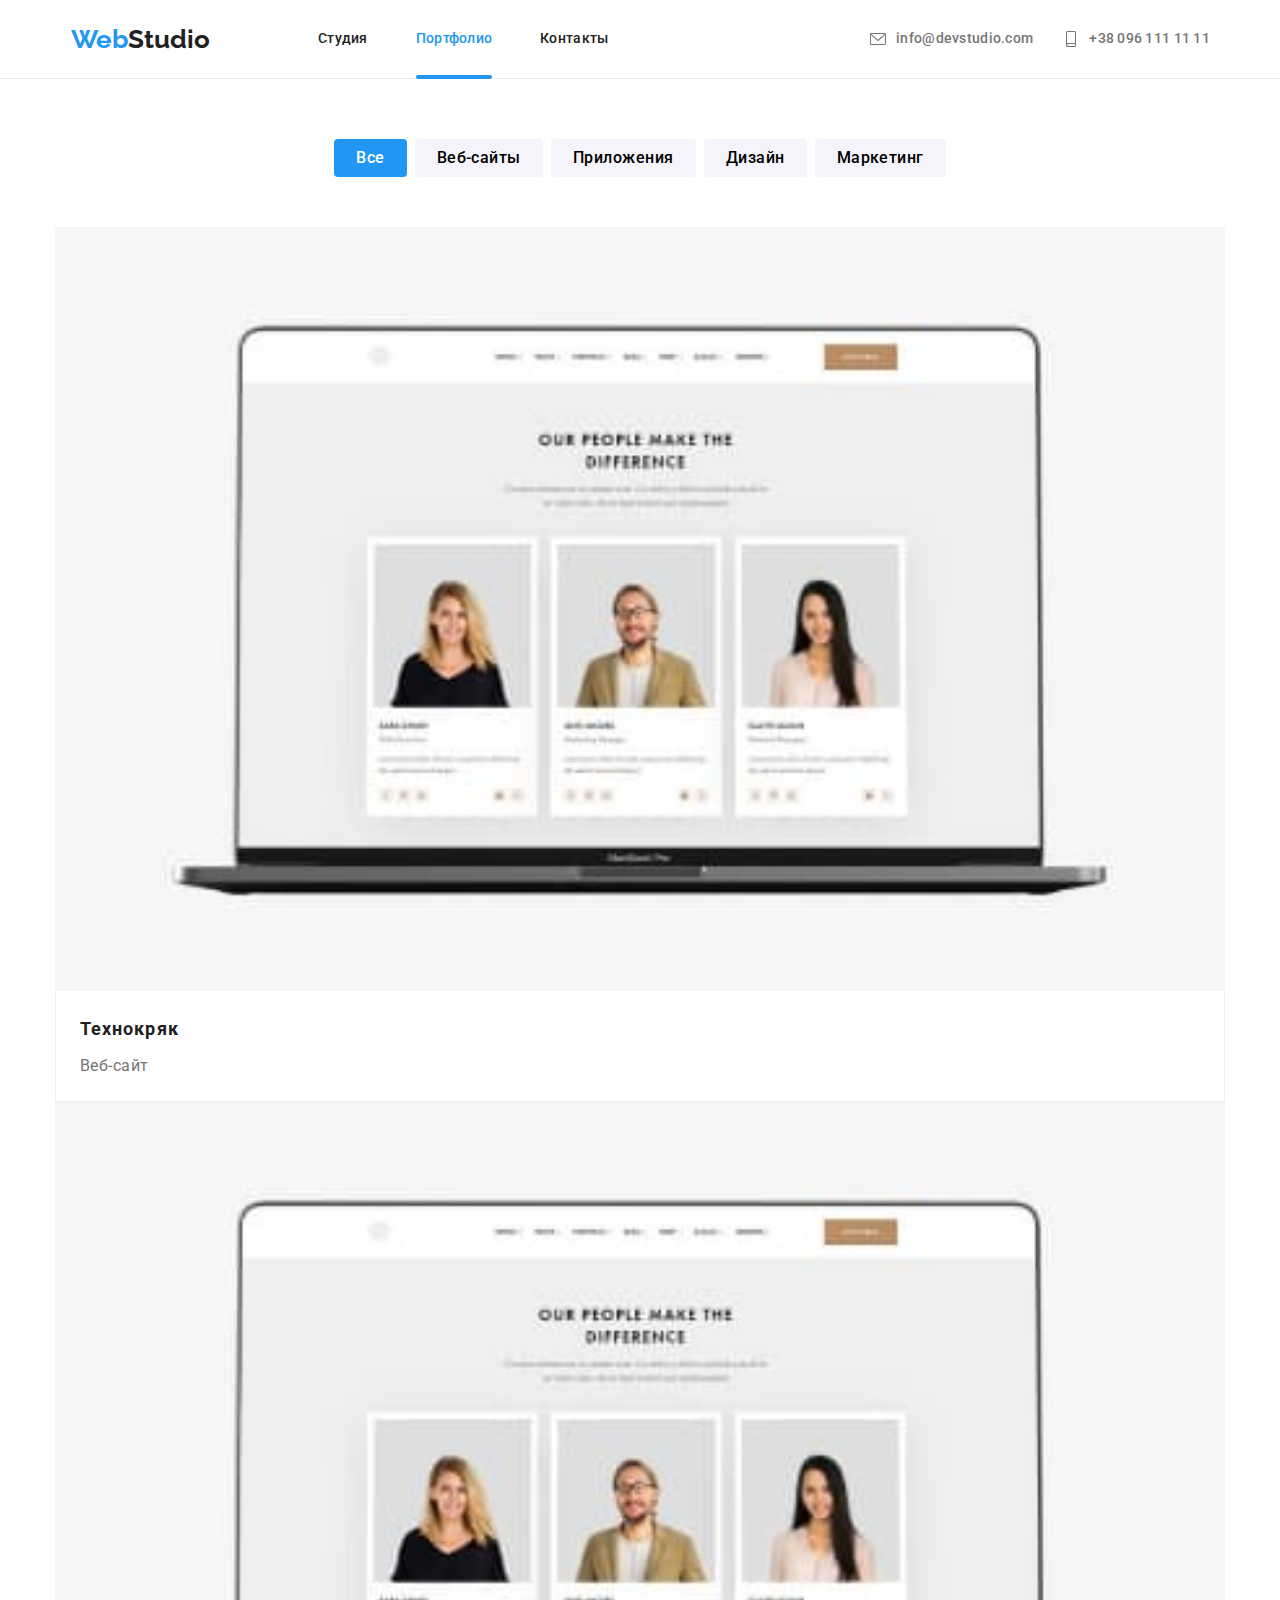
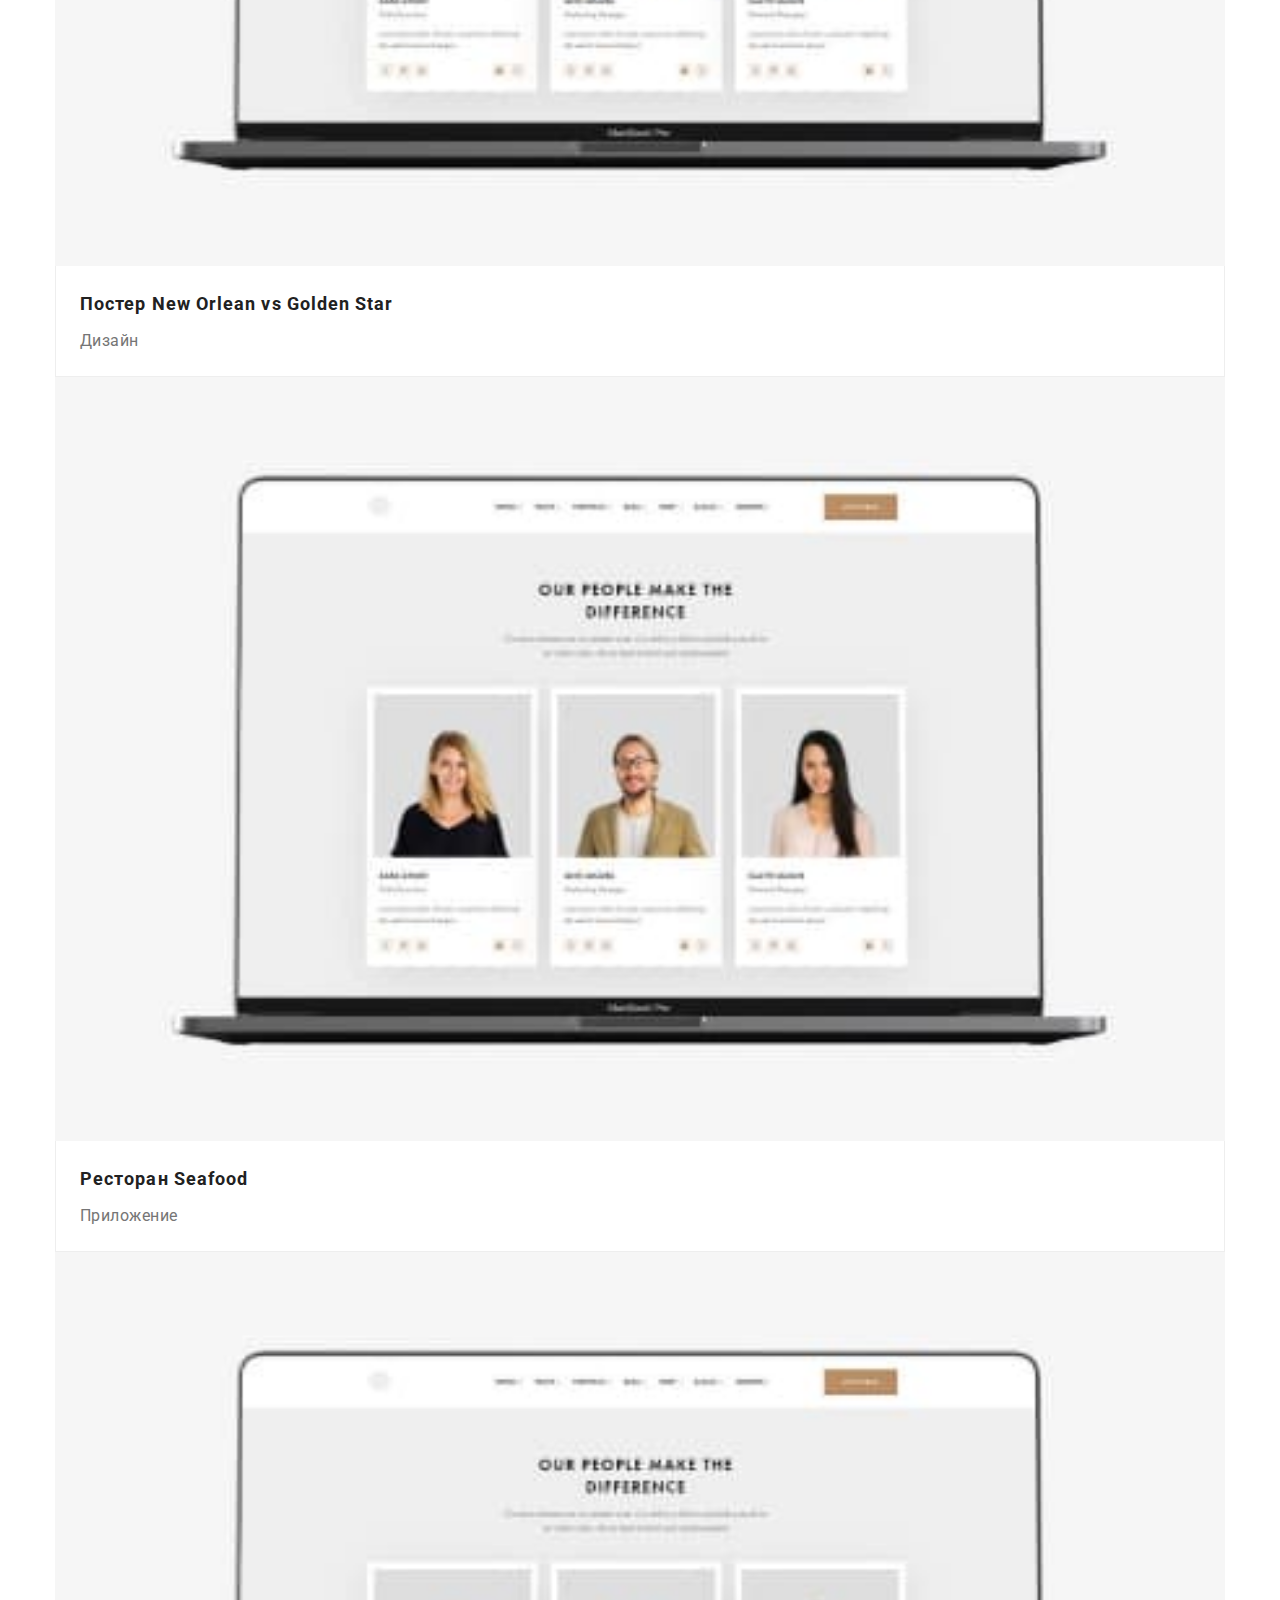
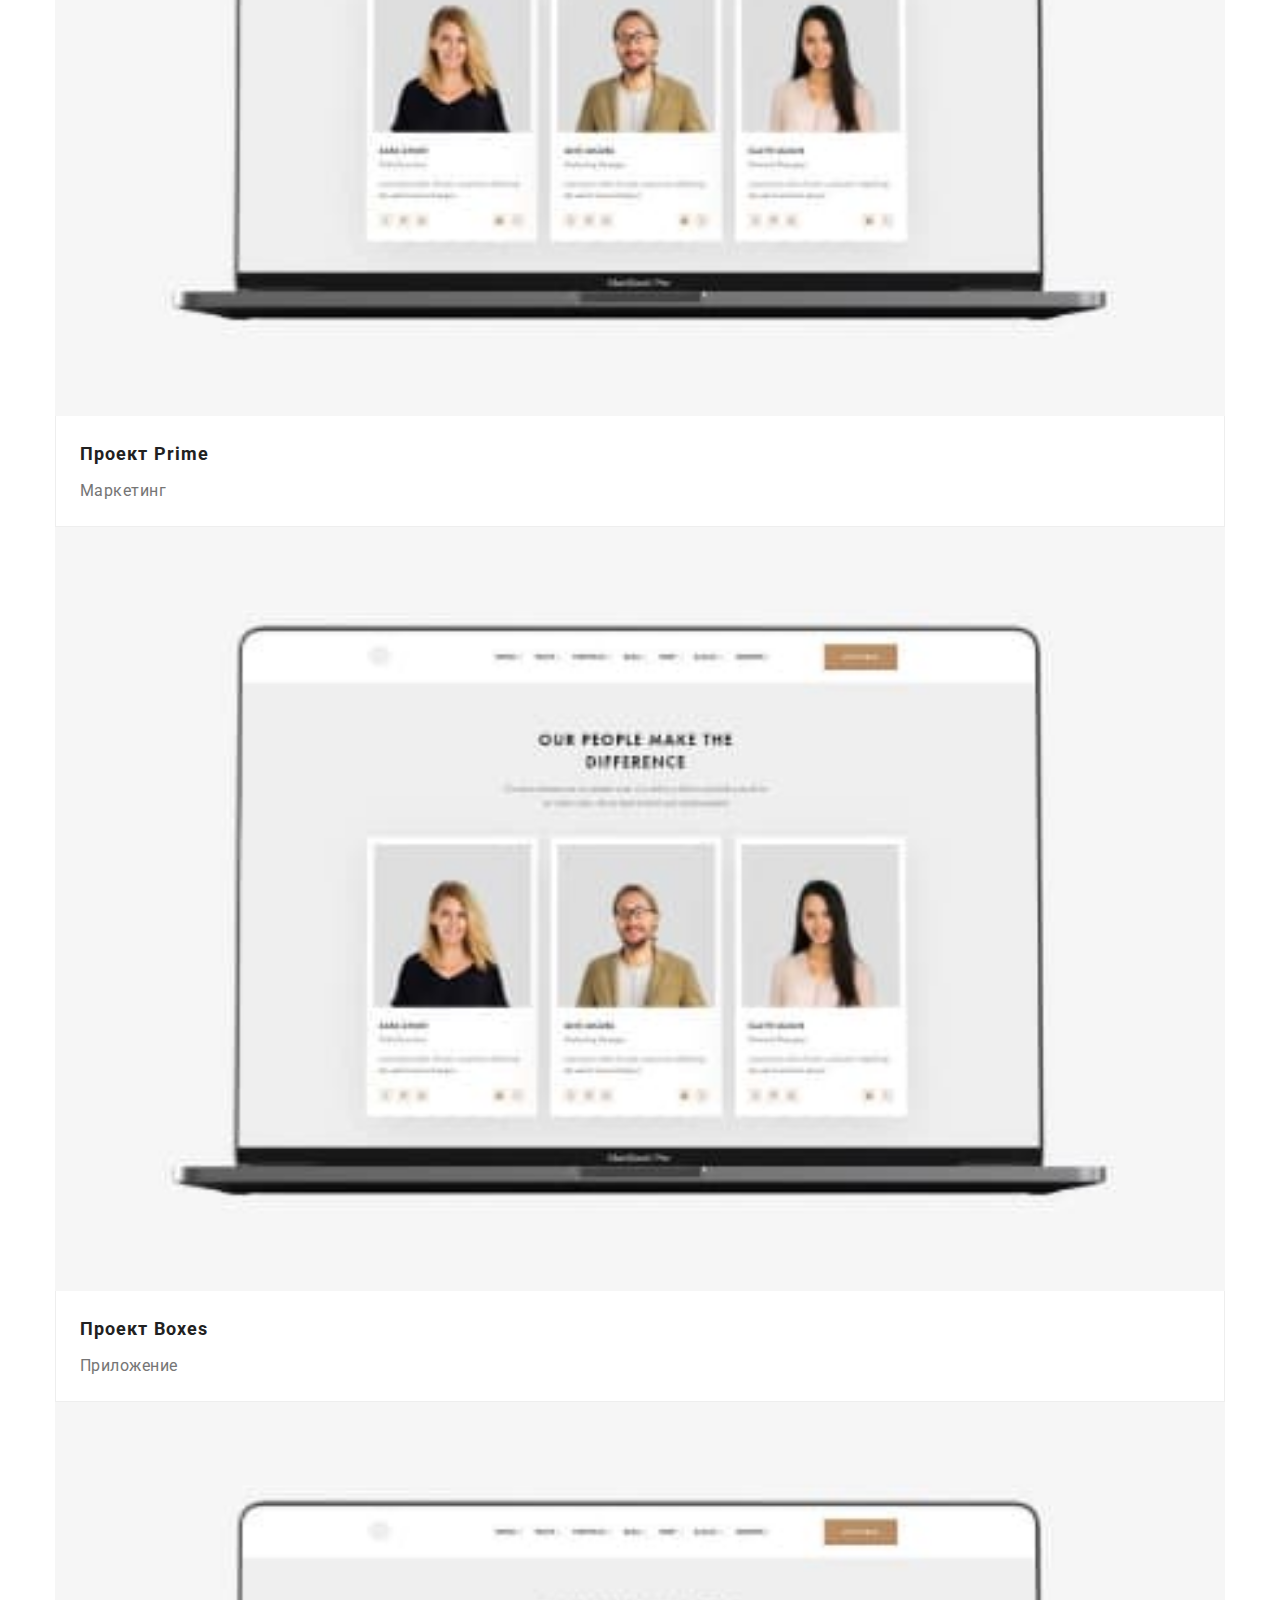
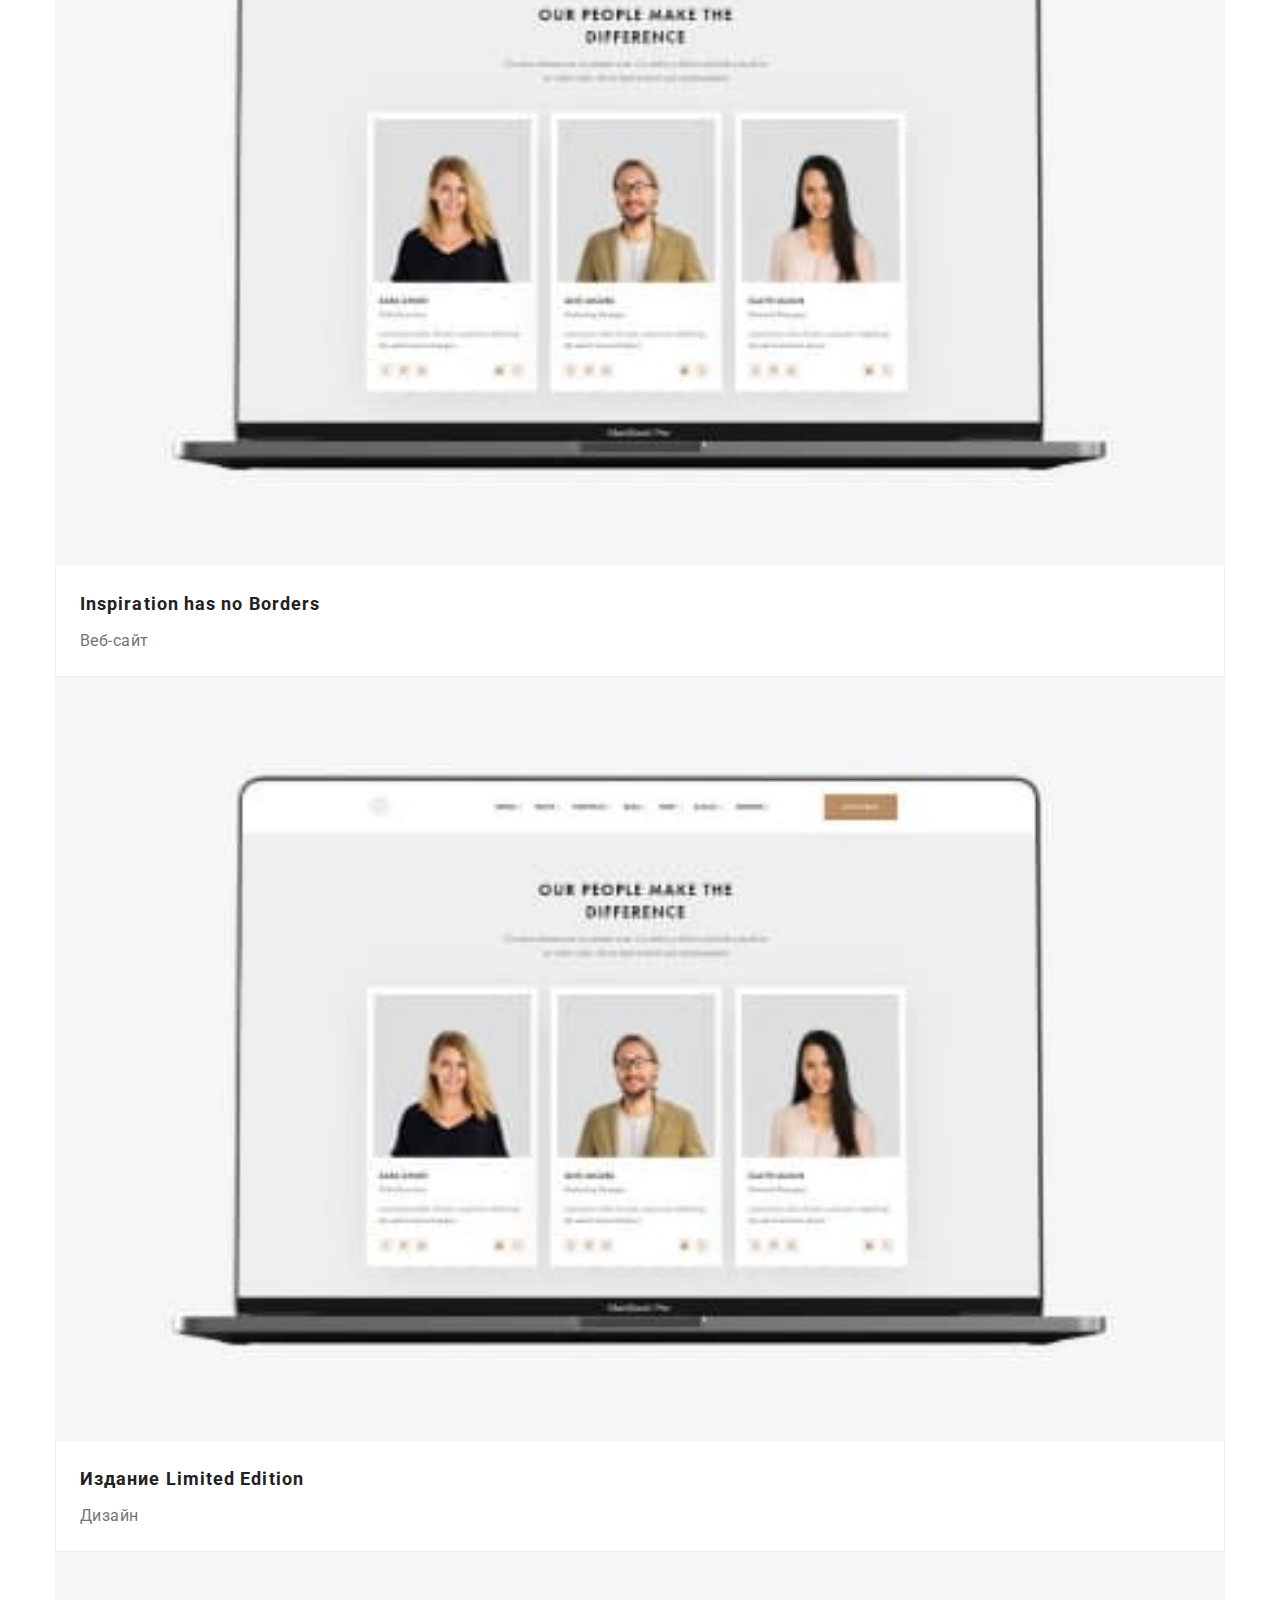
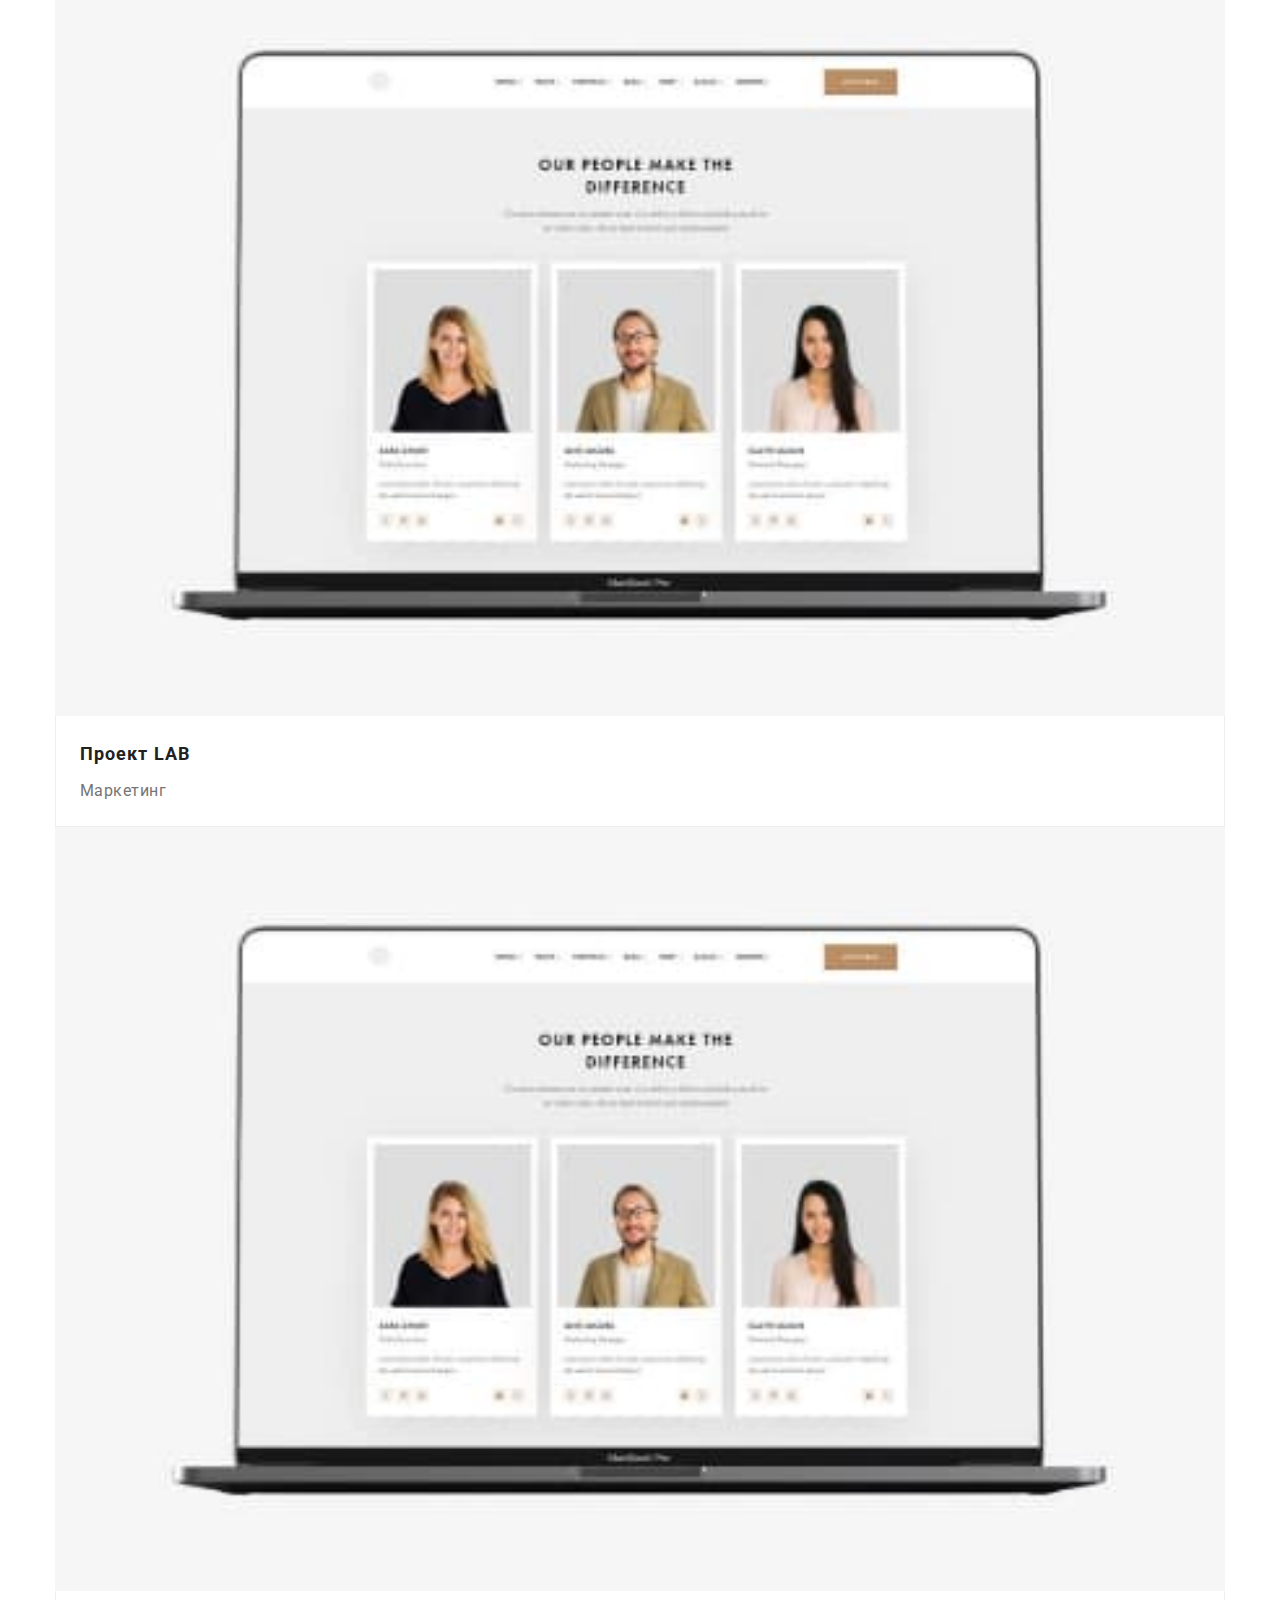
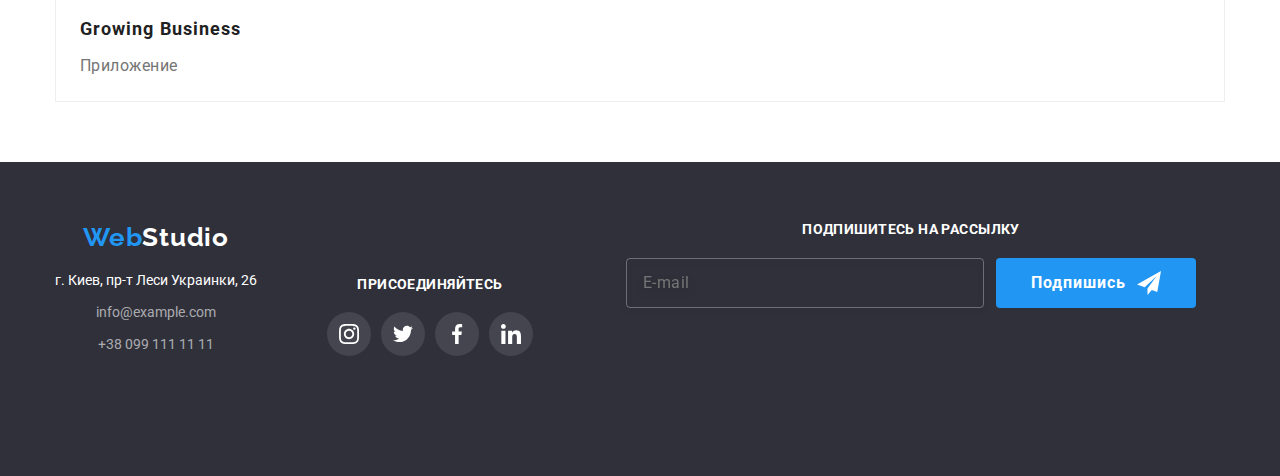
==== portfolio.html @ 450bc441 "picture" ====
<!DOCTYPE html>
<html lang="ru">

    <head>
        <meta charset="UTF-8">
        <meta http-equiv="X-UA-Compatible" content="IE=edge">
        <meta name="viewport" content="width=device-width, initial-scale=1.0">
        <title>goit-markup-hw-01</title>
        <link rel="stylesheet"
            href="https://cdnjs.cloudflare.com/ajax/libs/modern-normalize/1.0.0/modern-normalize.min.css" />
        <link rel="preconnect" href="https://fonts.googleapis.com">
        <link rel="preconnect" href="https://fonts.gstatic.com" crossorigin>
        <link
            href="https://fonts.googleapis.com/css2?family=Raleway:wght@700&family=Roboto:wght@400;500;700;900&display=swap"
            rel="stylesheet">
        <link rel="stylesheet" href="css/main.min.css">
    </head>

    <body>
            <!-- Header -->
                    <header class="header">
                        <div class="header__wrap container">
                            <a href="./index.html" class="logo">
                                <span class="logo--part">Web</span>Studio
                            </a>
                            <div class="menu">
                                <button type="button" class=" menu-open-btn">
                                    <svg class="menu-icon" width="40px" height="40px">
                                        <use href="./images/icon/icons.svg#icon-menu-btn"></use>
                                    </svg>
                                </button>
                                <div class="mob-menu is-hidden ">
                                    <div class="menu-thumb">
                                        <button type="button" class=" menu-close-btn ">
                                            <svg class="menu-icon" width="40px" height="40px">
                                                <use href="./images/icon/icons.svg#icon-close-btn"></use></button>
                                        </svg>
                                        <ul class="menu-page">
                                            <li class="menu-page__list">
                                                <a class="menu-page__link" href="./index.html">Студия </a>
                                            </li>
                                            <li class="menu-page__list">
                                                <a class="menu-page__link" href="./portfolio.html">Портфолио</a>
                                            </li>
                                            <li class="menu-page__list">
                                                <a class="menu-page__link" href="">Контакты</a>
                                            </li>
                                        </ul>
                                        <div class="menu-bottom">
                                            <ul class="menu-contact">
                                                <li class="menu-page__list">
                                                    <a class="menu-contact__tel" href="tel:+380961111111">
                                                        +38 096 111 11 11</a>
                                                </li>
                                                <li class="menu-page__list">
                                                    <a class="menu-contact__mail" href="mailto:info@devstudio.com">
                                                        info@devstudio.com</a>
                                                </li>
                                            </ul>
                                            <ul class="menu-soc-list">
                                                <li class="menu-soc-item"><a class="menu-soc-link" href="">Instagram</a></li>
                                                <span class="soc-line">|</span>
                                                <li class="menu-soc-item"><a class="menu-soc-link" href="">Twitter</a></li>
                                                <span class="soc-line">|</span>
                                                <li class="menu-soc-item"><a class="menu-soc-link" href="">Facebook</a></li>
                                                <span class="soc-line">|</span>
                                                <li class="menu-soc-item"><a class="menu-soc-link" href="">LinkedIn</a></li>
                                            </ul>
                                        </div>
                                    </div>
                                </div>
                            </div>
                            <nav class="header-nav">
                                <ul class="header-page">
                                    <li class="header-page__list">
                                        <a class="header-page__link " href="./index.html">Студия </a>
                                    </li>
                                    <li class="header-page__list"><a class="header-page__link header-page__link--visited" href="./portfolio.html">Портфолио</a></li>
                                    <li class="header-page__list"><a class="header-page__link" href="">Контакты</a></li>
                                </ul>
                            </nav>
                            <ul class="header-contact">
                                <li class="header-page__contact">
                                    <a class="header-contact__item" href="mailto:info@devstudio.com">
                                        <svg class="header-contact__icon" width="16" height="16">
                                            <use href="./images/icon/icons.svg#icon-mail"></use>
                                        </svg>
                                        info@devstudio.com</a>
                                </li>
                                <li class="header-page__contact">
                                    <a class="header-contact__item" href="tel:+380961111111">
                                        <svg class="header-contact__icon" width="16" height="16">
                                            <use href="./images/icon/icons.svg#icon-phone"></use>
                                        </svg>
                                        +38 096 111 11 11</a>
                                </li>
                            </ul>
                        </div>
                    </header>
        <!-- Portfolio -->
        <main>
                <section class="portfolio">
                    <div class="container prtf-wrap">
                        <h2 class="visually-hidden">Navigation</h2>
                        <ul class="prtf-list-btn">
                            <li class="prtf-btn"><button class="nav-btn btn-prtf-now" type="button">Все</button></li>
                            <li class="prtf-btn"><button class="nav-btn" type="button">Веб-сайты</button></li>
                            <li class="prtf-btn"><button class="nav-btn" type="button">Приложения</button></li>
                            <li class="prtf-btn"><button class="nav-btn" type="button">Дизайн</button></li>
                            <li class="prtf-btn"><button class="nav-btn" type="button">Маркетинг</button></li>
                        </ul>
                        <ul class="prtf-item">
                            <li class="prtf-list">
                                <a href="" class="prtf-link">
                                        <div class="prtf-info">
                                            <img src="./images/portfolio/mob/img1-450.jpg" alt="Ноутбук с портфолио" width="370" height="294">
                                            <div class="prtf-info-overlay">
                                                <p class="prtf-info-text">Ресурс предлагает комплексные предложения с разным уровнем функционала и сервисов. Все это позволит
                                                посетителю получить
                                                исчерпывающие сведения о компании или частном лице.</p>
                                            </div>
                                        </div>
                                        <div class="border-prtf">
                                        <h3 class="prtf-item-name">Технокряк</h3>
                                        <p class="prtf-item-text">Веб-сайт</p>
                                    </div>
                                </a>
                            </li>
                            <li class="prtf-list">
                                <a href="" class="prtf-link">
                                    <div class="prtf-info">
                                        <img src="./images/portfolio/mob/img1-450.jpg" alt="Баскетбол." width="370" height="294">
                                        <div class="prtf-info-overlay">
                                            <p class="prtf-info-text">Lorem ipsum, dolor sit amet consectetur adipisicing elit. Beatae impedit autem quasi, voluptas tempore eos fugit optio esse officiis labore quos, excepturi, veniam incidunt hic laudantium nostrum temporibus velit maiores.</p>
                                        </div>
                                    </div>
                                    <div class="border-prtf">
                                        <h3 class="prtf-item-name">Постер New Orlean vs Golden Star</h3>
                                        <p class="prtf-item-text">Дизайн</p>
                                    </div>
                                </a>
                            </li>
                            <li class="prtf-list">
                                <a href="" class="prtf-link">
                                    <div class="prtf-info">
                                        <img src="./images/portfolio/mob/img1-450.jpg" alt="Ресторан рыбной еды" width="370" height="294">
                                        <div class="prtf-info-overlay">
                                            <p class="prtf-info-text">Lorem ipsum, dolor sit amet consectetur adipisicing elit. Beatae impedit autem quasi, voluptas tempore eos fugit optio esse officiis labore quos, excepturi, veniam incidunt hic laudantium nostrum temporibus velit maiores.</p>
                                        </div>
                                    </div>
                                    <div class="border-prtf">
                                        <h3 class="prtf-item-name">Ресторан Seafood</h3>
                                        <p class="prtf-item-text">Приложение</p>
                                    </div>
                                </a>
                            </li>
                            <li class="prtf-list">
                                <a href="" class="prtf-link">
                                    <div class="prtf-info">
                                        <img src="./images/portfolio/mob/img1-450.jpg" alt="Наушники" width="370" height="294">
                                        <div class="prtf-info-overlay">
                                            <p class="prtf-info-text">Lorem ipsum, dolor sit amet consectetur adipisicing elit. Beatae impedit autem quasi, voluptas tempore eos fugit optio esse officiis labore quos, excepturi, veniam incidunt hic laudantium nostrum temporibus velit maiores.</p>
                                        </div>
                                    </div>
                                    <div class="border-prtf">
                                        <h3 class="prtf-item-name">Проект Prime</h3>
                                        <p class="prtf-item-text">Маркетинг</p>
                                    </div>
                                </a>
                            </li>
                            <li class="prtf-list">
                                <a href="" class="prtf-link">
                                    <div class="prtf-info">
                                        <img src="./images/portfolio/mob/img1-450.jpg" alt="Белая и коричневая коробка" width="370" height="294">
                                        <div class="prtf-info-overlay">
                                            <p class="prtf-info-text">Lorem ipsum, dolor sit amet consectetur adipisicing elit. Beatae impedit autem quasi, voluptas tempore eos fugit optio esse officiis labore quos, excepturi, veniam incidunt hic laudantium nostrum temporibus velit maiores.</p>
                                        </div>
                                    </div>
                                    <div class="border-prtf">
                                        <h3 class="prtf-item-name">Проект Boxes</h3>
                                        <p class="prtf-item-text">Приложение</p>
                                    </div>
                                </a>
                            </li>
                            <li class="prtf-list">
                                <a href="" class="prtf-link">
                                    <div class="prtf-info">
                                        <img src="./images/portfolio/mob/img1-450.jpg" alt="Монитор с темным сайтом" width="370" height="294">
                                        <div class="prtf-info-overlay">
                                            <p class="prtf-info-text">Lorem ipsum, dolor sit amet consectetur adipisicing elit. Beatae impedit autem quasi, voluptas tempore eos fugit optio esse officiis labore quos, excepturi, veniam incidunt hic laudantium nostrum temporibus velit maiores.</p>
                                        </div>
                                    </div>
                                    <div class="border-prtf">
                                        <h3 class="prtf-item-name">Inspiration has no Borders</h3>
                                        <p class="prtf-item-text">Веб-сайт</p>
                                    </div>
                                </a>
                            </li>
                            <li class="prtf-list">
                                <a href="" class="prtf-link">
                                    <div class="prtf-info">
                                        <img src="./images/portfolio/mob/img1-450.jpg" alt="Бирка с названием" width="370" height="294">
                                        <div class="prtf-info-overlay">
                                            <p class="prtf-info-text">Lorem ipsum, dolor sit amet consectetur adipisicing elit. Beatae impedit autem quasi, voluptas tempore eos fugit optio esse officiis labore quos, excepturi, veniam incidunt hic laudantium nostrum temporibus velit maiores.</p>
                                        </div>
                                    </div>
                                    <div class="border-prtf">
                                        <h3 class="prtf-item-name">Издание Limited Edition</h3>
                                        <p class="prtf-item-text">Дизайн</p>
                                    </div>
                                </a>
                            </li>
                            <li class="prtf-list">
                                <a href="" class="prtf-link">
                                    <div class="prtf-info">
                                        <img src="./images/portfolio/mob/img1-450.jpg" alt="Рабочий ноутбук с сайтом" width="370" height="294">
                                        <div class="prtf-info-overlay">
                                            <p class="prtf-info-text">Lorem ipsum, dolor sit amet consectetur adipisicing elit. Beatae impedit autem quasi, voluptas tempore eos fugit optio esse officiis labore quos, excepturi, veniam incidunt hic laudantium nostrum temporibus velit maiores.</p>
                                        </div>
                                    </div>
                                    <div class="border-prtf">
                                        <h3 class="prtf-item-name">Проект LAB</h3>
                                        <p class="prtf-item-text">Маркетинг</p>
                                    </div>
                                </a>
                            </li>
                            <li class="prtf-list">
                                <a href="" class="prtf-link">
                                    <div class="prtf-info">
                                        <img src="./images/portfolio/mob/img1-450.jpg" alt="Книга лимитированная версия" width="370" height="294">
                                        <div class="prtf-info-overlay">
                                            <p class="prtf-info-text">Lorem ipsum, dolor sit amet consectetur adipisicing elit. Beatae impedit autem quasi, voluptas tempore eos fugit optio esse officiis labore quos, excepturi, veniam incidunt hic laudantium nostrum temporibus velit maiores.</p>
                                        </div>
                                    </div>
                                    <div class="border-prtf">
                                        <h3 class="prtf-item-name">Growing Business</h3>
                                        <p class="prtf-item-text">Приложение</p>
                                    </div>
                                </a>
                            </li>
                        </ul>
                    </div>
                </section>
        </main>
<!-- Footer -->
        <footer class="footer">
            <div class="container footer-wrap">
                <div class=" footer-tablet-wrap ">
                    <div class="footer-item">
                        <a class="logo footer__logo" href="">
                            <span class="logo--part">Web</span>Studio
                        </a>
                        <address class="footer-address">
                            г. Киев, пр-т Леси Украинки, 26
                            <ul class="footer-breadcrumbs">
                                <li class="footer-breadcrumbs__contact"><a class="footer-link"
                                        href="mailto:info@example.com">info@example.com</a></li>
                                <li class="footer-breadcrumbs__contact"><a class="footer-link" href="tel:+380991111111">+38 099
                                        111 11 11</a></li>
                            </ul>
                        </address>
                    </div>
                    <div class="footer-item">
                        <h3 class="footer-item__title">присоединяйтесь</h3>
                        <ul class="footer-item__list">
                            <li class="footer-social">
                                <a href="" class="footer-social__link">
                                    <svg class="footer-social__icon" width="20" height="20">
                                        <use href="./images/icon/icons.svg#icon-instagram"></use>
                                    </svg>
                                </a>
                            </li>
                            <li class="footer-social">
                                <a href="" class="footer-social__link">
                                    <svg class="footer-social__icon" width="20" height="20">
                                        <use href="./images/icon/icons.svg#icon-twitter"></use>
                                    </svg>
                                </a>
                            </li>
                            <li class="footer-social">
                                <a href="" class="footer-social__link">
                                    <svg class="footer-social__icon" width="20" height="20">
                                        <use href="./images/icon/icons.svg#icon-facebook"></use>
                                    </svg>
                                </a>
                            </li>
                            <li class="footer-social">
                                <a href="" class="footer-social__link">
                                    <svg class="footer-social__icon" width="20" height="20">
                                        <use href="./images/icon/icons.svg#icon-linkedin"></use>
                                    </svg>
                                </a>
                            </li>
                        </ul>
                    </div>
                </div>
                <form class="social-form">
                    <label class="social-form__list" for="subscribe">Подпишитесь на рассылку</label>
                    <div class="social-form__btn">
                        <input class="social-form__mail" type="text" id="subscribe" name="mail" placeholder="E-mail">
                        <button class="social-form__subscribe-btn" type="button">Подпишись
                            <svg class="social-form__subscribe-icon" width="24" height="24">
                                <use href="./images/icon/icons.svg#icon-telegram"></use>
                            </svg>
                        </button>
                    </div>
                </form>
            </div>
        </footer>
    </body>

</html>
---- css/main.min.css ----
*{box-sizing:border-box}body{font-family:var(--basic-font);font-style:normal;color:var(--basic-color);min-width:320px}button{cursor:pointer;border:none;border-radius:4px}address{font-style:normal}img{display:block;width:100%;height:auto}p,h1,h2,h3,h4,h5,h6{margin:0}ul,p{margin:0;padding-left:0}img{display:block;margin:0;padding:0}a{text-decoration:none}li{list-style-type:none}input,textarea{outline:none}.visually-hidden{position:absolute;width:1px;height:1px;margin:-1px;border:0;padding:0;white-space:nowrap;clip-path:inset(100%);clip:rect(0 0 0 0);overflow:hidden}.is-hidden{opacity:0;pointer-events:none;visibility:hidden}:root{--basic-color: #212121;--second-basic-color: #2196f3;--third-basic-color: #ffffff;--basic-font-weight: 700;--secondary-font-weight:400;--third-font-weight:500;--typical-gap: 30px;--basic-font:"Roboto", sans-serif}.backdrop{position:fixed;top:0;left:0;width:100%;height:100%;background-color:rgba(0,0,0,.2);transition:opacity 250ms cubic-bezier(0.4, 0, 0.2, 1),visibility 250ms cubic-bezier(0.4, 0, 0.2, 1)}.container{width:100%;padding-left:15px;padding-right:15px;margin:0 auto}@media screen and (min-width: 320px){.container{min-width:320px}}@media screen and (max-width: 319px){.container{min-width:320px}}@media screen and (min-width: 768px){.container{min-width:768px}}@media screen and (min-width: 1200px){.container{max-width:1200px}}.logo{font-family:"Raleway",sans-serif;font-style:normal;font-weight:700;font-size:26px;line-height:1.19;color:var(--basic-color);align-items:center;padding:16px;display:block}@media screen and (min-width: 768px){.logo{display:flex}}.logo--part{color:var(--second-basic-color)}@media screen and (max-width: 767px){.backdrop{display:flex;justify-content:center;align-items:center;flex-direction:column}}.modal{background-color:#fff;box-shadow:0px 1px 3px rgba(0,0,0,.12),0px 1px 1px rgba(0,0,0,.14),0px 2px 1px rgba(0,0,0,.2);border-radius:4px;padding:40px}@media screen and (min-width: 320px){.modal{position:relative;width:450px;height:609px}}@media screen and (min-width: 320px)and (max-width: 480px){.modal{margin-right:15px;margin-left:15px}}@media screen and (max-width: 319px){.modal{position:relative;width:450px;height:609px}}@media screen and (max-width: 319px)and (max-width: 480px){.modal{margin-right:15px;margin-left:15px}}@media screen and (min-width: 768px){.modal{position:absolute;top:50%;left:50%;transform:translate(-50%, -50%)}}@media screen and (min-width: 1200px){.modal{width:530px;height:580px}}.button-close{position:absolute;display:flex;border-radius:50%;width:30px;height:30px;top:8px;right:8px;align-items:center;justify-content:center;background-color:rgba(0,0,0,0);border:1px solid rgba(0,0,0,.1)}.button-close:hover .close-button-in{fill:var(--second-basic-color)}.button-close:focus .close-button-in{fill:var(--second-basic-color)}.close-button-in{transition:fill 250ms cubic-bezier(0.4, 0, 0.2, 1)}.modal-title{font-weight:700;font-size:20px;line-height:1.5;text-align:center;letter-spacing:.03em;margin-bottom:12px;color:var(--basic-color)}@media screen and (min-width: 1200px){.modal-title{font-size:20px;line-height:1.15}}.modal-item{width:100%;height:40px;border:1px solid rgba(33,33,33,.2);border-radius:4px;padding-left:42px;background-color:rgba(0,0,0,0);transition:border-color 250ms cubic-bezier(0.4, 0, 0.2, 1)}.modal-item:hover,.modal-item:focus{border-color:var(--second-basic-color)}.modal-position:hover .modal-item,.modal-position:focus .modal-item{border-color:var(--second-basic-color)}.comment{font-size:16px;height:120px;resize:none;padding:12px 16px}.comment::placeholder{font-weight:400;font-size:16px;line-height:20px;letter-spacing:.01em;color:rgba(117,117,117,.5)}.modal-item-name{font-weight:400;font-size:12px;line-height:1.16;letter-spacing:.01em;color:#757575;margin-bottom:4px}@media screen and (min-width: 1200px){.modal-item-name{font-size:14px;line-height:1.14}}.modal-position{margin-bottom:10px}.modal-position:nth-child(4){margin-bottom:20px}.modal-icon-position{position:relative}.modal-icon{position:absolute;left:15px;top:50%;transform:translateY(-50%);transition:fill 250ms cubic-bezier(0.4, 0, 0.2, 1);fill:#212121}.modal-item:focus~.modal-icon{fill:var(--second-basic-color)}.modal-item:hover~.modal-icon{fill:var(--second-basic-color)}.modal-position:hover .modal-icon{fill:var(--second-basic-color)}.modal-position:focus .modal-icon{fill:var(--second-basic-color)}.button-position{display:flex;justify-content:center}.buttom-submit{width:200px;height:50px;background-color:var(--second-basic-color);color:var(--third-basic-color);transition:250ms cubic-bezier(0.4, 0, 0.2, 1)}.buttom-submit:hover,.buttom-submit:focus{background-color:#188ce8}.checkbox-position{margin-bottom:30px}.link-modal{font-size:12px;line-height:1.16;text-decoration:underline;color:var(--second-basic-color);margin-left:5px}@media screen and (min-width: 1200px){.link-modal{font-size:14px;line-height:1.71}}.checkbox-text{display:flex;align-items:center;justify-content:center;font-weight:400;font-size:12px;line-height:1.16;letter-spacing:.03em;color:#757575}.checkbox-text::before{content:"";width:16px;height:15px;border:2px solid #303030;border-radius:3px;margin-right:8px}.checkbox-input:checked+.checkbox-text::before{background-color:var(--second-basic-color);background-image:url(../images/accept.svg);background-repeat:no-repeat;background-position:center;background-size:contain;border:rgba(0,0,0,0)}@media screen and (min-width: 1200px){.checkbox-text{font-size:14px;line-height:1.71}}.no-scroll{overflow:hidden}@media screen and (min-width: 768px){.menu{display:none}}.menu-open-btn,.menu-close-btn{position:absolute;top:10px;right:15px;padding:0;background-color:rgba(0,0,0,0)}.menu-icon{transition:fill 250ms cubic-bezier(0.4, 0, 0.2, 1)}.menu-close-btn:hover .menu-icon,.menu-close-btn:focus .menu-icon{fill:#2196f3}.menu-open-btn:hover .menu-icon,.menu-open-btn:focus .menu-icon{fill:#2196f3}.mob-menu{position:fixed;top:0;left:0;background-color:#fff;height:100vh;width:100vw;z-index:5;padding-top:48px;padding-bottom:48px;padding-left:30px;transition:opacity 250ms cubic-bezier(0.4, 0, 0.2, 1),visibility 250ms cubic-bezier(0.4, 0, 0.2, 1)}.mob-menu .menu-thumb{display:flex;flex-direction:column;height:100%;overflow:auto}.menu-page{padding:0;align-items:center}.menu-page__list{font-weight:var(--third-font-weight);font-size:40px;line-height:1.17;letter-spacing:.02em;color:#2196f3}.menu-page__list+.menu-page__list{margin-top:32px}.menu-page__link{font-weight:var(--third-font-weight);letter-spacing:.02em;color:var(--basic-color);display:flex;transition:color 250ms cubic-bezier(0.4, 0, 0.2, 1)}.menu-page__link:focus,.menu-page__link:hover{color:var(--second-basic-color)}.menu-page__link--visited{color:var(--second-basic-color)}.menu-bottom{margin-top:auto}.menu-contact{padding:0;align-items:center;margin-left:auto;margin-bottom:64px}.menu-contact__tel{font-weight:var(--third-font-weight);font-size:34px;line-height:1.17;letter-spacing:.02em;color:#2196f3;margin-bottom:32px}.menu-contact__mail{font-weight:var(--third-font-weight);font-size:24px;line-height:28px;letter-spacing:.02em;color:#757575}.menu-soc-list{display:flex}.menu-soc-link{font-weight:var(--third-font-weight);font-size:18px;line-height:1.22;letter-spacing:.02em;color:#2196f3}.soc-line{margin-left:10px;margin-right:10px;color:rgba(33,33,33,.2)}.header{border-bottom:1px solid #ececec}.header-nav{display:none}@media screen and (min-width: 768px){.header-nav{display:flex}}.header__wrap{display:flex}@media screen and (max-width: 1199px){.header__wrap{justify-content:space-between;margin:0;padding:0}}.header-page{padding:0;display:flex;align-items:center}@media screen and (min-width: 1200px){.header-page{margin-left:93px}}.header-contact{padding:0;display:none;align-items:center}@media screen and (min-width: 768px){.header-contact{display:block;margin-top:21px;margin-right:15px}}@media screen and (min-width: 1200px){.header-contact{display:flex;flex-wrap:nowrap;margin-left:auto;margin-top:0}}.header-page__list:not(:last-child){margin-right:50px}.header-page__link{position:relative;font-weight:var(--third-font-weight);font-size:14px;line-height:1.14;letter-spacing:.02em;color:var(--basic-color);padding:32px 0;align-items:stretch;display:flex;transition:color 250ms cubic-bezier(0.4, 0, 0.2, 1);margin:-1px}.header-page__link:focus,.header-page__link:hover{color:var(--second-basic-color)}.header-page__link--visited{color:var(--second-basic-color)}.header-page__link--visited::after{position:absolute;bottom:0;content:"";width:100%;height:4px;background-color:var(--second-basic-color);border-radius:2px}.header-contact__item{font-weight:var(--third-font-weight);font-size:14px;line-height:1.14;letter-spacing:.02em;color:#757575;align-items:center;display:flex;transition:color 250ms cubic-bezier(0.4, 0, 0.2, 1)}.header-contact__item:focus,.header-contact__item:hover{color:var(--second-basic-color)}@media screen and (max-width: 1199px)and (min-width: 768px){.header-page__contact+.header-page__contact{margin-top:10px}}@media screen and (min-width: 1200px){.header-page__contact+.header-page__contact{margin-left:30px}}.header-contact__icon{margin-right:8px}.header-contact__item .header-contact__icon{fill:currentColor}.header-contact__item:focus .header-contact__icon{fill:currentColor}.header-contact__item:hover .header-contact__icon{fill:currentColor}@media screen and (min-width: 1200px){.header-contact__icon{margin-right:10px}}.hero{min-width:320px;background-color:#2f303a;padding:118px 0;margin:0 auto;background-image:linear-gradient(rgba(47, 48, 58, 0.4), rgba(47, 48, 58, 0.4)),url(/images/hero/hero-bg-mob.jpg);background-position:center;background-repeat:no-repeat;background-size:cover}@media screen and (min-width: 768px){.hero{min-width:768px}}@media screen and (min-width: 1200px){.hero{max-width:1600px;padding:200px 0}}.hero-title{font-weight:900;font-size:26px;line-height:1.62;letter-spacing:.06em;text-transform:uppercase;color:var(--third-basic-color);margin-bottom:var(--typical-gap);padding:0;max-width:360px;text-align:center}@media screen and (min-width: 1200px){.hero-title{font-size:44px;line-height:1.36;max-width:696px}}.hero-items{display:flex;flex-direction:column;align-items:center}.hero-btn{font-weight:var(--basic-font-weight);font-size:16px;line-height:1.85;color:var(--third-basic-color);background-color:var(--second-basic-color);padding:10px 32px;max-width:200px;transition:background-color 250ms cubic-bezier(0.4, 0, 0.2, 1)}.hero-btn:hover,.hero-btn:focus{background-color:#188ce8}.text{padding:60px 0}@media screen and (min-width: 1200px){.text{padding:94px 0}}@media screen and (min-width: 320px){.benefits{max-width:450px}}@media screen and (max-width: 319px){.benefits{max-width:450px}}@media screen and (min-width: 768px){.benefits{max-width:768px}}@media screen and (min-width: 1200px){.benefits{max-width:1200px}}@media screen and (min-width: 320px){.text-list:not(:last-child){margin-bottom:-15px}}@media screen and (max-width: 319px){.text-list:not(:last-child){margin-bottom:-15px}}@media screen and (min-width: 768px){.text-list{margin:-15px;display:flex;align-items:center;flex-wrap:wrap;justify-content:center}}@media screen and (min-width: 1200px){.text-list{display:flex}}.icon-list{background-color:#f5f4fa;display:flex;height:120px;background-repeat:no-repeat;background-position:center;margin-bottom:30px;align-items:center;justify-content:center}@media screen and (min-width: 768px){.icon-list{width:354px}}@media screen and (min-width: 1200px){.icon-list{width:270px}}.text-li{display:block}@media screen and (min-width: 320px){.text-li:not(:last-child){margin-bottom:15px}}@media screen and (max-width: 319px){.text-li:not(:last-child){margin-bottom:15px}}@media screen and (min-width: 768px){.text-li{margin:15px;max-width:354px;width:calc((100% - 60px)/2)}}@media screen and (min-width: 1200px){.text-li{width:270px}}.text-item-name{font-weight:var(--basic-font-weight);font-size:14px;line-height:1.14;letter-spacing:.03em;text-transform:uppercase;margin-bottom:10px;padding:0}@media screen and (min-width: 320px){.text-item-name{text-align:center}}@media screen and (max-width: 319px){.text-item-name{text-align:center}}@media screen and (min-width: 768px){.text-item-name{text-align:start}}.text-item{font-size:14px;line-height:1.7;color:#757575;padding:0;margin:0}.do{padding-bottom:94px}@media screen and (max-width: 1199px){.do{display:none}}.do-title{font-weight:var(--basic-font-weight);font-size:36px;line-height:1.16;text-align:center;letter-spacing:.03em;margin-bottom:50px}.do-list{position:relative;display:flex;padding:0}.do-item:not(:last-child){margin-right:var(--typical-gap)}.do-text{position:absolute;width:370px;height:70px;bottom:0;display:flex;align-items:center;justify-content:center;font-size:14px;line-height:1.14px;text-align:center;letter-spacing:.03em;text-transform:uppercase;color:#fff;background-color:rgba(47,48,58,.8)}.team{background-color:#f5f4fa;padding:60px 0}@media screen and (min-width: 1200px){.team{padding:94px 0}}@media screen and (min-width: 320px){.team-wrap{max-width:450px}}@media screen and (max-width: 319px){.team-wrap{max-width:450px}}@media screen and (min-width: 768px){.team-wrap{max-width:768px}}@media screen and (min-width: 1200px){.team-wrap{max-width:1200px}}.team-title{font-weight:var(--basic-font-weight);font-size:28px;line-height:1.17;text-align:center;letter-spacing:.03em;margin-bottom:30px;padding:0}@media screen and (min-width: 768px){.team-title{font-size:28px;line-height:1.17}}@media screen and (min-width: 1200px){.team-title{font-size:36px;line-height:1.16;margin:0 0 50px 0}}.team-list{padding:0;margin:0;margin:-15px}@media screen and (min-width: 768px){.team-list{display:flex;flex-wrap:wrap;justify-content:center}}@media screen and (min-width: 1200px){.team-social-item:not(:last-child){margin-right:10px}}.team-social{display:flex;justify-content:center}.team-social-link{display:flex;width:44px;height:44px;border-radius:50%;align-items:center;justify-content:center;transition:background-color 250ms cubic-bezier(0.4, 0, 0.2, 1)}.team-social-link:hover,.team-social-link:focus{background-color:#2196f3}.team-social-icon{fill:#afb1b8;transition:fill 250ms cubic-bezier(0.4, 0, 0.2, 1)}.team-social-link:focus .team-social-icon{fill:#fff}.team-social-link:hover .team-social-icon{fill:#fff}.team-item{box-shadow:0px 1px 3px rgba(0,0,0,.12),0px 1px 1px rgba(0,0,0,.14),0px 2px 1px rgba(0,0,0,.2);border-radius:0px 0px 4px 4px;background-color:var(--third-basic-color);margin:15px}@media screen and (min-width: 768px){.team-item{max-width:354px;flex-basis:calc((100% - 30px)/2)}}@media screen and (min-width: 1200px){.team-item{max-width:270px}}.team-name-job{padding:var(--typical-gap) 0}.team-person{font-weight:var(--third-font-weight);font-size:16px;line-height:1.18;text-align:center;color:var(--basic-color);margin-bottom:10px;padding:0}.team-person-job{font-size:16px;line-height:1.18;text-align:center;color:#757575;margin-bottom:16px;padding:0}.clients{padding:60px 0}@media screen and (min-width: 1200px){.clients{padding:94px 0}}@media screen and (min-width: 320px){.client-wrap{max-width:450px}}@media screen and (max-width: 319px){.client-wrap{max-width:450px}}@media screen and (min-width: 768px){.client-wrap{max-width:768px}}@media screen and (min-width: 1200px){.client-wrap{max-width:1200px}}.clients-title{font-weight:var(--basic-font-weight);font-size:28px;line-height:1.17;text-align:center;letter-spacing:.03em;color:var(--basic-color);margin-bottom:30px}@media screen and (min-width: 1200px){.clients-title{font-size:36px;line-height:1.16;margin-bottom:50px}}.clients-list{display:flex;flex-wrap:wrap;justify-content:center;margin:-15px}.clients-item{border:1px solid #afb1b8;border-radius:4px;max-width:210px;max-height:92px;margin:15px;transition:border-color 250ms cubic-bezier(0.4, 0, 0.2, 1)}.clients-item:hover,.clients-item:focus{border-color:var(--second-basic-color)}@media screen and (min-width: 1200px){.clients-item{max-width:170px}}.clients-link{display:flex;width:210px;height:92px;align-items:center;justify-content:center}@media screen and (min-width: 768px){.clients-link{width:226px}}@media screen and (min-width: 1200px){.clients-link{width:170px}}.clients-icon{fill:#afb1b8;transition:fill 250ms cubic-bezier(0.4, 0, 0.2, 1)}.clients-item:hover .clients-icon{fill:var(--second-basic-color)}.footer{background-color:#2f303a;padding:60px 0}@media screen and (min-width: 768px){.footer-tablet-wrap{display:flex}}@media screen and (min-width: 768px)and (max-width: 1199px){.footer-tablet-wrap{justify-content:space-around;width:100%}}@media screen and (min-width: 1200px){.footer-tablet-wrap{flex-wrap:nowrap;align-items:flex-end}}.footer-wrap{display:flex}@media screen and (max-width: 767px){.footer-wrap{flex-direction:column;justify-content:center;align-items:center}}@media screen and (min-width: 768px)and (max-width: 1199px){.footer-wrap{flex-wrap:wrap}}@media screen and (min-width: 1200px){.footer-wrap{flex-wrap:nowrap;flex-direction:row}}.footer__logo{padding-top:0;letter-spacing:.03em;color:var(--third-basic-color)}.footer-address{font-weight:var(--secondary-font-weight);font-size:14px;line-height:1.71;color:var(--third-basic-color);margin-bottom:60px}.footer-breadcrumbs{display:flex;flex-direction:column;align-items:center;padding:0}.footer-breadcrumbs__contact{margin-top:8px}.footer-link{font-weight:var(--secondary-font-weight);font-size:14px;line-height:1.17;color:rgba(255,255,255,.6)}.footer-item__title{font-weight:var(--basic-font-weight);font-size:14px;line-height:1.14;letter-spacing:.03em;text-transform:uppercase;margin-bottom:20px;color:var(--third-basic-color)}.footer-item__list{margin-bottom:60px;display:flex;flex-grow:1}.footer-social+.footer-social{margin-left:10px}.footer-social__link{display:flex;width:44px;height:44px;border-radius:50%;align-items:center;justify-content:center;background-color:rgba(255,255,255,.1);transition:background-color 250ms cubic-bezier(0.4, 0, 0.2, 1)}.footer-social__link:hover,.footer-social__link:focus{background-color:var(--second-basic-color)}.footer-social__icon{fill:var(--third-basic-color)}.footer-item{display:flex;flex-direction:column;justify-content:center;align-items:center}@media screen and (min-width: 1200px){.footer-item+.footer-item{margin-left:70px}}.social-form{width:100%}@media screen and (min-width: 1200px){.social-form{width:auto;margin-left:93px;align-items:center}}.social-form__list{display:flex;justify-content:center;font-weight:var(--basic-font-weight);font-size:14px;line-height:1.14;letter-spacing:.03em;text-transform:uppercase;color:#fff;margin-bottom:20px}.social-form__btn{display:flex;flex-direction:column;align-items:center}@media screen and (min-width: 1200px){.social-form__btn{flex-direction:row}}.social-form__mail{width:100%;max-width:450px;height:50px;padding-left:16px;background-color:rgba(0,0,0,0);border:1px solid rgba(255,255,255,.3);box-sizing:border-box;filter:drop-shadow(0px 4px 4px rgba(0, 0, 0, 0.15));border-radius:4px;font-weight:var(--secondary-font-weight);font-size:16px;line-height:1.25;display:flex;align-items:center;letter-spacing:.03em;color:rgba(255,255,255,.6)}@media screen and (min-width: 1200px){.social-form__mail{width:358px;margin-right:12px}}.social-form__subscribe-btn{width:200px;height:50px;font-weight:var(--basic-font-weight);font-size:16px;line-height:1.88;display:flex;align-items:center;justify-content:space-around;letter-spacing:.06em;color:#fff;background-color:var(--second-basic-color);padding:10px 29px;transition:background-color 250ms cubic-bezier(0.4, 0, 0.2, 1);margin-top:20px}.social-form__subscribe-btn:focus,.social-form__subscribe-btn:hover{background-color:#188ce8}@media screen and (min-width: 1200px){.social-form__subscribe-btn{margin-top:0}}.social-form__subscribe-icon{fill:var(--third-basic-color)}.portfolio{padding:60px 0}.nav-btn{font-weight:var(--third-font-weight);font-size:16px;line-height:1.62;text-align:center;letter-spacing:.03em;background-color:#f5f4fa;padding:6px 22px;margin:0;transition:background-color 250ms cubic-bezier(0.4, 0, 0.2, 1),color 250ms cubic-bezier(0.4, 0, 0.2, 1),box-shadow 250ms cubic-bezier(0.4, 0, 0.2, 1),color 250ms cubic-bezier(0.4, 0, 0.2, 1)}.prtf-btn :focus,.prtf-btn :hover{background-color:var(--second-basic-color);color:var(--third-basic-color);box-shadow:0px 1px 1px rgba(0,0,0,.12),0px 4px 4px rgba(0,0,0,.06),1px 4px 6px rgba(0,0,0,.16)}.prtf-btn:not(:last-child){margin-right:8px}.btn-prtf-now{color:var(--third-basic-color);background-color:var(--second-basic-color)}.prtf-item-name{font-weight:var(--basic-font-weight);font-size:18px;line-height:2;letter-spacing:.06em;color:var(--basic-color);margin-bottom:4px;padding:0}.prtf-item-text{font-size:16px;line-height:1.85;letter-spacing:.03em;color:#757575;padding:0}.prtf-list{padding:0}.prtf-link{transition:box-shadow 250ms cubic-bezier(0.4, 0, 0.2, 1)}.prtf-link:hover,.prtf-link:focus{box-shadow:0px 1px 1px rgba(0,0,0,.12),0px 4px 4px rgba(0,0,0,.06),1px 4px 6px rgba(0,0,0,.16)}.prtf-info{position:relative;overflow:hidden}.prtf-info-overlay{position:absolute;top:0;left:0;background-color:rgba(33,150,243,.9);width:100%;height:100%;transform:translateY(100%);transition:transform 250ms cubic-bezier(0.4, 0, 0.2, 1)}.prtf-link:hover .prtf-info-overlay,.prtf-link:focus .prtf-info-overlay{transform:translateY(0)}.prtf-info-text{position:absolute;top:50%;left:50%;transform:translate(-50%, -50%);min-width:322px;min-height:168px;font-size:18px;line-height:1.56;letter-spacing:.03em;color:#fff}.border-prtf{border-right:1px solid #eee;border-left:1px solid #eee;border-bottom:1px solid #eee;padding:20px 24px}.prtf-list-btn{display:flex;padding:0;margin-right:0;margin-bottom:50px;justify-content:center}/*# sourceMappingURL=main.min.css.map */
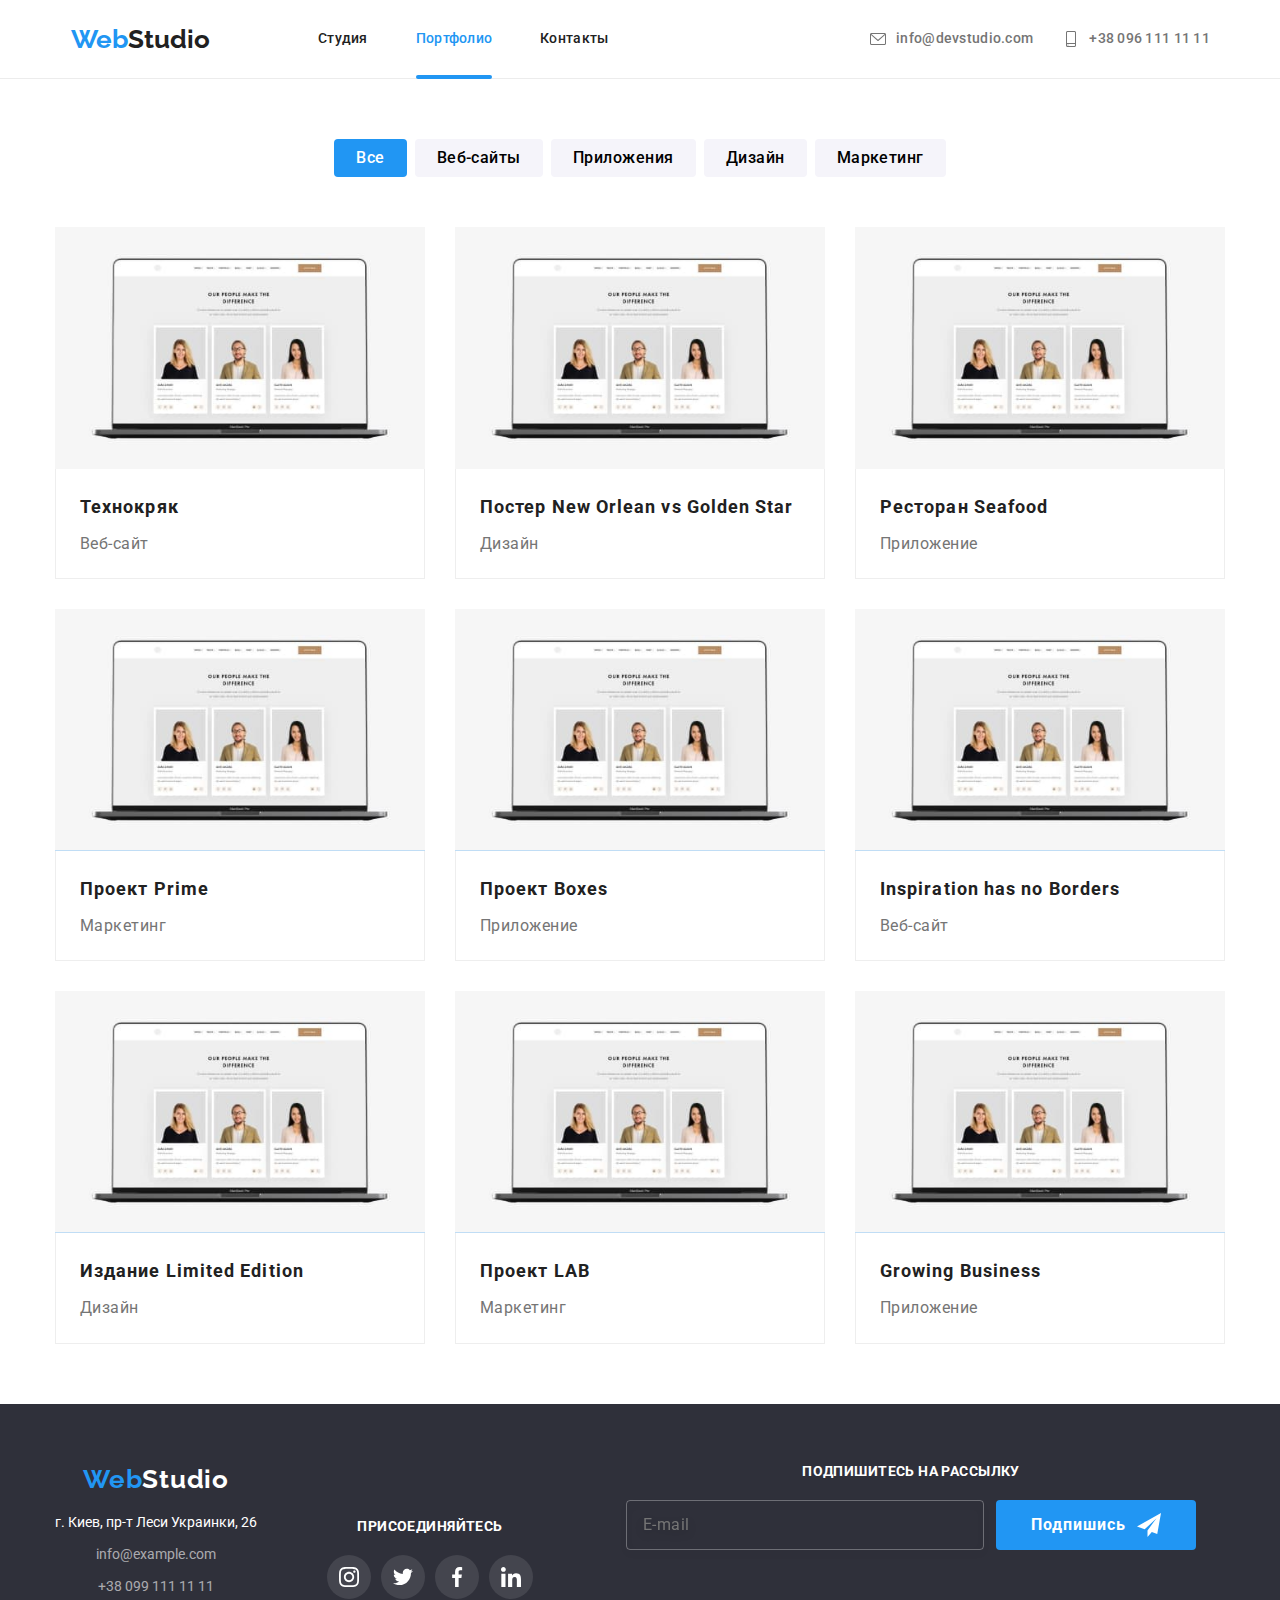
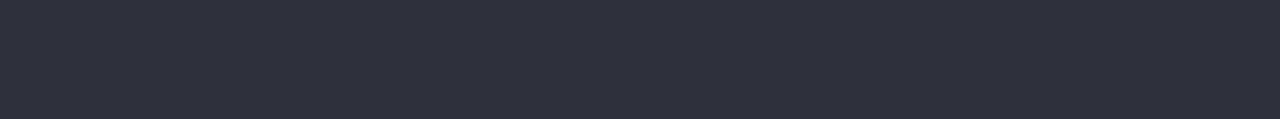
==== commit 9f66939a: "Finnally" ====
--- a/portfolio.html
+++ b/portfolio.html
@@ -307,6 +307,7 @@
                 </form>
             </div>
         </footer>
+        <script src="./js/menu.js"></script>
     </body>
 
 </html>--- a/css/main.min.css
+++ b/css/main.min.css
@@ -1 +1 @@
-*{box-sizing:border-box}body{font-family:var(--basic-font);font-style:normal;color:var(--basic-color);min-width:320px}button{cursor:pointer;border:none;border-radius:4px}address{font-style:normal}img{display:block;width:100%;height:auto}p,h1,h2,h3,h4,h5,h6{margin:0}ul,p{margin:0;padding-left:0}img{display:block;margin:0;padding:0}a{text-decoration:none}li{list-style-type:none}input,textarea{outline:none}.visually-hidden{position:absolute;width:1px;height:1px;margin:-1px;border:0;padding:0;white-space:nowrap;clip-path:inset(100%);clip:rect(0 0 0 0);overflow:hidden}.is-hidden{opacity:0;pointer-events:none;visibility:hidden}:root{--basic-color: #212121;--second-basic-color: #2196f3;--third-basic-color: #ffffff;--basic-font-weight: 700;--secondary-font-weight:400;--third-font-weight:500;--typical-gap: 30px;--basic-font:"Roboto", sans-serif}.backdrop{position:fixed;top:0;left:0;width:100%;height:100%;background-color:rgba(0,0,0,.2);transition:opacity 250ms cubic-bezier(0.4, 0, 0.2, 1),visibility 250ms cubic-bezier(0.4, 0, 0.2, 1)}.container{width:100%;padding-left:15px;padding-right:15px;margin:0 auto}@media screen and (min-width: 320px){.container{min-width:320px}}@media screen and (max-width: 319px){.container{min-width:320px}}@media screen and (min-width: 768px){.container{min-width:768px}}@media screen and (min-width: 1200px){.container{max-width:1200px}}.logo{font-family:"Raleway",sans-serif;font-style:normal;font-weight:700;font-size:26px;line-height:1.19;color:var(--basic-color);align-items:center;padding:16px;display:block}@media screen and (min-width: 768px){.logo{display:flex}}.logo--part{color:var(--second-basic-color)}@media screen and (max-width: 767px){.backdrop{display:flex;justify-content:center;align-items:center;flex-direction:column}}.modal{background-color:#fff;box-shadow:0px 1px 3px rgba(0,0,0,.12),0px 1px 1px rgba(0,0,0,.14),0px 2px 1px rgba(0,0,0,.2);border-radius:4px;padding:40px}@media screen and (min-width: 320px){.modal{position:relative;width:450px;height:609px}}@media screen and (min-width: 320px)and (max-width: 480px){.modal{margin-right:15px;margin-left:15px}}@media screen and (max-width: 319px){.modal{position:relative;width:450px;height:609px}}@media screen and (max-width: 319px)and (max-width: 480px){.modal{margin-right:15px;margin-left:15px}}@media screen and (min-width: 768px){.modal{position:absolute;top:50%;left:50%;transform:translate(-50%, -50%)}}@media screen and (min-width: 1200px){.modal{width:530px;height:580px}}.button-close{position:absolute;display:flex;border-radius:50%;width:30px;height:30px;top:8px;right:8px;align-items:center;justify-content:center;background-color:rgba(0,0,0,0);border:1px solid rgba(0,0,0,.1)}.button-close:hover .close-button-in{fill:var(--second-basic-color)}.button-close:focus .close-button-in{fill:var(--second-basic-color)}.close-button-in{transition:fill 250ms cubic-bezier(0.4, 0, 0.2, 1)}.modal-title{font-weight:700;font-size:20px;line-height:1.5;text-align:center;letter-spacing:.03em;margin-bottom:12px;color:var(--basic-color)}@media screen and (min-width: 1200px){.modal-title{font-size:20px;line-height:1.15}}.modal-item{width:100%;height:40px;border:1px solid rgba(33,33,33,.2);border-radius:4px;padding-left:42px;background-color:rgba(0,0,0,0);transition:border-color 250ms cubic-bezier(0.4, 0, 0.2, 1)}.modal-item:hover,.modal-item:focus{border-color:var(--second-basic-color)}.modal-position:hover .modal-item,.modal-position:focus .modal-item{border-color:var(--second-basic-color)}.comment{font-size:16px;height:120px;resize:none;padding:12px 16px}.comment::placeholder{font-weight:400;font-size:16px;line-height:20px;letter-spacing:.01em;color:rgba(117,117,117,.5)}.modal-item-name{font-weight:400;font-size:12px;line-height:1.16;letter-spacing:.01em;color:#757575;margin-bottom:4px}@media screen and (min-width: 1200px){.modal-item-name{font-size:14px;line-height:1.14}}.modal-position{margin-bottom:10px}.modal-position:nth-child(4){margin-bottom:20px}.modal-icon-position{position:relative}.modal-icon{position:absolute;left:15px;top:50%;transform:translateY(-50%);transition:fill 250ms cubic-bezier(0.4, 0, 0.2, 1);fill:#212121}.modal-item:focus~.modal-icon{fill:var(--second-basic-color)}.modal-item:hover~.modal-icon{fill:var(--second-basic-color)}.modal-position:hover .modal-icon{fill:var(--second-basic-color)}.modal-position:focus .modal-icon{fill:var(--second-basic-color)}.button-position{display:flex;justify-content:center}.buttom-submit{width:200px;height:50px;background-color:var(--second-basic-color);color:var(--third-basic-color);transition:250ms cubic-bezier(0.4, 0, 0.2, 1)}.buttom-submit:hover,.buttom-submit:focus{background-color:#188ce8}.checkbox-position{margin-bottom:30px}.link-modal{font-size:12px;line-height:1.16;text-decoration:underline;color:var(--second-basic-color);margin-left:5px}@media screen and (min-width: 1200px){.link-modal{font-size:14px;line-height:1.71}}.checkbox-text{display:flex;align-items:center;justify-content:center;font-weight:400;font-size:12px;line-height:1.16;letter-spacing:.03em;color:#757575}.checkbox-text::before{content:"";width:16px;height:15px;border:2px solid #303030;border-radius:3px;margin-right:8px}.checkbox-input:checked+.checkbox-text::before{background-color:var(--second-basic-color);background-image:url(../images/accept.svg);background-repeat:no-repeat;background-position:center;background-size:contain;border:rgba(0,0,0,0)}@media screen and (min-width: 1200px){.checkbox-text{font-size:14px;line-height:1.71}}.no-scroll{overflow:hidden}@media screen and (min-width: 768px){.menu{display:none}}.menu-open-btn,.menu-close-btn{position:absolute;top:10px;right:15px;padding:0;background-color:rgba(0,0,0,0)}.menu-icon{transition:fill 250ms cubic-bezier(0.4, 0, 0.2, 1)}.menu-close-btn:hover .menu-icon,.menu-close-btn:focus .menu-icon{fill:#2196f3}.menu-open-btn:hover .menu-icon,.menu-open-btn:focus .menu-icon{fill:#2196f3}.mob-menu{position:fixed;top:0;left:0;background-color:#fff;height:100vh;width:100vw;z-index:5;padding-top:48px;padding-bottom:48px;padding-left:30px;transition:opacity 250ms cubic-bezier(0.4, 0, 0.2, 1),visibility 250ms cubic-bezier(0.4, 0, 0.2, 1)}.mob-menu .menu-thumb{display:flex;flex-direction:column;height:100%;overflow:auto}.menu-page{padding:0;align-items:center}.menu-page__list{font-weight:var(--third-font-weight);font-size:40px;line-height:1.17;letter-spacing:.02em;color:#2196f3}.menu-page__list+.menu-page__list{margin-top:32px}.menu-page__link{font-weight:var(--third-font-weight);letter-spacing:.02em;color:var(--basic-color);display:flex;transition:color 250ms cubic-bezier(0.4, 0, 0.2, 1)}.menu-page__link:focus,.menu-page__link:hover{color:var(--second-basic-color)}.menu-page__link--visited{color:var(--second-basic-color)}.menu-bottom{margin-top:auto}.menu-contact{padding:0;align-items:center;margin-left:auto;margin-bottom:64px}.menu-contact__tel{font-weight:var(--third-font-weight);font-size:34px;line-height:1.17;letter-spacing:.02em;color:#2196f3;margin-bottom:32px}.menu-contact__mail{font-weight:var(--third-font-weight);font-size:24px;line-height:28px;letter-spacing:.02em;color:#757575}.menu-soc-list{display:flex}.menu-soc-link{font-weight:var(--third-font-weight);font-size:18px;line-height:1.22;letter-spacing:.02em;color:#2196f3}.soc-line{margin-left:10px;margin-right:10px;color:rgba(33,33,33,.2)}.header{border-bottom:1px solid #ececec}.header-nav{display:none}@media screen and (min-width: 768px){.header-nav{display:flex}}.header__wrap{display:flex}@media screen and (max-width: 1199px){.header__wrap{justify-content:space-between;margin:0;padding:0}}.header-page{padding:0;display:flex;align-items:center}@media screen and (min-width: 1200px){.header-page{margin-left:93px}}.header-contact{padding:0;display:none;align-items:center}@media screen and (min-width: 768px){.header-contact{display:block;margin-top:21px;margin-right:15px}}@media screen and (min-width: 1200px){.header-contact{display:flex;flex-wrap:nowrap;margin-left:auto;margin-top:0}}.header-page__list:not(:last-child){margin-right:50px}.header-page__link{position:relative;font-weight:var(--third-font-weight);font-size:14px;line-height:1.14;letter-spacing:.02em;color:var(--basic-color);padding:32px 0;align-items:stretch;display:flex;transition:color 250ms cubic-bezier(0.4, 0, 0.2, 1);margin:-1px}.header-page__link:focus,.header-page__link:hover{color:var(--second-basic-color)}.header-page__link--visited{color:var(--second-basic-color)}.header-page__link--visited::after{position:absolute;bottom:0;content:"";width:100%;height:4px;background-color:var(--second-basic-color);border-radius:2px}.header-contact__item{font-weight:var(--third-font-weight);font-size:14px;line-height:1.14;letter-spacing:.02em;color:#757575;align-items:center;display:flex;transition:color 250ms cubic-bezier(0.4, 0, 0.2, 1)}.header-contact__item:focus,.header-contact__item:hover{color:var(--second-basic-color)}@media screen and (max-width: 1199px)and (min-width: 768px){.header-page__contact+.header-page__contact{margin-top:10px}}@media screen and (min-width: 1200px){.header-page__contact+.header-page__contact{margin-left:30px}}.header-contact__icon{margin-right:8px}.header-contact__item .header-contact__icon{fill:currentColor}.header-contact__item:focus .header-contact__icon{fill:currentColor}.header-contact__item:hover .header-contact__icon{fill:currentColor}@media screen and (min-width: 1200px){.header-contact__icon{margin-right:10px}}.hero{min-width:320px;background-color:#2f303a;padding:118px 0;margin:0 auto;background-image:linear-gradient(rgba(47, 48, 58, 0.4), rgba(47, 48, 58, 0.4)),url(/images/hero/hero-bg-mob.jpg);background-position:center;background-repeat:no-repeat;background-size:cover}@media screen and (min-width: 768px){.hero{min-width:768px}}@media screen and (min-width: 1200px){.hero{max-width:1600px;padding:200px 0}}.hero-title{font-weight:900;font-size:26px;line-height:1.62;letter-spacing:.06em;text-transform:uppercase;color:var(--third-basic-color);margin-bottom:var(--typical-gap);padding:0;max-width:360px;text-align:center}@media screen and (min-width: 1200px){.hero-title{font-size:44px;line-height:1.36;max-width:696px}}.hero-items{display:flex;flex-direction:column;align-items:center}.hero-btn{font-weight:var(--basic-font-weight);font-size:16px;line-height:1.85;color:var(--third-basic-color);background-color:var(--second-basic-color);padding:10px 32px;max-width:200px;transition:background-color 250ms cubic-bezier(0.4, 0, 0.2, 1)}.hero-btn:hover,.hero-btn:focus{background-color:#188ce8}.text{padding:60px 0}@media screen and (min-width: 1200px){.text{padding:94px 0}}@media screen and (min-width: 320px){.benefits{max-width:450px}}@media screen and (max-width: 319px){.benefits{max-width:450px}}@media screen and (min-width: 768px){.benefits{max-width:768px}}@media screen and (min-width: 1200px){.benefits{max-width:1200px}}@media screen and (min-width: 320px){.text-list:not(:last-child){margin-bottom:-15px}}@media screen and (max-width: 319px){.text-list:not(:last-child){margin-bottom:-15px}}@media screen and (min-width: 768px){.text-list{margin:-15px;display:flex;align-items:center;flex-wrap:wrap;justify-content:center}}@media screen and (min-width: 1200px){.text-list{display:flex}}.icon-list{background-color:#f5f4fa;display:flex;height:120px;background-repeat:no-repeat;background-position:center;margin-bottom:30px;align-items:center;justify-content:center}@media screen and (min-width: 768px){.icon-list{width:354px}}@media screen and (min-width: 1200px){.icon-list{width:270px}}.text-li{display:block}@media screen and (min-width: 320px){.text-li:not(:last-child){margin-bottom:15px}}@media screen and (max-width: 319px){.text-li:not(:last-child){margin-bottom:15px}}@media screen and (min-width: 768px){.text-li{margin:15px;max-width:354px;width:calc((100% - 60px)/2)}}@media screen and (min-width: 1200px){.text-li{width:270px}}.text-item-name{font-weight:var(--basic-font-weight);font-size:14px;line-height:1.14;letter-spacing:.03em;text-transform:uppercase;margin-bottom:10px;padding:0}@media screen and (min-width: 320px){.text-item-name{text-align:center}}@media screen and (max-width: 319px){.text-item-name{text-align:center}}@media screen and (min-width: 768px){.text-item-name{text-align:start}}.text-item{font-size:14px;line-height:1.7;color:#757575;padding:0;margin:0}.do{padding-bottom:94px}@media screen and (max-width: 1199px){.do{display:none}}.do-title{font-weight:var(--basic-font-weight);font-size:36px;line-height:1.16;text-align:center;letter-spacing:.03em;margin-bottom:50px}.do-list{position:relative;display:flex;padding:0}.do-item:not(:last-child){margin-right:var(--typical-gap)}.do-text{position:absolute;width:370px;height:70px;bottom:0;display:flex;align-items:center;justify-content:center;font-size:14px;line-height:1.14px;text-align:center;letter-spacing:.03em;text-transform:uppercase;color:#fff;background-color:rgba(47,48,58,.8)}.team{background-color:#f5f4fa;padding:60px 0}@media screen and (min-width: 1200px){.team{padding:94px 0}}@media screen and (min-width: 320px){.team-wrap{max-width:450px}}@media screen and (max-width: 319px){.team-wrap{max-width:450px}}@media screen and (min-width: 768px){.team-wrap{max-width:768px}}@media screen and (min-width: 1200px){.team-wrap{max-width:1200px}}.team-title{font-weight:var(--basic-font-weight);font-size:28px;line-height:1.17;text-align:center;letter-spacing:.03em;margin-bottom:30px;padding:0}@media screen and (min-width: 768px){.team-title{font-size:28px;line-height:1.17}}@media screen and (min-width: 1200px){.team-title{font-size:36px;line-height:1.16;margin:0 0 50px 0}}.team-list{padding:0;margin:0;margin:-15px}@media screen and (min-width: 768px){.team-list{display:flex;flex-wrap:wrap;justify-content:center}}@media screen and (min-width: 1200px){.team-social-item:not(:last-child){margin-right:10px}}.team-social{display:flex;justify-content:center}.team-social-link{display:flex;width:44px;height:44px;border-radius:50%;align-items:center;justify-content:center;transition:background-color 250ms cubic-bezier(0.4, 0, 0.2, 1)}.team-social-link:hover,.team-social-link:focus{background-color:#2196f3}.team-social-icon{fill:#afb1b8;transition:fill 250ms cubic-bezier(0.4, 0, 0.2, 1)}.team-social-link:focus .team-social-icon{fill:#fff}.team-social-link:hover .team-social-icon{fill:#fff}.team-item{box-shadow:0px 1px 3px rgba(0,0,0,.12),0px 1px 1px rgba(0,0,0,.14),0px 2px 1px rgba(0,0,0,.2);border-radius:0px 0px 4px 4px;background-color:var(--third-basic-color);margin:15px}@media screen and (min-width: 768px){.team-item{max-width:354px;flex-basis:calc((100% - 30px)/2)}}@media screen and (min-width: 1200px){.team-item{max-width:270px}}.team-name-job{padding:var(--typical-gap) 0}.team-person{font-weight:var(--third-font-weight);font-size:16px;line-height:1.18;text-align:center;color:var(--basic-color);margin-bottom:10px;padding:0}.team-person-job{font-size:16px;line-height:1.18;text-align:center;color:#757575;margin-bottom:16px;padding:0}.clients{padding:60px 0}@media screen and (min-width: 1200px){.clients{padding:94px 0}}@media screen and (min-width: 320px){.client-wrap{max-width:450px}}@media screen and (max-width: 319px){.client-wrap{max-width:450px}}@media screen and (min-width: 768px){.client-wrap{max-width:768px}}@media screen and (min-width: 1200px){.client-wrap{max-width:1200px}}.clients-title{font-weight:var(--basic-font-weight);font-size:28px;line-height:1.17;text-align:center;letter-spacing:.03em;color:var(--basic-color);margin-bottom:30px}@media screen and (min-width: 1200px){.clients-title{font-size:36px;line-height:1.16;margin-bottom:50px}}.clients-list{display:flex;flex-wrap:wrap;justify-content:center;margin:-15px}.clients-item{border:1px solid #afb1b8;border-radius:4px;max-width:210px;max-height:92px;margin:15px;transition:border-color 250ms cubic-bezier(0.4, 0, 0.2, 1)}.clients-item:hover,.clients-item:focus{border-color:var(--second-basic-color)}@media screen and (min-width: 1200px){.clients-item{max-width:170px}}.clients-link{display:flex;width:210px;height:92px;align-items:center;justify-content:center}@media screen and (min-width: 768px){.clients-link{width:226px}}@media screen and (min-width: 1200px){.clients-link{width:170px}}.clients-icon{fill:#afb1b8;transition:fill 250ms cubic-bezier(0.4, 0, 0.2, 1)}.clients-item:hover .clients-icon{fill:var(--second-basic-color)}.footer{background-color:#2f303a;padding:60px 0}@media screen and (min-width: 768px){.footer-tablet-wrap{display:flex}}@media screen and (min-width: 768px)and (max-width: 1199px){.footer-tablet-wrap{justify-content:space-around;width:100%}}@media screen and (min-width: 1200px){.footer-tablet-wrap{flex-wrap:nowrap;align-items:flex-end}}.footer-wrap{display:flex}@media screen and (max-width: 767px){.footer-wrap{flex-direction:column;justify-content:center;align-items:center}}@media screen and (min-width: 768px)and (max-width: 1199px){.footer-wrap{flex-wrap:wrap}}@media screen and (min-width: 1200px){.footer-wrap{flex-wrap:nowrap;flex-direction:row}}.footer__logo{padding-top:0;letter-spacing:.03em;color:var(--third-basic-color)}.footer-address{font-weight:var(--secondary-font-weight);font-size:14px;line-height:1.71;color:var(--third-basic-color);margin-bottom:60px}.footer-breadcrumbs{display:flex;flex-direction:column;align-items:center;padding:0}.footer-breadcrumbs__contact{margin-top:8px}.footer-link{font-weight:var(--secondary-font-weight);font-size:14px;line-height:1.17;color:rgba(255,255,255,.6)}.footer-item__title{font-weight:var(--basic-font-weight);font-size:14px;line-height:1.14;letter-spacing:.03em;text-transform:uppercase;margin-bottom:20px;color:var(--third-basic-color)}.footer-item__list{margin-bottom:60px;display:flex;flex-grow:1}.footer-social+.footer-social{margin-left:10px}.footer-social__link{display:flex;width:44px;height:44px;border-radius:50%;align-items:center;justify-content:center;background-color:rgba(255,255,255,.1);transition:background-color 250ms cubic-bezier(0.4, 0, 0.2, 1)}.footer-social__link:hover,.footer-social__link:focus{background-color:var(--second-basic-color)}.footer-social__icon{fill:var(--third-basic-color)}.footer-item{display:flex;flex-direction:column;justify-content:center;align-items:center}@media screen and (min-width: 1200px){.footer-item+.footer-item{margin-left:70px}}.social-form{width:100%}@media screen and (min-width: 1200px){.social-form{width:auto;margin-left:93px;align-items:center}}.social-form__list{display:flex;justify-content:center;font-weight:var(--basic-font-weight);font-size:14px;line-height:1.14;letter-spacing:.03em;text-transform:uppercase;color:#fff;margin-bottom:20px}.social-form__btn{display:flex;flex-direction:column;align-items:center}@media screen and (min-width: 1200px){.social-form__btn{flex-direction:row}}.social-form__mail{width:100%;max-width:450px;height:50px;padding-left:16px;background-color:rgba(0,0,0,0);border:1px solid rgba(255,255,255,.3);box-sizing:border-box;filter:drop-shadow(0px 4px 4px rgba(0, 0, 0, 0.15));border-radius:4px;font-weight:var(--secondary-font-weight);font-size:16px;line-height:1.25;display:flex;align-items:center;letter-spacing:.03em;color:rgba(255,255,255,.6)}@media screen and (min-width: 1200px){.social-form__mail{width:358px;margin-right:12px}}.social-form__subscribe-btn{width:200px;height:50px;font-weight:var(--basic-font-weight);font-size:16px;line-height:1.88;display:flex;align-items:center;justify-content:space-around;letter-spacing:.06em;color:#fff;background-color:var(--second-basic-color);padding:10px 29px;transition:background-color 250ms cubic-bezier(0.4, 0, 0.2, 1);margin-top:20px}.social-form__subscribe-btn:focus,.social-form__subscribe-btn:hover{background-color:#188ce8}@media screen and (min-width: 1200px){.social-form__subscribe-btn{margin-top:0}}.social-form__subscribe-icon{fill:var(--third-basic-color)}.portfolio{padding:60px 0}.nav-btn{font-weight:var(--third-font-weight);font-size:16px;line-height:1.62;text-align:center;letter-spacing:.03em;background-color:#f5f4fa;padding:6px 22px;margin:0;transition:background-color 250ms cubic-bezier(0.4, 0, 0.2, 1),color 250ms cubic-bezier(0.4, 0, 0.2, 1),box-shadow 250ms cubic-bezier(0.4, 0, 0.2, 1),color 250ms cubic-bezier(0.4, 0, 0.2, 1)}.prtf-btn :focus,.prtf-btn :hover{background-color:var(--second-basic-color);color:var(--third-basic-color);box-shadow:0px 1px 1px rgba(0,0,0,.12),0px 4px 4px rgba(0,0,0,.06),1px 4px 6px rgba(0,0,0,.16)}.prtf-btn:not(:last-child){margin-right:8px}.btn-prtf-now{color:var(--third-basic-color);background-color:var(--second-basic-color)}.prtf-item-name{font-weight:var(--basic-font-weight);font-size:18px;line-height:2;letter-spacing:.06em;color:var(--basic-color);margin-bottom:4px;padding:0}.prtf-item-text{font-size:16px;line-height:1.85;letter-spacing:.03em;color:#757575;padding:0}.prtf-list{padding:0}.prtf-link{transition:box-shadow 250ms cubic-bezier(0.4, 0, 0.2, 1)}.prtf-link:hover,.prtf-link:focus{box-shadow:0px 1px 1px rgba(0,0,0,.12),0px 4px 4px rgba(0,0,0,.06),1px 4px 6px rgba(0,0,0,.16)}.prtf-info{position:relative;overflow:hidden}.prtf-info-overlay{position:absolute;top:0;left:0;background-color:rgba(33,150,243,.9);width:100%;height:100%;transform:translateY(100%);transition:transform 250ms cubic-bezier(0.4, 0, 0.2, 1)}.prtf-link:hover .prtf-info-overlay,.prtf-link:focus .prtf-info-overlay{transform:translateY(0)}.prtf-info-text{position:absolute;top:50%;left:50%;transform:translate(-50%, -50%);min-width:322px;min-height:168px;font-size:18px;line-height:1.56;letter-spacing:.03em;color:#fff}.border-prtf{border-right:1px solid #eee;border-left:1px solid #eee;border-bottom:1px solid #eee;padding:20px 24px}.prtf-list-btn{display:flex;padding:0;margin-right:0;margin-bottom:50px;justify-content:center}/*# sourceMappingURL=main.min.css.map */+*{box-sizing:border-box}body{font-family:var(--basic-font);font-style:normal;color:var(--basic-color);min-width:320px}button{cursor:pointer;border:none;border-radius:4px}address{font-style:normal}img{display:block;width:100%;height:auto}p,h1,h2,h3,h4,h5,h6{margin:0}ul,p{margin:0;padding-left:0}img{display:block;margin:0;padding:0}a{text-decoration:none}li{list-style-type:none}input,textarea{outline:none}.visually-hidden{position:absolute;width:1px;height:1px;margin:-1px;border:0;padding:0;white-space:nowrap;clip-path:inset(100%);clip:rect(0 0 0 0);overflow:hidden}.is-hidden{opacity:0;pointer-events:none;visibility:hidden}:root{--basic-color: #212121;--second-basic-color: #2196f3;--third-basic-color: #ffffff;--basic-font-weight: 700;--secondary-font-weight:400;--third-font-weight:500;--typical-gap: 30px;--basic-font:"Roboto", sans-serif}.backdrop{position:fixed;top:0;left:0;width:100%;height:100%;background-color:rgba(0,0,0,.2);transition:opacity 250ms cubic-bezier(0.4, 0, 0.2, 1),visibility 250ms cubic-bezier(0.4, 0, 0.2, 1)}.container{width:100%;padding-left:15px;padding-right:15px;margin:0 auto}@media screen and (min-width: 320px){.container{min-width:320px}}@media screen and (max-width: 319px){.container{min-width:320px}}@media screen and (min-width: 768px){.container{min-width:768px}}@media screen and (min-width: 1200px){.container{max-width:1200px}}.logo{font-family:"Raleway",sans-serif;font-style:normal;font-weight:700;font-size:26px;line-height:1.19;color:var(--basic-color);align-items:center;padding:16px;display:block}@media screen and (min-width: 768px){.logo{display:flex}}.logo--part{color:var(--second-basic-color)}@media screen and (max-width: 767px){.backdrop{display:flex;justify-content:center;align-items:center}}.modal{background-color:#fff;box-shadow:0px 1px 3px rgba(0,0,0,.12),0px 1px 1px rgba(0,0,0,.14),0px 2px 1px rgba(0,0,0,.2);border-radius:4px;padding:40px}@media screen and (min-width: 320px){.modal{position:relative;width:450px;height:609px}}@media screen and (min-width: 320px)and (max-width: 480px){.modal{margin-right:15px;margin-left:15px}}@media screen and (max-width: 319px){.modal{position:relative;width:450px;height:609px}}@media screen and (max-width: 319px)and (max-width: 480px){.modal{margin-right:15px;margin-left:15px}}@media screen and (min-width: 768px){.modal{position:absolute;top:50%;left:50%;transform:translate(-50%, -50%)}}@media screen and (min-width: 1200px){.modal{width:530px;height:580px}}.button-close{position:absolute;display:flex;border-radius:50%;width:30px;height:30px;top:8px;right:8px;align-items:center;justify-content:center;background-color:rgba(0,0,0,0);border:1px solid rgba(0,0,0,.1)}.button-close:hover .close-button-in{fill:var(--second-basic-color)}.button-close:focus .close-button-in{fill:var(--second-basic-color)}.close-button-in{transition:fill 250ms cubic-bezier(0.4, 0, 0.2, 1)}.modal-title{font-weight:700;font-size:20px;line-height:1.5;text-align:center;letter-spacing:.03em;margin-bottom:12px;color:var(--basic-color)}@media screen and (min-width: 1200px){.modal-title{font-size:20px;line-height:1.15}}.modal-item{width:100%;height:40px;border:1px solid rgba(33,33,33,.2);border-radius:4px;padding-left:42px;background-color:rgba(0,0,0,0);transition:border-color 250ms cubic-bezier(0.4, 0, 0.2, 1)}.modal-item:hover,.modal-item:focus{border-color:var(--second-basic-color)}.modal-position:hover .modal-item,.modal-position:focus .modal-item{border-color:var(--second-basic-color)}.comment{font-size:16px;height:120px;resize:none;padding:12px 16px}.comment::placeholder{font-weight:400;font-size:16px;line-height:20px;letter-spacing:.01em;color:rgba(117,117,117,.5)}.modal-item-name{font-weight:400;font-size:12px;line-height:1.16;letter-spacing:.01em;color:#757575;margin-bottom:4px}@media screen and (min-width: 1200px){.modal-item-name{font-size:14px;line-height:1.14}}.modal-position{margin-bottom:10px}.modal-position:nth-child(4){margin-bottom:20px}.modal-icon-position{position:relative}.modal-icon{position:absolute;left:15px;top:50%;transform:translateY(-50%);transition:fill 250ms cubic-bezier(0.4, 0, 0.2, 1);fill:#212121}.modal-item:focus~.modal-icon{fill:var(--second-basic-color)}.modal-item:hover~.modal-icon{fill:var(--second-basic-color)}.modal-position:hover .modal-icon{fill:var(--second-basic-color)}.modal-position:focus .modal-icon{fill:var(--second-basic-color)}.button-position{display:flex;justify-content:center}.buttom-submit{width:200px;height:50px;background-color:var(--second-basic-color);color:var(--third-basic-color);transition:250ms cubic-bezier(0.4, 0, 0.2, 1)}.buttom-submit:hover,.buttom-submit:focus{background-color:#188ce8}.checkbox-position{margin-bottom:30px}.link-modal{font-size:12px;line-height:1.16;text-decoration:underline;color:var(--second-basic-color);margin-left:5px}@media screen and (min-width: 1200px){.link-modal{font-size:14px;line-height:1.71}}.checkbox-text{font-weight:400;font-size:12px;line-height:1.16;letter-spacing:.03em;color:#757575}.checkbox-text::before{display:inline-block;content:"";width:16px;height:15px;border:2px solid #303030;border-radius:3px;margin-right:4px}.checkbox-input:checked+.checkbox-text::before{background-color:var(--second-basic-color);background-image:url(../images/accept.svg);background-repeat:no-repeat;background-position:center;background-size:contain;border:rgba(0,0,0,0)}@media screen and (min-width: 1200px){.checkbox-text{font-size:14px;line-height:1.71}}.no-scroll{overflow:hidden}@media screen and (min-width: 768px){.menu{display:none}}.menu-open-btn,.menu-close-btn{position:absolute;top:10px;right:15px;padding:0;background-color:rgba(0,0,0,0)}.menu-icon{transition:fill 250ms cubic-bezier(0.4, 0, 0.2, 1)}.menu-close-btn:hover .menu-icon,.menu-close-btn:focus .menu-icon{fill:#2196f3}.menu-open-btn:hover .menu-icon,.menu-open-btn:focus .menu-icon{fill:#2196f3}.mob-menu{position:fixed;top:0;left:0;background-color:#fff;height:100vh;width:100vw;z-index:5;padding-top:48px;padding-bottom:48px;padding-left:30px;transition:opacity 250ms cubic-bezier(0.4, 0, 0.2, 1),visibility 250ms cubic-bezier(0.4, 0, 0.2, 1)}.mob-menu .menu-thumb{display:flex;flex-direction:column;height:100%;overflow:auto}.menu-page{padding:0;align-items:center}.menu-page__list{font-weight:var(--third-font-weight);font-size:40px;line-height:1.17;letter-spacing:.02em;color:#2196f3}.menu-page__list+.menu-page__list{margin-top:32px}.menu-page__link{font-weight:var(--third-font-weight);letter-spacing:.02em;color:var(--basic-color);display:flex;transition:color 250ms cubic-bezier(0.4, 0, 0.2, 1)}.menu-page__link:focus,.menu-page__link:hover{color:var(--second-basic-color)}.menu-page__link--visited{color:var(--second-basic-color)}.menu-bottom{margin-top:auto}.menu-contact{padding:0;align-items:center;margin-left:auto;margin-bottom:64px}.menu-contact__tel{font-weight:var(--third-font-weight);font-size:34px;line-height:1.17;letter-spacing:.02em;color:#2196f3;margin-bottom:32px}.menu-contact__mail{font-weight:var(--third-font-weight);font-size:24px;line-height:28px;letter-spacing:.02em;color:#757575}.menu-soc-list{display:flex}.menu-soc-link{font-weight:var(--third-font-weight);font-size:18px;line-height:1.22;letter-spacing:.02em;color:#2196f3}.soc-line{margin-left:10px;margin-right:10px;color:rgba(33,33,33,.2)}.header{border-bottom:1px solid #ececec}.header-nav{display:none}@media screen and (min-width: 768px){.header-nav{display:flex}}.header__wrap{display:flex}@media screen and (max-width: 1199px){.header__wrap{justify-content:space-between;margin:0;padding:0}}.header-page{padding:0;display:flex;align-items:center}@media screen and (min-width: 1200px){.header-page{margin-left:93px}}.header-contact{padding:0;display:none;align-items:center}@media screen and (min-width: 768px){.header-contact{display:block;margin-top:21px;margin-right:15px}}@media screen and (min-width: 1200px){.header-contact{display:flex;flex-wrap:nowrap;margin-left:auto;margin-top:0}}.header-page__list:not(:last-child){margin-right:50px}.header-page__link{position:relative;font-weight:var(--third-font-weight);font-size:14px;line-height:1.14;letter-spacing:.02em;color:var(--basic-color);padding:32px 0;align-items:stretch;display:flex;transition:color 250ms cubic-bezier(0.4, 0, 0.2, 1);margin:-1px}.header-page__link:focus,.header-page__link:hover{color:var(--second-basic-color)}.header-page__link--visited{color:var(--second-basic-color)}.header-page__link--visited::after{position:absolute;bottom:0;content:"";width:100%;height:4px;background-color:var(--second-basic-color);border-radius:2px}.header-contact__item{font-weight:var(--third-font-weight);font-size:14px;line-height:1.14;letter-spacing:.02em;color:#757575;align-items:center;display:flex;transition:color 250ms cubic-bezier(0.4, 0, 0.2, 1)}.header-contact__item:focus,.header-contact__item:hover{color:var(--second-basic-color)}@media screen and (max-width: 1199px)and (min-width: 768px){.header-page__contact+.header-page__contact{margin-top:10px}}@media screen and (min-width: 1200px){.header-page__contact+.header-page__contact{margin-left:30px}}.header-contact__icon{margin-right:8px}.header-contact__item .header-contact__icon{fill:currentColor}.header-contact__item:focus .header-contact__icon{fill:currentColor}.header-contact__item:hover .header-contact__icon{fill:currentColor}@media screen and (min-width: 1200px){.header-contact__icon{margin-right:10px}}.hero{min-width:320px;background-color:#2f303a;padding:118px 0;margin:0 auto;background-image:linear-gradient(rgba(47, 48, 58, 0.4), rgba(47, 48, 58, 0.4)),url(/images/hero/hero-bg-mob.jpg);background-position:center;background-repeat:no-repeat;background-size:cover}@media screen and (min-width: 768px){.hero{min-width:768px}}@media screen and (min-width: 1200px){.hero{max-width:1600px;padding:200px 0}}.hero-title{font-weight:900;font-size:26px;line-height:1.62;letter-spacing:.06em;text-transform:uppercase;color:var(--third-basic-color);margin-bottom:var(--typical-gap);padding:0;max-width:360px;text-align:center}@media screen and (min-width: 1200px){.hero-title{font-size:44px;line-height:1.36;max-width:696px}}.hero-items{display:flex;flex-direction:column;align-items:center}.hero-btn{font-weight:var(--basic-font-weight);font-size:16px;line-height:1.85;color:var(--third-basic-color);background-color:var(--second-basic-color);padding:10px 32px;max-width:200px;transition:background-color 250ms cubic-bezier(0.4, 0, 0.2, 1)}.hero-btn:hover,.hero-btn:focus{background-color:#188ce8}.text{padding:60px 0}@media screen and (min-width: 1200px){.text{padding:94px 0}}@media screen and (min-width: 320px){.benefits{max-width:480px}}@media screen and (max-width: 319px){.benefits{max-width:480px}}@media screen and (min-width: 768px){.benefits{max-width:768px}}@media screen and (min-width: 1200px){.benefits{max-width:1200px}}@media screen and (min-width: 320px){.text-list:not(:last-child){margin-bottom:-15px}}@media screen and (max-width: 319px){.text-list:not(:last-child){margin-bottom:-15px}}@media screen and (min-width: 768px){.text-list{margin:-15px;display:flex;align-items:center;flex-wrap:wrap;justify-content:center}}@media screen and (min-width: 1200px){.text-list{display:flex}}.icon-list{background-color:#f5f4fa;display:flex;height:120px;background-repeat:no-repeat;background-position:center;margin-bottom:30px;align-items:center;justify-content:center}@media screen and (min-width: 768px){.icon-list{width:354px}}@media screen and (min-width: 1200px){.icon-list{width:270px}}.text-li{display:block}@media screen and (min-width: 320px){.text-li:not(:last-child){margin-bottom:15px}}@media screen and (max-width: 319px){.text-li:not(:last-child){margin-bottom:15px}}@media screen and (min-width: 768px){.text-li{margin:15px;max-width:354px;width:calc((100% - 60px)/2)}}@media screen and (min-width: 1200px){.text-li{width:270px}}.text-item-name{font-weight:var(--basic-font-weight);font-size:14px;line-height:1.14;letter-spacing:.03em;text-transform:uppercase;margin-bottom:10px;padding:0}@media screen and (min-width: 320px){.text-item-name{text-align:center}}@media screen and (max-width: 319px){.text-item-name{text-align:center}}@media screen and (min-width: 768px){.text-item-name{text-align:start}}.text-item{font-size:14px;line-height:1.7;color:#757575;padding:0;margin:0}.do{padding-bottom:94px}@media screen and (max-width: 1199px){.do{display:none}}.do-title{font-weight:var(--basic-font-weight);font-size:36px;line-height:1.16;text-align:center;letter-spacing:.03em;margin-bottom:50px}.do-list{position:relative;display:flex;padding:0}.do-item:not(:last-child){margin-right:var(--typical-gap)}.do-text{position:absolute;width:370px;height:70px;bottom:0;display:flex;align-items:center;justify-content:center;font-size:14px;line-height:1.14px;text-align:center;letter-spacing:.03em;text-transform:uppercase;color:#fff;background-color:rgba(47,48,58,.8)}.team{background-color:#f5f4fa;padding:60px 0}@media screen and (min-width: 1200px){.team{padding:94px 0}}@media screen and (min-width: 320px){.team-wrap{max-width:480px}}@media screen and (max-width: 319px){.team-wrap{max-width:480px}}@media screen and (min-width: 768px){.team-wrap{max-width:768px}}@media screen and (min-width: 1200px){.team-wrap{max-width:1200px}}.team-title{font-weight:var(--basic-font-weight);font-size:28px;line-height:1.17;text-align:center;letter-spacing:.03em;margin-bottom:30px;padding:0}@media screen and (min-width: 768px){.team-title{font-size:28px;line-height:1.17}}@media screen and (min-width: 1200px){.team-title{font-size:36px;line-height:1.16;margin:0 0 50px 0}}.team-list{padding:0;margin:0;margin:-15px}@media screen and (min-width: 768px){.team-list{display:flex;flex-wrap:wrap;justify-content:center}}@media screen and (min-width: 1200px){.team-social-item:not(:last-child){margin-right:10px}}.team-social{display:flex;justify-content:center}.team-social-link{display:flex;width:44px;height:44px;border-radius:50%;align-items:center;justify-content:center;transition:background-color 250ms cubic-bezier(0.4, 0, 0.2, 1)}.team-social-link:hover,.team-social-link:focus{background-color:#2196f3}.team-social-icon{fill:#afb1b8;transition:fill 250ms cubic-bezier(0.4, 0, 0.2, 1)}.team-social-link:focus .team-social-icon{fill:#fff}.team-social-link:hover .team-social-icon{fill:#fff}.team-item{box-shadow:0px 1px 3px rgba(0,0,0,.12),0px 1px 1px rgba(0,0,0,.14),0px 2px 1px rgba(0,0,0,.2);border-radius:0px 0px 4px 4px;background-color:var(--third-basic-color);margin:15px}@media screen and (min-width: 768px){.team-item{max-width:354px;flex-basis:calc((100% - 30px)/2)}}@media screen and (min-width: 1200px){.team-item{max-width:270px}}.team-name-job{padding:var(--typical-gap) 0}.team-person{font-weight:var(--third-font-weight);font-size:16px;line-height:1.18;text-align:center;color:var(--basic-color);margin-bottom:10px;padding:0}.team-person-job{font-size:16px;line-height:1.18;text-align:center;color:#757575;margin-bottom:16px;padding:0}.clients{padding:60px 0}@media screen and (min-width: 1200px){.clients{padding:94px 0}}@media screen and (min-width: 320px){.client-wrap{max-width:480px}}@media screen and (max-width: 319px){.client-wrap{max-width:480px}}@media screen and (min-width: 768px){.client-wrap{max-width:768px}}@media screen and (min-width: 1200px){.client-wrap{max-width:1200px}}.clients-title{font-weight:var(--basic-font-weight);font-size:28px;line-height:1.17;text-align:center;letter-spacing:.03em;color:var(--basic-color);margin-bottom:30px}@media screen and (min-width: 1200px){.clients-title{font-size:36px;line-height:1.16;margin-bottom:50px}}.clients-list{display:flex;flex-wrap:wrap;justify-content:center;margin:-15px}.clients-item{border:1px solid #afb1b8;border-radius:4px;max-width:210px;max-height:92px;margin:15px;transition:border-color 250ms cubic-bezier(0.4, 0, 0.2, 1)}.clients-item:hover,.clients-item:focus{border-color:var(--second-basic-color)}@media screen and (min-width: 1200px){.clients-item{max-width:170px}}.clients-link{display:flex;width:210px;height:92px;align-items:center;justify-content:center}@media screen and (min-width: 768px){.clients-link{width:226px}}@media screen and (min-width: 1200px){.clients-link{width:170px}}.clients-icon{fill:#afb1b8;transition:fill 250ms cubic-bezier(0.4, 0, 0.2, 1)}.clients-item:hover .clients-icon{fill:var(--second-basic-color)}.footer{background-color:#2f303a;padding:60px 0}@media screen and (min-width: 768px){.footer-tablet-wrap{display:flex}}@media screen and (min-width: 768px)and (max-width: 1199px){.footer-tablet-wrap{justify-content:space-around;width:100%}}@media screen and (min-width: 1200px){.footer-tablet-wrap{flex-wrap:nowrap;align-items:flex-end}}.footer-wrap{display:flex}@media screen and (max-width: 767px){.footer-wrap{flex-direction:column;justify-content:center;align-items:center}}@media screen and (min-width: 768px)and (max-width: 1199px){.footer-wrap{flex-wrap:wrap}}@media screen and (min-width: 1200px){.footer-wrap{flex-wrap:nowrap;flex-direction:row}}.footer__logo{padding-top:0;letter-spacing:.03em;color:var(--third-basic-color)}.footer-address{font-weight:var(--secondary-font-weight);font-size:14px;line-height:1.71;color:var(--third-basic-color);margin-bottom:60px}.footer-breadcrumbs{display:flex;flex-direction:column;align-items:center;padding:0}.footer-breadcrumbs__contact{margin-top:8px}.footer-link{font-weight:var(--secondary-font-weight);font-size:14px;line-height:1.17;color:rgba(255,255,255,.6)}.footer-item__title{font-weight:var(--basic-font-weight);font-size:14px;line-height:1.14;letter-spacing:.03em;text-transform:uppercase;margin-bottom:20px;color:var(--third-basic-color)}.footer-item__list{margin-bottom:60px;display:flex;flex-grow:1}.footer-social+.footer-social{margin-left:10px}.footer-social__link{display:flex;width:44px;height:44px;border-radius:50%;align-items:center;justify-content:center;background-color:rgba(255,255,255,.1);transition:background-color 250ms cubic-bezier(0.4, 0, 0.2, 1)}.footer-social__link:hover,.footer-social__link:focus{background-color:var(--second-basic-color)}.footer-social__icon{fill:var(--third-basic-color)}.footer-item{display:flex;flex-direction:column;justify-content:center;align-items:center}@media screen and (min-width: 1200px){.footer-item+.footer-item{margin-left:70px}}.social-form{width:100%}@media screen and (min-width: 1200px){.social-form{width:auto;margin-left:93px;align-items:center}}.social-form__list{display:flex;justify-content:center;font-weight:var(--basic-font-weight);font-size:14px;line-height:1.14;letter-spacing:.03em;text-transform:uppercase;color:#fff;margin-bottom:20px}.social-form__btn{display:flex;flex-direction:column;align-items:center}@media screen and (min-width: 1200px){.social-form__btn{flex-direction:row}}.social-form__mail{width:100%;max-width:450px;height:50px;padding-left:16px;background-color:rgba(0,0,0,0);border:1px solid rgba(255,255,255,.3);box-sizing:border-box;filter:drop-shadow(0px 4px 4px rgba(0, 0, 0, 0.15));border-radius:4px;font-weight:var(--secondary-font-weight);font-size:16px;line-height:1.25;display:flex;align-items:center;letter-spacing:.03em;color:rgba(255,255,255,.6)}@media screen and (min-width: 1200px){.social-form__mail{width:358px;margin-right:12px}}.social-form__subscribe-btn{width:200px;height:50px;font-weight:var(--basic-font-weight);font-size:16px;line-height:1.88;display:flex;align-items:center;justify-content:space-around;letter-spacing:.06em;color:#fff;background-color:var(--second-basic-color);padding:10px 29px;transition:background-color 250ms cubic-bezier(0.4, 0, 0.2, 1);margin-top:20px}.social-form__subscribe-btn:focus,.social-form__subscribe-btn:hover{background-color:#188ce8}@media screen and (min-width: 1200px){.social-form__subscribe-btn{margin-top:0}}.social-form__subscribe-icon{fill:var(--third-basic-color)}.portfolio{padding:60px 0}@media screen and (min-width: 320px){.prtf-wrap{max-width:480px}}@media screen and (max-width: 319px){.prtf-wrap{max-width:480px}}@media screen and (min-width: 768px){.prtf-wrap{max-width:768px}}@media screen and (min-width: 1200px){.prtf-wrap{max-width:1200px}}.nav-btn{font-weight:var(--third-font-weight);font-size:16px;line-height:1.62;text-align:center;letter-spacing:.03em;background-color:#f5f4fa;padding:6px 22px;margin:0;transition:background-color 250ms cubic-bezier(0.4, 0, 0.2, 1),color 250ms cubic-bezier(0.4, 0, 0.2, 1),box-shadow 250ms cubic-bezier(0.4, 0, 0.2, 1),color 250ms cubic-bezier(0.4, 0, 0.2, 1)}.prtf-btn :focus,.prtf-btn :hover{background-color:var(--second-basic-color);color:var(--third-basic-color);box-shadow:0px 1px 1px rgba(0,0,0,.12),0px 4px 4px rgba(0,0,0,.06),1px 4px 6px rgba(0,0,0,.16)}.prtf-btn:not(:last-child){margin-right:8px}.btn-prtf-now{color:var(--third-basic-color);background-color:var(--second-basic-color)}@media screen and (min-width: 768px){.prtf-item{margin:-15px;display:flex;flex-wrap:wrap;padding:0}}.prtf-item-name{font-weight:var(--basic-font-weight);font-size:18px;line-height:2;letter-spacing:.06em;color:var(--basic-color);margin-bottom:4px;padding:0}.prtf-item-text{font-size:16px;line-height:1.85;letter-spacing:.03em;color:#757575;padding:0}.prtf-list{padding:0}@media screen and (max-width: 767px){.prtf-list:not(:last-child){margin-bottom:var(--typical-gap)}}@media screen and (min-width: 768px){.prtf-list{margin:15px;width:354px}}@media screen and (min-width: 1200px){.prtf-list{width:370px}}.prtf-link{transition:box-shadow 250ms cubic-bezier(0.4, 0, 0.2, 1)}.prtf-link:hover,.prtf-link:focus{box-shadow:0px 1px 1px rgba(0,0,0,.12),0px 4px 4px rgba(0,0,0,.06),1px 4px 6px rgba(0,0,0,.16)}.prtf-info{position:relative;overflow:hidden}.prtf-info-overlay{position:absolute;top:0;left:0;background-color:rgba(33,150,243,.9);width:100%;height:100%;transform:translateY(100%);transition:transform 250ms cubic-bezier(0.4, 0, 0.2, 1)}.prtf-link:hover .prtf-info-overlay,.prtf-link:focus .prtf-info-overlay{transform:translateY(0)}.prtf-info-text{position:absolute;top:50%;left:50%;transform:translate(-50%, -50%);min-width:322px;min-height:168px;font-size:18px;line-height:1.56;letter-spacing:.03em;color:#fff}.border-prtf{border-right:1px solid #eee;border-left:1px solid #eee;border-bottom:1px solid #eee;padding:20px 24px}.prtf-list-btn{display:flex;flex-wrap:wrap;margin-bottom:40px}@media screen and (min-width: 768px){.prtf-list-btn{padding:0;margin-right:0;margin-bottom:50px;justify-content:center}}/*# sourceMappingURL=main.min.css.map */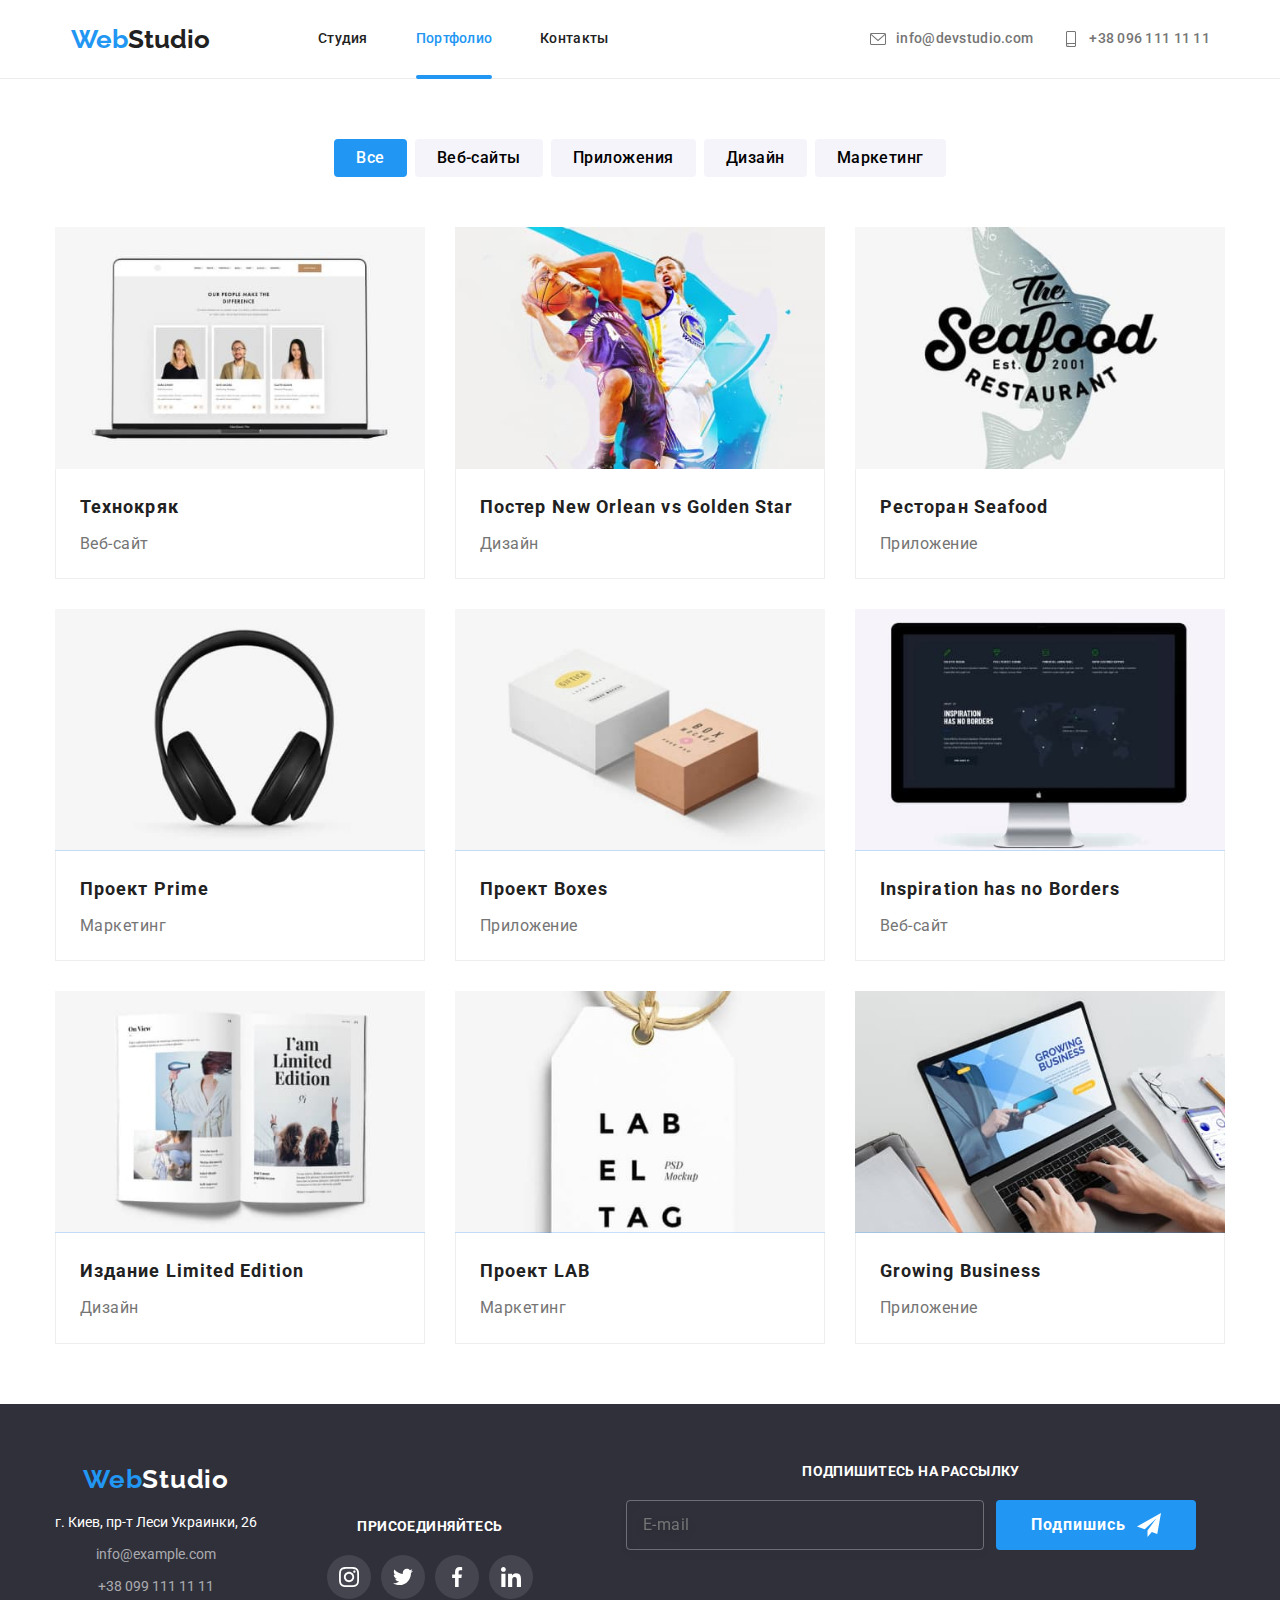
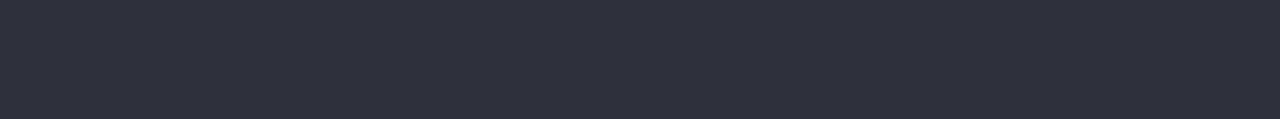
==== commit 7cd4ce37: "Final" ====
--- a/portfolio.html
+++ b/portfolio.html
@@ -113,7 +113,15 @@
                             <li class="prtf-list">
                                 <a href="" class="prtf-link">
                                         <div class="prtf-info">
-                                            <img src="./images/portfolio/mob/img1-450.jpg" alt="Ноутбук с портфолио" width="370" height="294">
+                                            <img
+                                                srcset="
+                                                ./images/portfolio/mob/img1-450.jpg 1x, 
+                                                ./images/portfolio/mob/img1-450-2x.jpg 2x
+                                                " 
+                                                src="./images/portfolio/mob/img1-450.jpg" 
+                                                alt="Ноутбук с портфолио" 
+                                                width="370" 
+                                                height="294">
                                             <div class="prtf-info-overlay">
                                                 <p class="prtf-info-text">Ресурс предлагает комплексные предложения с разным уровнем функционала и сервисов. Все это позволит
                                                 посетителю получить
@@ -129,7 +137,15 @@
                             <li class="prtf-list">
                                 <a href="" class="prtf-link">
                                     <div class="prtf-info">
-                                        <img src="./images/portfolio/mob/img1-450.jpg" alt="Баскетбол." width="370" height="294">
+                                        <img
+                                            srcset="
+                                            ./images/portfolio/mob/img2-450.jpg 1x, 
+                                            ./images/portfolio/mob/img2-450-2x.jpg 2x
+                                            " 
+                                            src="./images/portfolio/mob/img2-450.jpg" 
+                                            alt="Баскетбол." 
+                                            width="370" 
+                                            height="294">
                                         <div class="prtf-info-overlay">
                                             <p class="prtf-info-text">Lorem ipsum, dolor sit amet consectetur adipisicing elit. Beatae impedit autem quasi, voluptas tempore eos fugit optio esse officiis labore quos, excepturi, veniam incidunt hic laudantium nostrum temporibus velit maiores.</p>
                                         </div>
@@ -143,7 +159,15 @@
                             <li class="prtf-list">
                                 <a href="" class="prtf-link">
                                     <div class="prtf-info">
-                                        <img src="./images/portfolio/mob/img1-450.jpg" alt="Ресторан рыбной еды" width="370" height="294">
+                                        <img
+                                            srcset="
+                                            ./images/portfolio/mob/img3-450.jpg 1x, 
+                                            ./images/portfolio/mob/img3-450-2x.jpg 2x
+                                            " 
+                                            src="./images/portfolio/mob/img3-450.jpg" 
+                                            alt="Ресторан рыбной еды" 
+                                            width="370" 
+                                            height="294">
                                         <div class="prtf-info-overlay">
                                             <p class="prtf-info-text">Lorem ipsum, dolor sit amet consectetur adipisicing elit. Beatae impedit autem quasi, voluptas tempore eos fugit optio esse officiis labore quos, excepturi, veniam incidunt hic laudantium nostrum temporibus velit maiores.</p>
                                         </div>
@@ -157,7 +181,15 @@
                             <li class="prtf-list">
                                 <a href="" class="prtf-link">
                                     <div class="prtf-info">
-                                        <img src="./images/portfolio/mob/img1-450.jpg" alt="Наушники" width="370" height="294">
+                                        <img
+                                            srcset="
+                                            ./images/portfolio/mob/img4-450.jpg 1x, 
+                                            ./images/portfolio/mob/img4-450-2x.jpg 2x
+                                            " 
+                                            src="./images/portfolio/mob/img4-450.jpg" 
+                                            alt="Наушники" 
+                                            width="370" 
+                                            height="294">
                                         <div class="prtf-info-overlay">
                                             <p class="prtf-info-text">Lorem ipsum, dolor sit amet consectetur adipisicing elit. Beatae impedit autem quasi, voluptas tempore eos fugit optio esse officiis labore quos, excepturi, veniam incidunt hic laudantium nostrum temporibus velit maiores.</p>
                                         </div>
@@ -171,7 +203,15 @@
                             <li class="prtf-list">
                                 <a href="" class="prtf-link">
                                     <div class="prtf-info">
-                                        <img src="./images/portfolio/mob/img1-450.jpg" alt="Белая и коричневая коробка" width="370" height="294">
+                                        <img
+                                            srcset="
+                                            ./images/portfolio/mob/img5-450.jpg 1x, 
+                                            ./images/portfolio/mob/img5-450-2x.jpg 2x
+                                            " 
+                                            src="./images/portfolio/mob/img5-450.jpg" 
+                                            alt="Белая и коричневая коробка" 
+                                            width="370" 
+                                            height="294">
                                         <div class="prtf-info-overlay">
                                             <p class="prtf-info-text">Lorem ipsum, dolor sit amet consectetur adipisicing elit. Beatae impedit autem quasi, voluptas tempore eos fugit optio esse officiis labore quos, excepturi, veniam incidunt hic laudantium nostrum temporibus velit maiores.</p>
                                         </div>
@@ -185,7 +225,15 @@
                             <li class="prtf-list">
                                 <a href="" class="prtf-link">
                                     <div class="prtf-info">
-                                        <img src="./images/portfolio/mob/img1-450.jpg" alt="Монитор с темным сайтом" width="370" height="294">
+                                        <img
+                                            srcset="
+                                            ./images/portfolio/mob/img6-450.jpg 1x, 
+                                            ./images/portfolio/mob/img6-450-2x.jpg 2x
+                                            " 
+                                            src="./images/portfolio/mob/img6-450.jpg"
+                                            alt="Монитор с темным сайтом" 
+                                            width="370" 
+                                            height="294">
                                         <div class="prtf-info-overlay">
                                             <p class="prtf-info-text">Lorem ipsum, dolor sit amet consectetur adipisicing elit. Beatae impedit autem quasi, voluptas tempore eos fugit optio esse officiis labore quos, excepturi, veniam incidunt hic laudantium nostrum temporibus velit maiores.</p>
                                         </div>
@@ -199,7 +247,15 @@
                             <li class="prtf-list">
                                 <a href="" class="prtf-link">
                                     <div class="prtf-info">
-                                        <img src="./images/portfolio/mob/img1-450.jpg" alt="Бирка с названием" width="370" height="294">
+                                        <img
+                                        srcset="
+                                            ./images/portfolio/mob/img7-450.jpg 1x, 
+                                            ./images/portfolio/mob/img7-450-2x.jpg 2x
+                                            " 
+                                            src="./images/portfolio/mob/img7-450.jpg" 
+                                            alt="Бирка с названием" 
+                                            width="370" 
+                                            height="294">
                                         <div class="prtf-info-overlay">
                                             <p class="prtf-info-text">Lorem ipsum, dolor sit amet consectetur adipisicing elit. Beatae impedit autem quasi, voluptas tempore eos fugit optio esse officiis labore quos, excepturi, veniam incidunt hic laudantium nostrum temporibus velit maiores.</p>
                                         </div>
@@ -213,7 +269,15 @@
                             <li class="prtf-list">
                                 <a href="" class="prtf-link">
                                     <div class="prtf-info">
-                                        <img src="./images/portfolio/mob/img1-450.jpg" alt="Рабочий ноутбук с сайтом" width="370" height="294">
+                                        <img
+                                        srcset="
+                                            ./images/portfolio/mob/img8-450.jpg 1x, 
+                                            ./images/portfolio/mob/img8-450-2x.jpg 2x
+                                            " 
+                                            src="./images/portfolio/mob/img8-450.jpg" 
+                                            alt="Рабочий ноутбук с сайтом" 
+                                            width="370" 
+                                            height="294">
                                         <div class="prtf-info-overlay">
                                             <p class="prtf-info-text">Lorem ipsum, dolor sit amet consectetur adipisicing elit. Beatae impedit autem quasi, voluptas tempore eos fugit optio esse officiis labore quos, excepturi, veniam incidunt hic laudantium nostrum temporibus velit maiores.</p>
                                         </div>
@@ -227,7 +291,15 @@
                             <li class="prtf-list">
                                 <a href="" class="prtf-link">
                                     <div class="prtf-info">
-                                        <img src="./images/portfolio/mob/img1-450.jpg" alt="Книга лимитированная версия" width="370" height="294">
+                                        <img
+                                            srcset="
+                                            ./images/portfolio/mob/img9-450.jpg 1x, 
+                                            ../images/portfolio/mob/img9-450-2x.jpg 2x
+                                            " 
+                                            src="./images/portfolio/mob/img9-450.jpg" 
+                                            alt="Книга лимитированная версия" 
+                                            width="370" 
+                                            height="294">
                                         <div class="prtf-info-overlay">
                                             <p class="prtf-info-text">Lorem ipsum, dolor sit amet consectetur adipisicing elit. Beatae impedit autem quasi, voluptas tempore eos fugit optio esse officiis labore quos, excepturi, veniam incidunt hic laudantium nostrum temporibus velit maiores.</p>
                                         </div>
--- a/css/main.min.css
+++ b/css/main.min.css
@@ -1 +1 @@
-*{box-sizing:border-box}body{font-family:var(--basic-font);font-style:normal;color:var(--basic-color);min-width:320px}button{cursor:pointer;border:none;border-radius:4px}address{font-style:normal}img{display:block;width:100%;height:auto}p,h1,h2,h3,h4,h5,h6{margin:0}ul,p{margin:0;padding-left:0}img{display:block;margin:0;padding:0}a{text-decoration:none}li{list-style-type:none}input,textarea{outline:none}.visually-hidden{position:absolute;width:1px;height:1px;margin:-1px;border:0;padding:0;white-space:nowrap;clip-path:inset(100%);clip:rect(0 0 0 0);overflow:hidden}.is-hidden{opacity:0;pointer-events:none;visibility:hidden}:root{--basic-color: #212121;--second-basic-color: #2196f3;--third-basic-color: #ffffff;--basic-font-weight: 700;--secondary-font-weight:400;--third-font-weight:500;--typical-gap: 30px;--basic-font:"Roboto", sans-serif}.backdrop{position:fixed;top:0;left:0;width:100%;height:100%;background-color:rgba(0,0,0,.2);transition:opacity 250ms cubic-bezier(0.4, 0, 0.2, 1),visibility 250ms cubic-bezier(0.4, 0, 0.2, 1)}.container{width:100%;padding-left:15px;padding-right:15px;margin:0 auto}@media screen and (min-width: 320px){.container{min-width:320px}}@media screen and (max-width: 319px){.container{min-width:320px}}@media screen and (min-width: 768px){.container{min-width:768px}}@media screen and (min-width: 1200px){.container{max-width:1200px}}.logo{font-family:"Raleway",sans-serif;font-style:normal;font-weight:700;font-size:26px;line-height:1.19;color:var(--basic-color);align-items:center;padding:16px;display:block}@media screen and (min-width: 768px){.logo{display:flex}}.logo--part{color:var(--second-basic-color)}@media screen and (max-width: 767px){.backdrop{display:flex;justify-content:center;align-items:center}}.modal{background-color:#fff;box-shadow:0px 1px 3px rgba(0,0,0,.12),0px 1px 1px rgba(0,0,0,.14),0px 2px 1px rgba(0,0,0,.2);border-radius:4px;padding:40px}@media screen and (min-width: 320px){.modal{position:relative;width:450px;height:609px}}@media screen and (min-width: 320px)and (max-width: 480px){.modal{margin-right:15px;margin-left:15px}}@media screen and (max-width: 319px){.modal{position:relative;width:450px;height:609px}}@media screen and (max-width: 319px)and (max-width: 480px){.modal{margin-right:15px;margin-left:15px}}@media screen and (min-width: 768px){.modal{position:absolute;top:50%;left:50%;transform:translate(-50%, -50%)}}@media screen and (min-width: 1200px){.modal{width:530px;height:580px}}.button-close{position:absolute;display:flex;border-radius:50%;width:30px;height:30px;top:8px;right:8px;align-items:center;justify-content:center;background-color:rgba(0,0,0,0);border:1px solid rgba(0,0,0,.1)}.button-close:hover .close-button-in{fill:var(--second-basic-color)}.button-close:focus .close-button-in{fill:var(--second-basic-color)}.close-button-in{transition:fill 250ms cubic-bezier(0.4, 0, 0.2, 1)}.modal-title{font-weight:700;font-size:20px;line-height:1.5;text-align:center;letter-spacing:.03em;margin-bottom:12px;color:var(--basic-color)}@media screen and (min-width: 1200px){.modal-title{font-size:20px;line-height:1.15}}.modal-item{width:100%;height:40px;border:1px solid rgba(33,33,33,.2);border-radius:4px;padding-left:42px;background-color:rgba(0,0,0,0);transition:border-color 250ms cubic-bezier(0.4, 0, 0.2, 1)}.modal-item:hover,.modal-item:focus{border-color:var(--second-basic-color)}.modal-position:hover .modal-item,.modal-position:focus .modal-item{border-color:var(--second-basic-color)}.comment{font-size:16px;height:120px;resize:none;padding:12px 16px}.comment::placeholder{font-weight:400;font-size:16px;line-height:20px;letter-spacing:.01em;color:rgba(117,117,117,.5)}.modal-item-name{font-weight:400;font-size:12px;line-height:1.16;letter-spacing:.01em;color:#757575;margin-bottom:4px}@media screen and (min-width: 1200px){.modal-item-name{font-size:14px;line-height:1.14}}.modal-position{margin-bottom:10px}.modal-position:nth-child(4){margin-bottom:20px}.modal-icon-position{position:relative}.modal-icon{position:absolute;left:15px;top:50%;transform:translateY(-50%);transition:fill 250ms cubic-bezier(0.4, 0, 0.2, 1);fill:#212121}.modal-item:focus~.modal-icon{fill:var(--second-basic-color)}.modal-item:hover~.modal-icon{fill:var(--second-basic-color)}.modal-position:hover .modal-icon{fill:var(--second-basic-color)}.modal-position:focus .modal-icon{fill:var(--second-basic-color)}.button-position{display:flex;justify-content:center}.buttom-submit{width:200px;height:50px;background-color:var(--second-basic-color);color:var(--third-basic-color);transition:250ms cubic-bezier(0.4, 0, 0.2, 1)}.buttom-submit:hover,.buttom-submit:focus{background-color:#188ce8}.checkbox-position{margin-bottom:30px}.link-modal{font-size:12px;line-height:1.16;text-decoration:underline;color:var(--second-basic-color);margin-left:5px}@media screen and (min-width: 1200px){.link-modal{font-size:14px;line-height:1.71}}.checkbox-text{font-weight:400;font-size:12px;line-height:1.16;letter-spacing:.03em;color:#757575}.checkbox-text::before{display:inline-block;content:"";width:16px;height:15px;border:2px solid #303030;border-radius:3px;margin-right:4px}.checkbox-input:checked+.checkbox-text::before{background-color:var(--second-basic-color);background-image:url(../images/accept.svg);background-repeat:no-repeat;background-position:center;background-size:contain;border:rgba(0,0,0,0)}@media screen and (min-width: 1200px){.checkbox-text{font-size:14px;line-height:1.71}}.no-scroll{overflow:hidden}@media screen and (min-width: 768px){.menu{display:none}}.menu-open-btn,.menu-close-btn{position:absolute;top:10px;right:15px;padding:0;background-color:rgba(0,0,0,0)}.menu-icon{transition:fill 250ms cubic-bezier(0.4, 0, 0.2, 1)}.menu-close-btn:hover .menu-icon,.menu-close-btn:focus .menu-icon{fill:#2196f3}.menu-open-btn:hover .menu-icon,.menu-open-btn:focus .menu-icon{fill:#2196f3}.mob-menu{position:fixed;top:0;left:0;background-color:#fff;height:100vh;width:100vw;z-index:5;padding-top:48px;padding-bottom:48px;padding-left:30px;transition:opacity 250ms cubic-bezier(0.4, 0, 0.2, 1),visibility 250ms cubic-bezier(0.4, 0, 0.2, 1)}.mob-menu .menu-thumb{display:flex;flex-direction:column;height:100%;overflow:auto}.menu-page{padding:0;align-items:center}.menu-page__list{font-weight:var(--third-font-weight);font-size:40px;line-height:1.17;letter-spacing:.02em;color:#2196f3}.menu-page__list+.menu-page__list{margin-top:32px}.menu-page__link{font-weight:var(--third-font-weight);letter-spacing:.02em;color:var(--basic-color);display:flex;transition:color 250ms cubic-bezier(0.4, 0, 0.2, 1)}.menu-page__link:focus,.menu-page__link:hover{color:var(--second-basic-color)}.menu-page__link--visited{color:var(--second-basic-color)}.menu-bottom{margin-top:auto}.menu-contact{padding:0;align-items:center;margin-left:auto;margin-bottom:64px}.menu-contact__tel{font-weight:var(--third-font-weight);font-size:34px;line-height:1.17;letter-spacing:.02em;color:#2196f3;margin-bottom:32px}.menu-contact__mail{font-weight:var(--third-font-weight);font-size:24px;line-height:28px;letter-spacing:.02em;color:#757575}.menu-soc-list{display:flex}.menu-soc-link{font-weight:var(--third-font-weight);font-size:18px;line-height:1.22;letter-spacing:.02em;color:#2196f3}.soc-line{margin-left:10px;margin-right:10px;color:rgba(33,33,33,.2)}.header{border-bottom:1px solid #ececec}.header-nav{display:none}@media screen and (min-width: 768px){.header-nav{display:flex}}.header__wrap{display:flex}@media screen and (max-width: 1199px){.header__wrap{justify-content:space-between;margin:0;padding:0}}.header-page{padding:0;display:flex;align-items:center}@media screen and (min-width: 1200px){.header-page{margin-left:93px}}.header-contact{padding:0;display:none;align-items:center}@media screen and (min-width: 768px){.header-contact{display:block;margin-top:21px;margin-right:15px}}@media screen and (min-width: 1200px){.header-contact{display:flex;flex-wrap:nowrap;margin-left:auto;margin-top:0}}.header-page__list:not(:last-child){margin-right:50px}.header-page__link{position:relative;font-weight:var(--third-font-weight);font-size:14px;line-height:1.14;letter-spacing:.02em;color:var(--basic-color);padding:32px 0;align-items:stretch;display:flex;transition:color 250ms cubic-bezier(0.4, 0, 0.2, 1);margin:-1px}.header-page__link:focus,.header-page__link:hover{color:var(--second-basic-color)}.header-page__link--visited{color:var(--second-basic-color)}.header-page__link--visited::after{position:absolute;bottom:0;content:"";width:100%;height:4px;background-color:var(--second-basic-color);border-radius:2px}.header-contact__item{font-weight:var(--third-font-weight);font-size:14px;line-height:1.14;letter-spacing:.02em;color:#757575;align-items:center;display:flex;transition:color 250ms cubic-bezier(0.4, 0, 0.2, 1)}.header-contact__item:focus,.header-contact__item:hover{color:var(--second-basic-color)}@media screen and (max-width: 1199px)and (min-width: 768px){.header-page__contact+.header-page__contact{margin-top:10px}}@media screen and (min-width: 1200px){.header-page__contact+.header-page__contact{margin-left:30px}}.header-contact__icon{margin-right:8px}.header-contact__item .header-contact__icon{fill:currentColor}.header-contact__item:focus .header-contact__icon{fill:currentColor}.header-contact__item:hover .header-contact__icon{fill:currentColor}@media screen and (min-width: 1200px){.header-contact__icon{margin-right:10px}}.hero{min-width:320px;background-color:#2f303a;padding:118px 0;margin:0 auto;background-image:linear-gradient(rgba(47, 48, 58, 0.4), rgba(47, 48, 58, 0.4)),url(/images/hero/hero-bg-mob.jpg);background-position:center;background-repeat:no-repeat;background-size:cover}@media screen and (min-width: 768px){.hero{min-width:768px}}@media screen and (min-width: 1200px){.hero{max-width:1600px;padding:200px 0}}.hero-title{font-weight:900;font-size:26px;line-height:1.62;letter-spacing:.06em;text-transform:uppercase;color:var(--third-basic-color);margin-bottom:var(--typical-gap);padding:0;max-width:360px;text-align:center}@media screen and (min-width: 1200px){.hero-title{font-size:44px;line-height:1.36;max-width:696px}}.hero-items{display:flex;flex-direction:column;align-items:center}.hero-btn{font-weight:var(--basic-font-weight);font-size:16px;line-height:1.85;color:var(--third-basic-color);background-color:var(--second-basic-color);padding:10px 32px;max-width:200px;transition:background-color 250ms cubic-bezier(0.4, 0, 0.2, 1)}.hero-btn:hover,.hero-btn:focus{background-color:#188ce8}.text{padding:60px 0}@media screen and (min-width: 1200px){.text{padding:94px 0}}@media screen and (min-width: 320px){.benefits{max-width:480px}}@media screen and (max-width: 319px){.benefits{max-width:480px}}@media screen and (min-width: 768px){.benefits{max-width:768px}}@media screen and (min-width: 1200px){.benefits{max-width:1200px}}@media screen and (min-width: 320px){.text-list:not(:last-child){margin-bottom:-15px}}@media screen and (max-width: 319px){.text-list:not(:last-child){margin-bottom:-15px}}@media screen and (min-width: 768px){.text-list{margin:-15px;display:flex;align-items:center;flex-wrap:wrap;justify-content:center}}@media screen and (min-width: 1200px){.text-list{display:flex}}.icon-list{background-color:#f5f4fa;display:flex;height:120px;background-repeat:no-repeat;background-position:center;margin-bottom:30px;align-items:center;justify-content:center}@media screen and (min-width: 768px){.icon-list{width:354px}}@media screen and (min-width: 1200px){.icon-list{width:270px}}.text-li{display:block}@media screen and (min-width: 320px){.text-li:not(:last-child){margin-bottom:15px}}@media screen and (max-width: 319px){.text-li:not(:last-child){margin-bottom:15px}}@media screen and (min-width: 768px){.text-li{margin:15px;max-width:354px;width:calc((100% - 60px)/2)}}@media screen and (min-width: 1200px){.text-li{width:270px}}.text-item-name{font-weight:var(--basic-font-weight);font-size:14px;line-height:1.14;letter-spacing:.03em;text-transform:uppercase;margin-bottom:10px;padding:0}@media screen and (min-width: 320px){.text-item-name{text-align:center}}@media screen and (max-width: 319px){.text-item-name{text-align:center}}@media screen and (min-width: 768px){.text-item-name{text-align:start}}.text-item{font-size:14px;line-height:1.7;color:#757575;padding:0;margin:0}.do{padding-bottom:94px}@media screen and (max-width: 1199px){.do{display:none}}.do-title{font-weight:var(--basic-font-weight);font-size:36px;line-height:1.16;text-align:center;letter-spacing:.03em;margin-bottom:50px}.do-list{position:relative;display:flex;padding:0}.do-item:not(:last-child){margin-right:var(--typical-gap)}.do-text{position:absolute;width:370px;height:70px;bottom:0;display:flex;align-items:center;justify-content:center;font-size:14px;line-height:1.14px;text-align:center;letter-spacing:.03em;text-transform:uppercase;color:#fff;background-color:rgba(47,48,58,.8)}.team{background-color:#f5f4fa;padding:60px 0}@media screen and (min-width: 1200px){.team{padding:94px 0}}@media screen and (min-width: 320px){.team-wrap{max-width:480px}}@media screen and (max-width: 319px){.team-wrap{max-width:480px}}@media screen and (min-width: 768px){.team-wrap{max-width:768px}}@media screen and (min-width: 1200px){.team-wrap{max-width:1200px}}.team-title{font-weight:var(--basic-font-weight);font-size:28px;line-height:1.17;text-align:center;letter-spacing:.03em;margin-bottom:30px;padding:0}@media screen and (min-width: 768px){.team-title{font-size:28px;line-height:1.17}}@media screen and (min-width: 1200px){.team-title{font-size:36px;line-height:1.16;margin:0 0 50px 0}}.team-list{padding:0;margin:0;margin:-15px}@media screen and (min-width: 768px){.team-list{display:flex;flex-wrap:wrap;justify-content:center}}@media screen and (min-width: 1200px){.team-social-item:not(:last-child){margin-right:10px}}.team-social{display:flex;justify-content:center}.team-social-link{display:flex;width:44px;height:44px;border-radius:50%;align-items:center;justify-content:center;transition:background-color 250ms cubic-bezier(0.4, 0, 0.2, 1)}.team-social-link:hover,.team-social-link:focus{background-color:#2196f3}.team-social-icon{fill:#afb1b8;transition:fill 250ms cubic-bezier(0.4, 0, 0.2, 1)}.team-social-link:focus .team-social-icon{fill:#fff}.team-social-link:hover .team-social-icon{fill:#fff}.team-item{box-shadow:0px 1px 3px rgba(0,0,0,.12),0px 1px 1px rgba(0,0,0,.14),0px 2px 1px rgba(0,0,0,.2);border-radius:0px 0px 4px 4px;background-color:var(--third-basic-color);margin:15px}@media screen and (min-width: 768px){.team-item{max-width:354px;flex-basis:calc((100% - 30px)/2)}}@media screen and (min-width: 1200px){.team-item{max-width:270px}}.team-name-job{padding:var(--typical-gap) 0}.team-person{font-weight:var(--third-font-weight);font-size:16px;line-height:1.18;text-align:center;color:var(--basic-color);margin-bottom:10px;padding:0}.team-person-job{font-size:16px;line-height:1.18;text-align:center;color:#757575;margin-bottom:16px;padding:0}.clients{padding:60px 0}@media screen and (min-width: 1200px){.clients{padding:94px 0}}@media screen and (min-width: 320px){.client-wrap{max-width:480px}}@media screen and (max-width: 319px){.client-wrap{max-width:480px}}@media screen and (min-width: 768px){.client-wrap{max-width:768px}}@media screen and (min-width: 1200px){.client-wrap{max-width:1200px}}.clients-title{font-weight:var(--basic-font-weight);font-size:28px;line-height:1.17;text-align:center;letter-spacing:.03em;color:var(--basic-color);margin-bottom:30px}@media screen and (min-width: 1200px){.clients-title{font-size:36px;line-height:1.16;margin-bottom:50px}}.clients-list{display:flex;flex-wrap:wrap;justify-content:center;margin:-15px}.clients-item{border:1px solid #afb1b8;border-radius:4px;max-width:210px;max-height:92px;margin:15px;transition:border-color 250ms cubic-bezier(0.4, 0, 0.2, 1)}.clients-item:hover,.clients-item:focus{border-color:var(--second-basic-color)}@media screen and (min-width: 1200px){.clients-item{max-width:170px}}.clients-link{display:flex;width:210px;height:92px;align-items:center;justify-content:center}@media screen and (min-width: 768px){.clients-link{width:226px}}@media screen and (min-width: 1200px){.clients-link{width:170px}}.clients-icon{fill:#afb1b8;transition:fill 250ms cubic-bezier(0.4, 0, 0.2, 1)}.clients-item:hover .clients-icon{fill:var(--second-basic-color)}.footer{background-color:#2f303a;padding:60px 0}@media screen and (min-width: 768px){.footer-tablet-wrap{display:flex}}@media screen and (min-width: 768px)and (max-width: 1199px){.footer-tablet-wrap{justify-content:space-around;width:100%}}@media screen and (min-width: 1200px){.footer-tablet-wrap{flex-wrap:nowrap;align-items:flex-end}}.footer-wrap{display:flex}@media screen and (max-width: 767px){.footer-wrap{flex-direction:column;justify-content:center;align-items:center}}@media screen and (min-width: 768px)and (max-width: 1199px){.footer-wrap{flex-wrap:wrap}}@media screen and (min-width: 1200px){.footer-wrap{flex-wrap:nowrap;flex-direction:row}}.footer__logo{padding-top:0;letter-spacing:.03em;color:var(--third-basic-color)}.footer-address{font-weight:var(--secondary-font-weight);font-size:14px;line-height:1.71;color:var(--third-basic-color);margin-bottom:60px}.footer-breadcrumbs{display:flex;flex-direction:column;align-items:center;padding:0}.footer-breadcrumbs__contact{margin-top:8px}.footer-link{font-weight:var(--secondary-font-weight);font-size:14px;line-height:1.17;color:rgba(255,255,255,.6)}.footer-item__title{font-weight:var(--basic-font-weight);font-size:14px;line-height:1.14;letter-spacing:.03em;text-transform:uppercase;margin-bottom:20px;color:var(--third-basic-color)}.footer-item__list{margin-bottom:60px;display:flex;flex-grow:1}.footer-social+.footer-social{margin-left:10px}.footer-social__link{display:flex;width:44px;height:44px;border-radius:50%;align-items:center;justify-content:center;background-color:rgba(255,255,255,.1);transition:background-color 250ms cubic-bezier(0.4, 0, 0.2, 1)}.footer-social__link:hover,.footer-social__link:focus{background-color:var(--second-basic-color)}.footer-social__icon{fill:var(--third-basic-color)}.footer-item{display:flex;flex-direction:column;justify-content:center;align-items:center}@media screen and (min-width: 1200px){.footer-item+.footer-item{margin-left:70px}}.social-form{width:100%}@media screen and (min-width: 1200px){.social-form{width:auto;margin-left:93px;align-items:center}}.social-form__list{display:flex;justify-content:center;font-weight:var(--basic-font-weight);font-size:14px;line-height:1.14;letter-spacing:.03em;text-transform:uppercase;color:#fff;margin-bottom:20px}.social-form__btn{display:flex;flex-direction:column;align-items:center}@media screen and (min-width: 1200px){.social-form__btn{flex-direction:row}}.social-form__mail{width:100%;max-width:450px;height:50px;padding-left:16px;background-color:rgba(0,0,0,0);border:1px solid rgba(255,255,255,.3);box-sizing:border-box;filter:drop-shadow(0px 4px 4px rgba(0, 0, 0, 0.15));border-radius:4px;font-weight:var(--secondary-font-weight);font-size:16px;line-height:1.25;display:flex;align-items:center;letter-spacing:.03em;color:rgba(255,255,255,.6)}@media screen and (min-width: 1200px){.social-form__mail{width:358px;margin-right:12px}}.social-form__subscribe-btn{width:200px;height:50px;font-weight:var(--basic-font-weight);font-size:16px;line-height:1.88;display:flex;align-items:center;justify-content:space-around;letter-spacing:.06em;color:#fff;background-color:var(--second-basic-color);padding:10px 29px;transition:background-color 250ms cubic-bezier(0.4, 0, 0.2, 1);margin-top:20px}.social-form__subscribe-btn:focus,.social-form__subscribe-btn:hover{background-color:#188ce8}@media screen and (min-width: 1200px){.social-form__subscribe-btn{margin-top:0}}.social-form__subscribe-icon{fill:var(--third-basic-color)}.portfolio{padding:60px 0}@media screen and (min-width: 320px){.prtf-wrap{max-width:480px}}@media screen and (max-width: 319px){.prtf-wrap{max-width:480px}}@media screen and (min-width: 768px){.prtf-wrap{max-width:768px}}@media screen and (min-width: 1200px){.prtf-wrap{max-width:1200px}}.nav-btn{font-weight:var(--third-font-weight);font-size:16px;line-height:1.62;text-align:center;letter-spacing:.03em;background-color:#f5f4fa;padding:6px 22px;margin:0;transition:background-color 250ms cubic-bezier(0.4, 0, 0.2, 1),color 250ms cubic-bezier(0.4, 0, 0.2, 1),box-shadow 250ms cubic-bezier(0.4, 0, 0.2, 1),color 250ms cubic-bezier(0.4, 0, 0.2, 1)}.prtf-btn :focus,.prtf-btn :hover{background-color:var(--second-basic-color);color:var(--third-basic-color);box-shadow:0px 1px 1px rgba(0,0,0,.12),0px 4px 4px rgba(0,0,0,.06),1px 4px 6px rgba(0,0,0,.16)}.prtf-btn:not(:last-child){margin-right:8px}.btn-prtf-now{color:var(--third-basic-color);background-color:var(--second-basic-color)}@media screen and (min-width: 768px){.prtf-item{margin:-15px;display:flex;flex-wrap:wrap;padding:0}}.prtf-item-name{font-weight:var(--basic-font-weight);font-size:18px;line-height:2;letter-spacing:.06em;color:var(--basic-color);margin-bottom:4px;padding:0}.prtf-item-text{font-size:16px;line-height:1.85;letter-spacing:.03em;color:#757575;padding:0}.prtf-list{padding:0}@media screen and (max-width: 767px){.prtf-list:not(:last-child){margin-bottom:var(--typical-gap)}}@media screen and (min-width: 768px){.prtf-list{margin:15px;width:354px}}@media screen and (min-width: 1200px){.prtf-list{width:370px}}.prtf-link{transition:box-shadow 250ms cubic-bezier(0.4, 0, 0.2, 1)}.prtf-link:hover,.prtf-link:focus{box-shadow:0px 1px 1px rgba(0,0,0,.12),0px 4px 4px rgba(0,0,0,.06),1px 4px 6px rgba(0,0,0,.16)}.prtf-info{position:relative;overflow:hidden}.prtf-info-overlay{position:absolute;top:0;left:0;background-color:rgba(33,150,243,.9);width:100%;height:100%;transform:translateY(100%);transition:transform 250ms cubic-bezier(0.4, 0, 0.2, 1)}.prtf-link:hover .prtf-info-overlay,.prtf-link:focus .prtf-info-overlay{transform:translateY(0)}.prtf-info-text{position:absolute;top:50%;left:50%;transform:translate(-50%, -50%);min-width:322px;min-height:168px;font-size:18px;line-height:1.56;letter-spacing:.03em;color:#fff}.border-prtf{border-right:1px solid #eee;border-left:1px solid #eee;border-bottom:1px solid #eee;padding:20px 24px}.prtf-list-btn{display:flex;flex-wrap:wrap;margin-bottom:40px}@media screen and (min-width: 768px){.prtf-list-btn{padding:0;margin-right:0;margin-bottom:50px;justify-content:center}}/*# sourceMappingURL=main.min.css.map */+*{box-sizing:border-box}body{font-family:var(--basic-font);font-style:normal;color:var(--basic-color);min-width:320px}button{cursor:pointer;border:none;border-radius:4px}address{font-style:normal}img{display:block;width:100%;height:auto}p,h1,h2,h3,h4,h5,h6{margin:0}ul,p{margin:0;padding-left:0}img{display:block;margin:0;padding:0}a{text-decoration:none}li{list-style-type:none}input,textarea{outline:none}.visually-hidden{position:absolute;width:1px;height:1px;margin:-1px;border:0;padding:0;white-space:nowrap;clip-path:inset(100%);clip:rect(0 0 0 0);overflow:hidden}.is-hidden{opacity:0;pointer-events:none;visibility:hidden}:root{--basic-color: #212121;--second-basic-color: #2196f3;--third-basic-color: #ffffff;--basic-font-weight: 700;--secondary-font-weight:400;--third-font-weight:500;--typical-gap: 30px;--basic-font:"Roboto", sans-serif}.backdrop{position:fixed;top:0;left:0;width:100%;height:100%;background-color:rgba(0,0,0,.2);transition:opacity 250ms cubic-bezier(0.4, 0, 0.2, 1),visibility 250ms cubic-bezier(0.4, 0, 0.2, 1)}.container{width:100%;padding-left:15px;padding-right:15px;margin:0 auto}@media screen and (min-width: 320px){.container{min-width:320px}}@media screen and (max-width: 319px){.container{min-width:320px}}@media screen and (min-width: 768px){.container{min-width:768px}}@media screen and (min-width: 1200px){.container{max-width:1200px}}.logo{font-family:"Raleway",sans-serif;font-style:normal;font-weight:700;font-size:26px;line-height:1.19;color:var(--basic-color);align-items:center;padding:16px;display:block}@media screen and (min-width: 768px){.logo{display:flex}}.logo--part{color:var(--second-basic-color)}@media screen and (max-width: 767px){.backdrop{display:flex;justify-content:center;align-items:center}}.modal{background-color:#fff;box-shadow:0px 1px 3px rgba(0,0,0,.12),0px 1px 1px rgba(0,0,0,.14),0px 2px 1px rgba(0,0,0,.2);border-radius:4px;padding:40px}@media screen and (min-width: 320px){.modal{position:relative;width:450px;height:609px}}@media screen and (min-width: 320px)and (max-width: 480px){.modal{margin-right:15px;margin-left:15px}}@media screen and (max-width: 319px){.modal{position:relative;width:450px;height:609px}}@media screen and (max-width: 319px)and (max-width: 480px){.modal{margin-right:15px;margin-left:15px}}@media screen and (min-width: 768px){.modal{position:absolute;top:50%;left:50%;transform:translate(-50%, -50%)}}@media screen and (min-width: 1200px){.modal{width:530px;height:580px}}.button-close{position:absolute;display:flex;border-radius:50%;width:30px;height:30px;top:8px;right:8px;align-items:center;justify-content:center;background-color:rgba(0,0,0,0);border:1px solid rgba(0,0,0,.1)}.button-close:hover .close-button-in{fill:var(--second-basic-color)}.button-close:focus .close-button-in{fill:var(--second-basic-color)}.close-button-in{transition:fill 250ms cubic-bezier(0.4, 0, 0.2, 1)}.modal-title{font-weight:700;font-size:20px;line-height:1.5;text-align:center;letter-spacing:.03em;margin-bottom:12px;color:var(--basic-color)}@media screen and (min-width: 1200px){.modal-title{font-size:20px;line-height:1.15}}.modal-item{width:100%;height:40px;border:1px solid rgba(33,33,33,.2);border-radius:4px;padding-left:42px;background-color:rgba(0,0,0,0);transition:border-color 250ms cubic-bezier(0.4, 0, 0.2, 1)}.modal-item:hover,.modal-item:focus{border-color:var(--second-basic-color)}.modal-position:hover .modal-item,.modal-position:focus .modal-item{border-color:var(--second-basic-color)}.comment{font-size:16px;height:120px;resize:none;padding:12px 16px}.comment::placeholder{font-weight:400;font-size:16px;line-height:20px;letter-spacing:.01em;color:rgba(117,117,117,.5)}.modal-item-name{font-weight:400;font-size:12px;line-height:1.16;letter-spacing:.01em;color:#757575;margin-bottom:4px}@media screen and (min-width: 1200px){.modal-item-name{font-size:14px;line-height:1.14}}.modal-position{margin-bottom:10px}.modal-position:nth-child(4){margin-bottom:20px}.modal-icon-position{position:relative}.modal-icon{position:absolute;left:15px;top:50%;transform:translateY(-50%);transition:fill 250ms cubic-bezier(0.4, 0, 0.2, 1);fill:#212121}.modal-item:focus~.modal-icon{fill:var(--second-basic-color)}.modal-item:hover~.modal-icon{fill:var(--second-basic-color)}.modal-position:hover .modal-icon{fill:var(--second-basic-color)}.modal-position:focus .modal-icon{fill:var(--second-basic-color)}.button-position{display:flex;justify-content:center}.buttom-submit{width:200px;height:50px;background-color:var(--second-basic-color);color:var(--third-basic-color);transition:250ms cubic-bezier(0.4, 0, 0.2, 1)}.buttom-submit:hover,.buttom-submit:focus{background-color:#188ce8}.checkbox-position{margin-bottom:30px}.link-modal{font-size:12px;line-height:1.16;text-decoration:underline;color:var(--second-basic-color);margin-left:5px}@media screen and (min-width: 1200px){.link-modal{font-size:14px;line-height:1.71}}.checkbox-text{font-weight:400;font-size:12px;line-height:1.16;letter-spacing:.03em;color:#757575}.checkbox-text::before{display:inline-block;content:"";width:16px;height:15px;border:2px solid #303030;border-radius:3px;margin-right:4px}.checkbox-input:checked+.checkbox-text::before{background-color:var(--second-basic-color);background-image:url(../images/accept.svg);background-repeat:no-repeat;background-position:center;background-size:contain;border:rgba(0,0,0,0)}@media screen and (min-width: 1200px){.checkbox-text{font-size:14px;line-height:1.71}}.no-scroll{overflow:hidden}@media screen and (min-width: 768px){.menu{display:none}}.menu-open-btn,.menu-close-btn{position:absolute;top:10px;right:15px;padding:0;background-color:rgba(0,0,0,0)}.menu-icon{transition:fill 250ms cubic-bezier(0.4, 0, 0.2, 1)}.menu-close-btn:hover .menu-icon,.menu-close-btn:focus .menu-icon{fill:#2196f3}.menu-open-btn:hover .menu-icon,.menu-open-btn:focus .menu-icon{fill:#2196f3}.mob-menu{position:fixed;top:0;left:0;background-color:#fff;height:100vh;width:100vw;z-index:5;padding-top:48px;padding-bottom:48px;padding-left:30px;transition:opacity 250ms cubic-bezier(0.4, 0, 0.2, 1),visibility 250ms cubic-bezier(0.4, 0, 0.2, 1)}.mob-menu .menu-thumb{display:flex;flex-direction:column;height:100%;overflow:auto}.menu-page{padding:0;align-items:center}.menu-page__list{font-weight:var(--third-font-weight);font-size:40px;line-height:1.17;letter-spacing:.02em;color:#2196f3}.menu-page__list+.menu-page__list{margin-top:32px}.menu-page__link{font-weight:var(--third-font-weight);letter-spacing:.02em;color:var(--basic-color);display:flex;transition:color 250ms cubic-bezier(0.4, 0, 0.2, 1)}.menu-page__link:focus,.menu-page__link:hover{color:var(--second-basic-color)}.menu-page__link--visited{color:var(--second-basic-color)}.menu-bottom{margin-top:auto}.menu-contact{padding:0;align-items:center;margin-left:auto;margin-bottom:64px}.menu-contact__tel{font-weight:var(--third-font-weight);font-size:34px;line-height:1.17;letter-spacing:.02em;color:#2196f3;margin-bottom:32px}.menu-contact__mail{font-weight:var(--third-font-weight);font-size:24px;line-height:28px;letter-spacing:.02em;color:#757575}.menu-soc-list{display:flex}.menu-soc-link{font-weight:var(--third-font-weight);font-size:18px;line-height:1.22;letter-spacing:.02em;color:#2196f3}.soc-line{margin-left:10px;margin-right:10px;color:rgba(33,33,33,.2)}.header{border-bottom:1px solid #ececec}.header-nav{display:none}@media screen and (min-width: 768px){.header-nav{display:flex}}.header__wrap{display:flex}@media screen and (max-width: 1199px){.header__wrap{justify-content:space-between;margin:0;padding:0}}.header-page{padding:0;display:flex;align-items:center}@media screen and (min-width: 1200px){.header-page{margin-left:93px}}.header-contact{padding:0;display:none;align-items:center}@media screen and (min-width: 768px){.header-contact{display:block;margin-top:21px;margin-right:15px}}@media screen and (min-width: 1200px){.header-contact{display:flex;flex-wrap:nowrap;margin-left:auto;margin-top:0}}.header-page__list:not(:last-child){margin-right:50px}.header-page__link{position:relative;font-weight:var(--third-font-weight);font-size:14px;line-height:1.14;letter-spacing:.02em;color:var(--basic-color);padding:32px 0;align-items:stretch;display:flex;transition:color 250ms cubic-bezier(0.4, 0, 0.2, 1);margin:-1px}.header-page__link:focus,.header-page__link:hover{color:var(--second-basic-color)}.header-page__link--visited{color:var(--second-basic-color)}.header-page__link--visited::after{position:absolute;bottom:0;content:"";width:100%;height:4px;background-color:var(--second-basic-color);border-radius:2px}.header-contact__item{font-weight:var(--third-font-weight);font-size:14px;line-height:1.14;letter-spacing:.02em;color:#757575;align-items:center;display:flex;transition:color 250ms cubic-bezier(0.4, 0, 0.2, 1)}.header-contact__item:focus,.header-contact__item:hover{color:var(--second-basic-color)}@media screen and (max-width: 1199px)and (min-width: 768px){.header-page__contact+.header-page__contact{margin-top:10px}}@media screen and (min-width: 1200px){.header-page__contact+.header-page__contact{margin-left:30px}}.header-contact__icon{margin-right:8px}.header-contact__item .header-contact__icon{fill:currentColor}.header-contact__item:focus .header-contact__icon{fill:currentColor}.header-contact__item:hover .header-contact__icon{fill:currentColor}@media screen and (min-width: 1200px){.header-contact__icon{margin-right:10px}}.hero{min-width:320px;background-color:#2f303a;padding:118px 0;margin:0 auto;background-image:linear-gradient(rgba(47, 48, 58, 0.4), rgba(47, 48, 58, 0.4)),url(/images/hero/hero-bg-mob.jpg);background-position:center;background-repeat:no-repeat;background-size:cover}@media(min-device-pixel-ratio: 2),(min-resolution: 192dpi),(min-resolution: 2dppx){.hero{background-image:linear-gradient(rgba(47, 48, 58, 0.4), rgba(47, 48, 58, 0.4)),url("/images/hero/hero-bg-mob-x2.jpg")}}@media screen and (min-width: 768px){.hero{min-width:768px;background-image:linear-gradient(rgba(47, 48, 58, 0.4), rgba(47, 48, 58, 0.4)),url(/images/hero/hero-bg-tab.jpg)}}@media screen and (min-width: 768px)and (min-device-pixel-ratio: 2),screen and (min-width: 768px)and (min-resolution: 192dpi),screen and (min-width: 768px)and (min-resolution: 2dppx){.hero{background-image:linear-gradient(rgba(47, 48, 58, 0.4), rgba(47, 48, 58, 0.4)),url("/images/hero/hero-bg-tab-x2.jpg")}}@media screen and (min-width: 1200px){.hero{max-width:1600px;padding:200px 0;background-image:linear-gradient(rgba(47, 48, 58, 0.4), rgba(47, 48, 58, 0.4)),url(/images/hero/hero-bg-desktop.jpg)}}@media screen and (min-width: 1200px)and (min-device-pixel-ratio: 2),screen and (min-width: 1200px)and (min-resolution: 192dpi),screen and (min-width: 1200px)and (min-resolution: 2dppx){.hero{background-image:linear-gradient(rgba(47, 48, 58, 0.4), rgba(47, 48, 58, 0.4)),url("/images/hero/hero-bg-desktop-x2.jpg")}}.hero-title{font-weight:900;font-size:26px;line-height:1.62;letter-spacing:.06em;text-transform:uppercase;color:var(--third-basic-color);margin-bottom:var(--typical-gap);padding:0;max-width:360px;text-align:center}@media screen and (min-width: 1200px){.hero-title{font-size:44px;line-height:1.36;max-width:696px}}.hero-items{display:flex;flex-direction:column;align-items:center}.hero-btn{font-weight:var(--basic-font-weight);font-size:16px;line-height:1.85;color:var(--third-basic-color);background-color:var(--second-basic-color);padding:10px 32px;max-width:200px;transition:background-color 250ms cubic-bezier(0.4, 0, 0.2, 1)}.hero-btn:hover,.hero-btn:focus{background-color:#188ce8}.text{padding:60px 0}@media screen and (min-width: 1200px){.text{padding:94px 0}}@media screen and (min-width: 320px){.benefits{max-width:480px}}@media screen and (max-width: 319px){.benefits{max-width:480px}}@media screen and (min-width: 768px){.benefits{max-width:768px}}@media screen and (min-width: 1200px){.benefits{max-width:1200px}}@media screen and (min-width: 320px){.text-list:not(:last-child){margin-bottom:-15px}}@media screen and (max-width: 319px){.text-list:not(:last-child){margin-bottom:-15px}}@media screen and (min-width: 768px){.text-list{margin:-15px;display:flex;align-items:center;flex-wrap:wrap;justify-content:center}}@media screen and (min-width: 1200px){.text-list{display:flex}}.icon-list{background-color:#f5f4fa;display:flex;height:120px;background-repeat:no-repeat;background-position:center;margin-bottom:30px;align-items:center;justify-content:center}@media screen and (min-width: 768px){.icon-list{width:354px}}@media screen and (min-width: 1200px){.icon-list{width:270px}}.text-li{display:block}@media screen and (min-width: 320px){.text-li:not(:last-child){margin-bottom:15px}}@media screen and (max-width: 319px){.text-li:not(:last-child){margin-bottom:15px}}@media screen and (min-width: 768px){.text-li{margin:15px;max-width:354px;width:calc((100% - 60px)/2)}}@media screen and (min-width: 1200px){.text-li{width:270px}}.text-item-name{font-weight:var(--basic-font-weight);font-size:14px;line-height:1.14;letter-spacing:.03em;text-transform:uppercase;margin-bottom:10px;padding:0}@media screen and (min-width: 320px){.text-item-name{text-align:center}}@media screen and (max-width: 319px){.text-item-name{text-align:center}}@media screen and (min-width: 768px){.text-item-name{text-align:start}}.text-item{font-size:14px;line-height:1.7;color:#757575;padding:0;margin:0}.do{padding-bottom:94px}@media screen and (max-width: 1199px){.do{display:none}}.do-title{font-weight:var(--basic-font-weight);font-size:36px;line-height:1.16;text-align:center;letter-spacing:.03em;margin-bottom:50px}.do-list{position:relative;display:flex;padding:0}.do-item:not(:last-child){margin-right:var(--typical-gap)}.do-text{position:absolute;width:370px;height:70px;bottom:0;display:flex;align-items:center;justify-content:center;font-size:14px;line-height:1.14px;text-align:center;letter-spacing:.03em;text-transform:uppercase;color:#fff;background-color:rgba(47,48,58,.8)}.team{background-color:#f5f4fa;padding:60px 0}@media screen and (min-width: 1200px){.team{padding:94px 0}}@media screen and (min-width: 320px){.team-wrap{max-width:480px}}@media screen and (max-width: 319px){.team-wrap{max-width:480px}}@media screen and (min-width: 768px){.team-wrap{max-width:768px}}@media screen and (min-width: 1200px){.team-wrap{max-width:1200px}}.team-title{font-weight:var(--basic-font-weight);font-size:28px;line-height:1.17;text-align:center;letter-spacing:.03em;margin-bottom:30px;padding:0}@media screen and (min-width: 768px){.team-title{font-size:28px;line-height:1.17}}@media screen and (min-width: 1200px){.team-title{font-size:36px;line-height:1.16;margin:0 0 50px 0}}.team-list{padding:0;margin:0;margin:-15px}@media screen and (min-width: 768px){.team-list{display:flex;flex-wrap:wrap;justify-content:center}}@media screen and (min-width: 1200px){.team-social-item:not(:last-child){margin-right:10px}}.team-social{display:flex;justify-content:center}.team-social-link{display:flex;width:44px;height:44px;border-radius:50%;align-items:center;justify-content:center;transition:background-color 250ms cubic-bezier(0.4, 0, 0.2, 1)}.team-social-link:hover,.team-social-link:focus{background-color:#2196f3}.team-social-icon{fill:#afb1b8;transition:fill 250ms cubic-bezier(0.4, 0, 0.2, 1)}.team-social-link:focus .team-social-icon{fill:#fff}.team-social-link:hover .team-social-icon{fill:#fff}.team-item{box-shadow:0px 1px 3px rgba(0,0,0,.12),0px 1px 1px rgba(0,0,0,.14),0px 2px 1px rgba(0,0,0,.2);border-radius:0px 0px 4px 4px;background-color:var(--third-basic-color);margin:15px}@media screen and (min-width: 768px){.team-item{max-width:354px;flex-basis:calc((100% - 30px)/2)}}@media screen and (min-width: 1200px){.team-item{max-width:270px}}.team-name-job{padding:var(--typical-gap) 0}.team-person{font-weight:var(--third-font-weight);font-size:16px;line-height:1.18;text-align:center;color:var(--basic-color);margin-bottom:10px;padding:0}.team-person-job{font-size:16px;line-height:1.18;text-align:center;color:#757575;margin-bottom:16px;padding:0}.clients{padding:60px 0}@media screen and (min-width: 1200px){.clients{padding:94px 0}}@media screen and (min-width: 320px){.client-wrap{max-width:480px}}@media screen and (max-width: 319px){.client-wrap{max-width:480px}}@media screen and (min-width: 768px){.client-wrap{max-width:768px}}@media screen and (min-width: 1200px){.client-wrap{max-width:1200px}}.clients-title{font-weight:var(--basic-font-weight);font-size:28px;line-height:1.17;text-align:center;letter-spacing:.03em;color:var(--basic-color);margin-bottom:30px}@media screen and (min-width: 1200px){.clients-title{font-size:36px;line-height:1.16;margin-bottom:50px}}.clients-list{display:flex;flex-wrap:wrap;justify-content:center;margin:-15px}.clients-item{border:1px solid #afb1b8;border-radius:4px;max-width:210px;max-height:92px;margin:15px;transition:border-color 250ms cubic-bezier(0.4, 0, 0.2, 1)}.clients-item:hover,.clients-item:focus{border-color:var(--second-basic-color)}@media screen and (min-width: 1200px){.clients-item{max-width:170px}}.clients-link{display:flex;width:210px;height:92px;align-items:center;justify-content:center}@media screen and (min-width: 768px){.clients-link{width:226px}}@media screen and (min-width: 1200px){.clients-link{width:170px}}.clients-icon{fill:#afb1b8;transition:fill 250ms cubic-bezier(0.4, 0, 0.2, 1)}.clients-item:hover .clients-icon{fill:var(--second-basic-color)}.footer{background-color:#2f303a;padding:60px 0}@media screen and (min-width: 768px){.footer-tablet-wrap{display:flex}}@media screen and (min-width: 768px)and (max-width: 1199px){.footer-tablet-wrap{justify-content:space-around;width:100%}}@media screen and (min-width: 1200px){.footer-tablet-wrap{flex-wrap:nowrap;align-items:flex-end}}.footer-wrap{display:flex}@media screen and (max-width: 767px){.footer-wrap{flex-direction:column;justify-content:center;align-items:center}}@media screen and (min-width: 768px)and (max-width: 1199px){.footer-wrap{flex-wrap:wrap}}@media screen and (min-width: 1200px){.footer-wrap{flex-wrap:nowrap;flex-direction:row}}.footer__logo{padding-top:0;letter-spacing:.03em;color:var(--third-basic-color)}.footer-address{font-weight:var(--secondary-font-weight);font-size:14px;line-height:1.71;color:var(--third-basic-color);margin-bottom:60px}.footer-breadcrumbs{display:flex;flex-direction:column;align-items:center;padding:0}.footer-breadcrumbs__contact{margin-top:8px}.footer-link{font-weight:var(--secondary-font-weight);font-size:14px;line-height:1.17;color:rgba(255,255,255,.6)}.footer-item__title{font-weight:var(--basic-font-weight);font-size:14px;line-height:1.14;letter-spacing:.03em;text-transform:uppercase;margin-bottom:20px;color:var(--third-basic-color)}.footer-item__list{margin-bottom:60px;display:flex;flex-grow:1}.footer-social+.footer-social{margin-left:10px}.footer-social__link{display:flex;width:44px;height:44px;border-radius:50%;align-items:center;justify-content:center;background-color:rgba(255,255,255,.1);transition:background-color 250ms cubic-bezier(0.4, 0, 0.2, 1)}.footer-social__link:hover,.footer-social__link:focus{background-color:var(--second-basic-color)}.footer-social__icon{fill:var(--third-basic-color)}.footer-item{display:flex;flex-direction:column;justify-content:center;align-items:center}@media screen and (min-width: 1200px){.footer-item+.footer-item{margin-left:70px}}.social-form{width:100%}@media screen and (min-width: 1200px){.social-form{width:auto;margin-left:93px;align-items:center}}.social-form__list{display:flex;justify-content:center;font-weight:var(--basic-font-weight);font-size:14px;line-height:1.14;letter-spacing:.03em;text-transform:uppercase;color:#fff;margin-bottom:20px}.social-form__btn{display:flex;flex-direction:column;align-items:center}@media screen and (min-width: 1200px){.social-form__btn{flex-direction:row}}.social-form__mail{width:100%;max-width:450px;height:50px;padding-left:16px;background-color:rgba(0,0,0,0);border:1px solid rgba(255,255,255,.3);box-sizing:border-box;filter:drop-shadow(0px 4px 4px rgba(0, 0, 0, 0.15));border-radius:4px;font-weight:var(--secondary-font-weight);font-size:16px;line-height:1.25;display:flex;align-items:center;letter-spacing:.03em;color:rgba(255,255,255,.6)}@media screen and (min-width: 1200px){.social-form__mail{width:358px;margin-right:12px}}.social-form__subscribe-btn{width:200px;height:50px;font-weight:var(--basic-font-weight);font-size:16px;line-height:1.88;display:flex;align-items:center;justify-content:space-around;letter-spacing:.06em;color:#fff;background-color:var(--second-basic-color);padding:10px 29px;transition:background-color 250ms cubic-bezier(0.4, 0, 0.2, 1);margin-top:20px}.social-form__subscribe-btn:focus,.social-form__subscribe-btn:hover{background-color:#188ce8}@media screen and (min-width: 1200px){.social-form__subscribe-btn{margin-top:0}}.social-form__subscribe-icon{fill:var(--third-basic-color)}.portfolio{padding:60px 0}@media screen and (min-width: 320px){.prtf-wrap{max-width:480px}}@media screen and (max-width: 319px){.prtf-wrap{max-width:480px}}@media screen and (min-width: 768px){.prtf-wrap{max-width:768px}}@media screen and (min-width: 1200px){.prtf-wrap{max-width:1200px}}.nav-btn{font-weight:var(--third-font-weight);font-size:16px;line-height:1.62;text-align:center;letter-spacing:.03em;background-color:#f5f4fa;padding:6px 22px;margin:0;transition:background-color 250ms cubic-bezier(0.4, 0, 0.2, 1),color 250ms cubic-bezier(0.4, 0, 0.2, 1),box-shadow 250ms cubic-bezier(0.4, 0, 0.2, 1),color 250ms cubic-bezier(0.4, 0, 0.2, 1)}.prtf-btn :focus,.prtf-btn :hover{background-color:var(--second-basic-color);color:var(--third-basic-color);box-shadow:0px 1px 1px rgba(0,0,0,.12),0px 4px 4px rgba(0,0,0,.06),1px 4px 6px rgba(0,0,0,.16)}.prtf-btn:not(:last-child){margin-right:8px}.btn-prtf-now{color:var(--third-basic-color);background-color:var(--second-basic-color)}@media screen and (min-width: 768px){.prtf-item{margin:-15px;display:flex;flex-wrap:wrap;padding:0}}.prtf-item-name{font-weight:var(--basic-font-weight);font-size:18px;line-height:2;letter-spacing:.06em;color:var(--basic-color);margin-bottom:4px;padding:0}.prtf-item-text{font-size:16px;line-height:1.85;letter-spacing:.03em;color:#757575;padding:0}.prtf-list{padding:0}@media screen and (max-width: 767px){.prtf-list:not(:last-child){margin-bottom:var(--typical-gap)}}@media screen and (min-width: 768px){.prtf-list{margin:15px;width:354px}}@media screen and (min-width: 1200px){.prtf-list{width:370px}}.prtf-link{transition:box-shadow 250ms cubic-bezier(0.4, 0, 0.2, 1)}.prtf-link:hover,.prtf-link:focus{box-shadow:0px 1px 1px rgba(0,0,0,.12),0px 4px 4px rgba(0,0,0,.06),1px 4px 6px rgba(0,0,0,.16)}.prtf-info{position:relative;overflow:hidden}.prtf-info-overlay{position:absolute;top:0;left:0;background-color:rgba(33,150,243,.9);width:100%;height:100%;transform:translateY(100%);transition:transform 250ms cubic-bezier(0.4, 0, 0.2, 1)}.prtf-link:hover .prtf-info-overlay,.prtf-link:focus .prtf-info-overlay{transform:translateY(0)}.prtf-info-text{position:absolute;top:50%;left:50%;transform:translate(-50%, -50%);min-width:322px;min-height:168px;font-size:18px;line-height:1.56;letter-spacing:.03em;color:#fff}.border-prtf{border-right:1px solid #eee;border-left:1px solid #eee;border-bottom:1px solid #eee;padding:20px 24px}.prtf-list-btn{display:flex;flex-wrap:wrap;margin-bottom:40px}@media screen and (min-width: 768px){.prtf-list-btn{padding:0;margin-right:0;margin-bottom:50px;justify-content:center}}/*# sourceMappingURL=main.min.css.map */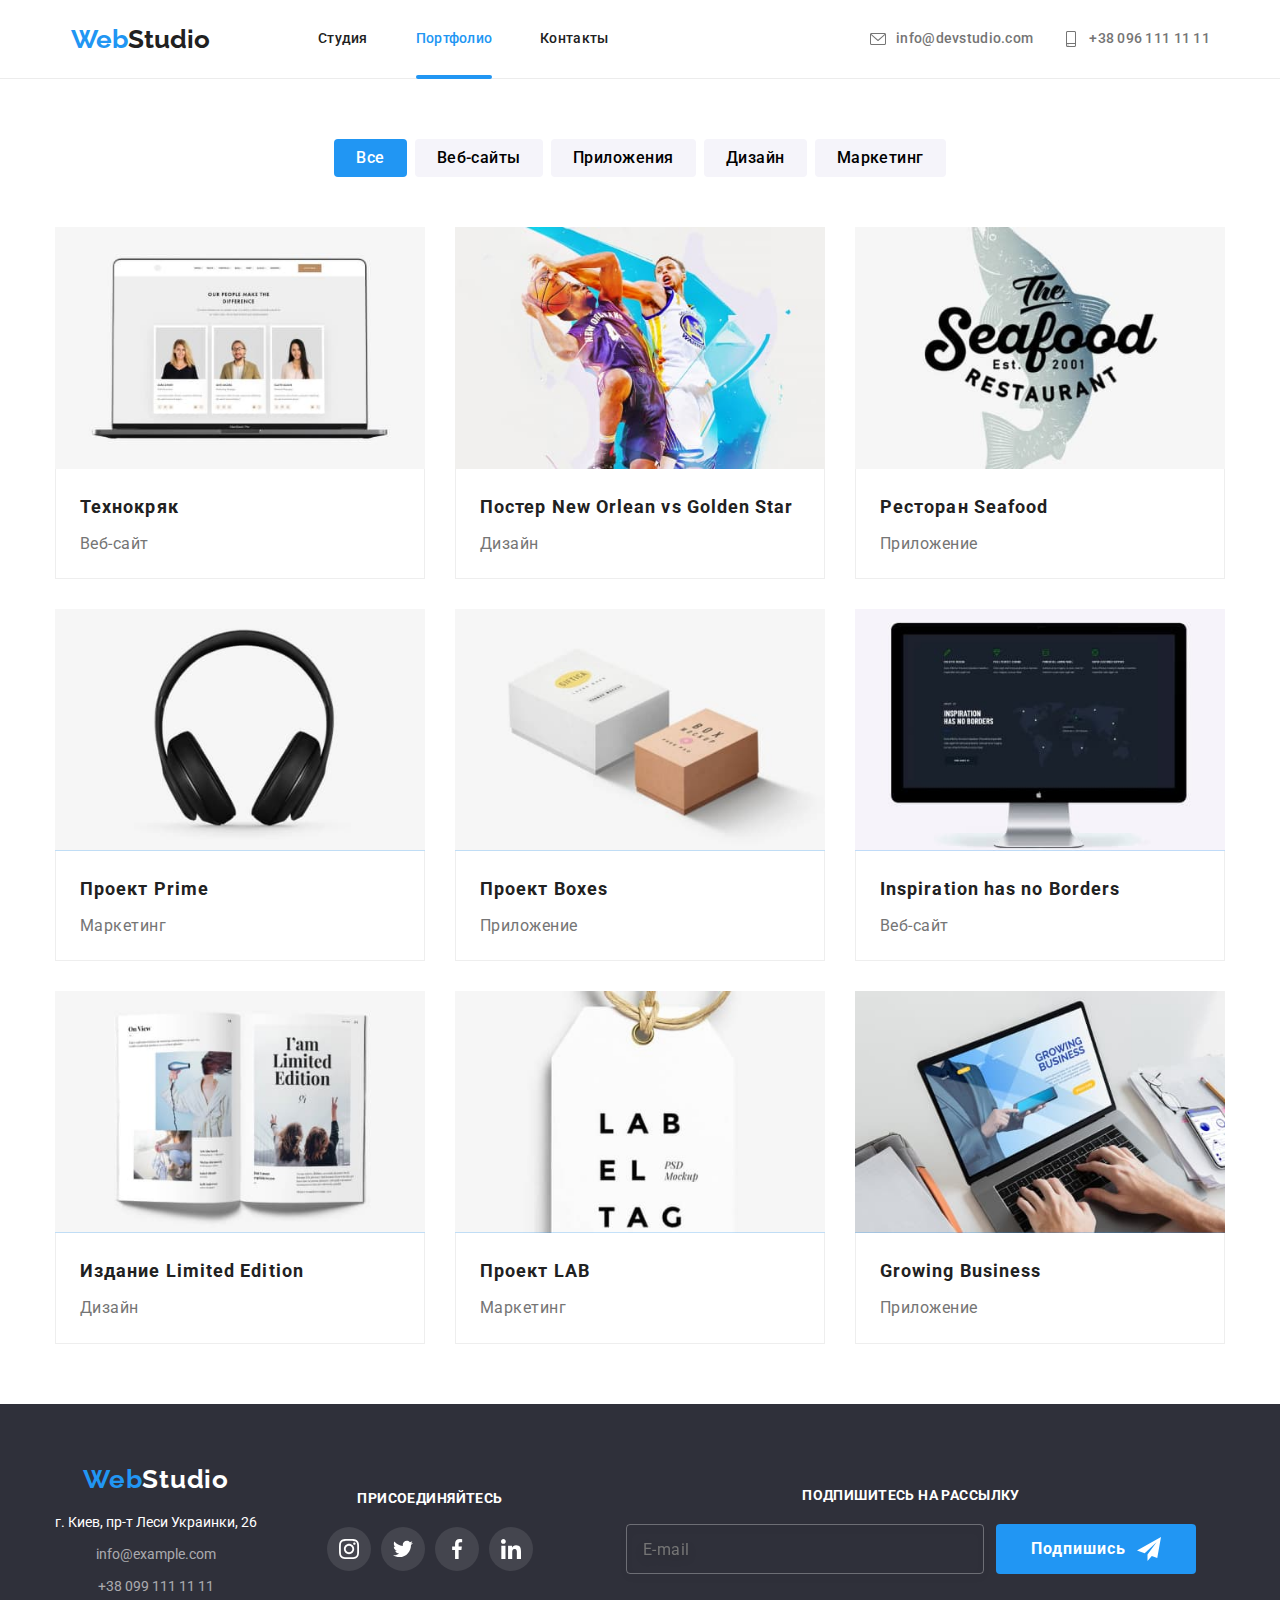
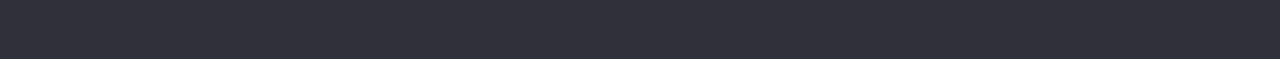
==== commit fd0a895f: "final-1/2" ====
--- a/portfolio.html
+++ b/portfolio.html
@@ -40,7 +40,7 @@
                                                 <a class="menu-page__link" href="./index.html">Студия </a>
                                             </li>
                                             <li class="menu-page__list">
-                                                <a class="menu-page__link" href="./portfolio.html">Портфолио</a>
+                                                <a class="menu-page__link menu-page__link--visited" href="./portfolio.html">Портфолио</a>
                                             </li>
                                             <li class="menu-page__list">
                                                 <a class="menu-page__link" href="">Контакты</a>
@@ -128,7 +128,7 @@
                                                 исчерпывающие сведения о компании или частном лице.</p>
                                             </div>
                                         </div>
-                                        <div class="border-prtf">
+                                    <div class="border-prtf">
                                         <h3 class="prtf-item-name">Технокряк</h3>
                                         <p class="prtf-item-text">Веб-сайт</p>
                                     </div>
--- a/css/main.min.css
+++ b/css/main.min.css
@@ -1 +1 @@
-*{box-sizing:border-box}body{font-family:var(--basic-font);font-style:normal;color:var(--basic-color);min-width:320px}button{cursor:pointer;border:none;border-radius:4px}address{font-style:normal}img{display:block;width:100%;height:auto}p,h1,h2,h3,h4,h5,h6{margin:0}ul,p{margin:0;padding-left:0}img{display:block;margin:0;padding:0}a{text-decoration:none}li{list-style-type:none}input,textarea{outline:none}.visually-hidden{position:absolute;width:1px;height:1px;margin:-1px;border:0;padding:0;white-space:nowrap;clip-path:inset(100%);clip:rect(0 0 0 0);overflow:hidden}.is-hidden{opacity:0;pointer-events:none;visibility:hidden}:root{--basic-color: #212121;--second-basic-color: #2196f3;--third-basic-color: #ffffff;--basic-font-weight: 700;--secondary-font-weight:400;--third-font-weight:500;--typical-gap: 30px;--basic-font:"Roboto", sans-serif}.backdrop{position:fixed;top:0;left:0;width:100%;height:100%;background-color:rgba(0,0,0,.2);transition:opacity 250ms cubic-bezier(0.4, 0, 0.2, 1),visibility 250ms cubic-bezier(0.4, 0, 0.2, 1)}.container{width:100%;padding-left:15px;padding-right:15px;margin:0 auto}@media screen and (min-width: 320px){.container{min-width:320px}}@media screen and (max-width: 319px){.container{min-width:320px}}@media screen and (min-width: 768px){.container{min-width:768px}}@media screen and (min-width: 1200px){.container{max-width:1200px}}.logo{font-family:"Raleway",sans-serif;font-style:normal;font-weight:700;font-size:26px;line-height:1.19;color:var(--basic-color);align-items:center;padding:16px;display:block}@media screen and (min-width: 768px){.logo{display:flex}}.logo--part{color:var(--second-basic-color)}@media screen and (max-width: 767px){.backdrop{display:flex;justify-content:center;align-items:center}}.modal{background-color:#fff;box-shadow:0px 1px 3px rgba(0,0,0,.12),0px 1px 1px rgba(0,0,0,.14),0px 2px 1px rgba(0,0,0,.2);border-radius:4px;padding:40px}@media screen and (min-width: 320px){.modal{position:relative;width:450px;height:609px}}@media screen and (min-width: 320px)and (max-width: 480px){.modal{margin-right:15px;margin-left:15px}}@media screen and (max-width: 319px){.modal{position:relative;width:450px;height:609px}}@media screen and (max-width: 319px)and (max-width: 480px){.modal{margin-right:15px;margin-left:15px}}@media screen and (min-width: 768px){.modal{position:absolute;top:50%;left:50%;transform:translate(-50%, -50%)}}@media screen and (min-width: 1200px){.modal{width:530px;height:580px}}.button-close{position:absolute;display:flex;border-radius:50%;width:30px;height:30px;top:8px;right:8px;align-items:center;justify-content:center;background-color:rgba(0,0,0,0);border:1px solid rgba(0,0,0,.1)}.button-close:hover .close-button-in{fill:var(--second-basic-color)}.button-close:focus .close-button-in{fill:var(--second-basic-color)}.close-button-in{transition:fill 250ms cubic-bezier(0.4, 0, 0.2, 1)}.modal-title{font-weight:700;font-size:20px;line-height:1.5;text-align:center;letter-spacing:.03em;margin-bottom:12px;color:var(--basic-color)}@media screen and (min-width: 1200px){.modal-title{font-size:20px;line-height:1.15}}.modal-item{width:100%;height:40px;border:1px solid rgba(33,33,33,.2);border-radius:4px;padding-left:42px;background-color:rgba(0,0,0,0);transition:border-color 250ms cubic-bezier(0.4, 0, 0.2, 1)}.modal-item:hover,.modal-item:focus{border-color:var(--second-basic-color)}.modal-position:hover .modal-item,.modal-position:focus .modal-item{border-color:var(--second-basic-color)}.comment{font-size:16px;height:120px;resize:none;padding:12px 16px}.comment::placeholder{font-weight:400;font-size:16px;line-height:20px;letter-spacing:.01em;color:rgba(117,117,117,.5)}.modal-item-name{font-weight:400;font-size:12px;line-height:1.16;letter-spacing:.01em;color:#757575;margin-bottom:4px}@media screen and (min-width: 1200px){.modal-item-name{font-size:14px;line-height:1.14}}.modal-position{margin-bottom:10px}.modal-position:nth-child(4){margin-bottom:20px}.modal-icon-position{position:relative}.modal-icon{position:absolute;left:15px;top:50%;transform:translateY(-50%);transition:fill 250ms cubic-bezier(0.4, 0, 0.2, 1);fill:#212121}.modal-item:focus~.modal-icon{fill:var(--second-basic-color)}.modal-item:hover~.modal-icon{fill:var(--second-basic-color)}.modal-position:hover .modal-icon{fill:var(--second-basic-color)}.modal-position:focus .modal-icon{fill:var(--second-basic-color)}.button-position{display:flex;justify-content:center}.buttom-submit{width:200px;height:50px;background-color:var(--second-basic-color);color:var(--third-basic-color);transition:250ms cubic-bezier(0.4, 0, 0.2, 1)}.buttom-submit:hover,.buttom-submit:focus{background-color:#188ce8}.checkbox-position{margin-bottom:30px}.link-modal{font-size:12px;line-height:1.16;text-decoration:underline;color:var(--second-basic-color);margin-left:5px}@media screen and (min-width: 1200px){.link-modal{font-size:14px;line-height:1.71}}.checkbox-text{font-weight:400;font-size:12px;line-height:1.16;letter-spacing:.03em;color:#757575}.checkbox-text::before{display:inline-block;content:"";width:16px;height:15px;border:2px solid #303030;border-radius:3px;margin-right:4px}.checkbox-input:checked+.checkbox-text::before{background-color:var(--second-basic-color);background-image:url(../images/accept.svg);background-repeat:no-repeat;background-position:center;background-size:contain;border:rgba(0,0,0,0)}@media screen and (min-width: 1200px){.checkbox-text{font-size:14px;line-height:1.71}}.no-scroll{overflow:hidden}@media screen and (min-width: 768px){.menu{display:none}}.menu-open-btn,.menu-close-btn{position:absolute;top:10px;right:15px;padding:0;background-color:rgba(0,0,0,0)}.menu-icon{transition:fill 250ms cubic-bezier(0.4, 0, 0.2, 1)}.menu-close-btn:hover .menu-icon,.menu-close-btn:focus .menu-icon{fill:#2196f3}.menu-open-btn:hover .menu-icon,.menu-open-btn:focus .menu-icon{fill:#2196f3}.mob-menu{position:fixed;top:0;left:0;background-color:#fff;height:100vh;width:100vw;z-index:5;padding-top:48px;padding-bottom:48px;padding-left:30px;transition:opacity 250ms cubic-bezier(0.4, 0, 0.2, 1),visibility 250ms cubic-bezier(0.4, 0, 0.2, 1)}.mob-menu .menu-thumb{display:flex;flex-direction:column;height:100%;overflow:auto}.menu-page{padding:0;align-items:center}.menu-page__list{font-weight:var(--third-font-weight);font-size:40px;line-height:1.17;letter-spacing:.02em;color:#2196f3}.menu-page__list+.menu-page__list{margin-top:32px}.menu-page__link{font-weight:var(--third-font-weight);letter-spacing:.02em;color:var(--basic-color);display:flex;transition:color 250ms cubic-bezier(0.4, 0, 0.2, 1)}.menu-page__link:focus,.menu-page__link:hover{color:var(--second-basic-color)}.menu-page__link--visited{color:var(--second-basic-color)}.menu-bottom{margin-top:auto}.menu-contact{padding:0;align-items:center;margin-left:auto;margin-bottom:64px}.menu-contact__tel{font-weight:var(--third-font-weight);font-size:34px;line-height:1.17;letter-spacing:.02em;color:#2196f3;margin-bottom:32px}.menu-contact__mail{font-weight:var(--third-font-weight);font-size:24px;line-height:28px;letter-spacing:.02em;color:#757575}.menu-soc-list{display:flex}.menu-soc-link{font-weight:var(--third-font-weight);font-size:18px;line-height:1.22;letter-spacing:.02em;color:#2196f3}.soc-line{margin-left:10px;margin-right:10px;color:rgba(33,33,33,.2)}.header{border-bottom:1px solid #ececec}.header-nav{display:none}@media screen and (min-width: 768px){.header-nav{display:flex}}.header__wrap{display:flex}@media screen and (max-width: 1199px){.header__wrap{justify-content:space-between;margin:0;padding:0}}.header-page{padding:0;display:flex;align-items:center}@media screen and (min-width: 1200px){.header-page{margin-left:93px}}.header-contact{padding:0;display:none;align-items:center}@media screen and (min-width: 768px){.header-contact{display:block;margin-top:21px;margin-right:15px}}@media screen and (min-width: 1200px){.header-contact{display:flex;flex-wrap:nowrap;margin-left:auto;margin-top:0}}.header-page__list:not(:last-child){margin-right:50px}.header-page__link{position:relative;font-weight:var(--third-font-weight);font-size:14px;line-height:1.14;letter-spacing:.02em;color:var(--basic-color);padding:32px 0;align-items:stretch;display:flex;transition:color 250ms cubic-bezier(0.4, 0, 0.2, 1);margin:-1px}.header-page__link:focus,.header-page__link:hover{color:var(--second-basic-color)}.header-page__link--visited{color:var(--second-basic-color)}.header-page__link--visited::after{position:absolute;bottom:0;content:"";width:100%;height:4px;background-color:var(--second-basic-color);border-radius:2px}.header-contact__item{font-weight:var(--third-font-weight);font-size:14px;line-height:1.14;letter-spacing:.02em;color:#757575;align-items:center;display:flex;transition:color 250ms cubic-bezier(0.4, 0, 0.2, 1)}.header-contact__item:focus,.header-contact__item:hover{color:var(--second-basic-color)}@media screen and (max-width: 1199px)and (min-width: 768px){.header-page__contact+.header-page__contact{margin-top:10px}}@media screen and (min-width: 1200px){.header-page__contact+.header-page__contact{margin-left:30px}}.header-contact__icon{margin-right:8px}.header-contact__item .header-contact__icon{fill:currentColor}.header-contact__item:focus .header-contact__icon{fill:currentColor}.header-contact__item:hover .header-contact__icon{fill:currentColor}@media screen and (min-width: 1200px){.header-contact__icon{margin-right:10px}}.hero{min-width:320px;background-color:#2f303a;padding:118px 0;margin:0 auto;background-image:linear-gradient(rgba(47, 48, 58, 0.4), rgba(47, 48, 58, 0.4)),url(/images/hero/hero-bg-mob.jpg);background-position:center;background-repeat:no-repeat;background-size:cover}@media(min-device-pixel-ratio: 2),(min-resolution: 192dpi),(min-resolution: 2dppx){.hero{background-image:linear-gradient(rgba(47, 48, 58, 0.4), rgba(47, 48, 58, 0.4)),url("/images/hero/hero-bg-mob-x2.jpg")}}@media screen and (min-width: 768px){.hero{min-width:768px;background-image:linear-gradient(rgba(47, 48, 58, 0.4), rgba(47, 48, 58, 0.4)),url(/images/hero/hero-bg-tab.jpg)}}@media screen and (min-width: 768px)and (min-device-pixel-ratio: 2),screen and (min-width: 768px)and (min-resolution: 192dpi),screen and (min-width: 768px)and (min-resolution: 2dppx){.hero{background-image:linear-gradient(rgba(47, 48, 58, 0.4), rgba(47, 48, 58, 0.4)),url("/images/hero/hero-bg-tab-x2.jpg")}}@media screen and (min-width: 1200px){.hero{max-width:1600px;padding:200px 0;background-image:linear-gradient(rgba(47, 48, 58, 0.4), rgba(47, 48, 58, 0.4)),url(/images/hero/hero-bg-desktop.jpg)}}@media screen and (min-width: 1200px)and (min-device-pixel-ratio: 2),screen and (min-width: 1200px)and (min-resolution: 192dpi),screen and (min-width: 1200px)and (min-resolution: 2dppx){.hero{background-image:linear-gradient(rgba(47, 48, 58, 0.4), rgba(47, 48, 58, 0.4)),url("/images/hero/hero-bg-desktop-x2.jpg")}}.hero-title{font-weight:900;font-size:26px;line-height:1.62;letter-spacing:.06em;text-transform:uppercase;color:var(--third-basic-color);margin-bottom:var(--typical-gap);padding:0;max-width:360px;text-align:center}@media screen and (min-width: 1200px){.hero-title{font-size:44px;line-height:1.36;max-width:696px}}.hero-items{display:flex;flex-direction:column;align-items:center}.hero-btn{font-weight:var(--basic-font-weight);font-size:16px;line-height:1.85;color:var(--third-basic-color);background-color:var(--second-basic-color);padding:10px 32px;max-width:200px;transition:background-color 250ms cubic-bezier(0.4, 0, 0.2, 1)}.hero-btn:hover,.hero-btn:focus{background-color:#188ce8}.text{padding:60px 0}@media screen and (min-width: 1200px){.text{padding:94px 0}}@media screen and (min-width: 320px){.benefits{max-width:480px}}@media screen and (max-width: 319px){.benefits{max-width:480px}}@media screen and (min-width: 768px){.benefits{max-width:768px}}@media screen and (min-width: 1200px){.benefits{max-width:1200px}}@media screen and (min-width: 320px){.text-list:not(:last-child){margin-bottom:-15px}}@media screen and (max-width: 319px){.text-list:not(:last-child){margin-bottom:-15px}}@media screen and (min-width: 768px){.text-list{margin:-15px;display:flex;align-items:center;flex-wrap:wrap;justify-content:center}}@media screen and (min-width: 1200px){.text-list{display:flex}}.icon-list{background-color:#f5f4fa;display:flex;height:120px;background-repeat:no-repeat;background-position:center;margin-bottom:30px;align-items:center;justify-content:center}@media screen and (min-width: 768px){.icon-list{width:354px}}@media screen and (min-width: 1200px){.icon-list{width:270px}}.text-li{display:block}@media screen and (min-width: 320px){.text-li:not(:last-child){margin-bottom:15px}}@media screen and (max-width: 319px){.text-li:not(:last-child){margin-bottom:15px}}@media screen and (min-width: 768px){.text-li{margin:15px;max-width:354px;width:calc((100% - 60px)/2)}}@media screen and (min-width: 1200px){.text-li{width:270px}}.text-item-name{font-weight:var(--basic-font-weight);font-size:14px;line-height:1.14;letter-spacing:.03em;text-transform:uppercase;margin-bottom:10px;padding:0}@media screen and (min-width: 320px){.text-item-name{text-align:center}}@media screen and (max-width: 319px){.text-item-name{text-align:center}}@media screen and (min-width: 768px){.text-item-name{text-align:start}}.text-item{font-size:14px;line-height:1.7;color:#757575;padding:0;margin:0}.do{padding-bottom:94px}@media screen and (max-width: 1199px){.do{display:none}}.do-title{font-weight:var(--basic-font-weight);font-size:36px;line-height:1.16;text-align:center;letter-spacing:.03em;margin-bottom:50px}.do-list{position:relative;display:flex;padding:0}.do-item:not(:last-child){margin-right:var(--typical-gap)}.do-text{position:absolute;width:370px;height:70px;bottom:0;display:flex;align-items:center;justify-content:center;font-size:14px;line-height:1.14px;text-align:center;letter-spacing:.03em;text-transform:uppercase;color:#fff;background-color:rgba(47,48,58,.8)}.team{background-color:#f5f4fa;padding:60px 0}@media screen and (min-width: 1200px){.team{padding:94px 0}}@media screen and (min-width: 320px){.team-wrap{max-width:480px}}@media screen and (max-width: 319px){.team-wrap{max-width:480px}}@media screen and (min-width: 768px){.team-wrap{max-width:768px}}@media screen and (min-width: 1200px){.team-wrap{max-width:1200px}}.team-title{font-weight:var(--basic-font-weight);font-size:28px;line-height:1.17;text-align:center;letter-spacing:.03em;margin-bottom:30px;padding:0}@media screen and (min-width: 768px){.team-title{font-size:28px;line-height:1.17}}@media screen and (min-width: 1200px){.team-title{font-size:36px;line-height:1.16;margin:0 0 50px 0}}.team-list{padding:0;margin:0;margin:-15px}@media screen and (min-width: 768px){.team-list{display:flex;flex-wrap:wrap;justify-content:center}}@media screen and (min-width: 1200px){.team-social-item:not(:last-child){margin-right:10px}}.team-social{display:flex;justify-content:center}.team-social-link{display:flex;width:44px;height:44px;border-radius:50%;align-items:center;justify-content:center;transition:background-color 250ms cubic-bezier(0.4, 0, 0.2, 1)}.team-social-link:hover,.team-social-link:focus{background-color:#2196f3}.team-social-icon{fill:#afb1b8;transition:fill 250ms cubic-bezier(0.4, 0, 0.2, 1)}.team-social-link:focus .team-social-icon{fill:#fff}.team-social-link:hover .team-social-icon{fill:#fff}.team-item{box-shadow:0px 1px 3px rgba(0,0,0,.12),0px 1px 1px rgba(0,0,0,.14),0px 2px 1px rgba(0,0,0,.2);border-radius:0px 0px 4px 4px;background-color:var(--third-basic-color);margin:15px}@media screen and (min-width: 768px){.team-item{max-width:354px;flex-basis:calc((100% - 30px)/2)}}@media screen and (min-width: 1200px){.team-item{max-width:270px}}.team-name-job{padding:var(--typical-gap) 0}.team-person{font-weight:var(--third-font-weight);font-size:16px;line-height:1.18;text-align:center;color:var(--basic-color);margin-bottom:10px;padding:0}.team-person-job{font-size:16px;line-height:1.18;text-align:center;color:#757575;margin-bottom:16px;padding:0}.clients{padding:60px 0}@media screen and (min-width: 1200px){.clients{padding:94px 0}}@media screen and (min-width: 320px){.client-wrap{max-width:480px}}@media screen and (max-width: 319px){.client-wrap{max-width:480px}}@media screen and (min-width: 768px){.client-wrap{max-width:768px}}@media screen and (min-width: 1200px){.client-wrap{max-width:1200px}}.clients-title{font-weight:var(--basic-font-weight);font-size:28px;line-height:1.17;text-align:center;letter-spacing:.03em;color:var(--basic-color);margin-bottom:30px}@media screen and (min-width: 1200px){.clients-title{font-size:36px;line-height:1.16;margin-bottom:50px}}.clients-list{display:flex;flex-wrap:wrap;justify-content:center;margin:-15px}.clients-item{border:1px solid #afb1b8;border-radius:4px;max-width:210px;max-height:92px;margin:15px;transition:border-color 250ms cubic-bezier(0.4, 0, 0.2, 1)}.clients-item:hover,.clients-item:focus{border-color:var(--second-basic-color)}@media screen and (min-width: 1200px){.clients-item{max-width:170px}}.clients-link{display:flex;width:210px;height:92px;align-items:center;justify-content:center}@media screen and (min-width: 768px){.clients-link{width:226px}}@media screen and (min-width: 1200px){.clients-link{width:170px}}.clients-icon{fill:#afb1b8;transition:fill 250ms cubic-bezier(0.4, 0, 0.2, 1)}.clients-item:hover .clients-icon{fill:var(--second-basic-color)}.footer{background-color:#2f303a;padding:60px 0}@media screen and (min-width: 768px){.footer-tablet-wrap{display:flex}}@media screen and (min-width: 768px)and (max-width: 1199px){.footer-tablet-wrap{justify-content:space-around;width:100%}}@media screen and (min-width: 1200px){.footer-tablet-wrap{flex-wrap:nowrap;align-items:flex-end}}.footer-wrap{display:flex}@media screen and (max-width: 767px){.footer-wrap{flex-direction:column;justify-content:center;align-items:center}}@media screen and (min-width: 768px)and (max-width: 1199px){.footer-wrap{flex-wrap:wrap}}@media screen and (min-width: 1200px){.footer-wrap{flex-wrap:nowrap;flex-direction:row}}.footer__logo{padding-top:0;letter-spacing:.03em;color:var(--third-basic-color)}.footer-address{font-weight:var(--secondary-font-weight);font-size:14px;line-height:1.71;color:var(--third-basic-color);margin-bottom:60px}.footer-breadcrumbs{display:flex;flex-direction:column;align-items:center;padding:0}.footer-breadcrumbs__contact{margin-top:8px}.footer-link{font-weight:var(--secondary-font-weight);font-size:14px;line-height:1.17;color:rgba(255,255,255,.6)}.footer-item__title{font-weight:var(--basic-font-weight);font-size:14px;line-height:1.14;letter-spacing:.03em;text-transform:uppercase;margin-bottom:20px;color:var(--third-basic-color)}.footer-item__list{margin-bottom:60px;display:flex;flex-grow:1}.footer-social+.footer-social{margin-left:10px}.footer-social__link{display:flex;width:44px;height:44px;border-radius:50%;align-items:center;justify-content:center;background-color:rgba(255,255,255,.1);transition:background-color 250ms cubic-bezier(0.4, 0, 0.2, 1)}.footer-social__link:hover,.footer-social__link:focus{background-color:var(--second-basic-color)}.footer-social__icon{fill:var(--third-basic-color)}.footer-item{display:flex;flex-direction:column;justify-content:center;align-items:center}@media screen and (min-width: 1200px){.footer-item+.footer-item{margin-left:70px}}.social-form{width:100%}@media screen and (min-width: 1200px){.social-form{width:auto;margin-left:93px;align-items:center}}.social-form__list{display:flex;justify-content:center;font-weight:var(--basic-font-weight);font-size:14px;line-height:1.14;letter-spacing:.03em;text-transform:uppercase;color:#fff;margin-bottom:20px}.social-form__btn{display:flex;flex-direction:column;align-items:center}@media screen and (min-width: 1200px){.social-form__btn{flex-direction:row}}.social-form__mail{width:100%;max-width:450px;height:50px;padding-left:16px;background-color:rgba(0,0,0,0);border:1px solid rgba(255,255,255,.3);box-sizing:border-box;filter:drop-shadow(0px 4px 4px rgba(0, 0, 0, 0.15));border-radius:4px;font-weight:var(--secondary-font-weight);font-size:16px;line-height:1.25;display:flex;align-items:center;letter-spacing:.03em;color:rgba(255,255,255,.6)}@media screen and (min-width: 1200px){.social-form__mail{width:358px;margin-right:12px}}.social-form__subscribe-btn{width:200px;height:50px;font-weight:var(--basic-font-weight);font-size:16px;line-height:1.88;display:flex;align-items:center;justify-content:space-around;letter-spacing:.06em;color:#fff;background-color:var(--second-basic-color);padding:10px 29px;transition:background-color 250ms cubic-bezier(0.4, 0, 0.2, 1);margin-top:20px}.social-form__subscribe-btn:focus,.social-form__subscribe-btn:hover{background-color:#188ce8}@media screen and (min-width: 1200px){.social-form__subscribe-btn{margin-top:0}}.social-form__subscribe-icon{fill:var(--third-basic-color)}.portfolio{padding:60px 0}@media screen and (min-width: 320px){.prtf-wrap{max-width:480px}}@media screen and (max-width: 319px){.prtf-wrap{max-width:480px}}@media screen and (min-width: 768px){.prtf-wrap{max-width:768px}}@media screen and (min-width: 1200px){.prtf-wrap{max-width:1200px}}.nav-btn{font-weight:var(--third-font-weight);font-size:16px;line-height:1.62;text-align:center;letter-spacing:.03em;background-color:#f5f4fa;padding:6px 22px;margin:0;transition:background-color 250ms cubic-bezier(0.4, 0, 0.2, 1),color 250ms cubic-bezier(0.4, 0, 0.2, 1),box-shadow 250ms cubic-bezier(0.4, 0, 0.2, 1),color 250ms cubic-bezier(0.4, 0, 0.2, 1)}.prtf-btn :focus,.prtf-btn :hover{background-color:var(--second-basic-color);color:var(--third-basic-color);box-shadow:0px 1px 1px rgba(0,0,0,.12),0px 4px 4px rgba(0,0,0,.06),1px 4px 6px rgba(0,0,0,.16)}.prtf-btn:not(:last-child){margin-right:8px}.btn-prtf-now{color:var(--third-basic-color);background-color:var(--second-basic-color)}@media screen and (min-width: 768px){.prtf-item{margin:-15px;display:flex;flex-wrap:wrap;padding:0}}.prtf-item-name{font-weight:var(--basic-font-weight);font-size:18px;line-height:2;letter-spacing:.06em;color:var(--basic-color);margin-bottom:4px;padding:0}.prtf-item-text{font-size:16px;line-height:1.85;letter-spacing:.03em;color:#757575;padding:0}.prtf-list{padding:0}@media screen and (max-width: 767px){.prtf-list:not(:last-child){margin-bottom:var(--typical-gap)}}@media screen and (min-width: 768px){.prtf-list{margin:15px;width:354px}}@media screen and (min-width: 1200px){.prtf-list{width:370px}}.prtf-link{transition:box-shadow 250ms cubic-bezier(0.4, 0, 0.2, 1)}.prtf-link:hover,.prtf-link:focus{box-shadow:0px 1px 1px rgba(0,0,0,.12),0px 4px 4px rgba(0,0,0,.06),1px 4px 6px rgba(0,0,0,.16)}.prtf-info{position:relative;overflow:hidden}.prtf-info-overlay{position:absolute;top:0;left:0;background-color:rgba(33,150,243,.9);width:100%;height:100%;transform:translateY(100%);transition:transform 250ms cubic-bezier(0.4, 0, 0.2, 1)}.prtf-link:hover .prtf-info-overlay,.prtf-link:focus .prtf-info-overlay{transform:translateY(0)}.prtf-info-text{position:absolute;top:50%;left:50%;transform:translate(-50%, -50%);min-width:322px;min-height:168px;font-size:18px;line-height:1.56;letter-spacing:.03em;color:#fff}.border-prtf{border-right:1px solid #eee;border-left:1px solid #eee;border-bottom:1px solid #eee;padding:20px 24px}.prtf-list-btn{display:flex;flex-wrap:wrap;margin-bottom:40px}@media screen and (min-width: 768px){.prtf-list-btn{padding:0;margin-right:0;margin-bottom:50px;justify-content:center}}/*# sourceMappingURL=main.min.css.map */+*{box-sizing:border-box}body{font-family:var(--basic-font);font-style:normal;color:var(--basic-color);min-width:320px}button{cursor:pointer;border:none;border-radius:4px}address{font-style:normal}img{display:block;width:100%;height:auto}p,h1,h2,h3,h4,h5,h6{margin:0}ul,p{margin:0;padding-left:0}img{display:block;margin:0;padding:0}a{text-decoration:none}li{list-style-type:none}input,textarea{outline:none}.visually-hidden{position:absolute;width:1px;height:1px;margin:-1px;border:0;padding:0;white-space:nowrap;clip-path:inset(100%);clip:rect(0 0 0 0);overflow:hidden}.is-hidden{opacity:0;pointer-events:none;visibility:hidden}:root{--basic-color: #212121;--second-basic-color: #2196f3;--third-basic-color: #ffffff;--basic-font-weight: 700;--secondary-font-weight:400;--third-font-weight:500;--typical-gap: 30px;--basic-font:"Roboto", sans-serif}.backdrop{position:fixed;top:0;left:0;width:100%;height:100%;background-color:rgba(0,0,0,.2);transition:opacity 250ms cubic-bezier(0.4, 0, 0.2, 1),visibility 250ms cubic-bezier(0.4, 0, 0.2, 1)}.container{width:100%;padding-left:15px;padding-right:15px;margin:0 auto}@media screen and (min-width: 320px){.container{min-width:320px}}@media screen and (max-width: 319px){.container{min-width:320px}}@media screen and (min-width: 768px){.container{min-width:768px}}@media screen and (min-width: 1200px){.container{max-width:1200px}}.logo{font-family:"Raleway",sans-serif;font-style:normal;font-weight:700;font-size:26px;line-height:1.19;color:var(--basic-color);align-items:center;padding:16px;display:block}@media screen and (min-width: 768px){.logo{display:flex}}.logo--part{color:var(--second-basic-color)}@media screen and (max-width: 767px){.backdrop{display:flex;justify-content:center;align-items:center}}.modal{background-color:#fff;box-shadow:0px 1px 3px rgba(0,0,0,.12),0px 1px 1px rgba(0,0,0,.14),0px 2px 1px rgba(0,0,0,.2);border-radius:4px;padding:40px}@media screen and (max-width: 479px){.modal{padding:20px}}@media screen and (min-width: 320px){.modal{position:relative;width:450px}}@media screen and (min-width: 320px)and (max-width: 480px){.modal{margin-right:15px;margin-left:15px}}@media screen and (max-width: 319px){.modal{position:relative;width:450px}}@media screen and (max-width: 319px)and (max-width: 480px){.modal{margin-right:15px;margin-left:15px}}@media screen and (min-width: 768px){.modal{position:absolute;top:50%;left:50%;transform:translate(-50%, -50%)}}@media screen and (min-width: 1200px){.modal{width:530px;height:580px}}.button-close{position:absolute;display:flex;border-radius:50%;width:30px;height:30px;top:8px;right:8px;align-items:center;justify-content:center;background-color:rgba(0,0,0,0);border:1px solid rgba(0,0,0,.1)}.button-close:hover .close-button-in{fill:var(--second-basic-color)}.button-close:focus .close-button-in{fill:var(--second-basic-color)}.close-button-in{transition:fill 250ms cubic-bezier(0.4, 0, 0.2, 1)}.modal-title{font-weight:700;font-size:20px;line-height:1.5;text-align:center;letter-spacing:.03em;margin-bottom:12px;color:var(--basic-color)}@media screen and (max-width: 479px){.modal-title{font-size:18px}}@media screen and (min-width: 1200px){.modal-title{font-size:20px;line-height:1.15}}.modal-item{width:100%;height:40px;border:1px solid rgba(33,33,33,.2);border-radius:4px;padding-left:42px;background-color:rgba(0,0,0,0);transition:border-color 250ms cubic-bezier(0.4, 0, 0.2, 1)}.modal-item:hover,.modal-item:focus{border-color:var(--second-basic-color)}.modal-position:hover .modal-item,.modal-position:focus .modal-item{border-color:var(--second-basic-color)}@media screen and (max-width: 479px){.modal-item{height:35px}}.comment{font-size:16px;height:120px;resize:none;padding:12px 16px}@media screen and (max-width: 479px){.comment{height:100px}}.comment::placeholder{font-weight:400;font-size:16px;line-height:20px;letter-spacing:.01em;color:rgba(117,117,117,.5)}.modal-item-name{font-weight:400;font-size:12px;line-height:1.16;letter-spacing:.01em;color:#757575;margin-bottom:4px}@media screen and (min-width: 1200px){.modal-item-name{font-size:14px;line-height:1.14}}.modal-position{margin-bottom:10px}.modal-position:nth-child(4){margin-bottom:20px}.modal-icon-position{position:relative}.modal-icon{position:absolute;left:15px;top:50%;transform:translateY(-50%);transition:fill 250ms cubic-bezier(0.4, 0, 0.2, 1);fill:#212121}.modal-item:focus~.modal-icon{fill:var(--second-basic-color)}.modal-item:hover~.modal-icon{fill:var(--second-basic-color)}.modal-position:hover .modal-icon{fill:var(--second-basic-color)}.modal-position:focus .modal-icon{fill:var(--second-basic-color)}.button-position{display:flex;justify-content:center}.buttom-submit{width:200px;height:50px;background-color:var(--second-basic-color);color:var(--third-basic-color);transition:250ms cubic-bezier(0.4, 0, 0.2, 1)}.buttom-submit:hover,.buttom-submit:focus{background-color:#188ce8}.checkbox-position{margin-bottom:30px}.link-modal{font-size:12px;line-height:1.16;text-decoration:underline;color:var(--second-basic-color);margin-left:5px}@media screen and (min-width: 1200px){.link-modal{font-size:14px;line-height:1.71}}.checkbox-text{font-weight:400;font-size:12px;line-height:1.16;letter-spacing:.03em;color:#757575}.checkbox-text::before{display:inline-block;content:"";width:16px;height:15px;border:2px solid #303030;border-radius:3px;margin-right:4px}.checkbox-input:checked+.checkbox-text::before{background-color:var(--second-basic-color);background-image:url(../images/accept.svg);background-repeat:no-repeat;background-position:center;background-size:contain;border:rgba(0,0,0,0)}@media screen and (min-width: 1200px){.checkbox-text{font-size:14px;line-height:1.71}}.no-scroll{overflow:hidden}@media screen and (min-width: 768px){.menu{display:none}}.menu-open-btn,.menu-close-btn{position:absolute;top:10px;right:15px;padding:0;background-color:rgba(0,0,0,0)}.menu-icon{transition:fill 250ms cubic-bezier(0.4, 0, 0.2, 1)}.menu-close-btn:hover .menu-icon,.menu-close-btn:focus .menu-icon{fill:#2196f3}.menu-open-btn:hover .menu-icon,.menu-open-btn:focus .menu-icon{fill:#2196f3}.mob-menu{position:fixed;top:0;left:0;background-color:#fff;height:100vh;width:100vw;z-index:5;padding-top:48px;padding-bottom:48px;padding-left:30px;transition:opacity 250ms cubic-bezier(0.4, 0, 0.2, 1),visibility 250ms cubic-bezier(0.4, 0, 0.2, 1)}.mob-menu .menu-thumb{display:flex;flex-direction:column;height:100%;overflow:auto}.menu-page{padding:0;align-items:center}.menu-page__list{font-weight:var(--third-font-weight);font-size:40px;line-height:1.17;letter-spacing:.02em;color:#2196f3}.menu-page__list+.menu-page__list{margin-top:32px}.menu-page__link{font-weight:var(--third-font-weight);letter-spacing:.02em;color:var(--basic-color);display:flex;transition:color 250ms cubic-bezier(0.4, 0, 0.2, 1)}.menu-page__link:focus,.menu-page__link:hover{color:var(--second-basic-color)}.menu-page__link--visited{color:var(--second-basic-color)}.menu-bottom{margin-top:auto}.menu-contact{padding:0;align-items:center;margin-left:auto;margin-bottom:64px}.menu-contact__tel{font-weight:var(--third-font-weight);font-size:34px;line-height:1.17;letter-spacing:.02em;color:#2196f3;margin-bottom:32px}@media screen and (max-width: 479px){.menu-contact__tel{font-size:30px}}.menu-contact__mail{font-weight:var(--third-font-weight);font-size:24px;line-height:28px;letter-spacing:.02em;color:#757575}.menu-soc-list{display:flex}@media screen and (max-width: 479px){.menu-soc-list{flex-wrap:wrap;max-width:320px}}@media screen and (max-width: 767px){.menu-soc-list{flex-wrap:wrap}}@media screen and (max-width: 479px){.menu-soc-item{display:block}.menu-soc-item:nth-child(1){margin-bottom:10px}}.menu-soc-link{font-weight:var(--third-font-weight);font-size:18px;line-height:1.22;letter-spacing:.02em;color:#2196f3}.soc-line{margin-left:10px;margin-right:10px;color:rgba(33,33,33,.2)}.menu-page__link--visited{color:#2196f3}.header{border-bottom:1px solid #ececec}.header-nav{display:none}@media screen and (min-width: 768px){.header-nav{display:flex}}.header__wrap{display:flex}@media screen and (max-width: 1199px){.header__wrap{justify-content:space-between;margin:0;padding:0}}.header-page{padding:0;display:flex;align-items:center}@media screen and (min-width: 1200px){.header-page{margin-left:93px}}.header-contact{padding:0;display:none;align-items:center}@media screen and (min-width: 768px){.header-contact{display:block;margin-top:21px;margin-right:15px}}@media screen and (min-width: 1200px){.header-contact{display:flex;flex-wrap:nowrap;margin-left:auto;margin-top:0}}.header-page__list:not(:last-child){margin-right:50px}.header-page__link{position:relative;font-weight:var(--third-font-weight);font-size:14px;line-height:1.14;letter-spacing:.02em;color:var(--basic-color);padding:32px 0;align-items:stretch;display:flex;transition:color 250ms cubic-bezier(0.4, 0, 0.2, 1);margin:-1px}.header-page__link:focus,.header-page__link:hover{color:var(--second-basic-color)}.header-page__link--visited{color:var(--second-basic-color)}.header-page__link--visited::after{position:absolute;bottom:0;content:"";width:100%;height:4px;background-color:var(--second-basic-color);border-radius:2px}.header-contact__item{font-weight:var(--third-font-weight);font-size:14px;line-height:1.14;letter-spacing:.02em;color:#757575;align-items:center;display:flex;transition:color 250ms cubic-bezier(0.4, 0, 0.2, 1)}.header-contact__item:focus,.header-contact__item:hover{color:var(--second-basic-color)}@media screen and (max-width: 1199px)and (min-width: 768px){.header-page__contact+.header-page__contact{margin-top:10px}}@media screen and (min-width: 1200px){.header-page__contact+.header-page__contact{margin-left:30px}}.header-contact__icon{margin-right:8px}.header-contact__item .header-contact__icon{fill:currentColor}.header-contact__item:focus .header-contact__icon{fill:currentColor}.header-contact__item:hover .header-contact__icon{fill:currentColor}@media screen and (min-width: 1200px){.header-contact__icon{margin-right:10px}}.hero{min-width:320px;background-color:#2f303a;padding:118px 0;margin:0 auto}@media screen and (min-width: 320px){.hero{background-image:linear-gradient(rgba(47, 48, 58, 0.4), rgba(47, 48, 58, 0.4)),url(/images/hero/hero-bg-mob.jpg);background-position:center;background-repeat:no-repeat;background-size:cover}}@media screen and (min-width: 320px)and (min-device-pixel-ratio: 2),screen and (min-width: 320px)and (min-resolution: 192dpi),screen and (min-width: 320px)and (min-resolution: 2dppx){.hero{background-image:linear-gradient(rgba(47, 48, 58, 0.4), rgba(47, 48, 58, 0.4)),url("/images/hero/hero-bg-mob-x2.jpg")}}@media screen and (max-width: 319px){.hero{background-image:linear-gradient(rgba(47, 48, 58, 0.4), rgba(47, 48, 58, 0.4)),url(/images/hero/hero-bg-mob.jpg);background-position:center;background-repeat:no-repeat;background-size:cover}}@media screen and (max-width: 319px)and (min-device-pixel-ratio: 2),screen and (max-width: 319px)and (min-resolution: 192dpi),screen and (max-width: 319px)and (min-resolution: 2dppx){.hero{background-image:linear-gradient(rgba(47, 48, 58, 0.4), rgba(47, 48, 58, 0.4)),url("/images/hero/hero-bg-mob-x2.jpg")}}@media screen and (min-width: 768px){.hero{min-width:768px;background-image:linear-gradient(rgba(47, 48, 58, 0.4), rgba(47, 48, 58, 0.4)),url(/images/hero/hero-bg-tab.jpg)}}@media screen and (min-width: 768px)and (min-device-pixel-ratio: 2),screen and (min-width: 768px)and (min-resolution: 192dpi),screen and (min-width: 768px)and (min-resolution: 2dppx){.hero{background-image:linear-gradient(rgba(47, 48, 58, 0.4), rgba(47, 48, 58, 0.4)),url("/images/hero/hero-bg-tab-x2.jpg")}}@media screen and (min-width: 1200px){.hero{max-width:1600px;padding:200px 0;background-image:linear-gradient(rgba(47, 48, 58, 0.4), rgba(47, 48, 58, 0.4)),url(/images/hero/hero-bg-desktop.jpg)}}@media screen and (min-width: 1200px)and (min-device-pixel-ratio: 2),screen and (min-width: 1200px)and (min-resolution: 192dpi),screen and (min-width: 1200px)and (min-resolution: 2dppx){.hero{background-image:linear-gradient(rgba(47, 48, 58, 0.4), rgba(47, 48, 58, 0.4)),url("/images/hero/hero-bg-desktop-x2.jpg")}}.hero-title{font-weight:900;font-size:26px;line-height:1.62;letter-spacing:.06em;text-transform:uppercase;color:var(--third-basic-color);margin-bottom:var(--typical-gap);padding:0;max-width:360px;text-align:center}@media screen and (min-width: 1200px){.hero-title{font-size:44px;line-height:1.36;max-width:696px}}.hero-items{display:flex;flex-direction:column;align-items:center}.hero-btn{font-weight:var(--basic-font-weight);font-size:16px;line-height:1.85;color:var(--third-basic-color);background-color:var(--second-basic-color);padding:10px 32px;max-width:200px;transition:background-color 250ms cubic-bezier(0.4, 0, 0.2, 1)}.hero-btn:hover,.hero-btn:focus{background-color:#188ce8}.text{padding:60px 0}@media screen and (min-width: 1200px){.text{padding:94px 0}}@media screen and (min-width: 320px){.benefits{max-width:480px}}@media screen and (max-width: 319px){.benefits{max-width:480px}}@media screen and (min-width: 768px){.benefits{max-width:768px}}@media screen and (min-width: 1200px){.benefits{max-width:1200px}}@media screen and (min-width: 320px){.text-list:not(:last-child){margin-bottom:-15px}}@media screen and (max-width: 319px){.text-list:not(:last-child){margin-bottom:-15px}}@media screen and (min-width: 768px){.text-list{margin:-15px;display:flex;align-items:center;flex-wrap:wrap;justify-content:center}}@media screen and (min-width: 1200px){.text-list{display:flex}}.icon-list{background-color:#f5f4fa;display:flex;height:120px;background-repeat:no-repeat;background-position:center;margin-bottom:30px;align-items:center;justify-content:center}@media screen and (min-width: 768px){.icon-list{width:354px}}@media screen and (min-width: 1200px){.icon-list{width:270px}}.text-li{display:block}@media screen and (min-width: 320px){.text-li:not(:last-child){margin-bottom:15px}}@media screen and (max-width: 319px){.text-li:not(:last-child){margin-bottom:15px}}@media screen and (min-width: 768px){.text-li{margin:15px;max-width:354px;width:calc((100% - 60px)/2)}}@media screen and (min-width: 1200px){.text-li{width:270px}}.text-item-name{font-weight:var(--basic-font-weight);font-size:14px;line-height:1.14;letter-spacing:.03em;text-transform:uppercase;margin-bottom:10px;padding:0}@media screen and (min-width: 320px){.text-item-name{text-align:center}}@media screen and (max-width: 319px){.text-item-name{text-align:center}}@media screen and (min-width: 768px){.text-item-name{text-align:start}}.text-item{font-size:14px;line-height:1.7;color:#757575;padding:0;margin:0}.do{padding-bottom:94px}@media screen and (max-width: 1199px){.do{display:none}}.do-title{font-weight:var(--basic-font-weight);font-size:36px;line-height:1.16;text-align:center;letter-spacing:.03em;margin-bottom:50px}.do-list{position:relative;display:flex;padding:0}.do-item:not(:last-child){margin-right:var(--typical-gap)}.do-text{position:absolute;width:370px;height:70px;bottom:0;display:flex;align-items:center;justify-content:center;font-size:14px;line-height:1.14px;text-align:center;letter-spacing:.03em;text-transform:uppercase;color:#fff;background-color:rgba(47,48,58,.8)}.team{background-color:#f5f4fa;padding:60px 0}@media screen and (min-width: 1200px){.team{padding:94px 0}}@media screen and (min-width: 320px){.team-wrap{max-width:480px}}@media screen and (max-width: 319px){.team-wrap{max-width:480px}}@media screen and (min-width: 768px){.team-wrap{max-width:768px}}@media screen and (min-width: 1200px){.team-wrap{max-width:1200px}}.team-title{font-weight:var(--basic-font-weight);font-size:28px;line-height:1.17;text-align:center;letter-spacing:.03em;margin-bottom:30px;padding:0}@media screen and (min-width: 768px){.team-title{font-size:28px;line-height:1.17}}@media screen and (min-width: 1200px){.team-title{font-size:36px;line-height:1.16;margin:0 0 50px 0}}.team-list{padding:0;margin:0;margin:-15px}@media screen and (min-width: 768px){.team-list{display:flex;flex-wrap:wrap;justify-content:center}}@media screen and (min-width: 1200px){.team-social-item:not(:last-child){margin-right:10px}}.team-social{display:flex;justify-content:center}.team-social-link{display:flex;width:44px;height:44px;border-radius:50%;align-items:center;justify-content:center;transition:background-color 250ms cubic-bezier(0.4, 0, 0.2, 1)}.team-social-link:hover,.team-social-link:focus{background-color:#2196f3}.team-social-icon{fill:#afb1b8;transition:fill 250ms cubic-bezier(0.4, 0, 0.2, 1)}.team-social-link:focus .team-social-icon{fill:#fff}.team-social-link:hover .team-social-icon{fill:#fff}.team-item{box-shadow:0px 1px 3px rgba(0,0,0,.12),0px 1px 1px rgba(0,0,0,.14),0px 2px 1px rgba(0,0,0,.2);border-radius:0px 0px 4px 4px;background-color:var(--third-basic-color);margin:15px}@media screen and (min-width: 768px){.team-item{max-width:354px;flex-basis:calc((100% - 30px)/2)}}@media screen and (min-width: 1200px){.team-item{max-width:270px}}.team-name-job{padding:var(--typical-gap) 0}.team-person{font-weight:var(--third-font-weight);font-size:16px;line-height:1.18;text-align:center;color:var(--basic-color);margin-bottom:10px;padding:0}.team-person-job{font-size:16px;line-height:1.18;text-align:center;color:#757575;margin-bottom:16px;padding:0}.clients{padding:60px 0}@media screen and (min-width: 1200px){.clients{padding:94px 0}}@media screen and (min-width: 320px){.client-wrap{max-width:480px}}@media screen and (max-width: 319px){.client-wrap{max-width:480px}}@media screen and (min-width: 768px){.client-wrap{max-width:768px}}@media screen and (min-width: 1200px){.client-wrap{max-width:1200px}}.clients-title{font-weight:var(--basic-font-weight);font-size:28px;line-height:1.17;text-align:center;letter-spacing:.03em;color:var(--basic-color);margin-bottom:30px}@media screen and (min-width: 1200px){.clients-title{font-size:36px;line-height:1.16;margin-bottom:50px}}.clients-list{display:flex;flex-wrap:wrap;justify-content:center;margin:-15px}.clients-item{border:1px solid #afb1b8;border-radius:4px;max-width:210px;max-height:92px;margin:15px;transition:border-color 250ms cubic-bezier(0.4, 0, 0.2, 1)}.clients-item:hover,.clients-item:focus{border-color:var(--second-basic-color)}@media screen and (min-width: 1200px){.clients-item{max-width:170px}}.clients-link{display:flex;width:210px;height:92px;align-items:center;justify-content:center}@media screen and (min-width: 768px){.clients-link{width:226px}}@media screen and (min-width: 1200px){.clients-link{width:170px}}.clients-icon{fill:#afb1b8;transition:fill 250ms cubic-bezier(0.4, 0, 0.2, 1)}.clients-item:hover .clients-icon{fill:var(--second-basic-color)}.footer{background-color:#2f303a;padding:60px 0}@media screen and (min-width: 768px){.footer-tablet-wrap{display:flex}}@media screen and (min-width: 768px)and (max-width: 1199px){.footer-tablet-wrap{justify-content:space-around;width:100%}}@media screen and (min-width: 1200px){.footer-tablet-wrap{flex-wrap:nowrap;align-items:center}}.footer-wrap{display:flex}@media screen and (max-width: 767px){.footer-wrap{flex-direction:column;justify-content:center;align-items:center}}@media screen and (min-width: 768px)and (max-width: 1199px){.footer-wrap{flex-wrap:wrap}}@media screen and (min-width: 1200px){.footer-wrap{align-items:center}}.footer__logo{padding-top:0;letter-spacing:.03em;color:var(--third-basic-color)}.footer-address{font-weight:var(--secondary-font-weight);font-size:14px;line-height:1.71;color:var(--third-basic-color)}@media screen and (max-width: 1199px){.footer-address{margin-bottom:60px}}.footer-breadcrumbs{display:flex;flex-direction:column;align-items:center;padding:0}.footer-breadcrumbs__contact{margin-top:8px}.footer-link{font-weight:var(--secondary-font-weight);font-size:14px;line-height:1.17;color:rgba(255,255,255,.6)}.footer-item__title{font-weight:var(--basic-font-weight);font-size:14px;line-height:1.14;letter-spacing:.03em;text-transform:uppercase;margin-bottom:20px;color:var(--third-basic-color)}.footer-item__list{display:flex}@media screen and (max-width: 1199px){.footer-item__list{margin-bottom:60px}}.footer-social+.footer-social{margin-left:10px}.footer-social__link{display:flex;width:44px;height:44px;border-radius:50%;align-items:center;justify-content:center;background-color:rgba(255,255,255,.1);transition:background-color 250ms cubic-bezier(0.4, 0, 0.2, 1)}.footer-social__link:hover,.footer-social__link:focus{background-color:var(--second-basic-color)}.footer-social__icon{fill:var(--third-basic-color)}.footer-item{display:flex;flex-direction:column;justify-content:center;align-items:center}@media screen and (min-width: 1200px){.footer-item+.footer-item{margin-left:70px}}.social-form{width:100%}@media screen and (min-width: 1200px){.social-form{width:auto;margin-left:93px;align-items:center}}.social-form__list{display:flex;justify-content:center;font-weight:var(--basic-font-weight);font-size:14px;line-height:1.14;letter-spacing:.03em;text-transform:uppercase;color:#fff;margin-bottom:20px}.social-form__btn{display:flex;flex-direction:column;align-items:center}@media screen and (min-width: 1200px){.social-form__btn{flex-direction:row}}.social-form__mail{width:100%;max-width:450px;height:50px;padding-left:16px;background-color:rgba(0,0,0,0);border:1px solid rgba(255,255,255,.3);box-sizing:border-box;filter:drop-shadow(0px 4px 4px rgba(0, 0, 0, 0.15));border-radius:4px;font-weight:var(--secondary-font-weight);font-size:16px;line-height:1.25;display:flex;align-items:center;letter-spacing:.03em;color:rgba(255,255,255,.6)}@media screen and (min-width: 1200px){.social-form__mail{width:358px;margin-right:12px}}.social-form__subscribe-btn{width:200px;height:50px;font-weight:var(--basic-font-weight);font-size:16px;line-height:1.88;display:flex;align-items:center;justify-content:space-around;letter-spacing:.06em;color:#fff;background-color:var(--second-basic-color);padding:10px 29px;transition:background-color 250ms cubic-bezier(0.4, 0, 0.2, 1);margin-top:20px}.social-form__subscribe-btn:focus,.social-form__subscribe-btn:hover{background-color:#188ce8}@media screen and (min-width: 1200px){.social-form__subscribe-btn{margin-top:0}}.social-form__subscribe-icon{fill:var(--third-basic-color)}.portfolio{padding:60px 0}@media screen and (min-width: 320px){.prtf-wrap{max-width:480px}}@media screen and (max-width: 319px){.prtf-wrap{max-width:480px}}@media screen and (min-width: 768px){.prtf-wrap{max-width:768px}}@media screen and (min-width: 1200px){.prtf-wrap{max-width:1200px}}.nav-btn{font-weight:var(--third-font-weight);font-size:16px;line-height:1.62;text-align:center;letter-spacing:.03em;background-color:#f5f4fa;padding:6px 22px;margin:0;transition:background-color 250ms cubic-bezier(0.4, 0, 0.2, 1),color 250ms cubic-bezier(0.4, 0, 0.2, 1),box-shadow 250ms cubic-bezier(0.4, 0, 0.2, 1),color 250ms cubic-bezier(0.4, 0, 0.2, 1)}@media screen and (max-width: 767px){.nav-btn{margin-bottom:15px}}.prtf-btn :focus,.prtf-btn :hover{background-color:var(--second-basic-color);color:var(--third-basic-color);box-shadow:0px 1px 1px rgba(0,0,0,.12),0px 4px 4px rgba(0,0,0,.06),1px 4px 6px rgba(0,0,0,.16)}.prtf-btn:not(:last-child){margin-right:8px}.btn-prtf-now{color:var(--third-basic-color);background-color:var(--second-basic-color)}@media screen and (min-width: 768px){.prtf-item{margin:-15px;display:flex;flex-wrap:wrap;padding:0}}.prtf-item-name{font-weight:var(--basic-font-weight);font-size:18px;line-height:2;letter-spacing:.06em;color:var(--basic-color);margin-bottom:4px;padding:0}.prtf-item-text{font-size:16px;line-height:1.85;letter-spacing:.03em;color:#757575;padding:0}.prtf-list{padding:0}@media screen and (max-width: 767px){.prtf-list:not(:last-child){margin-bottom:var(--typical-gap)}.prtf-list:nth-child(1){margin-top:40px}}@media screen and (min-width: 768px){.prtf-list{margin:15px;width:354px}}@media screen and (min-width: 1200px){.prtf-list{width:370px}}.prtf-link{transition:box-shadow 250ms cubic-bezier(0.4, 0, 0.2, 1)}.prtf-link:hover,.prtf-link:focus{box-shadow:0px 1px 1px rgba(0,0,0,.12),0px 4px 4px rgba(0,0,0,.06),1px 4px 6px rgba(0,0,0,.16)}.prtf-info{position:relative;overflow:hidden}.prtf-info-overlay{position:absolute;top:0;left:0;background-color:rgba(33,150,243,.9);width:100%;height:100%;transform:translateY(100%);transition:transform 250ms cubic-bezier(0.4, 0, 0.2, 1)}.prtf-link:hover .prtf-info-overlay,.prtf-link:focus .prtf-info-overlay{transform:translateY(0)}.prtf-info-text{position:absolute;top:50%;left:50%;transform:translate(-50%, -50%);min-width:322px;min-height:168px;font-size:18px;line-height:1.56;letter-spacing:.03em;color:#fff}.border-prtf{border-right:1px solid #eee;border-left:1px solid #eee;border-bottom:1px solid #eee;padding:20px 24px 20px 24px}@media screen and (max-width: 1199px){.prtf-list:first-child .border-prtf{padding-bottom:56px}}.prtf-list-btn{display:flex;flex-wrap:wrap;margin-bottom:40px}@media screen and (max-width: 767px){.prtf-list-btn{margin-bottom:-15px}}@media screen and (min-width: 768px){.prtf-list-btn{padding:0;margin-right:0;margin-bottom:50px;justify-content:center}}/*# sourceMappingURL=main.min.css.map */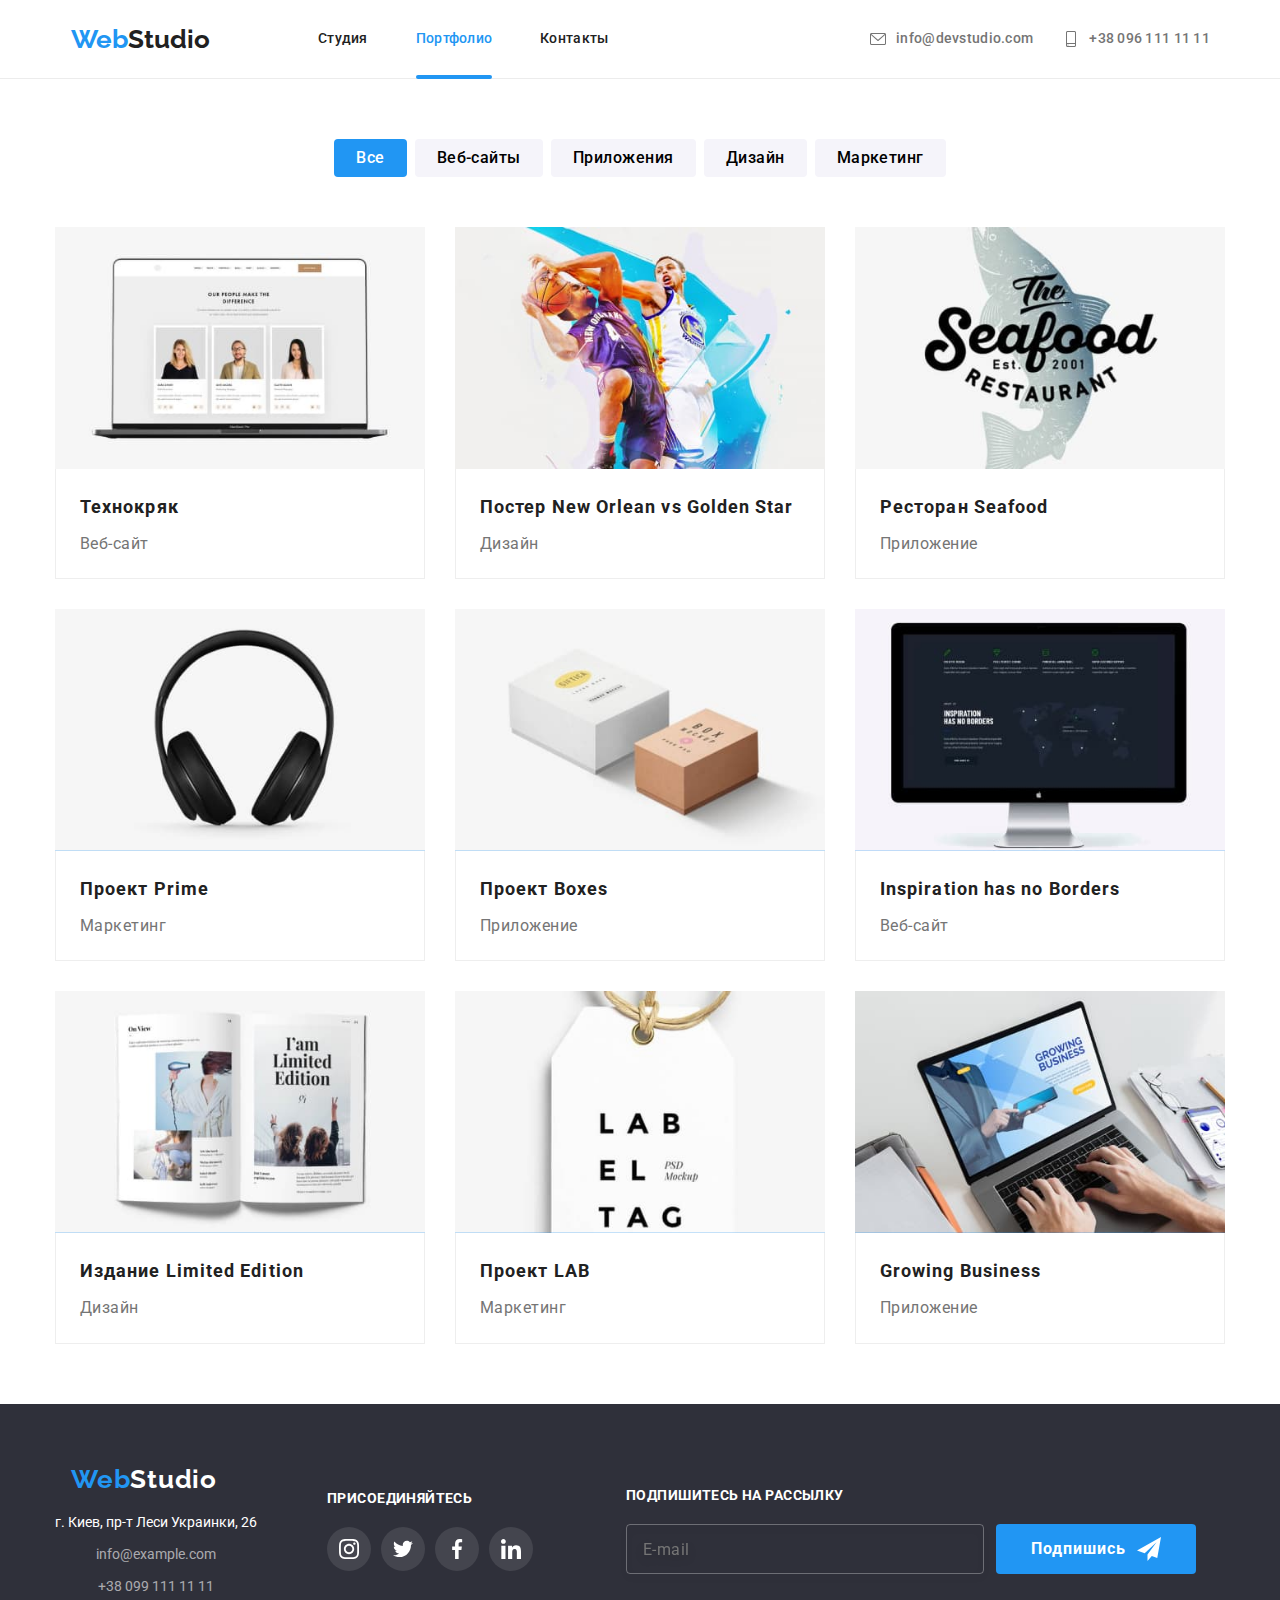
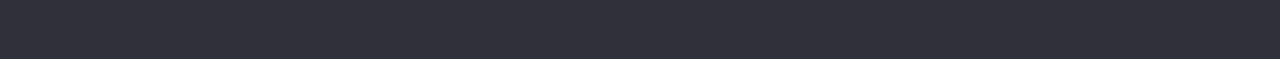
==== commit 96a25d94: "q" ====
--- a/portfolio.html
+++ b/portfolio.html
@@ -31,10 +31,11 @@
                                 </button>
                                 <div class="mob-menu is-hidden ">
                                     <div class="menu-thumb">
-                                        <button type="button" class=" menu-close-btn ">
-                                            <svg class="menu-icon" width="40px" height="40px">
-                                                <use href="./images/icon/icons.svg#icon-close-btn"></use></button>
+                                    <button type="button" class=" menu-close-btn ">
+                                        <svg class="menu-icon" width="40px" height="40px">
+                                            <use href="./images/icon/icons.svg#icon-close-btn"></use>
                                         </svg>
+                                    </button>
                                         <ul class="menu-page">
                                             <li class="menu-page__list">
                                                 <a class="menu-page__link" href="./index.html">Студия </a>
@@ -59,11 +60,11 @@
                                             </ul>
                                             <ul class="menu-soc-list">
                                                 <li class="menu-soc-item"><a class="menu-soc-link" href="">Instagram</a></li>
-                                                <span class="soc-line">|</span>
+                                                <li><span class="soc-line">|</span></li>
                                                 <li class="menu-soc-item"><a class="menu-soc-link" href="">Twitter</a></li>
-                                                <span class="soc-line">|</span>
+                                                <li><span class="soc-line">|</span></li>
                                                 <li class="menu-soc-item"><a class="menu-soc-link" href="">Facebook</a></li>
-                                                <span class="soc-line">|</span>
+                                                <li><span class="soc-line">|</span></li>
                                                 <li class="menu-soc-item"><a class="menu-soc-link" href="">LinkedIn</a></li>
                                             </ul>
                                         </div>
--- a/css/main.min.css
+++ b/css/main.min.css
@@ -1 +1 @@
-*{box-sizing:border-box}body{font-family:var(--basic-font);font-style:normal;color:var(--basic-color);min-width:320px}button{cursor:pointer;border:none;border-radius:4px}address{font-style:normal}img{display:block;width:100%;height:auto}p,h1,h2,h3,h4,h5,h6{margin:0}ul,p{margin:0;padding-left:0}img{display:block;margin:0;padding:0}a{text-decoration:none}li{list-style-type:none}input,textarea{outline:none}.visually-hidden{position:absolute;width:1px;height:1px;margin:-1px;border:0;padding:0;white-space:nowrap;clip-path:inset(100%);clip:rect(0 0 0 0);overflow:hidden}.is-hidden{opacity:0;pointer-events:none;visibility:hidden}:root{--basic-color: #212121;--second-basic-color: #2196f3;--third-basic-color: #ffffff;--basic-font-weight: 700;--secondary-font-weight:400;--third-font-weight:500;--typical-gap: 30px;--basic-font:"Roboto", sans-serif}.backdrop{position:fixed;top:0;left:0;width:100%;height:100%;background-color:rgba(0,0,0,.2);transition:opacity 250ms cubic-bezier(0.4, 0, 0.2, 1),visibility 250ms cubic-bezier(0.4, 0, 0.2, 1)}.container{width:100%;padding-left:15px;padding-right:15px;margin:0 auto}@media screen and (min-width: 320px){.container{min-width:320px}}@media screen and (max-width: 319px){.container{min-width:320px}}@media screen and (min-width: 768px){.container{min-width:768px}}@media screen and (min-width: 1200px){.container{max-width:1200px}}.logo{font-family:"Raleway",sans-serif;font-style:normal;font-weight:700;font-size:26px;line-height:1.19;color:var(--basic-color);align-items:center;padding:16px;display:block}@media screen and (min-width: 768px){.logo{display:flex}}.logo--part{color:var(--second-basic-color)}@media screen and (max-width: 767px){.backdrop{display:flex;justify-content:center;align-items:center}}.modal{background-color:#fff;box-shadow:0px 1px 3px rgba(0,0,0,.12),0px 1px 1px rgba(0,0,0,.14),0px 2px 1px rgba(0,0,0,.2);border-radius:4px;padding:40px}@media screen and (max-width: 479px){.modal{padding:20px}}@media screen and (min-width: 320px){.modal{position:relative;width:450px}}@media screen and (min-width: 320px)and (max-width: 480px){.modal{margin-right:15px;margin-left:15px}}@media screen and (max-width: 319px){.modal{position:relative;width:450px}}@media screen and (max-width: 319px)and (max-width: 480px){.modal{margin-right:15px;margin-left:15px}}@media screen and (min-width: 768px){.modal{position:absolute;top:50%;left:50%;transform:translate(-50%, -50%)}}@media screen and (min-width: 1200px){.modal{width:530px;height:580px}}.button-close{position:absolute;display:flex;border-radius:50%;width:30px;height:30px;top:8px;right:8px;align-items:center;justify-content:center;background-color:rgba(0,0,0,0);border:1px solid rgba(0,0,0,.1)}.button-close:hover .close-button-in{fill:var(--second-basic-color)}.button-close:focus .close-button-in{fill:var(--second-basic-color)}.close-button-in{transition:fill 250ms cubic-bezier(0.4, 0, 0.2, 1)}.modal-title{font-weight:700;font-size:20px;line-height:1.5;text-align:center;letter-spacing:.03em;margin-bottom:12px;color:var(--basic-color)}@media screen and (max-width: 479px){.modal-title{font-size:18px}}@media screen and (min-width: 1200px){.modal-title{font-size:20px;line-height:1.15}}.modal-item{width:100%;height:40px;border:1px solid rgba(33,33,33,.2);border-radius:4px;padding-left:42px;background-color:rgba(0,0,0,0);transition:border-color 250ms cubic-bezier(0.4, 0, 0.2, 1)}.modal-item:hover,.modal-item:focus{border-color:var(--second-basic-color)}.modal-position:hover .modal-item,.modal-position:focus .modal-item{border-color:var(--second-basic-color)}@media screen and (max-width: 479px){.modal-item{height:35px}}.comment{font-size:16px;height:120px;resize:none;padding:12px 16px}@media screen and (max-width: 479px){.comment{height:100px}}.comment::placeholder{font-weight:400;font-size:16px;line-height:20px;letter-spacing:.01em;color:rgba(117,117,117,.5)}.modal-item-name{font-weight:400;font-size:12px;line-height:1.16;letter-spacing:.01em;color:#757575;margin-bottom:4px}@media screen and (min-width: 1200px){.modal-item-name{font-size:14px;line-height:1.14}}.modal-position{margin-bottom:10px}.modal-position:nth-child(4){margin-bottom:20px}.modal-icon-position{position:relative}.modal-icon{position:absolute;left:15px;top:50%;transform:translateY(-50%);transition:fill 250ms cubic-bezier(0.4, 0, 0.2, 1);fill:#212121}.modal-item:focus~.modal-icon{fill:var(--second-basic-color)}.modal-item:hover~.modal-icon{fill:var(--second-basic-color)}.modal-position:hover .modal-icon{fill:var(--second-basic-color)}.modal-position:focus .modal-icon{fill:var(--second-basic-color)}.button-position{display:flex;justify-content:center}.buttom-submit{width:200px;height:50px;background-color:var(--second-basic-color);color:var(--third-basic-color);transition:250ms cubic-bezier(0.4, 0, 0.2, 1)}.buttom-submit:hover,.buttom-submit:focus{background-color:#188ce8}.checkbox-position{margin-bottom:30px}.link-modal{font-size:12px;line-height:1.16;text-decoration:underline;color:var(--second-basic-color);margin-left:5px}@media screen and (min-width: 1200px){.link-modal{font-size:14px;line-height:1.71}}.checkbox-text{font-weight:400;font-size:12px;line-height:1.16;letter-spacing:.03em;color:#757575}.checkbox-text::before{display:inline-block;content:"";width:16px;height:15px;border:2px solid #303030;border-radius:3px;margin-right:4px}.checkbox-input:checked+.checkbox-text::before{background-color:var(--second-basic-color);background-image:url(../images/accept.svg);background-repeat:no-repeat;background-position:center;background-size:contain;border:rgba(0,0,0,0)}@media screen and (min-width: 1200px){.checkbox-text{font-size:14px;line-height:1.71}}.no-scroll{overflow:hidden}@media screen and (min-width: 768px){.menu{display:none}}.menu-open-btn,.menu-close-btn{position:absolute;top:10px;right:15px;padding:0;background-color:rgba(0,0,0,0)}.menu-icon{transition:fill 250ms cubic-bezier(0.4, 0, 0.2, 1)}.menu-close-btn:hover .menu-icon,.menu-close-btn:focus .menu-icon{fill:#2196f3}.menu-open-btn:hover .menu-icon,.menu-open-btn:focus .menu-icon{fill:#2196f3}.mob-menu{position:fixed;top:0;left:0;background-color:#fff;height:100vh;width:100vw;z-index:5;padding-top:48px;padding-bottom:48px;padding-left:30px;transition:opacity 250ms cubic-bezier(0.4, 0, 0.2, 1),visibility 250ms cubic-bezier(0.4, 0, 0.2, 1)}.mob-menu .menu-thumb{display:flex;flex-direction:column;height:100%;overflow:auto}.menu-page{padding:0;align-items:center}.menu-page__list{font-weight:var(--third-font-weight);font-size:40px;line-height:1.17;letter-spacing:.02em;color:#2196f3}.menu-page__list+.menu-page__list{margin-top:32px}.menu-page__link{font-weight:var(--third-font-weight);letter-spacing:.02em;color:var(--basic-color);display:flex;transition:color 250ms cubic-bezier(0.4, 0, 0.2, 1)}.menu-page__link:focus,.menu-page__link:hover{color:var(--second-basic-color)}.menu-page__link--visited{color:var(--second-basic-color)}.menu-bottom{margin-top:auto}.menu-contact{padding:0;align-items:center;margin-left:auto;margin-bottom:64px}.menu-contact__tel{font-weight:var(--third-font-weight);font-size:34px;line-height:1.17;letter-spacing:.02em;color:#2196f3;margin-bottom:32px}@media screen and (max-width: 479px){.menu-contact__tel{font-size:30px}}.menu-contact__mail{font-weight:var(--third-font-weight);font-size:24px;line-height:28px;letter-spacing:.02em;color:#757575}.menu-soc-list{display:flex}@media screen and (max-width: 479px){.menu-soc-list{flex-wrap:wrap;max-width:320px}}@media screen and (max-width: 767px){.menu-soc-list{flex-wrap:wrap}}@media screen and (max-width: 479px){.menu-soc-item{display:block}.menu-soc-item:nth-child(1){margin-bottom:10px}}.menu-soc-link{font-weight:var(--third-font-weight);font-size:18px;line-height:1.22;letter-spacing:.02em;color:#2196f3}.soc-line{margin-left:10px;margin-right:10px;color:rgba(33,33,33,.2)}.menu-page__link--visited{color:#2196f3}.header{border-bottom:1px solid #ececec}.header-nav{display:none}@media screen and (min-width: 768px){.header-nav{display:flex}}.header__wrap{display:flex}@media screen and (max-width: 1199px){.header__wrap{justify-content:space-between;margin:0;padding:0}}.header-page{padding:0;display:flex;align-items:center}@media screen and (min-width: 1200px){.header-page{margin-left:93px}}.header-contact{padding:0;display:none;align-items:center}@media screen and (min-width: 768px){.header-contact{display:block;margin-top:21px;margin-right:15px}}@media screen and (min-width: 1200px){.header-contact{display:flex;flex-wrap:nowrap;margin-left:auto;margin-top:0}}.header-page__list:not(:last-child){margin-right:50px}.header-page__link{position:relative;font-weight:var(--third-font-weight);font-size:14px;line-height:1.14;letter-spacing:.02em;color:var(--basic-color);padding:32px 0;align-items:stretch;display:flex;transition:color 250ms cubic-bezier(0.4, 0, 0.2, 1);margin:-1px}.header-page__link:focus,.header-page__link:hover{color:var(--second-basic-color)}.header-page__link--visited{color:var(--second-basic-color)}.header-page__link--visited::after{position:absolute;bottom:0;content:"";width:100%;height:4px;background-color:var(--second-basic-color);border-radius:2px}.header-contact__item{font-weight:var(--third-font-weight);font-size:14px;line-height:1.14;letter-spacing:.02em;color:#757575;align-items:center;display:flex;transition:color 250ms cubic-bezier(0.4, 0, 0.2, 1)}.header-contact__item:focus,.header-contact__item:hover{color:var(--second-basic-color)}@media screen and (max-width: 1199px)and (min-width: 768px){.header-page__contact+.header-page__contact{margin-top:10px}}@media screen and (min-width: 1200px){.header-page__contact+.header-page__contact{margin-left:30px}}.header-contact__icon{margin-right:8px}.header-contact__item .header-contact__icon{fill:currentColor}.header-contact__item:focus .header-contact__icon{fill:currentColor}.header-contact__item:hover .header-contact__icon{fill:currentColor}@media screen and (min-width: 1200px){.header-contact__icon{margin-right:10px}}.hero{min-width:320px;background-color:#2f303a;padding:118px 0;margin:0 auto}@media screen and (min-width: 320px){.hero{background-image:linear-gradient(rgba(47, 48, 58, 0.4), rgba(47, 48, 58, 0.4)),url(/images/hero/hero-bg-mob.jpg);background-position:center;background-repeat:no-repeat;background-size:cover}}@media screen and (min-width: 320px)and (min-device-pixel-ratio: 2),screen and (min-width: 320px)and (min-resolution: 192dpi),screen and (min-width: 320px)and (min-resolution: 2dppx){.hero{background-image:linear-gradient(rgba(47, 48, 58, 0.4), rgba(47, 48, 58, 0.4)),url("/images/hero/hero-bg-mob-x2.jpg")}}@media screen and (max-width: 319px){.hero{background-image:linear-gradient(rgba(47, 48, 58, 0.4), rgba(47, 48, 58, 0.4)),url(/images/hero/hero-bg-mob.jpg);background-position:center;background-repeat:no-repeat;background-size:cover}}@media screen and (max-width: 319px)and (min-device-pixel-ratio: 2),screen and (max-width: 319px)and (min-resolution: 192dpi),screen and (max-width: 319px)and (min-resolution: 2dppx){.hero{background-image:linear-gradient(rgba(47, 48, 58, 0.4), rgba(47, 48, 58, 0.4)),url("/images/hero/hero-bg-mob-x2.jpg")}}@media screen and (min-width: 768px){.hero{min-width:768px;background-image:linear-gradient(rgba(47, 48, 58, 0.4), rgba(47, 48, 58, 0.4)),url(/images/hero/hero-bg-tab.jpg)}}@media screen and (min-width: 768px)and (min-device-pixel-ratio: 2),screen and (min-width: 768px)and (min-resolution: 192dpi),screen and (min-width: 768px)and (min-resolution: 2dppx){.hero{background-image:linear-gradient(rgba(47, 48, 58, 0.4), rgba(47, 48, 58, 0.4)),url("/images/hero/hero-bg-tab-x2.jpg")}}@media screen and (min-width: 1200px){.hero{max-width:1600px;padding:200px 0;background-image:linear-gradient(rgba(47, 48, 58, 0.4), rgba(47, 48, 58, 0.4)),url(/images/hero/hero-bg-desktop.jpg)}}@media screen and (min-width: 1200px)and (min-device-pixel-ratio: 2),screen and (min-width: 1200px)and (min-resolution: 192dpi),screen and (min-width: 1200px)and (min-resolution: 2dppx){.hero{background-image:linear-gradient(rgba(47, 48, 58, 0.4), rgba(47, 48, 58, 0.4)),url("/images/hero/hero-bg-desktop-x2.jpg")}}.hero-title{font-weight:900;font-size:26px;line-height:1.62;letter-spacing:.06em;text-transform:uppercase;color:var(--third-basic-color);margin-bottom:var(--typical-gap);padding:0;max-width:360px;text-align:center}@media screen and (min-width: 1200px){.hero-title{font-size:44px;line-height:1.36;max-width:696px}}.hero-items{display:flex;flex-direction:column;align-items:center}.hero-btn{font-weight:var(--basic-font-weight);font-size:16px;line-height:1.85;color:var(--third-basic-color);background-color:var(--second-basic-color);padding:10px 32px;max-width:200px;transition:background-color 250ms cubic-bezier(0.4, 0, 0.2, 1)}.hero-btn:hover,.hero-btn:focus{background-color:#188ce8}.text{padding:60px 0}@media screen and (min-width: 1200px){.text{padding:94px 0}}@media screen and (min-width: 320px){.benefits{max-width:480px}}@media screen and (max-width: 319px){.benefits{max-width:480px}}@media screen and (min-width: 768px){.benefits{max-width:768px}}@media screen and (min-width: 1200px){.benefits{max-width:1200px}}@media screen and (min-width: 320px){.text-list:not(:last-child){margin-bottom:-15px}}@media screen and (max-width: 319px){.text-list:not(:last-child){margin-bottom:-15px}}@media screen and (min-width: 768px){.text-list{margin:-15px;display:flex;align-items:center;flex-wrap:wrap;justify-content:center}}@media screen and (min-width: 1200px){.text-list{display:flex}}.icon-list{background-color:#f5f4fa;display:flex;height:120px;background-repeat:no-repeat;background-position:center;margin-bottom:30px;align-items:center;justify-content:center}@media screen and (min-width: 768px){.icon-list{width:354px}}@media screen and (min-width: 1200px){.icon-list{width:270px}}.text-li{display:block}@media screen and (min-width: 320px){.text-li:not(:last-child){margin-bottom:15px}}@media screen and (max-width: 319px){.text-li:not(:last-child){margin-bottom:15px}}@media screen and (min-width: 768px){.text-li{margin:15px;max-width:354px;width:calc((100% - 60px)/2)}}@media screen and (min-width: 1200px){.text-li{width:270px}}.text-item-name{font-weight:var(--basic-font-weight);font-size:14px;line-height:1.14;letter-spacing:.03em;text-transform:uppercase;margin-bottom:10px;padding:0}@media screen and (min-width: 320px){.text-item-name{text-align:center}}@media screen and (max-width: 319px){.text-item-name{text-align:center}}@media screen and (min-width: 768px){.text-item-name{text-align:start}}.text-item{font-size:14px;line-height:1.7;color:#757575;padding:0;margin:0}.do{padding-bottom:94px}@media screen and (max-width: 1199px){.do{display:none}}.do-title{font-weight:var(--basic-font-weight);font-size:36px;line-height:1.16;text-align:center;letter-spacing:.03em;margin-bottom:50px}.do-list{position:relative;display:flex;padding:0}.do-item:not(:last-child){margin-right:var(--typical-gap)}.do-text{position:absolute;width:370px;height:70px;bottom:0;display:flex;align-items:center;justify-content:center;font-size:14px;line-height:1.14px;text-align:center;letter-spacing:.03em;text-transform:uppercase;color:#fff;background-color:rgba(47,48,58,.8)}.team{background-color:#f5f4fa;padding:60px 0}@media screen and (min-width: 1200px){.team{padding:94px 0}}@media screen and (min-width: 320px){.team-wrap{max-width:480px}}@media screen and (max-width: 319px){.team-wrap{max-width:480px}}@media screen and (min-width: 768px){.team-wrap{max-width:768px}}@media screen and (min-width: 1200px){.team-wrap{max-width:1200px}}.team-title{font-weight:var(--basic-font-weight);font-size:28px;line-height:1.17;text-align:center;letter-spacing:.03em;margin-bottom:30px;padding:0}@media screen and (min-width: 768px){.team-title{font-size:28px;line-height:1.17}}@media screen and (min-width: 1200px){.team-title{font-size:36px;line-height:1.16;margin:0 0 50px 0}}.team-list{padding:0;margin:0;margin:-15px}@media screen and (min-width: 768px){.team-list{display:flex;flex-wrap:wrap;justify-content:center}}@media screen and (min-width: 1200px){.team-social-item:not(:last-child){margin-right:10px}}.team-social{display:flex;justify-content:center}.team-social-link{display:flex;width:44px;height:44px;border-radius:50%;align-items:center;justify-content:center;transition:background-color 250ms cubic-bezier(0.4, 0, 0.2, 1)}.team-social-link:hover,.team-social-link:focus{background-color:#2196f3}.team-social-icon{fill:#afb1b8;transition:fill 250ms cubic-bezier(0.4, 0, 0.2, 1)}.team-social-link:focus .team-social-icon{fill:#fff}.team-social-link:hover .team-social-icon{fill:#fff}.team-item{box-shadow:0px 1px 3px rgba(0,0,0,.12),0px 1px 1px rgba(0,0,0,.14),0px 2px 1px rgba(0,0,0,.2);border-radius:0px 0px 4px 4px;background-color:var(--third-basic-color);margin:15px}@media screen and (min-width: 768px){.team-item{max-width:354px;flex-basis:calc((100% - 30px)/2)}}@media screen and (min-width: 1200px){.team-item{max-width:270px}}.team-name-job{padding:var(--typical-gap) 0}.team-person{font-weight:var(--third-font-weight);font-size:16px;line-height:1.18;text-align:center;color:var(--basic-color);margin-bottom:10px;padding:0}.team-person-job{font-size:16px;line-height:1.18;text-align:center;color:#757575;margin-bottom:16px;padding:0}.clients{padding:60px 0}@media screen and (min-width: 1200px){.clients{padding:94px 0}}@media screen and (min-width: 320px){.client-wrap{max-width:480px}}@media screen and (max-width: 319px){.client-wrap{max-width:480px}}@media screen and (min-width: 768px){.client-wrap{max-width:768px}}@media screen and (min-width: 1200px){.client-wrap{max-width:1200px}}.clients-title{font-weight:var(--basic-font-weight);font-size:28px;line-height:1.17;text-align:center;letter-spacing:.03em;color:var(--basic-color);margin-bottom:30px}@media screen and (min-width: 1200px){.clients-title{font-size:36px;line-height:1.16;margin-bottom:50px}}.clients-list{display:flex;flex-wrap:wrap;justify-content:center;margin:-15px}.clients-item{border:1px solid #afb1b8;border-radius:4px;max-width:210px;max-height:92px;margin:15px;transition:border-color 250ms cubic-bezier(0.4, 0, 0.2, 1)}.clients-item:hover,.clients-item:focus{border-color:var(--second-basic-color)}@media screen and (min-width: 1200px){.clients-item{max-width:170px}}.clients-link{display:flex;width:210px;height:92px;align-items:center;justify-content:center}@media screen and (min-width: 768px){.clients-link{width:226px}}@media screen and (min-width: 1200px){.clients-link{width:170px}}.clients-icon{fill:#afb1b8;transition:fill 250ms cubic-bezier(0.4, 0, 0.2, 1)}.clients-item:hover .clients-icon{fill:var(--second-basic-color)}.footer{background-color:#2f303a;padding:60px 0}@media screen and (min-width: 768px){.footer-tablet-wrap{display:flex}}@media screen and (min-width: 768px)and (max-width: 1199px){.footer-tablet-wrap{justify-content:space-around;width:100%}}@media screen and (min-width: 1200px){.footer-tablet-wrap{flex-wrap:nowrap;align-items:center}}.footer-wrap{display:flex}@media screen and (max-width: 767px){.footer-wrap{flex-direction:column;justify-content:center;align-items:center}}@media screen and (min-width: 768px)and (max-width: 1199px){.footer-wrap{flex-wrap:wrap}}@media screen and (min-width: 1200px){.footer-wrap{align-items:center}}.footer__logo{padding-top:0;letter-spacing:.03em;color:var(--third-basic-color)}.footer-address{font-weight:var(--secondary-font-weight);font-size:14px;line-height:1.71;color:var(--third-basic-color)}@media screen and (max-width: 1199px){.footer-address{margin-bottom:60px}}.footer-breadcrumbs{display:flex;flex-direction:column;align-items:center;padding:0}.footer-breadcrumbs__contact{margin-top:8px}.footer-link{font-weight:var(--secondary-font-weight);font-size:14px;line-height:1.17;color:rgba(255,255,255,.6)}.footer-item__title{font-weight:var(--basic-font-weight);font-size:14px;line-height:1.14;letter-spacing:.03em;text-transform:uppercase;margin-bottom:20px;color:var(--third-basic-color)}.footer-item__list{display:flex}@media screen and (max-width: 1199px){.footer-item__list{margin-bottom:60px}}.footer-social+.footer-social{margin-left:10px}.footer-social__link{display:flex;width:44px;height:44px;border-radius:50%;align-items:center;justify-content:center;background-color:rgba(255,255,255,.1);transition:background-color 250ms cubic-bezier(0.4, 0, 0.2, 1)}.footer-social__link:hover,.footer-social__link:focus{background-color:var(--second-basic-color)}.footer-social__icon{fill:var(--third-basic-color)}.footer-item{display:flex;flex-direction:column;justify-content:center;align-items:center}@media screen and (min-width: 1200px){.footer-item+.footer-item{margin-left:70px}}.social-form{width:100%}@media screen and (min-width: 1200px){.social-form{width:auto;margin-left:93px;align-items:center}}.social-form__list{display:flex;justify-content:center;font-weight:var(--basic-font-weight);font-size:14px;line-height:1.14;letter-spacing:.03em;text-transform:uppercase;color:#fff;margin-bottom:20px}.social-form__btn{display:flex;flex-direction:column;align-items:center}@media screen and (min-width: 1200px){.social-form__btn{flex-direction:row}}.social-form__mail{width:100%;max-width:450px;height:50px;padding-left:16px;background-color:rgba(0,0,0,0);border:1px solid rgba(255,255,255,.3);box-sizing:border-box;filter:drop-shadow(0px 4px 4px rgba(0, 0, 0, 0.15));border-radius:4px;font-weight:var(--secondary-font-weight);font-size:16px;line-height:1.25;display:flex;align-items:center;letter-spacing:.03em;color:rgba(255,255,255,.6)}@media screen and (min-width: 1200px){.social-form__mail{width:358px;margin-right:12px}}.social-form__subscribe-btn{width:200px;height:50px;font-weight:var(--basic-font-weight);font-size:16px;line-height:1.88;display:flex;align-items:center;justify-content:space-around;letter-spacing:.06em;color:#fff;background-color:var(--second-basic-color);padding:10px 29px;transition:background-color 250ms cubic-bezier(0.4, 0, 0.2, 1);margin-top:20px}.social-form__subscribe-btn:focus,.social-form__subscribe-btn:hover{background-color:#188ce8}@media screen and (min-width: 1200px){.social-form__subscribe-btn{margin-top:0}}.social-form__subscribe-icon{fill:var(--third-basic-color)}.portfolio{padding:60px 0}@media screen and (min-width: 320px){.prtf-wrap{max-width:480px}}@media screen and (max-width: 319px){.prtf-wrap{max-width:480px}}@media screen and (min-width: 768px){.prtf-wrap{max-width:768px}}@media screen and (min-width: 1200px){.prtf-wrap{max-width:1200px}}.nav-btn{font-weight:var(--third-font-weight);font-size:16px;line-height:1.62;text-align:center;letter-spacing:.03em;background-color:#f5f4fa;padding:6px 22px;margin:0;transition:background-color 250ms cubic-bezier(0.4, 0, 0.2, 1),color 250ms cubic-bezier(0.4, 0, 0.2, 1),box-shadow 250ms cubic-bezier(0.4, 0, 0.2, 1),color 250ms cubic-bezier(0.4, 0, 0.2, 1)}@media screen and (max-width: 767px){.nav-btn{margin-bottom:15px}}.prtf-btn :focus,.prtf-btn :hover{background-color:var(--second-basic-color);color:var(--third-basic-color);box-shadow:0px 1px 1px rgba(0,0,0,.12),0px 4px 4px rgba(0,0,0,.06),1px 4px 6px rgba(0,0,0,.16)}.prtf-btn:not(:last-child){margin-right:8px}.btn-prtf-now{color:var(--third-basic-color);background-color:var(--second-basic-color)}@media screen and (min-width: 768px){.prtf-item{margin:-15px;display:flex;flex-wrap:wrap;padding:0}}.prtf-item-name{font-weight:var(--basic-font-weight);font-size:18px;line-height:2;letter-spacing:.06em;color:var(--basic-color);margin-bottom:4px;padding:0}.prtf-item-text{font-size:16px;line-height:1.85;letter-spacing:.03em;color:#757575;padding:0}.prtf-list{padding:0}@media screen and (max-width: 767px){.prtf-list:not(:last-child){margin-bottom:var(--typical-gap)}.prtf-list:nth-child(1){margin-top:40px}}@media screen and (min-width: 768px){.prtf-list{margin:15px;width:354px}}@media screen and (min-width: 1200px){.prtf-list{width:370px}}.prtf-link{transition:box-shadow 250ms cubic-bezier(0.4, 0, 0.2, 1)}.prtf-link:hover,.prtf-link:focus{box-shadow:0px 1px 1px rgba(0,0,0,.12),0px 4px 4px rgba(0,0,0,.06),1px 4px 6px rgba(0,0,0,.16)}.prtf-info{position:relative;overflow:hidden}.prtf-info-overlay{position:absolute;top:0;left:0;background-color:rgba(33,150,243,.9);width:100%;height:100%;transform:translateY(100%);transition:transform 250ms cubic-bezier(0.4, 0, 0.2, 1)}.prtf-link:hover .prtf-info-overlay,.prtf-link:focus .prtf-info-overlay{transform:translateY(0)}.prtf-info-text{position:absolute;top:50%;left:50%;transform:translate(-50%, -50%);min-width:322px;min-height:168px;font-size:18px;line-height:1.56;letter-spacing:.03em;color:#fff}.border-prtf{border-right:1px solid #eee;border-left:1px solid #eee;border-bottom:1px solid #eee;padding:20px 24px 20px 24px}@media screen and (max-width: 1199px){.prtf-list:first-child .border-prtf{padding-bottom:56px}}.prtf-list-btn{display:flex;flex-wrap:wrap;margin-bottom:40px}@media screen and (max-width: 767px){.prtf-list-btn{margin-bottom:-15px}}@media screen and (min-width: 768px){.prtf-list-btn{padding:0;margin-right:0;margin-bottom:50px;justify-content:center}}/*# sourceMappingURL=main.min.css.map */+*{box-sizing:border-box}body{font-family:var(--basic-font);font-style:normal;color:var(--basic-color);min-width:320px}button{cursor:pointer;border:none;border-radius:4px}address{font-style:normal}img{display:block;width:100%;height:auto}p,h1,h2,h3,h4,h5,h6{margin:0}ul,p{margin:0;padding-left:0}img{display:block;margin:0;padding:0}a{text-decoration:none}li{list-style-type:none}input,textarea{outline:none}.visually-hidden{position:absolute;width:1px;height:1px;margin:-1px;border:0;padding:0;white-space:nowrap;clip-path:inset(100%);clip:rect(0 0 0 0);overflow:hidden}.is-hidden{opacity:0;pointer-events:none;visibility:hidden}:root{--basic-color: #212121;--second-basic-color: #2196f3;--third-basic-color: #ffffff;--basic-font-weight: 700;--secondary-font-weight:400;--third-font-weight:500;--typical-gap: 30px;--basic-font:"Roboto", sans-serif}.backdrop{position:fixed;top:0;left:0;width:100%;height:100%;background-color:rgba(0,0,0,.2);transition:opacity 250ms cubic-bezier(0.4, 0, 0.2, 1),visibility 250ms cubic-bezier(0.4, 0, 0.2, 1)}.container{width:100%;padding-left:15px;padding-right:15px;margin:0 auto}@media screen and (min-width: 320px){.container{min-width:320px}}@media screen and (max-width: 319px){.container{min-width:320px}}@media screen and (min-width: 768px){.container{min-width:768px}}@media screen and (min-width: 1200px){.container{max-width:1200px}}.logo{font-family:"Raleway",sans-serif;font-style:normal;font-weight:700;font-size:26px;line-height:1.19;color:var(--basic-color);align-items:center;padding:16px;display:block}@media screen and (min-width: 768px){.logo{display:flex}}.logo--part{color:var(--second-basic-color)}@media screen and (max-width: 767px){.backdrop{display:flex;justify-content:center;align-items:center}}.modal{background-color:#fff;box-shadow:0px 1px 3px rgba(0,0,0,.12),0px 1px 1px rgba(0,0,0,.14),0px 2px 1px rgba(0,0,0,.2);border-radius:4px;padding:40px}@media screen and (max-width: 479px){.modal{padding:20px}}@media screen and (min-width: 320px){.modal{position:relative;width:450px}}@media screen and (min-width: 320px)and (max-width: 480px){.modal{margin-right:15px;margin-left:15px}}@media screen and (max-width: 319px){.modal{position:relative;width:450px}}@media screen and (max-width: 319px)and (max-width: 480px){.modal{margin-right:15px;margin-left:15px}}@media screen and (min-width: 768px){.modal{position:absolute;top:50%;left:50%;transform:translate(-50%, -50%)}}@media screen and (min-width: 1200px){.modal{width:530px;height:580px}}.button-close{position:absolute;display:flex;border-radius:50%;width:30px;height:30px;top:8px;right:8px;align-items:center;justify-content:center;background-color:rgba(0,0,0,0);border:1px solid rgba(0,0,0,.1)}.button-close:hover .close-button-in{fill:var(--second-basic-color)}.button-close:focus .close-button-in{fill:var(--second-basic-color)}.close-button-in{transition:fill 250ms cubic-bezier(0.4, 0, 0.2, 1)}.modal-title{font-weight:700;font-size:20px;line-height:1.5;text-align:center;letter-spacing:.03em;margin-bottom:12px;color:var(--basic-color)}@media screen and (max-width: 479px){.modal-title{font-size:18px}}@media screen and (min-width: 1200px){.modal-title{font-size:20px;line-height:1.15}}.modal-item{width:100%;height:40px;border:1px solid rgba(33,33,33,.2);border-radius:4px;padding-left:42px;background-color:rgba(0,0,0,0);transition:border-color 250ms cubic-bezier(0.4, 0, 0.2, 1)}.modal-item:hover,.modal-item:focus{border-color:var(--second-basic-color)}.modal-position:hover .modal-item,.modal-position:focus .modal-item{border-color:var(--second-basic-color)}@media screen and (max-width: 479px){.modal-item{height:35px}}.comment{font-size:16px;height:120px;resize:none;padding:12px 16px}@media screen and (max-width: 479px){.comment{height:100px}}.comment::placeholder{font-weight:400;font-size:16px;line-height:20px;letter-spacing:.01em;color:rgba(117,117,117,.5)}.modal-item-name{font-weight:400;font-size:12px;line-height:1.16;letter-spacing:.01em;color:#757575;margin-bottom:4px}@media screen and (min-width: 1200px){.modal-item-name{font-size:14px;line-height:1.14}}.modal-position{margin-bottom:10px}.modal-position:nth-child(4){margin-bottom:20px}.modal-icon-position{position:relative}.modal-icon{position:absolute;left:15px;top:50%;transform:translateY(-50%);transition:fill 250ms cubic-bezier(0.4, 0, 0.2, 1);fill:#212121}.modal-item:focus~.modal-icon{fill:var(--second-basic-color)}.modal-item:hover~.modal-icon{fill:var(--second-basic-color)}.modal-position:hover .modal-icon{fill:var(--second-basic-color)}.modal-position:focus .modal-icon{fill:var(--second-basic-color)}.button-position{display:flex;justify-content:center}.buttom-submit{width:200px;height:50px;background-color:var(--second-basic-color);color:var(--third-basic-color);transition:250ms cubic-bezier(0.4, 0, 0.2, 1)}.buttom-submit:hover,.buttom-submit:focus{background-color:#188ce8}.checkbox-position{margin-bottom:30px}.link-modal{font-size:12px;line-height:1.16;text-decoration:underline;color:var(--second-basic-color);margin-left:5px}@media screen and (min-width: 1200px){.link-modal{font-size:14px;line-height:1.71}}.checkbox-text{font-weight:400;font-size:12px;line-height:1.16;letter-spacing:.03em;color:#757575}.checkbox-text::before{display:inline-block;content:"";width:16px;height:15px;border:2px solid #303030;border-radius:3px;margin-right:4px}.checkbox-input:checked+.checkbox-text::before{background-color:var(--second-basic-color);background-image:url(../images/accept.svg);background-repeat:no-repeat;background-position:center;background-size:contain;border:rgba(0,0,0,0)}@media screen and (min-width: 1200px){.checkbox-text{font-size:14px;line-height:1.71}}.no-scroll{overflow:hidden}@media screen and (min-width: 768px){.menu{display:none}}.menu-open-btn,.menu-close-btn{position:absolute;top:10px;right:15px;padding:0;background-color:rgba(0,0,0,0)}.menu-icon{transition:fill 250ms cubic-bezier(0.4, 0, 0.2, 1)}.menu-close-btn:hover .menu-icon,.menu-close-btn:focus .menu-icon{fill:#2196f3}.menu-open-btn:hover .menu-icon,.menu-open-btn:focus .menu-icon{fill:#2196f3}.mob-menu{position:fixed;top:0;left:0;background-color:#fff;height:100vh;width:100vw;z-index:5;padding-top:48px;padding-bottom:48px;padding-left:30px;transition:opacity 250ms cubic-bezier(0.4, 0, 0.2, 1),visibility 250ms cubic-bezier(0.4, 0, 0.2, 1)}.mob-menu .menu-thumb{display:flex;flex-direction:column;height:100%;overflow:auto}.menu-page{padding:0;align-items:center}.menu-page__list{font-weight:var(--third-font-weight);font-size:40px;line-height:1.17;letter-spacing:.02em;color:#2196f3}.menu-page__list+.menu-page__list{margin-top:32px}.menu-page__link{font-weight:var(--third-font-weight);letter-spacing:.02em;color:var(--basic-color);display:flex;transition:color 250ms cubic-bezier(0.4, 0, 0.2, 1)}.menu-page__link:focus,.menu-page__link:hover{color:var(--second-basic-color)}.menu-page__link--visited{color:var(--second-basic-color)}.menu-bottom{margin-top:auto}.menu-contact{padding:0;align-items:center;margin-left:auto;margin-bottom:64px}.menu-contact__tel{font-weight:var(--third-font-weight);font-size:34px;line-height:1.17;letter-spacing:.02em;color:#2196f3;margin-bottom:32px}@media screen and (max-width: 479px){.menu-contact__tel{font-size:30px}}.menu-contact__mail{font-weight:var(--third-font-weight);font-size:24px;line-height:28px;letter-spacing:.02em;color:#757575}.menu-soc-list{display:flex}@media screen and (max-width: 767px){.menu-soc-list{flex-wrap:wrap}}@media screen and (max-width: 479px){.menu-soc-item{display:block}.menu-soc-item:nth-child(1){margin-bottom:10px}}.menu-soc-link{font-weight:var(--third-font-weight);font-size:18px;line-height:1.22;letter-spacing:.02em;color:#2196f3}@media screen and (max-width: 479px){.menu-soc-link{font-size:12px}}.soc-line{margin-left:10px;margin-right:10px;color:rgba(33,33,33,.2)}.menu-page__link--visited{color:#2196f3}.header{border-bottom:1px solid #ececec}.header-nav{display:none}@media screen and (min-width: 768px){.header-nav{display:flex}}.header__wrap{display:flex}@media screen and (max-width: 1199px){.header__wrap{justify-content:space-between;margin:0;padding:0}}.header-page{padding:0;display:flex;align-items:center}@media screen and (min-width: 1200px){.header-page{margin-left:93px}}.header-contact{padding:0;display:none;align-items:center}@media screen and (min-width: 768px){.header-contact{display:block;margin-top:21px;margin-right:15px}}@media screen and (min-width: 1200px){.header-contact{display:flex;flex-wrap:nowrap;margin-left:auto;margin-top:0}}.header-page__list:not(:last-child){margin-right:50px}.header-page__link{position:relative;font-weight:var(--third-font-weight);font-size:14px;line-height:1.14;letter-spacing:.02em;color:var(--basic-color);padding:32px 0;align-items:stretch;display:flex;transition:color 250ms cubic-bezier(0.4, 0, 0.2, 1);margin:-1px}.header-page__link:focus,.header-page__link:hover{color:var(--second-basic-color)}.header-page__link--visited{color:var(--second-basic-color)}.header-page__link--visited::after{position:absolute;bottom:0;content:"";width:100%;height:4px;background-color:var(--second-basic-color);border-radius:2px}.header-contact__item{font-weight:var(--third-font-weight);font-size:14px;line-height:1.14;letter-spacing:.02em;color:#757575;align-items:center;display:flex;transition:color 250ms cubic-bezier(0.4, 0, 0.2, 1)}.header-contact__item:focus,.header-contact__item:hover{color:var(--second-basic-color)}@media screen and (max-width: 1199px)and (min-width: 768px){.header-page__contact+.header-page__contact{margin-top:10px}}@media screen and (min-width: 1200px){.header-page__contact+.header-page__contact{margin-left:30px}}.header-contact__icon{margin-right:8px}.header-contact__item .header-contact__icon{fill:currentColor}.header-contact__item:focus .header-contact__icon{fill:currentColor}.header-contact__item:hover .header-contact__icon{fill:currentColor}@media screen and (min-width: 1200px){.header-contact__icon{margin-right:10px}}.hero{min-width:320px;background-color:#2f303a;padding:118px 0;margin:0 auto;background-image:linear-gradient(rgba(47, 48, 58, 0.4), rgba(47, 48, 58, 0.4))}@media screen and (min-width: 320px){.hero{background-image:linear-gradient(rgba(47, 48, 58, 0.4), rgba(47, 48, 58, 0.4)),url(/images/hero/hero-bg-mob.jpg);background-position:center;background-repeat:no-repeat;background-size:cover}}@media screen and (min-width: 320px)and (min-device-pixel-ratio: 2),screen and (min-width: 320px)and (min-resolution: 192dpi),screen and (min-width: 320px)and (min-resolution: 2dppx){.hero{background-image:linear-gradient(rgba(47, 48, 58, 0.4), rgba(47, 48, 58, 0.4)),url("/images/hero/hero-bg-mob-x2.jpg")}}@media screen and (max-width: 319px){.hero{background-image:linear-gradient(rgba(47, 48, 58, 0.4), rgba(47, 48, 58, 0.4)),url(/images/hero/hero-bg-mob.jpg);background-position:center;background-repeat:no-repeat;background-size:cover}}@media screen and (max-width: 319px)and (min-device-pixel-ratio: 2),screen and (max-width: 319px)and (min-resolution: 192dpi),screen and (max-width: 319px)and (min-resolution: 2dppx){.hero{background-image:linear-gradient(rgba(47, 48, 58, 0.4), rgba(47, 48, 58, 0.4)),url("/images/hero/hero-bg-mob-x2.jpg")}}@media screen and (min-width: 768px){.hero{min-width:768px;background-image:linear-gradient(rgba(47, 48, 58, 0.4), rgba(47, 48, 58, 0.4)),url(/images/hero/hero-bg-tab.jpg)}}@media screen and (min-width: 768px)and (min-device-pixel-ratio: 2),screen and (min-width: 768px)and (min-resolution: 192dpi),screen and (min-width: 768px)and (min-resolution: 2dppx){.hero{background-image:linear-gradient(rgba(47, 48, 58, 0.4), rgba(47, 48, 58, 0.4)),url("/images/hero/hero-bg-tab-x2.jpg")}}@media screen and (min-width: 1200px){.hero{max-width:1600px;padding:200px 0;background-image:linear-gradient(rgba(47, 48, 58, 0.4), rgba(47, 48, 58, 0.4)),url(/images/hero/hero-bg-desktop.jpg)}}@media screen and (min-width: 1200px)and (min-device-pixel-ratio: 2),screen and (min-width: 1200px)and (min-resolution: 192dpi),screen and (min-width: 1200px)and (min-resolution: 2dppx){.hero{background-image:linear-gradient(rgba(47, 48, 58, 0.4), rgba(47, 48, 58, 0.4)),url("/images/hero/hero-bg-desktop-x2.jpg")}}.hero-title{font-weight:900;font-size:26px;line-height:1.62;letter-spacing:.06em;text-transform:uppercase;color:var(--third-basic-color);margin-bottom:var(--typical-gap);padding:0;max-width:360px;text-align:center}@media screen and (min-width: 1200px){.hero-title{font-size:44px;line-height:1.36;max-width:696px}}.hero-items{display:flex;flex-direction:column;align-items:center}.hero-btn{font-weight:var(--basic-font-weight);font-size:16px;line-height:1.85;color:var(--third-basic-color);background-color:var(--second-basic-color);padding:10px 32px;max-width:200px;transition:background-color 250ms cubic-bezier(0.4, 0, 0.2, 1)}.hero-btn:hover,.hero-btn:focus{background-color:#188ce8}.text{padding:60px 0}@media screen and (min-width: 1200px){.text{padding:94px 0}}@media screen and (min-width: 320px){.benefits{max-width:480px}}@media screen and (max-width: 319px){.benefits{max-width:480px}}@media screen and (min-width: 768px){.benefits{max-width:768px}}@media screen and (min-width: 1200px){.benefits{max-width:1200px}}@media screen and (min-width: 320px){.text-list:not(:last-child){margin-bottom:-15px}}@media screen and (max-width: 319px){.text-list:not(:last-child){margin-bottom:-15px}}@media screen and (min-width: 768px){.text-list{margin:-15px;display:flex;align-items:center;flex-wrap:wrap;justify-content:center}}@media screen and (min-width: 1200px){.text-list{display:flex}}.icon-list{background-color:#f5f4fa;display:flex;height:120px;background-repeat:no-repeat;background-position:center;margin-bottom:30px;align-items:center;justify-content:center}@media screen and (min-width: 768px){.icon-list{width:354px}}@media screen and (min-width: 1200px){.icon-list{width:270px}}.text-li{display:block}@media screen and (min-width: 320px){.text-li:not(:last-child){margin-bottom:15px}}@media screen and (max-width: 319px){.text-li:not(:last-child){margin-bottom:15px}}@media screen and (min-width: 768px){.text-li{margin:15px;max-width:354px;width:calc((100% - 60px)/2)}}@media screen and (min-width: 1200px){.text-li{width:270px}}.text-item-name{font-weight:var(--basic-font-weight);font-size:14px;line-height:1.14;letter-spacing:.03em;text-transform:uppercase;margin-bottom:10px;padding:0}@media screen and (min-width: 320px){.text-item-name{text-align:center}}@media screen and (max-width: 319px){.text-item-name{text-align:center}}@media screen and (min-width: 768px){.text-item-name{text-align:start}}.text-item{font-size:14px;line-height:1.7;color:#757575;padding:0;margin:0}.do{padding-bottom:94px}@media screen and (max-width: 1199px){.do{display:none}}.do-title{font-weight:var(--basic-font-weight);font-size:36px;line-height:1.16;text-align:center;letter-spacing:.03em;margin-bottom:50px}.do-list{position:relative;display:flex;padding:0}.do-item:not(:last-child){margin-right:var(--typical-gap)}.do-text{position:absolute;width:370px;height:70px;bottom:0;display:flex;align-items:center;justify-content:center;font-size:14px;line-height:1.14px;text-align:center;letter-spacing:.03em;text-transform:uppercase;color:#fff;background-color:rgba(47,48,58,.8)}.team{background-color:#f5f4fa;padding:60px 0}@media screen and (min-width: 1200px){.team{padding:94px 0}}@media screen and (min-width: 320px){.team-wrap{max-width:480px}}@media screen and (max-width: 319px){.team-wrap{max-width:480px}}@media screen and (min-width: 768px){.team-wrap{max-width:768px}}@media screen and (min-width: 1200px){.team-wrap{max-width:1200px}}.team-title{font-weight:var(--basic-font-weight);font-size:28px;line-height:1.17;text-align:center;letter-spacing:.03em;margin-bottom:30px;padding:0}@media screen and (min-width: 768px){.team-title{font-size:28px;line-height:1.17}}@media screen and (min-width: 1200px){.team-title{font-size:36px;line-height:1.16;margin:0 0 50px 0}}.team-list{padding:0;margin:0;margin:-15px}@media screen and (min-width: 768px){.team-list{display:flex;flex-wrap:wrap;justify-content:center}}@media screen and (min-width: 1200px){.team-social-item:not(:last-child){margin-right:10px}}.team-social{display:flex;justify-content:center}.team-social-link{display:flex;width:44px;height:44px;border-radius:50%;align-items:center;justify-content:center;transition:background-color 250ms cubic-bezier(0.4, 0, 0.2, 1)}.team-social-link:hover,.team-social-link:focus{background-color:#2196f3}.team-social-icon{fill:#afb1b8;transition:fill 250ms cubic-bezier(0.4, 0, 0.2, 1)}.team-social-link:focus .team-social-icon{fill:#fff}.team-social-link:hover .team-social-icon{fill:#fff}.team-item{box-shadow:0px 1px 3px rgba(0,0,0,.12),0px 1px 1px rgba(0,0,0,.14),0px 2px 1px rgba(0,0,0,.2);border-radius:0px 0px 4px 4px;background-color:var(--third-basic-color);margin:15px}@media screen and (min-width: 768px){.team-item{max-width:354px;flex-basis:calc((100% - 30px)/2)}}@media screen and (min-width: 1200px){.team-item{max-width:270px}}.team-name-job{padding:var(--typical-gap) 0}.team-person{font-weight:var(--third-font-weight);font-size:16px;line-height:1.18;text-align:center;color:var(--basic-color);margin-bottom:10px;padding:0}.team-person-job{font-size:16px;line-height:1.18;text-align:center;color:#757575;margin-bottom:16px;padding:0}.clients{padding:60px 0}@media screen and (min-width: 1200px){.clients{padding:94px 0}}@media screen and (min-width: 320px){.client-wrap{max-width:480px}}@media screen and (max-width: 319px){.client-wrap{max-width:480px}}@media screen and (min-width: 768px){.client-wrap{max-width:768px}}@media screen and (min-width: 1200px){.client-wrap{max-width:1200px}}.clients-title{font-weight:var(--basic-font-weight);font-size:28px;line-height:1.17;text-align:center;letter-spacing:.03em;color:var(--basic-color);margin-bottom:30px}@media screen and (min-width: 1200px){.clients-title{font-size:36px;line-height:1.16;margin-bottom:50px}}.clients-list{display:flex;flex-wrap:wrap;justify-content:center;margin:-15px}.clients-item{border:1px solid #afb1b8;border-radius:4px;max-width:210px;max-height:92px;margin:15px;transition:border-color 250ms cubic-bezier(0.4, 0, 0.2, 1)}.clients-item:hover,.clients-item:focus{border-color:var(--second-basic-color)}@media screen and (min-width: 1200px){.clients-item{max-width:170px}}.clients-link{display:flex;width:210px;height:92px;align-items:center;justify-content:center}@media screen and (min-width: 768px){.clients-link{width:226px}}@media screen and (min-width: 1200px){.clients-link{width:170px}}.clients-icon{fill:#afb1b8;transition:fill 250ms cubic-bezier(0.4, 0, 0.2, 1)}.clients-item:hover .clients-icon{fill:var(--second-basic-color)}.footer{background-color:#2f303a;padding:60px 0}@media screen and (min-width: 768px){.footer-tablet-wrap{display:flex}}@media screen and (min-width: 768px)and (max-width: 1199px){.footer-tablet-wrap{justify-content:space-around;width:100%}}@media screen and (min-width: 1200px){.footer-tablet-wrap{flex-wrap:nowrap;align-items:center}}.footer-wrap{display:flex}@media screen and (max-width: 767px){.footer-wrap{flex-direction:column;justify-content:center;align-items:center}}@media screen and (min-width: 768px)and (max-width: 1199px){.footer-wrap{flex-wrap:wrap}}@media screen and (min-width: 1200px){.footer-wrap{align-items:center}}.footer__logo{padding-top:0;letter-spacing:.03em;color:var(--third-basic-color)}.footer-address{font-weight:var(--secondary-font-weight);font-size:14px;line-height:1.71;color:var(--third-basic-color)}@media screen and (max-width: 1199px){.footer-address{margin-bottom:60px}}.footer-breadcrumbs{display:flex;flex-direction:column;align-items:center;padding:0}.footer-breadcrumbs__contact{margin-top:8px}.footer-link{font-weight:var(--secondary-font-weight);font-size:14px;line-height:1.17;color:rgba(255,255,255,.6)}.footer-item__title{font-weight:var(--basic-font-weight);font-size:14px;line-height:1.14;letter-spacing:.03em;text-transform:uppercase;margin-bottom:20px;color:var(--third-basic-color)}.footer-item__list{display:flex}@media screen and (max-width: 1199px){.footer-item__list{margin-bottom:60px}}.footer-social+.footer-social{margin-left:10px}.footer-social__link{display:flex;width:44px;height:44px;border-radius:50%;align-items:center;justify-content:center;background-color:rgba(255,255,255,.1);transition:background-color 250ms cubic-bezier(0.4, 0, 0.2, 1)}.footer-social__link:hover,.footer-social__link:focus{background-color:var(--second-basic-color)}.footer-social__icon{fill:var(--third-basic-color)}.footer-item{display:flex;flex-direction:column}@media screen and (max-width: 1199px){.footer-item{align-items:center}}@media screen and (min-width: 1200px){.footer-item+.footer-item{margin-left:70px}}.social-form{width:100%}@media screen and (min-width: 1200px){.social-form{width:auto;margin-left:93px;align-items:center}}.social-form__list{display:flex;font-weight:var(--basic-font-weight);font-size:14px;line-height:1.14;letter-spacing:.03em;text-transform:uppercase;color:#fff;margin-bottom:20px}@media screen and (max-width: 1199px){.social-form__list{justify-content:center}}.social-form__btn{display:flex;flex-direction:column;align-items:center}@media screen and (min-width: 1200px){.social-form__btn{flex-direction:row}}.social-form__mail{width:100%;max-width:450px;height:50px;padding-left:16px;background-color:rgba(0,0,0,0);border:1px solid rgba(255,255,255,.3);box-sizing:border-box;filter:drop-shadow(0px 4px 4px rgba(0, 0, 0, 0.15));border-radius:4px;font-weight:var(--secondary-font-weight);font-size:16px;line-height:1.25;display:flex;align-items:center;letter-spacing:.03em;color:rgba(255,255,255,.6)}@media screen and (min-width: 1200px){.social-form__mail{width:358px;margin-right:12px}}.social-form__subscribe-btn{width:200px;height:50px;font-weight:var(--basic-font-weight);font-size:16px;line-height:1.88;display:flex;align-items:center;justify-content:space-around;letter-spacing:.06em;color:#fff;background-color:var(--second-basic-color);padding:10px 29px;transition:background-color 250ms cubic-bezier(0.4, 0, 0.2, 1);margin-top:20px}.social-form__subscribe-btn:focus,.social-form__subscribe-btn:hover{background-color:#188ce8}@media screen and (min-width: 1200px){.social-form__subscribe-btn{margin-top:0}}.social-form__subscribe-icon{fill:var(--third-basic-color)}.portfolio{padding:60px 0}@media screen and (min-width: 320px){.prtf-wrap{max-width:480px}}@media screen and (max-width: 319px){.prtf-wrap{max-width:480px}}@media screen and (min-width: 768px){.prtf-wrap{max-width:768px}}@media screen and (min-width: 1200px){.prtf-wrap{max-width:1200px}}.nav-btn{font-weight:var(--third-font-weight);font-size:16px;line-height:1.62;text-align:center;letter-spacing:.03em;background-color:#f5f4fa;padding:6px 22px;margin:0;transition:background-color 250ms cubic-bezier(0.4, 0, 0.2, 1),color 250ms cubic-bezier(0.4, 0, 0.2, 1),box-shadow 250ms cubic-bezier(0.4, 0, 0.2, 1),color 250ms cubic-bezier(0.4, 0, 0.2, 1)}@media screen and (max-width: 767px){.nav-btn{margin-bottom:15px}}.prtf-btn :focus,.prtf-btn :hover{background-color:var(--second-basic-color);color:var(--third-basic-color);box-shadow:0px 1px 1px rgba(0,0,0,.12),0px 4px 4px rgba(0,0,0,.06),1px 4px 6px rgba(0,0,0,.16)}.prtf-btn:not(:last-child){margin-right:8px}.btn-prtf-now{color:var(--third-basic-color);background-color:var(--second-basic-color)}@media screen and (min-width: 768px){.prtf-item{margin:-15px;display:flex;flex-wrap:wrap;padding:0}}.prtf-item-name{font-weight:var(--basic-font-weight);font-size:18px;line-height:2;letter-spacing:.06em;color:var(--basic-color);margin-bottom:4px;padding:0}.prtf-item-text{font-size:16px;line-height:1.85;letter-spacing:.03em;color:#757575;padding:0}.prtf-list{padding:0}@media screen and (max-width: 767px){.prtf-list:not(:last-child){margin-bottom:var(--typical-gap)}.prtf-list:nth-child(1){margin-top:40px}}@media screen and (min-width: 768px){.prtf-list{margin:15px;width:354px}}@media screen and (min-width: 1200px){.prtf-list{width:370px}}.prtf-link{transition:box-shadow 250ms cubic-bezier(0.4, 0, 0.2, 1)}.prtf-link:hover,.prtf-link:focus{box-shadow:0px 1px 1px rgba(0,0,0,.12),0px 4px 4px rgba(0,0,0,.06),1px 4px 6px rgba(0,0,0,.16)}.prtf-info{position:relative;overflow:hidden}.prtf-info-overlay{position:absolute;top:0;left:0;background-color:rgba(33,150,243,.9);width:100%;height:100%;transform:translateY(100%);transition:transform 250ms cubic-bezier(0.4, 0, 0.2, 1)}.prtf-link:hover .prtf-info-overlay,.prtf-link:focus .prtf-info-overlay{transform:translateY(0)}.prtf-info-text{font-size:18px;line-height:1.56;letter-spacing:.03em;color:#fff}@media screen and (max-width: 360px){.prtf-info-text{width:100%;height:100%;font-size:15px;padding:10px}}@media screen and (min-width: 361px){.prtf-info-text{position:absolute;top:50%;left:50%;transform:translate(-50%, -50%);min-width:322px;min-height:168px}}.border-prtf{border-right:1px solid #eee;border-left:1px solid #eee;border-bottom:1px solid #eee;padding:20px 24px 20px 24px}@media screen and (max-width: 1199px){.prtf-list:first-child .border-prtf{padding-bottom:56px}}.prtf-list-btn{display:flex;flex-wrap:wrap;margin-bottom:40px}@media screen and (max-width: 767px){.prtf-list-btn{margin-bottom:-15px}}@media screen and (min-width: 768px){.prtf-list-btn{padding:0;margin-right:0;margin-bottom:50px;justify-content:center}}/*# sourceMappingURL=main.min.css.map */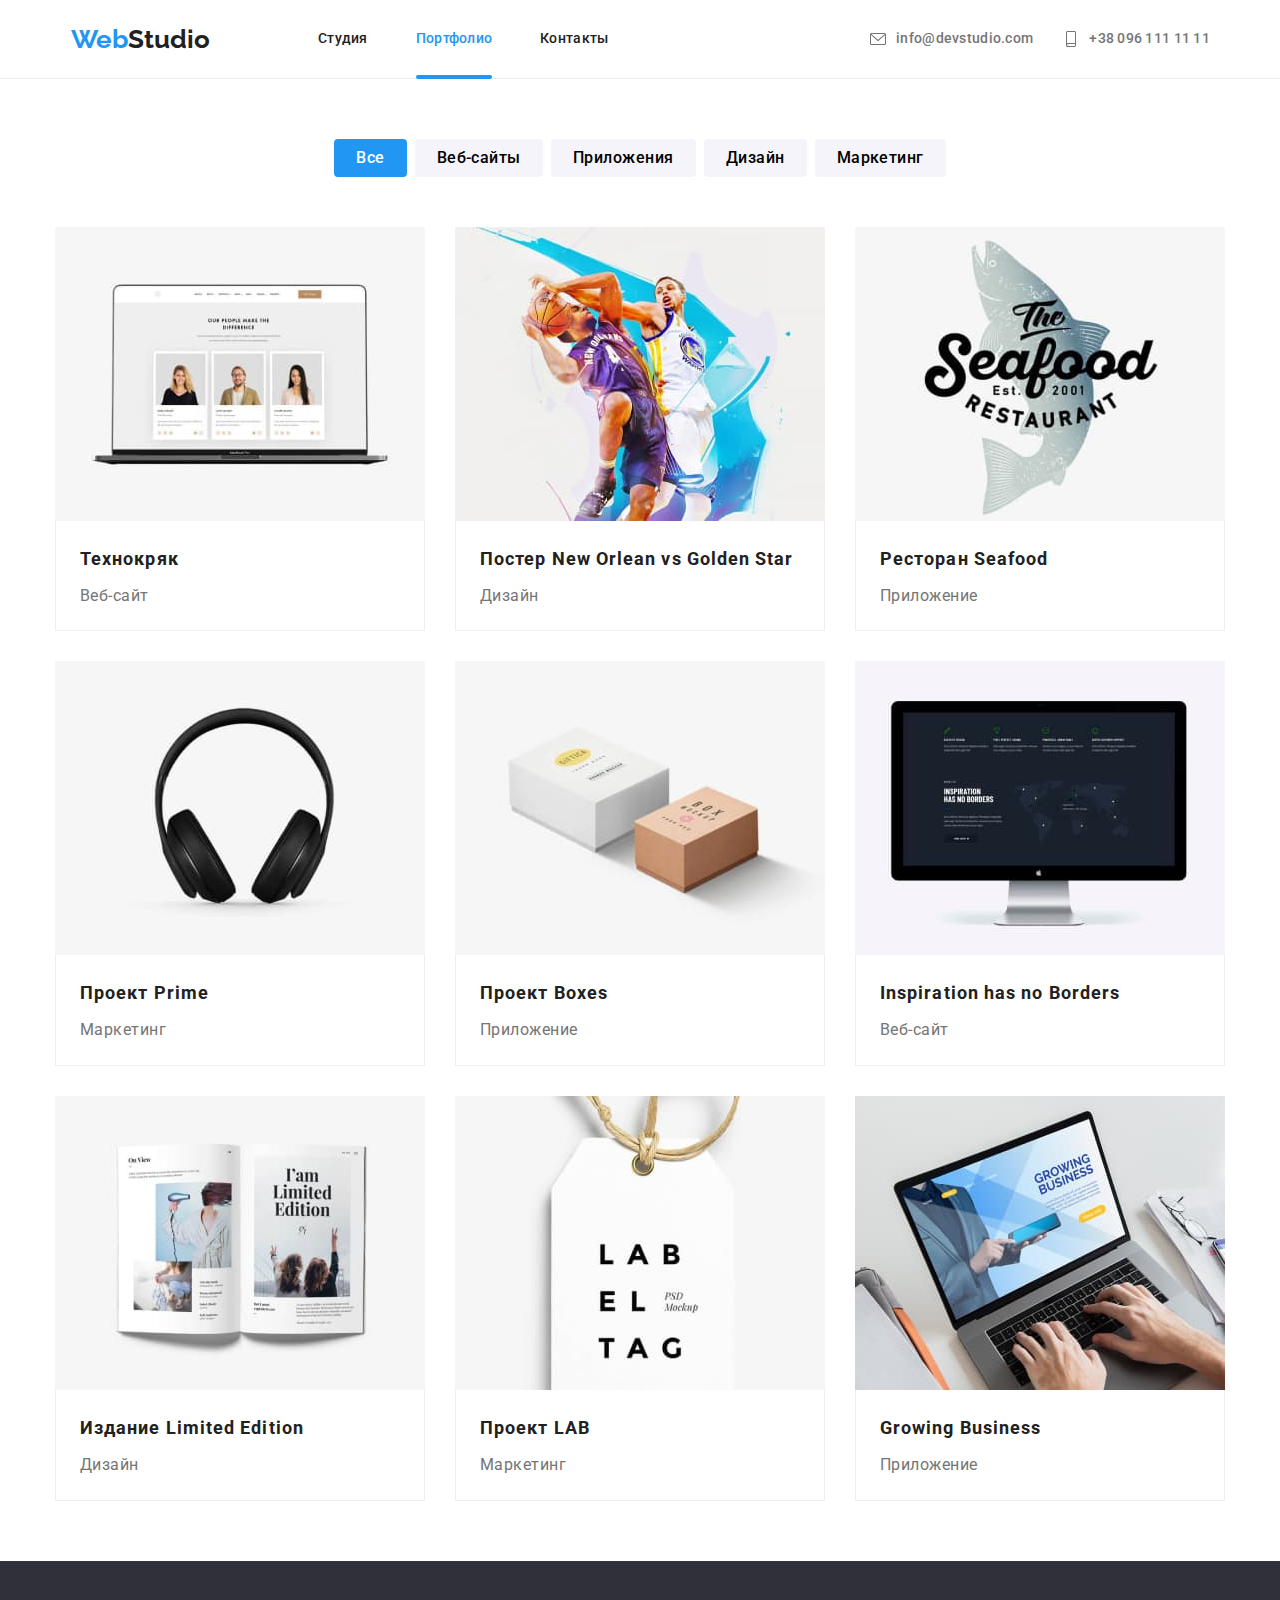
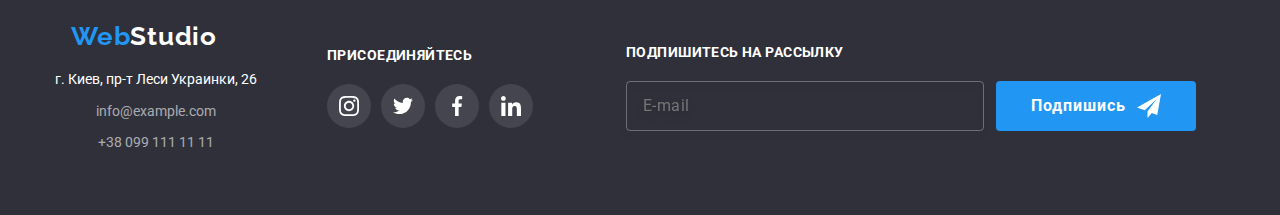
==== commit 53978418: "Finish-3/3" ====
--- a/portfolio.html
+++ b/portfolio.html
@@ -114,15 +114,25 @@
                             <li class="prtf-list">
                                 <a href="" class="prtf-link">
                                         <div class="prtf-info">
-                                            <img
-                                                srcset="
-                                                ./images/portfolio/mob/img1-450.jpg 1x, 
-                                                ./images/portfolio/mob/img1-450-2x.jpg 2x
-                                                " 
-                                                src="./images/portfolio/mob/img1-450.jpg" 
-                                                alt="Ноутбук с портфолио" 
-                                                width="370" 
-                                                height="294">
+                                    <picture>
+                                        <source srcset="
+                                        ./images/portfolio/desktop/img1-370.jpg 1x , 
+                                        ./images/portfolio/desktop/img1-370-2x.jpg 2x
+                                        " media="(min-width:1200px)">
+                                        <source srcset="
+                                        ./images/portfolio/tablet/img1-354.jpg 1x , 
+                                        ./images/portfolio/tablet/img1-354-2x.jpg 2x
+                                        " media="(min-width:768px)">
+                                        <source srcset="
+                                        ./images/portfolio/mob/img1-450.jpg 1x , 
+                                        ./images/portfolio/mob/img1-450-2x.jpg 2x
+                                        " media="(min-width:320px)">
+                                        <img 
+                                            src="./images/portfolio/mob/img1-450.jpg" 
+                                            alt="Ноутбук с портфолио" 
+                                            width="370" 
+                                            height="294">
+                                    </picture>
                                             <div class="prtf-info-overlay">
                                                 <p class="prtf-info-text">Ресурс предлагает комплексные предложения с разным уровнем функционала и сервисов. Все это позволит
                                                 посетителю получить
@@ -138,15 +148,25 @@
                             <li class="prtf-list">
                                 <a href="" class="prtf-link">
                                     <div class="prtf-info">
+                                <picture>
+                                        <source srcset="
+                                        ./images/portfolio/desktop/img2-370.jpg 1x , 
+                                        ./images/portfolio/desktop/img2-370-2x.jpg 2x
+                                        " media="(min-width:1200px)">
+                                        <source srcset="
+                                        ./images/portfolio/tablet/img2-354.jpg 1x , 
+                                        ./images/portfolio/tablet/img2-354-2x.jpg 2x
+                                        " media="(min-width:768px)">
+                                        <source srcset="
+                                        ./images/portfolio/mob/img2-450.jpg 1x , 
+                                        ./images/portfolio/mob/img2-450-2x.jpg 2x
+                                        " media="(min-width:320px)">
                                         <img
-                                            srcset="
-                                            ./images/portfolio/mob/img2-450.jpg 1x, 
-                                            ./images/portfolio/mob/img2-450-2x.jpg 2x
-                                            " 
-                                            src="./images/portfolio/mob/img2-450.jpg" 
-                                            alt="Баскетбол." 
-                                            width="370" 
-                                            height="294">
+                                        src="./images/portfolio/mob/img2-450.jpg" 
+                                        alt="Баскетбол." 
+                                        width="370" 
+                                        height="294">
+                                </picture>
                                         <div class="prtf-info-overlay">
                                             <p class="prtf-info-text">Lorem ipsum, dolor sit amet consectetur adipisicing elit. Beatae impedit autem quasi, voluptas tempore eos fugit optio esse officiis labore quos, excepturi, veniam incidunt hic laudantium nostrum temporibus velit maiores.</p>
                                         </div>
@@ -160,15 +180,25 @@
                             <li class="prtf-list">
                                 <a href="" class="prtf-link">
                                     <div class="prtf-info">
+                                <picture>
+                                        <source srcset="
+                                        ./images/portfolio/desktop/img3-370.jpg 1x , 
+                                        ./images/portfolio/desktop/img3-370-2x.jpg 2x
+                                        " media="(min-width:1200px)">
+                                        <source srcset="
+                                        ./images/portfolio/tablet/img3-354.jpg 1x , 
+                                        ./images/portfolio/tablet/img3-354-2x.jpg 2x
+                                        " media="(min-width:768px)">
+                                        <source srcset="
+                                        ./images/portfolio/mob/img3-450.jpg 1x , 
+                                        ./images/portfolio/mob/img3-450-2x.jpg 2x
+                                        " media="(min-width:320px)">
                                         <img
-                                            srcset="
-                                            ./images/portfolio/mob/img3-450.jpg 1x, 
-                                            ./images/portfolio/mob/img3-450-2x.jpg 2x
-                                            " 
-                                            src="./images/portfolio/mob/img3-450.jpg" 
-                                            alt="Ресторан рыбной еды" 
-                                            width="370" 
-                                            height="294">
+                                        src="./images/portfolio/mob/img3-450.jpg" 
+                                        alt="Ресторан рыбной еды" 
+                                        width="370" 
+                                        height="294">
+                                </picture>
                                         <div class="prtf-info-overlay">
                                             <p class="prtf-info-text">Lorem ipsum, dolor sit amet consectetur adipisicing elit. Beatae impedit autem quasi, voluptas tempore eos fugit optio esse officiis labore quos, excepturi, veniam incidunt hic laudantium nostrum temporibus velit maiores.</p>
                                         </div>
@@ -182,15 +212,25 @@
                             <li class="prtf-list">
                                 <a href="" class="prtf-link">
                                     <div class="prtf-info">
+                                <picture>
+                                        <source srcset="
+                                        ./images/portfolio/desktop/img4-370.jpg 1x , 
+                                        ./images/portfolio/desktop/img4-370-2x.jpg 2x
+                                        " media="(min-width:1200px)">
+                                        <source srcset="
+                                        ./images/portfolio/tablet/img4-354.jpg 1x , 
+                                        ./images/portfolio/tablet/img4-354-2x.jpg 2x
+                                        " media="(min-width:768px)">
+                                        <source srcset="
+                                        ./images/portfolio/mob/img4-450.jpg 1x , 
+                                        ./images/portfolio/mob/img4-450-2x.jpg 2x
+                                        " media="(min-width:320px)">
                                         <img
-                                            srcset="
-                                            ./images/portfolio/mob/img4-450.jpg 1x, 
-                                            ./images/portfolio/mob/img4-450-2x.jpg 2x
-                                            " 
-                                            src="./images/portfolio/mob/img4-450.jpg" 
-                                            alt="Наушники" 
-                                            width="370" 
-                                            height="294">
+                                        src="./images/portfolio/mob/img4-450.jpg" 
+                                        alt="Наушники" 
+                                        width="370" 
+                                        height="294">
+                                </picture>
                                         <div class="prtf-info-overlay">
                                             <p class="prtf-info-text">Lorem ipsum, dolor sit amet consectetur adipisicing elit. Beatae impedit autem quasi, voluptas tempore eos fugit optio esse officiis labore quos, excepturi, veniam incidunt hic laudantium nostrum temporibus velit maiores.</p>
                                         </div>
@@ -204,15 +244,25 @@
                             <li class="prtf-list">
                                 <a href="" class="prtf-link">
                                     <div class="prtf-info">
+                                <picture>
+                                        <source srcset="
+                                        ./images/portfolio/desktop/img5-370.jpg 1x , 
+                                        ./images/portfolio/desktop/img5-370-2x.jpg 2x
+                                        " media="(min-width:1200px)">
+                                        <source srcset="
+                                        ./images/portfolio/tablet/img5-354.jpg 1x , 
+                                        ./images/portfolio/tablet/img5-354-2x.jpg 2x
+                                        " media="(min-width:768px)">
+                                        <source srcset="
+                                        ./images/portfolio/mob/img5-450.jpg 1x , 
+                                        ./images/portfolio/mob/img5-450-2x.jpg 2x
+                                        " media="(min-width:320px)">
                                         <img
-                                            srcset="
-                                            ./images/portfolio/mob/img5-450.jpg 1x, 
-                                            ./images/portfolio/mob/img5-450-2x.jpg 2x
-                                            " 
-                                            src="./images/portfolio/mob/img5-450.jpg" 
-                                            alt="Белая и коричневая коробка" 
-                                            width="370" 
-                                            height="294">
+                                        src="./images/portfolio/mob/img5-450.jpg" 
+                                        alt="Белая и коричневая коробка" 
+                                        width="370" 
+                                        height="294">
+                                </picture>
                                         <div class="prtf-info-overlay">
                                             <p class="prtf-info-text">Lorem ipsum, dolor sit amet consectetur adipisicing elit. Beatae impedit autem quasi, voluptas tempore eos fugit optio esse officiis labore quos, excepturi, veniam incidunt hic laudantium nostrum temporibus velit maiores.</p>
                                         </div>
@@ -226,15 +276,25 @@
                             <li class="prtf-list">
                                 <a href="" class="prtf-link">
                                     <div class="prtf-info">
+                                <picture>
+                                        <source srcset="
+                                        ./images/portfolio/desktop/img6-370.jpg 1x , 
+                                        ./images/portfolio/desktop/img6-370-2x.jpg 2x
+                                        " media="(min-width:1200px)">
+                                        <source srcset="
+                                        ./images/portfolio/tablet/img6-354.jpg 1x , 
+                                        ./images/portfolio/tablet/img6-354-2x.jpg 2x
+                                        " media="(min-width:768px)">
+                                        <source srcset="
+                                        ./images/portfolio/mob/img6-450.jpg 1x , 
+                                        ./images/portfolio/mob/img6-450-2x.jpg 2x
+                                        " media="(min-width:320px)">
                                         <img
-                                            srcset="
-                                            ./images/portfolio/mob/img6-450.jpg 1x, 
-                                            ./images/portfolio/mob/img6-450-2x.jpg 2x
-                                            " 
-                                            src="./images/portfolio/mob/img6-450.jpg"
-                                            alt="Монитор с темным сайтом" 
-                                            width="370" 
-                                            height="294">
+                                        src="./images/portfolio/mob/img6-450.jpg"
+                                        alt="Монитор с темным сайтом" 
+                                        width="370" 
+                                        height="294">
+                                </picture>
                                         <div class="prtf-info-overlay">
                                             <p class="prtf-info-text">Lorem ipsum, dolor sit amet consectetur adipisicing elit. Beatae impedit autem quasi, voluptas tempore eos fugit optio esse officiis labore quos, excepturi, veniam incidunt hic laudantium nostrum temporibus velit maiores.</p>
                                         </div>
@@ -248,16 +308,26 @@
                             <li class="prtf-list">
                                 <a href="" class="prtf-link">
                                     <div class="prtf-info">
-                                        <img
-                                        srcset="
-                                            ./images/portfolio/mob/img7-450.jpg 1x, 
+                                        <picture>
+                                            <source srcset="
+                                            ./images/portfolio/desktop/img7-370.jpg 1x , 
+                                            ./images/portfolio/desktop/img7-370-2x.jpg 2x
+                                            " media="(min-width:1200px)">
+                                            <source srcset="
+                                            ./images/portfolio/tablet/img7-354.jpg 1x , 
+                                            ./images/portfolio/tablet/img7-354-2x.jpg 2x
+                                            " media="(min-width:768px)">
+                                            <source srcset="
+                                            ./images/portfolio/mob/img7-450.jpg 1x , 
                                             ./images/portfolio/mob/img7-450-2x.jpg 2x
-                                            " 
+                                            " media="(min-width:320px)">
+                                            <img
                                             src="./images/portfolio/mob/img7-450.jpg" 
                                             alt="Бирка с названием" 
                                             width="370" 
                                             height="294">
-                                        <div class="prtf-info-overlay">
+                                        </picture>
+                                <div class="prtf-info-overlay">
                                             <p class="prtf-info-text">Lorem ipsum, dolor sit amet consectetur adipisicing elit. Beatae impedit autem quasi, voluptas tempore eos fugit optio esse officiis labore quos, excepturi, veniam incidunt hic laudantium nostrum temporibus velit maiores.</p>
                                         </div>
                                     </div>
@@ -270,16 +340,26 @@
                             <li class="prtf-list">
                                 <a href="" class="prtf-link">
                                     <div class="prtf-info">
-                                        <img
-                                        srcset="
-                                            ./images/portfolio/mob/img8-450.jpg 1x, 
+                                        <picture>
+                                            <source srcset="
+                                            ./images/portfolio/desktop/img8-370.jpg 1x , 
+                                            ./images/portfolio/desktop/img8-370-2x.jpg 2x
+                                            " media="(min-width:1200px)">
+                                            <source srcset="
+                                            ./images/portfolio/tablet/img8-354.jpg 1x , 
+                                            ./images/portfolio/tablet/img8-354-2x.jpg 2x
+                                            " media="(min-width:768px)">
+                                            <source srcset="
+                                            ./images/portfolio/mob/img8-450.jpg 1x , 
                                             ./images/portfolio/mob/img8-450-2x.jpg 2x
-                                            " 
-                                            src="./images/portfolio/mob/img8-450.jpg" 
-                                            alt="Рабочий ноутбук с сайтом" 
-                                            width="370" 
-                                            height="294">
-                                        <div class="prtf-info-overlay">
+                                            " media="(min-width:320px)">
+                                            <img
+                                                src="./images/portfolio/mob/img8-450.jpg" 
+                                                alt="Рабочий ноутбук с сайтом" 
+                                                width="370" 
+                                                height="294">
+                                </picture><div class=
+                                        "prtf-info-overlay">
                                             <p class="prtf-info-text">Lorem ipsum, dolor sit amet consectetur adipisicing elit. Beatae impedit autem quasi, voluptas tempore eos fugit optio esse officiis labore quos, excepturi, veniam incidunt hic laudantium nostrum temporibus velit maiores.</p>
                                         </div>
                                     </div>
@@ -292,15 +372,25 @@
                             <li class="prtf-list">
                                 <a href="" class="prtf-link">
                                     <div class="prtf-info">
-                                        <img
-                                            srcset="
-                                            ./images/portfolio/mob/img9-450.jpg 1x, 
-                                            ../images/portfolio/mob/img9-450-2x.jpg 2x
-                                            " 
-                                            src="./images/portfolio/mob/img9-450.jpg" 
-                                            alt="Книга лимитированная версия" 
-                                            width="370" 
-                                            height="294">
+                                <picture>
+                                        <source srcset="
+                                        ./images/portfolio/desktop/img9-370.jpg 1x , 
+                                        ./images/portfolio/desktop/img9-370-2x.jpg 2x
+                                        " media="(min-width:1200px)">
+                                        <source srcset="
+                                        ./images/portfolio/tablet/img9-354.jpg 1x , 
+                                        ./images/portfolio/tablet/img9-354-2x.jpg 2x
+                                        " media="(min-width:768px)">
+                                        <source srcset="
+                                        ./images/portfolio/mob/img9-450.jpg 1x , 
+                                        ./images/portfolio/mob/img9-450-2x.jpg 2x
+                                        " media="(min-width:320px)">
+                                        <img 
+                                        src="./images/portfolio/mob/img9-450.jpg" 
+                                        alt="Рабочий ноутбук с сайтом" 
+                                        width="370" 
+                                        height="294">
+                                </picture>
                                         <div class="prtf-info-overlay">
                                             <p class="prtf-info-text">Lorem ipsum, dolor sit amet consectetur adipisicing elit. Beatae impedit autem quasi, voluptas tempore eos fugit optio esse officiis labore quos, excepturi, veniam incidunt hic laudantium nostrum temporibus velit maiores.</p>
                                         </div>
--- a/css/main.min.css
+++ b/css/main.min.css
@@ -1 +1 @@
-*{box-sizing:border-box}body{font-family:var(--basic-font);font-style:normal;color:var(--basic-color);min-width:320px}button{cursor:pointer;border:none;border-radius:4px}address{font-style:normal}img{display:block;width:100%;height:auto}p,h1,h2,h3,h4,h5,h6{margin:0}ul,p{margin:0;padding-left:0}img{display:block;margin:0;padding:0}a{text-decoration:none}li{list-style-type:none}input,textarea{outline:none}.visually-hidden{position:absolute;width:1px;height:1px;margin:-1px;border:0;padding:0;white-space:nowrap;clip-path:inset(100%);clip:rect(0 0 0 0);overflow:hidden}.is-hidden{opacity:0;pointer-events:none;visibility:hidden}:root{--basic-color: #212121;--second-basic-color: #2196f3;--third-basic-color: #ffffff;--basic-font-weight: 700;--secondary-font-weight:400;--third-font-weight:500;--typical-gap: 30px;--basic-font:"Roboto", sans-serif}.backdrop{position:fixed;top:0;left:0;width:100%;height:100%;background-color:rgba(0,0,0,.2);transition:opacity 250ms cubic-bezier(0.4, 0, 0.2, 1),visibility 250ms cubic-bezier(0.4, 0, 0.2, 1)}.container{width:100%;padding-left:15px;padding-right:15px;margin:0 auto}@media screen and (min-width: 320px){.container{min-width:320px}}@media screen and (max-width: 319px){.container{min-width:320px}}@media screen and (min-width: 768px){.container{min-width:768px}}@media screen and (min-width: 1200px){.container{max-width:1200px}}.logo{font-family:"Raleway",sans-serif;font-style:normal;font-weight:700;font-size:26px;line-height:1.19;color:var(--basic-color);align-items:center;padding:16px;display:block}@media screen and (min-width: 768px){.logo{display:flex}}.logo--part{color:var(--second-basic-color)}@media screen and (max-width: 767px){.backdrop{display:flex;justify-content:center;align-items:center}}.modal{background-color:#fff;box-shadow:0px 1px 3px rgba(0,0,0,.12),0px 1px 1px rgba(0,0,0,.14),0px 2px 1px rgba(0,0,0,.2);border-radius:4px;padding:40px}@media screen and (max-width: 479px){.modal{padding:20px}}@media screen and (min-width: 320px){.modal{position:relative;width:450px}}@media screen and (min-width: 320px)and (max-width: 480px){.modal{margin-right:15px;margin-left:15px}}@media screen and (max-width: 319px){.modal{position:relative;width:450px}}@media screen and (max-width: 319px)and (max-width: 480px){.modal{margin-right:15px;margin-left:15px}}@media screen and (min-width: 768px){.modal{position:absolute;top:50%;left:50%;transform:translate(-50%, -50%)}}@media screen and (min-width: 1200px){.modal{width:530px;height:580px}}.button-close{position:absolute;display:flex;border-radius:50%;width:30px;height:30px;top:8px;right:8px;align-items:center;justify-content:center;background-color:rgba(0,0,0,0);border:1px solid rgba(0,0,0,.1)}.button-close:hover .close-button-in{fill:var(--second-basic-color)}.button-close:focus .close-button-in{fill:var(--second-basic-color)}.close-button-in{transition:fill 250ms cubic-bezier(0.4, 0, 0.2, 1)}.modal-title{font-weight:700;font-size:20px;line-height:1.5;text-align:center;letter-spacing:.03em;margin-bottom:12px;color:var(--basic-color)}@media screen and (max-width: 479px){.modal-title{font-size:18px}}@media screen and (min-width: 1200px){.modal-title{font-size:20px;line-height:1.15}}.modal-item{width:100%;height:40px;border:1px solid rgba(33,33,33,.2);border-radius:4px;padding-left:42px;background-color:rgba(0,0,0,0);transition:border-color 250ms cubic-bezier(0.4, 0, 0.2, 1)}.modal-item:hover,.modal-item:focus{border-color:var(--second-basic-color)}.modal-position:hover .modal-item,.modal-position:focus .modal-item{border-color:var(--second-basic-color)}@media screen and (max-width: 479px){.modal-item{height:35px}}.comment{font-size:16px;height:120px;resize:none;padding:12px 16px}@media screen and (max-width: 479px){.comment{height:100px}}.comment::placeholder{font-weight:400;font-size:16px;line-height:20px;letter-spacing:.01em;color:rgba(117,117,117,.5)}.modal-item-name{font-weight:400;font-size:12px;line-height:1.16;letter-spacing:.01em;color:#757575;margin-bottom:4px}@media screen and (min-width: 1200px){.modal-item-name{font-size:14px;line-height:1.14}}.modal-position{margin-bottom:10px}.modal-position:nth-child(4){margin-bottom:20px}.modal-icon-position{position:relative}.modal-icon{position:absolute;left:15px;top:50%;transform:translateY(-50%);transition:fill 250ms cubic-bezier(0.4, 0, 0.2, 1);fill:#212121}.modal-item:focus~.modal-icon{fill:var(--second-basic-color)}.modal-item:hover~.modal-icon{fill:var(--second-basic-color)}.modal-position:hover .modal-icon{fill:var(--second-basic-color)}.modal-position:focus .modal-icon{fill:var(--second-basic-color)}.button-position{display:flex;justify-content:center}.buttom-submit{width:200px;height:50px;background-color:var(--second-basic-color);color:var(--third-basic-color);transition:250ms cubic-bezier(0.4, 0, 0.2, 1)}.buttom-submit:hover,.buttom-submit:focus{background-color:#188ce8}.checkbox-position{margin-bottom:30px}.link-modal{font-size:12px;line-height:1.16;text-decoration:underline;color:var(--second-basic-color);margin-left:5px}@media screen and (min-width: 1200px){.link-modal{font-size:14px;line-height:1.71}}.checkbox-text{font-weight:400;font-size:12px;line-height:1.16;letter-spacing:.03em;color:#757575}.checkbox-text::before{display:inline-block;content:"";width:16px;height:15px;border:2px solid #303030;border-radius:3px;margin-right:4px}.checkbox-input:checked+.checkbox-text::before{background-color:var(--second-basic-color);background-image:url(../images/accept.svg);background-repeat:no-repeat;background-position:center;background-size:contain;border:rgba(0,0,0,0)}@media screen and (min-width: 1200px){.checkbox-text{font-size:14px;line-height:1.71}}.no-scroll{overflow:hidden}@media screen and (min-width: 768px){.menu{display:none}}.menu-open-btn,.menu-close-btn{position:absolute;top:10px;right:15px;padding:0;background-color:rgba(0,0,0,0)}.menu-icon{transition:fill 250ms cubic-bezier(0.4, 0, 0.2, 1)}.menu-close-btn:hover .menu-icon,.menu-close-btn:focus .menu-icon{fill:#2196f3}.menu-open-btn:hover .menu-icon,.menu-open-btn:focus .menu-icon{fill:#2196f3}.mob-menu{position:fixed;top:0;left:0;background-color:#fff;height:100vh;width:100vw;z-index:5;padding-top:48px;padding-bottom:48px;padding-left:30px;transition:opacity 250ms cubic-bezier(0.4, 0, 0.2, 1),visibility 250ms cubic-bezier(0.4, 0, 0.2, 1)}.mob-menu .menu-thumb{display:flex;flex-direction:column;height:100%;overflow:auto}.menu-page{padding:0;align-items:center}.menu-page__list{font-weight:var(--third-font-weight);font-size:40px;line-height:1.17;letter-spacing:.02em;color:#2196f3}.menu-page__list+.menu-page__list{margin-top:32px}.menu-page__link{font-weight:var(--third-font-weight);letter-spacing:.02em;color:var(--basic-color);display:flex;transition:color 250ms cubic-bezier(0.4, 0, 0.2, 1)}.menu-page__link:focus,.menu-page__link:hover{color:var(--second-basic-color)}.menu-page__link--visited{color:var(--second-basic-color)}.menu-bottom{margin-top:auto}.menu-contact{padding:0;align-items:center;margin-left:auto;margin-bottom:64px}.menu-contact__tel{font-weight:var(--third-font-weight);font-size:34px;line-height:1.17;letter-spacing:.02em;color:#2196f3;margin-bottom:32px}@media screen and (max-width: 479px){.menu-contact__tel{font-size:30px}}.menu-contact__mail{font-weight:var(--third-font-weight);font-size:24px;line-height:28px;letter-spacing:.02em;color:#757575}.menu-soc-list{display:flex}@media screen and (max-width: 767px){.menu-soc-list{flex-wrap:wrap}}@media screen and (max-width: 479px){.menu-soc-item{display:block}.menu-soc-item:nth-child(1){margin-bottom:10px}}.menu-soc-link{font-weight:var(--third-font-weight);font-size:18px;line-height:1.22;letter-spacing:.02em;color:#2196f3}@media screen and (max-width: 479px){.menu-soc-link{font-size:12px}}.soc-line{margin-left:10px;margin-right:10px;color:rgba(33,33,33,.2)}.menu-page__link--visited{color:#2196f3}.header{border-bottom:1px solid #ececec}.header-nav{display:none}@media screen and (min-width: 768px){.header-nav{display:flex}}.header__wrap{display:flex}@media screen and (max-width: 1199px){.header__wrap{justify-content:space-between;margin:0;padding:0}}.header-page{padding:0;display:flex;align-items:center}@media screen and (min-width: 1200px){.header-page{margin-left:93px}}.header-contact{padding:0;display:none;align-items:center}@media screen and (min-width: 768px){.header-contact{display:block;margin-top:21px;margin-right:15px}}@media screen and (min-width: 1200px){.header-contact{display:flex;flex-wrap:nowrap;margin-left:auto;margin-top:0}}.header-page__list:not(:last-child){margin-right:50px}.header-page__link{position:relative;font-weight:var(--third-font-weight);font-size:14px;line-height:1.14;letter-spacing:.02em;color:var(--basic-color);padding:32px 0;align-items:stretch;display:flex;transition:color 250ms cubic-bezier(0.4, 0, 0.2, 1);margin:-1px}.header-page__link:focus,.header-page__link:hover{color:var(--second-basic-color)}.header-page__link--visited{color:var(--second-basic-color)}.header-page__link--visited::after{position:absolute;bottom:0;content:"";width:100%;height:4px;background-color:var(--second-basic-color);border-radius:2px}.header-contact__item{font-weight:var(--third-font-weight);font-size:14px;line-height:1.14;letter-spacing:.02em;color:#757575;align-items:center;display:flex;transition:color 250ms cubic-bezier(0.4, 0, 0.2, 1)}.header-contact__item:focus,.header-contact__item:hover{color:var(--second-basic-color)}@media screen and (max-width: 1199px)and (min-width: 768px){.header-page__contact+.header-page__contact{margin-top:10px}}@media screen and (min-width: 1200px){.header-page__contact+.header-page__contact{margin-left:30px}}.header-contact__icon{margin-right:8px}.header-contact__item .header-contact__icon{fill:currentColor}.header-contact__item:focus .header-contact__icon{fill:currentColor}.header-contact__item:hover .header-contact__icon{fill:currentColor}@media screen and (min-width: 1200px){.header-contact__icon{margin-right:10px}}.hero{min-width:320px;background-color:#2f303a;padding:118px 0;margin:0 auto;background-image:linear-gradient(rgba(47, 48, 58, 0.4), rgba(47, 48, 58, 0.4))}@media screen and (min-width: 320px){.hero{background-image:linear-gradient(rgba(47, 48, 58, 0.4), rgba(47, 48, 58, 0.4)),url(/images/hero/hero-bg-mob.jpg);background-position:center;background-repeat:no-repeat;background-size:cover}}@media screen and (min-width: 320px)and (min-device-pixel-ratio: 2),screen and (min-width: 320px)and (min-resolution: 192dpi),screen and (min-width: 320px)and (min-resolution: 2dppx){.hero{background-image:linear-gradient(rgba(47, 48, 58, 0.4), rgba(47, 48, 58, 0.4)),url("/images/hero/hero-bg-mob-x2.jpg")}}@media screen and (max-width: 319px){.hero{background-image:linear-gradient(rgba(47, 48, 58, 0.4), rgba(47, 48, 58, 0.4)),url(/images/hero/hero-bg-mob.jpg);background-position:center;background-repeat:no-repeat;background-size:cover}}@media screen and (max-width: 319px)and (min-device-pixel-ratio: 2),screen and (max-width: 319px)and (min-resolution: 192dpi),screen and (max-width: 319px)and (min-resolution: 2dppx){.hero{background-image:linear-gradient(rgba(47, 48, 58, 0.4), rgba(47, 48, 58, 0.4)),url("/images/hero/hero-bg-mob-x2.jpg")}}@media screen and (min-width: 768px){.hero{min-width:768px;background-image:linear-gradient(rgba(47, 48, 58, 0.4), rgba(47, 48, 58, 0.4)),url(/images/hero/hero-bg-tab.jpg)}}@media screen and (min-width: 768px)and (min-device-pixel-ratio: 2),screen and (min-width: 768px)and (min-resolution: 192dpi),screen and (min-width: 768px)and (min-resolution: 2dppx){.hero{background-image:linear-gradient(rgba(47, 48, 58, 0.4), rgba(47, 48, 58, 0.4)),url("/images/hero/hero-bg-tab-x2.jpg")}}@media screen and (min-width: 1200px){.hero{max-width:1600px;padding:200px 0;background-image:linear-gradient(rgba(47, 48, 58, 0.4), rgba(47, 48, 58, 0.4)),url(/images/hero/hero-bg-desktop.jpg)}}@media screen and (min-width: 1200px)and (min-device-pixel-ratio: 2),screen and (min-width: 1200px)and (min-resolution: 192dpi),screen and (min-width: 1200px)and (min-resolution: 2dppx){.hero{background-image:linear-gradient(rgba(47, 48, 58, 0.4), rgba(47, 48, 58, 0.4)),url("/images/hero/hero-bg-desktop-x2.jpg")}}.hero-title{font-weight:900;font-size:26px;line-height:1.62;letter-spacing:.06em;text-transform:uppercase;color:var(--third-basic-color);margin-bottom:var(--typical-gap);padding:0;max-width:360px;text-align:center}@media screen and (min-width: 1200px){.hero-title{font-size:44px;line-height:1.36;max-width:696px}}.hero-items{display:flex;flex-direction:column;align-items:center}.hero-btn{font-weight:var(--basic-font-weight);font-size:16px;line-height:1.85;color:var(--third-basic-color);background-color:var(--second-basic-color);padding:10px 32px;max-width:200px;transition:background-color 250ms cubic-bezier(0.4, 0, 0.2, 1)}.hero-btn:hover,.hero-btn:focus{background-color:#188ce8}.text{padding:60px 0}@media screen and (min-width: 1200px){.text{padding:94px 0}}@media screen and (min-width: 320px){.benefits{max-width:480px}}@media screen and (max-width: 319px){.benefits{max-width:480px}}@media screen and (min-width: 768px){.benefits{max-width:768px}}@media screen and (min-width: 1200px){.benefits{max-width:1200px}}@media screen and (min-width: 320px){.text-list:not(:last-child){margin-bottom:-15px}}@media screen and (max-width: 319px){.text-list:not(:last-child){margin-bottom:-15px}}@media screen and (min-width: 768px){.text-list{margin:-15px;display:flex;align-items:center;flex-wrap:wrap;justify-content:center}}@media screen and (min-width: 1200px){.text-list{display:flex}}.icon-list{background-color:#f5f4fa;display:flex;height:120px;background-repeat:no-repeat;background-position:center;margin-bottom:30px;align-items:center;justify-content:center}@media screen and (min-width: 768px){.icon-list{width:354px}}@media screen and (min-width: 1200px){.icon-list{width:270px}}.text-li{display:block}@media screen and (min-width: 320px){.text-li:not(:last-child){margin-bottom:15px}}@media screen and (max-width: 319px){.text-li:not(:last-child){margin-bottom:15px}}@media screen and (min-width: 768px){.text-li{margin:15px;max-width:354px;width:calc((100% - 60px)/2)}}@media screen and (min-width: 1200px){.text-li{width:270px}}.text-item-name{font-weight:var(--basic-font-weight);font-size:14px;line-height:1.14;letter-spacing:.03em;text-transform:uppercase;margin-bottom:10px;padding:0}@media screen and (min-width: 320px){.text-item-name{text-align:center}}@media screen and (max-width: 319px){.text-item-name{text-align:center}}@media screen and (min-width: 768px){.text-item-name{text-align:start}}.text-item{font-size:14px;line-height:1.7;color:#757575;padding:0;margin:0}.do{padding-bottom:94px}@media screen and (max-width: 1199px){.do{display:none}}.do-title{font-weight:var(--basic-font-weight);font-size:36px;line-height:1.16;text-align:center;letter-spacing:.03em;margin-bottom:50px}.do-list{position:relative;display:flex;padding:0}.do-item:not(:last-child){margin-right:var(--typical-gap)}.do-text{position:absolute;width:370px;height:70px;bottom:0;display:flex;align-items:center;justify-content:center;font-size:14px;line-height:1.14px;text-align:center;letter-spacing:.03em;text-transform:uppercase;color:#fff;background-color:rgba(47,48,58,.8)}.team{background-color:#f5f4fa;padding:60px 0}@media screen and (min-width: 1200px){.team{padding:94px 0}}@media screen and (min-width: 320px){.team-wrap{max-width:480px}}@media screen and (max-width: 319px){.team-wrap{max-width:480px}}@media screen and (min-width: 768px){.team-wrap{max-width:768px}}@media screen and (min-width: 1200px){.team-wrap{max-width:1200px}}.team-title{font-weight:var(--basic-font-weight);font-size:28px;line-height:1.17;text-align:center;letter-spacing:.03em;margin-bottom:30px;padding:0}@media screen and (min-width: 768px){.team-title{font-size:28px;line-height:1.17}}@media screen and (min-width: 1200px){.team-title{font-size:36px;line-height:1.16;margin:0 0 50px 0}}.team-list{padding:0;margin:0;margin:-15px}@media screen and (min-width: 768px){.team-list{display:flex;flex-wrap:wrap;justify-content:center}}@media screen and (min-width: 1200px){.team-social-item:not(:last-child){margin-right:10px}}.team-social{display:flex;justify-content:center}.team-social-link{display:flex;width:44px;height:44px;border-radius:50%;align-items:center;justify-content:center;transition:background-color 250ms cubic-bezier(0.4, 0, 0.2, 1)}.team-social-link:hover,.team-social-link:focus{background-color:#2196f3}.team-social-icon{fill:#afb1b8;transition:fill 250ms cubic-bezier(0.4, 0, 0.2, 1)}.team-social-link:focus .team-social-icon{fill:#fff}.team-social-link:hover .team-social-icon{fill:#fff}.team-item{box-shadow:0px 1px 3px rgba(0,0,0,.12),0px 1px 1px rgba(0,0,0,.14),0px 2px 1px rgba(0,0,0,.2);border-radius:0px 0px 4px 4px;background-color:var(--third-basic-color);margin:15px}@media screen and (min-width: 768px){.team-item{max-width:354px;flex-basis:calc((100% - 30px)/2)}}@media screen and (min-width: 1200px){.team-item{max-width:270px}}.team-name-job{padding:var(--typical-gap) 0}.team-person{font-weight:var(--third-font-weight);font-size:16px;line-height:1.18;text-align:center;color:var(--basic-color);margin-bottom:10px;padding:0}.team-person-job{font-size:16px;line-height:1.18;text-align:center;color:#757575;margin-bottom:16px;padding:0}.clients{padding:60px 0}@media screen and (min-width: 1200px){.clients{padding:94px 0}}@media screen and (min-width: 320px){.client-wrap{max-width:480px}}@media screen and (max-width: 319px){.client-wrap{max-width:480px}}@media screen and (min-width: 768px){.client-wrap{max-width:768px}}@media screen and (min-width: 1200px){.client-wrap{max-width:1200px}}.clients-title{font-weight:var(--basic-font-weight);font-size:28px;line-height:1.17;text-align:center;letter-spacing:.03em;color:var(--basic-color);margin-bottom:30px}@media screen and (min-width: 1200px){.clients-title{font-size:36px;line-height:1.16;margin-bottom:50px}}.clients-list{display:flex;flex-wrap:wrap;justify-content:center;margin:-15px}.clients-item{border:1px solid #afb1b8;border-radius:4px;max-width:210px;max-height:92px;margin:15px;transition:border-color 250ms cubic-bezier(0.4, 0, 0.2, 1)}.clients-item:hover,.clients-item:focus{border-color:var(--second-basic-color)}@media screen and (min-width: 1200px){.clients-item{max-width:170px}}.clients-link{display:flex;width:210px;height:92px;align-items:center;justify-content:center}@media screen and (min-width: 768px){.clients-link{width:226px}}@media screen and (min-width: 1200px){.clients-link{width:170px}}.clients-icon{fill:#afb1b8;transition:fill 250ms cubic-bezier(0.4, 0, 0.2, 1)}.clients-item:hover .clients-icon{fill:var(--second-basic-color)}.footer{background-color:#2f303a;padding:60px 0}@media screen and (min-width: 768px){.footer-tablet-wrap{display:flex}}@media screen and (min-width: 768px)and (max-width: 1199px){.footer-tablet-wrap{justify-content:space-around;width:100%}}@media screen and (min-width: 1200px){.footer-tablet-wrap{flex-wrap:nowrap;align-items:center}}.footer-wrap{display:flex}@media screen and (max-width: 767px){.footer-wrap{flex-direction:column;justify-content:center;align-items:center}}@media screen and (min-width: 768px)and (max-width: 1199px){.footer-wrap{flex-wrap:wrap}}@media screen and (min-width: 1200px){.footer-wrap{align-items:center}}.footer__logo{padding-top:0;letter-spacing:.03em;color:var(--third-basic-color)}.footer-address{font-weight:var(--secondary-font-weight);font-size:14px;line-height:1.71;color:var(--third-basic-color)}@media screen and (max-width: 1199px){.footer-address{margin-bottom:60px}}.footer-breadcrumbs{display:flex;flex-direction:column;align-items:center;padding:0}.footer-breadcrumbs__contact{margin-top:8px}.footer-link{font-weight:var(--secondary-font-weight);font-size:14px;line-height:1.17;color:rgba(255,255,255,.6)}.footer-item__title{font-weight:var(--basic-font-weight);font-size:14px;line-height:1.14;letter-spacing:.03em;text-transform:uppercase;margin-bottom:20px;color:var(--third-basic-color)}.footer-item__list{display:flex}@media screen and (max-width: 1199px){.footer-item__list{margin-bottom:60px}}.footer-social+.footer-social{margin-left:10px}.footer-social__link{display:flex;width:44px;height:44px;border-radius:50%;align-items:center;justify-content:center;background-color:rgba(255,255,255,.1);transition:background-color 250ms cubic-bezier(0.4, 0, 0.2, 1)}.footer-social__link:hover,.footer-social__link:focus{background-color:var(--second-basic-color)}.footer-social__icon{fill:var(--third-basic-color)}.footer-item{display:flex;flex-direction:column}@media screen and (max-width: 1199px){.footer-item{align-items:center}}@media screen and (min-width: 1200px){.footer-item+.footer-item{margin-left:70px}}.social-form{width:100%}@media screen and (min-width: 1200px){.social-form{width:auto;margin-left:93px;align-items:center}}.social-form__list{display:flex;font-weight:var(--basic-font-weight);font-size:14px;line-height:1.14;letter-spacing:.03em;text-transform:uppercase;color:#fff;margin-bottom:20px}@media screen and (max-width: 1199px){.social-form__list{justify-content:center}}.social-form__btn{display:flex;flex-direction:column;align-items:center}@media screen and (min-width: 1200px){.social-form__btn{flex-direction:row}}.social-form__mail{width:100%;max-width:450px;height:50px;padding-left:16px;background-color:rgba(0,0,0,0);border:1px solid rgba(255,255,255,.3);box-sizing:border-box;filter:drop-shadow(0px 4px 4px rgba(0, 0, 0, 0.15));border-radius:4px;font-weight:var(--secondary-font-weight);font-size:16px;line-height:1.25;display:flex;align-items:center;letter-spacing:.03em;color:rgba(255,255,255,.6)}@media screen and (min-width: 1200px){.social-form__mail{width:358px;margin-right:12px}}.social-form__subscribe-btn{width:200px;height:50px;font-weight:var(--basic-font-weight);font-size:16px;line-height:1.88;display:flex;align-items:center;justify-content:space-around;letter-spacing:.06em;color:#fff;background-color:var(--second-basic-color);padding:10px 29px;transition:background-color 250ms cubic-bezier(0.4, 0, 0.2, 1);margin-top:20px}.social-form__subscribe-btn:focus,.social-form__subscribe-btn:hover{background-color:#188ce8}@media screen and (min-width: 1200px){.social-form__subscribe-btn{margin-top:0}}.social-form__subscribe-icon{fill:var(--third-basic-color)}.portfolio{padding:60px 0}@media screen and (min-width: 320px){.prtf-wrap{max-width:480px}}@media screen and (max-width: 319px){.prtf-wrap{max-width:480px}}@media screen and (min-width: 768px){.prtf-wrap{max-width:768px}}@media screen and (min-width: 1200px){.prtf-wrap{max-width:1200px}}.nav-btn{font-weight:var(--third-font-weight);font-size:16px;line-height:1.62;text-align:center;letter-spacing:.03em;background-color:#f5f4fa;padding:6px 22px;margin:0;transition:background-color 250ms cubic-bezier(0.4, 0, 0.2, 1),color 250ms cubic-bezier(0.4, 0, 0.2, 1),box-shadow 250ms cubic-bezier(0.4, 0, 0.2, 1),color 250ms cubic-bezier(0.4, 0, 0.2, 1)}@media screen and (max-width: 767px){.nav-btn{margin-bottom:15px}}.prtf-btn :focus,.prtf-btn :hover{background-color:var(--second-basic-color);color:var(--third-basic-color);box-shadow:0px 1px 1px rgba(0,0,0,.12),0px 4px 4px rgba(0,0,0,.06),1px 4px 6px rgba(0,0,0,.16)}.prtf-btn:not(:last-child){margin-right:8px}.btn-prtf-now{color:var(--third-basic-color);background-color:var(--second-basic-color)}@media screen and (min-width: 768px){.prtf-item{margin:-15px;display:flex;flex-wrap:wrap;padding:0}}.prtf-item-name{font-weight:var(--basic-font-weight);font-size:18px;line-height:2;letter-spacing:.06em;color:var(--basic-color);margin-bottom:4px;padding:0}.prtf-item-text{font-size:16px;line-height:1.85;letter-spacing:.03em;color:#757575;padding:0}.prtf-list{padding:0}@media screen and (max-width: 767px){.prtf-list:not(:last-child){margin-bottom:var(--typical-gap)}.prtf-list:nth-child(1){margin-top:40px}}@media screen and (min-width: 768px){.prtf-list{margin:15px;width:354px}}@media screen and (min-width: 1200px){.prtf-list{width:370px}}.prtf-link{transition:box-shadow 250ms cubic-bezier(0.4, 0, 0.2, 1)}.prtf-link:hover,.prtf-link:focus{box-shadow:0px 1px 1px rgba(0,0,0,.12),0px 4px 4px rgba(0,0,0,.06),1px 4px 6px rgba(0,0,0,.16)}.prtf-info{position:relative;overflow:hidden}.prtf-info-overlay{position:absolute;top:0;left:0;background-color:rgba(33,150,243,.9);width:100%;height:100%;transform:translateY(100%);transition:transform 250ms cubic-bezier(0.4, 0, 0.2, 1)}.prtf-link:hover .prtf-info-overlay,.prtf-link:focus .prtf-info-overlay{transform:translateY(0)}.prtf-info-text{font-size:18px;line-height:1.56;letter-spacing:.03em;color:#fff}@media screen and (max-width: 360px){.prtf-info-text{width:100%;height:100%;font-size:15px;padding:10px}}@media screen and (min-width: 361px){.prtf-info-text{position:absolute;top:50%;left:50%;transform:translate(-50%, -50%);min-width:322px;min-height:168px}}.border-prtf{border-right:1px solid #eee;border-left:1px solid #eee;border-bottom:1px solid #eee;padding:20px 24px 20px 24px}@media screen and (max-width: 1199px){.prtf-list:first-child .border-prtf{padding-bottom:56px}}.prtf-list-btn{display:flex;flex-wrap:wrap;margin-bottom:40px}@media screen and (max-width: 767px){.prtf-list-btn{margin-bottom:-15px}}@media screen and (min-width: 768px){.prtf-list-btn{padding:0;margin-right:0;margin-bottom:50px;justify-content:center}}/*# sourceMappingURL=main.min.css.map */+*{box-sizing:border-box}body{font-family:var(--basic-font);font-style:normal;color:var(--basic-color);min-width:320px}button{cursor:pointer;border:none;border-radius:4px}address{font-style:normal}img{display:block;width:100%;height:auto}p,h1,h2,h3,h4,h5,h6{margin:0}ul,p{margin:0;padding-left:0}img{display:block;margin:0;padding:0}a{text-decoration:none}li{list-style-type:none}input,textarea{outline:none}.visually-hidden{position:absolute;width:1px;height:1px;margin:-1px;border:0;padding:0;white-space:nowrap;clip-path:inset(100%);clip:rect(0 0 0 0);overflow:hidden}.is-hidden{opacity:0;pointer-events:none;visibility:hidden}:root{--basic-color: #212121;--second-basic-color: #2196f3;--third-basic-color: #ffffff;--basic-font-weight: 700;--secondary-font-weight:400;--third-font-weight:500;--typical-gap: 30px;--basic-font:"Roboto", sans-serif}.backdrop{position:fixed;top:0;left:0;width:100%;height:100%;background-color:rgba(0,0,0,.2);transition:opacity 250ms cubic-bezier(0.4, 0, 0.2, 1),visibility 250ms cubic-bezier(0.4, 0, 0.2, 1)}.container{width:100%;padding-left:15px;padding-right:15px;margin:0 auto}@media screen and (min-width: 320px){.container{min-width:320px}}@media screen and (max-width: 319px){.container{min-width:320px}}@media screen and (min-width: 768px){.container{min-width:768px}}@media screen and (min-width: 1200px){.container{max-width:1200px}}.logo{font-family:"Raleway",sans-serif;font-style:normal;font-weight:700;font-size:26px;line-height:1.19;color:var(--basic-color);align-items:center;padding:16px;display:block}@media screen and (min-width: 768px){.logo{display:flex}}.logo--part{color:var(--second-basic-color)}@media screen and (max-width: 767px){.backdrop{display:flex;justify-content:center;align-items:center}}.modal{background-color:#fff;box-shadow:0px 1px 3px rgba(0,0,0,.12),0px 1px 1px rgba(0,0,0,.14),0px 2px 1px rgba(0,0,0,.2);border-radius:4px;padding:40px}@media screen and (max-width: 479px){.modal{padding:20px}}@media screen and (min-width: 320px){.modal{position:relative;width:450px}}@media screen and (min-width: 320px)and (max-width: 480px){.modal{margin-right:15px;margin-left:15px}}@media screen and (max-width: 319px){.modal{position:relative;width:450px}}@media screen and (max-width: 319px)and (max-width: 480px){.modal{margin-right:15px;margin-left:15px}}@media screen and (min-width: 768px){.modal{position:absolute;top:50%;left:50%;transform:translate(-50%, -50%)}}@media screen and (min-width: 1200px){.modal{width:530px;height:580px}}.button-close{position:absolute;display:flex;border-radius:50%;width:30px;height:30px;top:8px;right:8px;align-items:center;justify-content:center;background-color:rgba(0,0,0,0);border:1px solid rgba(0,0,0,.1)}.button-close:hover .close-button-in{fill:var(--second-basic-color)}.button-close:focus .close-button-in{fill:var(--second-basic-color)}.close-button-in{transition:fill 250ms cubic-bezier(0.4, 0, 0.2, 1)}.modal-title{font-weight:700;font-size:20px;line-height:1.5;text-align:center;letter-spacing:.03em;margin-bottom:12px;color:var(--basic-color)}@media screen and (max-width: 479px){.modal-title{font-size:18px}}@media screen and (min-width: 1200px){.modal-title{font-size:20px;line-height:1.15}}.modal-item{width:100%;height:40px;border:1px solid rgba(33,33,33,.2);border-radius:4px;padding-left:42px;background-color:rgba(0,0,0,0);transition:border-color 250ms cubic-bezier(0.4, 0, 0.2, 1)}.modal-item:hover,.modal-item:focus{border-color:var(--second-basic-color)}.modal-position:hover .modal-item,.modal-position:focus .modal-item{border-color:var(--second-basic-color)}@media screen and (max-width: 479px){.modal-item{height:35px}}.comment{font-size:16px;height:120px;resize:none;padding:12px 16px}@media screen and (max-width: 479px){.comment{height:100px}}.comment::placeholder{font-weight:400;font-size:16px;line-height:20px;letter-spacing:.01em;color:rgba(117,117,117,.5)}.modal-item-name{font-weight:400;font-size:12px;line-height:1.16;letter-spacing:.01em;color:#757575;margin-bottom:4px}@media screen and (min-width: 1200px){.modal-item-name{font-size:14px;line-height:1.14}}.modal-position{margin-bottom:10px}.modal-position:nth-child(4){margin-bottom:20px}.modal-icon-position{position:relative}.modal-icon{position:absolute;left:15px;top:50%;transform:translateY(-50%);transition:fill 250ms cubic-bezier(0.4, 0, 0.2, 1);fill:#212121}.modal-item:focus~.modal-icon{fill:var(--second-basic-color)}.modal-item:hover~.modal-icon{fill:var(--second-basic-color)}.modal-position:hover .modal-icon{fill:var(--second-basic-color)}.modal-position:focus .modal-icon{fill:var(--second-basic-color)}.button-position{display:flex;justify-content:center}.buttom-submit{width:200px;height:50px;background-color:var(--second-basic-color);color:var(--third-basic-color);transition:250ms cubic-bezier(0.4, 0, 0.2, 1)}.buttom-submit:hover,.buttom-submit:focus{background-color:#188ce8}.checkbox-position{margin-bottom:30px}.link-modal{font-size:12px;line-height:1.16;text-decoration:underline;color:var(--second-basic-color);margin-left:5px}@media screen and (min-width: 1200px){.link-modal{font-size:14px;line-height:1.71}}.checkbox-text{font-weight:400;font-size:12px;line-height:1.16;letter-spacing:.03em;color:#757575}.checkbox-text::before{display:inline-block;content:"";width:16px;height:15px;border:2px solid #303030;border-radius:3px;margin-right:4px}.checkbox-input:checked+.checkbox-text::before{background-color:var(--second-basic-color);background-image:url(../images/accept.svg);background-repeat:no-repeat;background-position:center;background-size:contain;border:rgba(0,0,0,0)}@media screen and (min-width: 1200px){.checkbox-text{font-size:14px;line-height:1.71}}.no-scroll{overflow:hidden}@media screen and (min-width: 768px){.menu{display:none}}.menu-open-btn,.menu-close-btn{position:absolute;top:10px;right:15px;padding:0;background-color:rgba(0,0,0,0)}.menu-icon{transition:fill 250ms cubic-bezier(0.4, 0, 0.2, 1)}.menu-close-btn:hover .menu-icon,.menu-close-btn:focus .menu-icon{fill:#2196f3}.menu-open-btn:hover .menu-icon,.menu-open-btn:focus .menu-icon{fill:#2196f3}.mob-menu{position:fixed;top:0;left:0;background-color:#fff;height:100vh;width:100vw;z-index:5;padding-top:48px;padding-bottom:48px;padding-left:30px;transition:opacity 250ms cubic-bezier(0.4, 0, 0.2, 1),visibility 250ms cubic-bezier(0.4, 0, 0.2, 1)}.mob-menu .menu-thumb{display:flex;flex-direction:column;height:100%;overflow:auto}.menu-page{padding:0;align-items:center}.menu-page__list{font-weight:var(--third-font-weight);font-size:40px;line-height:1.17;letter-spacing:.02em;color:#2196f3}.menu-page__list+.menu-page__list{margin-top:32px}.menu-page__link{font-weight:var(--third-font-weight);letter-spacing:.02em;color:var(--basic-color);display:flex;transition:color 250ms cubic-bezier(0.4, 0, 0.2, 1)}.menu-page__link:focus,.menu-page__link:hover{color:var(--second-basic-color)}.menu-page__link--visited{color:var(--second-basic-color)}.menu-bottom{margin-top:auto}.menu-contact{padding:0;align-items:center;margin-left:auto;margin-bottom:64px}.menu-contact__tel{font-weight:var(--third-font-weight);font-size:34px;line-height:1.17;letter-spacing:.02em;color:#2196f3;margin-bottom:32px}@media screen and (max-width: 479px){.menu-contact__tel{font-size:30px}}.menu-contact__mail{font-weight:var(--third-font-weight);font-size:24px;line-height:28px;letter-spacing:.02em;color:#757575}.menu-soc-list{display:flex}@media screen and (max-width: 767px){.menu-soc-list{flex-wrap:wrap}}@media screen and (max-width: 479px){.menu-soc-item{display:block}.menu-soc-item:nth-child(1){margin-bottom:10px}}.menu-soc-link{font-weight:var(--third-font-weight);font-size:18px;line-height:1.22;letter-spacing:.02em;color:#2196f3}@media screen and (max-width: 479px){.menu-soc-link{font-size:12px}}.soc-line{margin-left:10px;margin-right:10px;color:rgba(33,33,33,.2)}.menu-page__link--visited{color:#2196f3}.header{border-bottom:1px solid #ececec}.header-nav{display:none}@media screen and (min-width: 768px){.header-nav{display:flex}}.header__wrap{display:flex}@media screen and (max-width: 1199px){.header__wrap{justify-content:space-between;margin:0;padding:0}}.header-page{padding:0;display:flex;align-items:center}@media screen and (min-width: 1200px){.header-page{margin-left:93px}}.header-contact{padding:0;display:none;align-items:center}@media screen and (min-width: 768px){.header-contact{display:block;margin-top:21px;margin-right:15px}}@media screen and (min-width: 1200px){.header-contact{display:flex;flex-wrap:nowrap;margin-left:auto;margin-top:0}}.header-page__list:not(:last-child){margin-right:50px}.header-page__link{position:relative;font-weight:var(--third-font-weight);font-size:14px;line-height:1.14;letter-spacing:.02em;color:var(--basic-color);padding:32px 0;align-items:stretch;display:flex;transition:color 250ms cubic-bezier(0.4, 0, 0.2, 1);margin:-1px}.header-page__link:focus,.header-page__link:hover{color:var(--second-basic-color)}.header-page__link--visited{color:var(--second-basic-color)}.header-page__link--visited::after{position:absolute;bottom:0;content:"";width:100%;height:4px;background-color:var(--second-basic-color);border-radius:2px}.header-contact__item{font-weight:var(--third-font-weight);font-size:14px;line-height:1.14;letter-spacing:.02em;color:#757575;align-items:center;display:flex;transition:color 250ms cubic-bezier(0.4, 0, 0.2, 1)}.header-contact__item:focus,.header-contact__item:hover{color:var(--second-basic-color)}@media screen and (max-width: 1199px)and (min-width: 768px){.header-page__contact+.header-page__contact{margin-top:10px}}@media screen and (min-width: 1200px){.header-page__contact+.header-page__contact{margin-left:30px}}.header-contact__icon{margin-right:8px}.header-contact__item .header-contact__icon{fill:currentColor}.header-contact__item:focus .header-contact__icon{fill:currentColor}.header-contact__item:hover .header-contact__icon{fill:currentColor}@media screen and (min-width: 1200px){.header-contact__icon{margin-right:10px}}.hero{min-width:320px;background-color:#2f303a;padding:118px 0;margin:0 auto}@media screen and (min-width: 320px){.hero{background-image:linear-gradient(rgba(47, 48, 58, 0.4), rgba(47, 48, 58, 0.4)),url(../images/hero/hero-bg-mob.jpg);background-position:center;background-repeat:no-repeat;background-size:cover}}@media screen and (min-width: 320px)and (min-device-pixel-ratio: 2),screen and (min-width: 320px)and (min-resolution: 192dpi),screen and (min-width: 320px)and (min-resolution: 2dppx){.hero{background-image:linear-gradient(rgba(47, 48, 58, 0.4), rgba(47, 48, 58, 0.4)),url("../images/hero/hero-bg-mob-x2.jpg")}}@media screen and (max-width: 319px){.hero{background-image:linear-gradient(rgba(47, 48, 58, 0.4), rgba(47, 48, 58, 0.4)),url(../images/hero/hero-bg-mob.jpg);background-position:center;background-repeat:no-repeat;background-size:cover}}@media screen and (max-width: 319px)and (min-device-pixel-ratio: 2),screen and (max-width: 319px)and (min-resolution: 192dpi),screen and (max-width: 319px)and (min-resolution: 2dppx){.hero{background-image:linear-gradient(rgba(47, 48, 58, 0.4), rgba(47, 48, 58, 0.4)),url("../images/hero/hero-bg-mob-x2.jpg")}}@media screen and (min-width: 768px){.hero{min-width:768px;background-image:linear-gradient(rgba(47, 48, 58, 0.4), rgba(47, 48, 58, 0.4)),url(../images/hero/hero-bg-tab.jpg)}}@media screen and (min-width: 768px)and (min-device-pixel-ratio: 2),screen and (min-width: 768px)and (min-resolution: 192dpi),screen and (min-width: 768px)and (min-resolution: 2dppx){.hero{background-image:linear-gradient(rgba(47, 48, 58, 0.4), rgba(47, 48, 58, 0.4)),url("../images/hero/hero-bg-tab-x2.jpg")}}@media screen and (min-width: 1200px){.hero{max-width:1600px;padding:200px 0;background-image:linear-gradient(rgba(47, 48, 58, 0.4), rgba(47, 48, 58, 0.4)),url(../images/hero/hero-bg-desktop.jpg)}}@media screen and (min-width: 1200px)and (min-device-pixel-ratio: 2),screen and (min-width: 1200px)and (min-resolution: 192dpi),screen and (min-width: 1200px)and (min-resolution: 2dppx){.hero{background-image:linear-gradient(rgba(47, 48, 58, 0.4), rgba(47, 48, 58, 0.4)),url("../images/hero/hero-bg-desktop-x2.jpg")}}.hero-title{font-weight:900;font-size:26px;line-height:1.62;letter-spacing:.06em;text-transform:uppercase;color:var(--third-basic-color);margin-bottom:var(--typical-gap);padding:0;max-width:360px;text-align:center}@media screen and (min-width: 1200px){.hero-title{font-size:44px;line-height:1.36;max-width:696px}}.hero-items{display:flex;flex-direction:column;align-items:center}.hero-btn{font-weight:var(--basic-font-weight);font-size:16px;line-height:1.85;color:var(--third-basic-color);background-color:var(--second-basic-color);padding:10px 32px;max-width:200px;transition:background-color 250ms cubic-bezier(0.4, 0, 0.2, 1)}.hero-btn:hover,.hero-btn:focus{background-color:#188ce8}.text{padding:60px 0}@media screen and (min-width: 1200px){.text{padding:94px 0}}@media screen and (min-width: 320px){.benefits{max-width:480px}}@media screen and (max-width: 319px){.benefits{max-width:480px}}@media screen and (min-width: 768px){.benefits{max-width:768px}}@media screen and (min-width: 1200px){.benefits{max-width:1200px}}@media screen and (min-width: 320px){.text-list:not(:last-child){margin-bottom:-15px}}@media screen and (max-width: 319px){.text-list:not(:last-child){margin-bottom:-15px}}@media screen and (min-width: 768px){.text-list{margin:-15px;display:flex;align-items:center;flex-wrap:wrap;justify-content:center}}@media screen and (min-width: 1200px){.text-list{display:flex}}.icon-list{background-color:#f5f4fa;display:flex;height:120px;background-repeat:no-repeat;background-position:center;margin-bottom:30px;align-items:center;justify-content:center}@media screen and (min-width: 768px){.icon-list{width:354px}}@media screen and (min-width: 1200px){.icon-list{width:270px}}.text-li{display:block}@media screen and (min-width: 320px){.text-li:not(:last-child){margin-bottom:15px}}@media screen and (max-width: 319px){.text-li:not(:last-child){margin-bottom:15px}}@media screen and (min-width: 768px){.text-li{margin:15px;max-width:354px;width:calc((100% - 60px)/2)}}@media screen and (min-width: 1200px){.text-li{width:270px}}.text-item-name{font-weight:var(--basic-font-weight);font-size:14px;line-height:1.14;letter-spacing:.03em;text-transform:uppercase;margin-bottom:10px;padding:0}@media screen and (min-width: 320px){.text-item-name{text-align:center}}@media screen and (max-width: 319px){.text-item-name{text-align:center}}@media screen and (min-width: 768px){.text-item-name{text-align:start}}.text-item{font-size:14px;line-height:1.7;color:#757575;padding:0;margin:0}.do{padding-bottom:94px}@media screen and (max-width: 1199px){.do{display:none}}.do-title{font-weight:var(--basic-font-weight);font-size:36px;line-height:1.16;text-align:center;letter-spacing:.03em;margin-bottom:50px}.do-list{position:relative;display:flex;padding:0}.do-item:not(:last-child){margin-right:var(--typical-gap)}.do-text{position:absolute;width:370px;height:70px;bottom:0;display:flex;align-items:center;justify-content:center;font-size:14px;line-height:1.14px;text-align:center;letter-spacing:.03em;text-transform:uppercase;color:#fff;background-color:rgba(47,48,58,.8)}.team{background-color:#f5f4fa;padding:60px 0}@media screen and (min-width: 1200px){.team{padding:94px 0}}@media screen and (min-width: 320px){.team-wrap{max-width:480px}}@media screen and (max-width: 319px){.team-wrap{max-width:480px}}@media screen and (min-width: 768px){.team-wrap{max-width:768px}}@media screen and (min-width: 1200px){.team-wrap{max-width:1200px}}.team-title{font-weight:var(--basic-font-weight);font-size:28px;line-height:1.17;text-align:center;letter-spacing:.03em;margin-bottom:30px;padding:0}@media screen and (min-width: 768px){.team-title{font-size:28px;line-height:1.17}}@media screen and (min-width: 1200px){.team-title{font-size:36px;line-height:1.16;margin:0 0 50px 0}}.team-list{padding:0;margin:0;margin:-15px}@media screen and (min-width: 768px){.team-list{display:flex;flex-wrap:wrap;justify-content:center}}@media screen and (min-width: 1200px){.team-social-item:not(:last-child){margin-right:10px}}.team-social{display:flex;justify-content:center}.team-social-link{display:flex;width:44px;height:44px;border-radius:50%;align-items:center;justify-content:center;transition:background-color 250ms cubic-bezier(0.4, 0, 0.2, 1)}.team-social-link:hover,.team-social-link:focus{background-color:#2196f3}.team-social-icon{fill:#afb1b8;transition:fill 250ms cubic-bezier(0.4, 0, 0.2, 1)}.team-social-link:focus .team-social-icon{fill:#fff}.team-social-link:hover .team-social-icon{fill:#fff}.team-item{box-shadow:0px 1px 3px rgba(0,0,0,.12),0px 1px 1px rgba(0,0,0,.14),0px 2px 1px rgba(0,0,0,.2);border-radius:0px 0px 4px 4px;background-color:var(--third-basic-color);margin:15px}@media screen and (min-width: 768px){.team-item{max-width:354px;flex-basis:calc((100% - 30px)/2)}}@media screen and (min-width: 1200px){.team-item{max-width:270px}}.team-name-job{padding:var(--typical-gap) 0}.team-person{font-weight:var(--third-font-weight);font-size:16px;line-height:1.18;text-align:center;color:var(--basic-color);margin-bottom:10px;padding:0}.team-person-job{font-size:16px;line-height:1.18;text-align:center;color:#757575;margin-bottom:16px;padding:0}.clients{padding:60px 0}@media screen and (min-width: 1200px){.clients{padding:94px 0}}@media screen and (min-width: 320px){.client-wrap{max-width:480px}}@media screen and (max-width: 319px){.client-wrap{max-width:480px}}@media screen and (min-width: 768px){.client-wrap{max-width:768px}}@media screen and (min-width: 1200px){.client-wrap{max-width:1200px}}.clients-title{font-weight:var(--basic-font-weight);font-size:28px;line-height:1.17;text-align:center;letter-spacing:.03em;color:var(--basic-color);margin-bottom:30px}@media screen and (min-width: 1200px){.clients-title{font-size:36px;line-height:1.16;margin-bottom:50px}}.clients-list{display:flex;flex-wrap:wrap;justify-content:center;margin:-15px}.clients-item{border:1px solid #afb1b8;border-radius:4px;max-width:210px;max-height:92px;margin:15px;transition:border-color 250ms cubic-bezier(0.4, 0, 0.2, 1)}.clients-item:hover,.clients-item:focus{border-color:var(--second-basic-color)}@media screen and (min-width: 1200px){.clients-item{max-width:170px}}.clients-link{display:flex;width:210px;height:92px;align-items:center;justify-content:center}@media screen and (min-width: 768px){.clients-link{width:226px}}@media screen and (min-width: 1200px){.clients-link{width:170px}}.clients-icon{fill:#afb1b8;transition:fill 250ms cubic-bezier(0.4, 0, 0.2, 1)}.clients-item:hover .clients-icon{fill:var(--second-basic-color)}.footer{background-color:#2f303a;padding:60px 0}@media screen and (min-width: 768px){.footer-tablet-wrap{display:flex}}@media screen and (min-width: 768px)and (max-width: 1199px){.footer-tablet-wrap{justify-content:space-around;width:100%}}@media screen and (min-width: 1200px){.footer-tablet-wrap{flex-wrap:nowrap;align-items:center}}.footer-wrap{display:flex}@media screen and (max-width: 767px){.footer-wrap{flex-direction:column;justify-content:center;align-items:center}}@media screen and (min-width: 768px)and (max-width: 1199px){.footer-wrap{flex-wrap:wrap}}@media screen and (min-width: 1200px){.footer-wrap{align-items:center}}.footer__logo{padding-top:0;letter-spacing:.03em;color:var(--third-basic-color)}.footer-address{font-weight:var(--secondary-font-weight);font-size:14px;line-height:1.71;color:var(--third-basic-color)}@media screen and (max-width: 1199px){.footer-address{margin-bottom:60px}}.footer-breadcrumbs{display:flex;flex-direction:column;align-items:center;padding:0}.footer-breadcrumbs__contact{margin-top:8px}.footer-link{font-weight:var(--secondary-font-weight);font-size:14px;line-height:1.17;color:rgba(255,255,255,.6)}.footer-item__title{font-weight:var(--basic-font-weight);font-size:14px;line-height:1.14;letter-spacing:.03em;text-transform:uppercase;margin-bottom:20px;color:var(--third-basic-color)}.footer-item__list{display:flex}@media screen and (max-width: 1199px){.footer-item__list{margin-bottom:60px}}.footer-social+.footer-social{margin-left:10px}.footer-social__link{display:flex;width:44px;height:44px;border-radius:50%;align-items:center;justify-content:center;background-color:rgba(255,255,255,.1);transition:background-color 250ms cubic-bezier(0.4, 0, 0.2, 1)}.footer-social__link:hover,.footer-social__link:focus{background-color:var(--second-basic-color)}.footer-social__icon{fill:var(--third-basic-color)}.footer-item{display:flex;flex-direction:column}@media screen and (max-width: 1199px){.footer-item{align-items:center}}@media screen and (min-width: 1200px){.footer-item+.footer-item{margin-left:70px}}.social-form{width:100%}@media screen and (min-width: 1200px){.social-form{width:auto;margin-left:93px;align-items:center}}.social-form__list{display:flex;font-weight:var(--basic-font-weight);font-size:14px;line-height:1.14;letter-spacing:.03em;text-transform:uppercase;color:#fff;margin-bottom:20px}@media screen and (max-width: 1199px){.social-form__list{justify-content:center}}.social-form__btn{display:flex;flex-direction:column;align-items:center}@media screen and (min-width: 1200px){.social-form__btn{flex-direction:row}}.social-form__mail{width:100%;max-width:450px;height:50px;padding-left:16px;background-color:rgba(0,0,0,0);border:1px solid rgba(255,255,255,.3);box-sizing:border-box;filter:drop-shadow(0px 4px 4px rgba(0, 0, 0, 0.15));border-radius:4px;font-weight:var(--secondary-font-weight);font-size:16px;line-height:1.25;display:flex;align-items:center;letter-spacing:.03em;color:rgba(255,255,255,.6)}@media screen and (min-width: 1200px){.social-form__mail{width:358px;margin-right:12px}}.social-form__subscribe-btn{width:200px;height:50px;font-weight:var(--basic-font-weight);font-size:16px;line-height:1.88;display:flex;align-items:center;justify-content:space-around;letter-spacing:.06em;color:#fff;background-color:var(--second-basic-color);padding:10px 29px;transition:background-color 250ms cubic-bezier(0.4, 0, 0.2, 1);margin-top:20px}.social-form__subscribe-btn:focus,.social-form__subscribe-btn:hover{background-color:#188ce8}@media screen and (min-width: 1200px){.social-form__subscribe-btn{margin-top:0}}.social-form__subscribe-icon{fill:var(--third-basic-color)}.portfolio{padding:60px 0}@media screen and (min-width: 320px){.prtf-wrap{max-width:480px}}@media screen and (max-width: 319px){.prtf-wrap{max-width:480px}}@media screen and (min-width: 768px){.prtf-wrap{max-width:768px}}@media screen and (min-width: 1200px){.prtf-wrap{max-width:1200px}}.nav-btn{font-weight:var(--third-font-weight);font-size:16px;line-height:1.62;text-align:center;letter-spacing:.03em;background-color:#f5f4fa;padding:6px 22px;margin:0;transition:background-color 250ms cubic-bezier(0.4, 0, 0.2, 1),color 250ms cubic-bezier(0.4, 0, 0.2, 1),box-shadow 250ms cubic-bezier(0.4, 0, 0.2, 1),color 250ms cubic-bezier(0.4, 0, 0.2, 1)}@media screen and (max-width: 767px){.nav-btn{margin-bottom:15px}}.prtf-btn :focus,.prtf-btn :hover{background-color:var(--second-basic-color);color:var(--third-basic-color);box-shadow:0px 1px 1px rgba(0,0,0,.12),0px 4px 4px rgba(0,0,0,.06),1px 4px 6px rgba(0,0,0,.16)}.prtf-btn:not(:last-child){margin-right:8px}.btn-prtf-now{color:var(--third-basic-color);background-color:var(--second-basic-color)}@media screen and (min-width: 768px){.prtf-item{margin:-15px;display:flex;flex-wrap:wrap;padding:0}}.prtf-item-name{font-weight:var(--basic-font-weight);font-size:18px;line-height:2;letter-spacing:.06em;color:var(--basic-color);margin-bottom:4px;padding:0}.prtf-item-text{font-size:16px;line-height:1.85;letter-spacing:.03em;color:#757575;padding:0}.prtf-list{padding:0}@media screen and (max-width: 767px){.prtf-list:not(:last-child){margin-bottom:var(--typical-gap)}.prtf-list:nth-child(1){margin-top:40px}}@media screen and (min-width: 768px){.prtf-list{margin:15px;width:354px}}@media screen and (min-width: 1200px){.prtf-list{width:370px}}.prtf-link{transition:box-shadow 250ms cubic-bezier(0.4, 0, 0.2, 1)}.prtf-link:hover,.prtf-link:focus{box-shadow:0px 1px 1px rgba(0,0,0,.12),0px 4px 4px rgba(0,0,0,.06),1px 4px 6px rgba(0,0,0,.16)}.prtf-info{position:relative;overflow:hidden}.prtf-info-overlay{position:absolute;top:0;left:0;background-color:rgba(33,150,243,.9);width:100%;height:100%;transform:translateY(100%);transition:transform 250ms cubic-bezier(0.4, 0, 0.2, 1)}.prtf-link:hover .prtf-info-overlay,.prtf-link:focus .prtf-info-overlay{transform:translateY(0)}.prtf-info-text{font-size:18px;line-height:1.56;letter-spacing:.03em;color:#fff}@media screen and (max-width: 360px){.prtf-info-text{width:100%;height:100%;font-size:15px;padding:10px}}@media screen and (min-width: 361px){.prtf-info-text{position:absolute;top:50%;left:50%;transform:translate(-50%, -50%);min-width:322px;min-height:168px}}.border-prtf{border-right:1px solid #eee;border-left:1px solid #eee;border-bottom:1px solid #eee;padding:20px 24px 20px 24px}@media screen and (max-width: 1199px){.prtf-list:first-child .border-prtf{padding-bottom:56px}}.prtf-list-btn{display:flex;flex-wrap:wrap;margin-bottom:40px}@media screen and (max-width: 767px){.prtf-list-btn{margin-bottom:-15px}}@media screen and (min-width: 768px){.prtf-list-btn{padding:0;margin-right:0;margin-bottom:50px;justify-content:center}}/*# sourceMappingURL=main.min.css.map */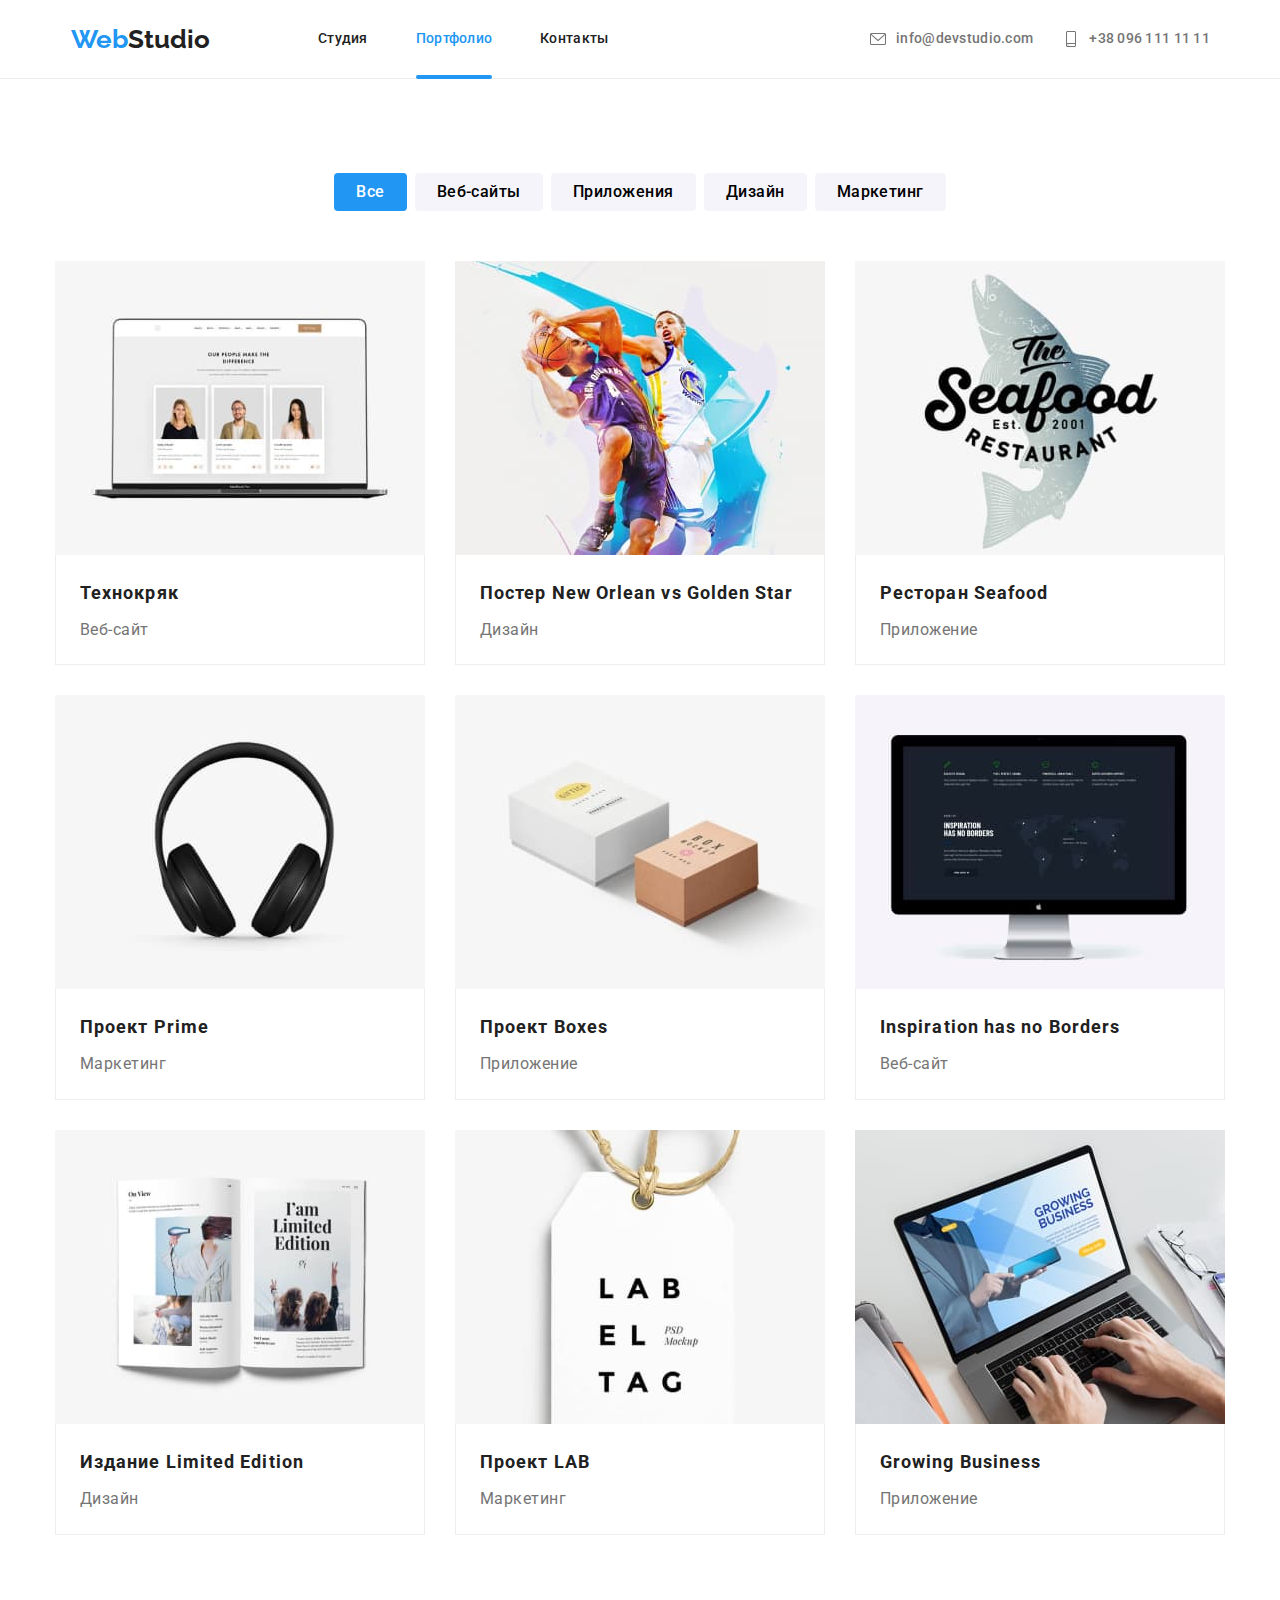
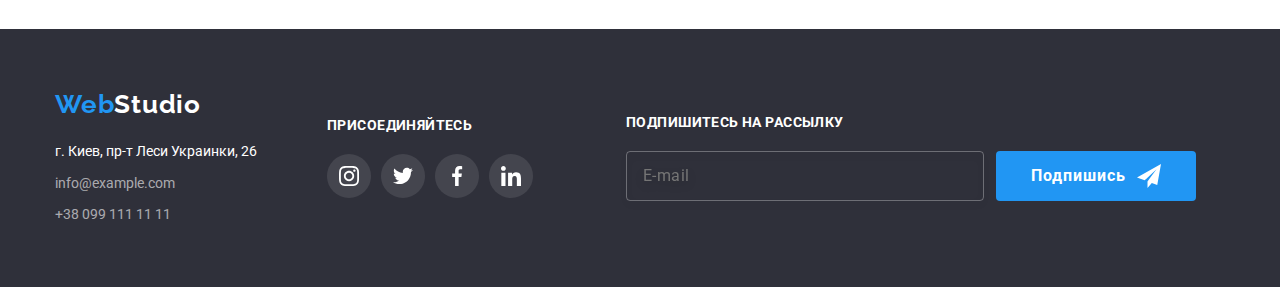
==== commit 8823084b: "Final" ====
--- a/portfolio.html
+++ b/portfolio.html
@@ -111,7 +111,7 @@
                             <li class="prtf-btn"><button class="nav-btn" type="button">Маркетинг</button></li>
                         </ul>
                         <ul class="prtf-item">
-                            <li class="prtf-list">
+                            <li class="prtf-list one">
                                 <a href="" class="prtf-link">
                                         <div class="prtf-info">
                                     <picture>
--- a/css/main.min.css
+++ b/css/main.min.css
@@ -1 +1 @@
-*{box-sizing:border-box}body{font-family:var(--basic-font);font-style:normal;color:var(--basic-color);min-width:320px}button{cursor:pointer;border:none;border-radius:4px}address{font-style:normal}img{display:block;width:100%;height:auto}p,h1,h2,h3,h4,h5,h6{margin:0}ul,p{margin:0;padding-left:0}img{display:block;margin:0;padding:0}a{text-decoration:none}li{list-style-type:none}input,textarea{outline:none}.visually-hidden{position:absolute;width:1px;height:1px;margin:-1px;border:0;padding:0;white-space:nowrap;clip-path:inset(100%);clip:rect(0 0 0 0);overflow:hidden}.is-hidden{opacity:0;pointer-events:none;visibility:hidden}:root{--basic-color: #212121;--second-basic-color: #2196f3;--third-basic-color: #ffffff;--basic-font-weight: 700;--secondary-font-weight:400;--third-font-weight:500;--typical-gap: 30px;--basic-font:"Roboto", sans-serif}.backdrop{position:fixed;top:0;left:0;width:100%;height:100%;background-color:rgba(0,0,0,.2);transition:opacity 250ms cubic-bezier(0.4, 0, 0.2, 1),visibility 250ms cubic-bezier(0.4, 0, 0.2, 1)}.container{width:100%;padding-left:15px;padding-right:15px;margin:0 auto}@media screen and (min-width: 320px){.container{min-width:320px}}@media screen and (max-width: 319px){.container{min-width:320px}}@media screen and (min-width: 768px){.container{min-width:768px}}@media screen and (min-width: 1200px){.container{max-width:1200px}}.logo{font-family:"Raleway",sans-serif;font-style:normal;font-weight:700;font-size:26px;line-height:1.19;color:var(--basic-color);align-items:center;padding:16px;display:block}@media screen and (min-width: 768px){.logo{display:flex}}.logo--part{color:var(--second-basic-color)}@media screen and (max-width: 767px){.backdrop{display:flex;justify-content:center;align-items:center}}.modal{background-color:#fff;box-shadow:0px 1px 3px rgba(0,0,0,.12),0px 1px 1px rgba(0,0,0,.14),0px 2px 1px rgba(0,0,0,.2);border-radius:4px;padding:40px}@media screen and (max-width: 479px){.modal{padding:20px}}@media screen and (min-width: 320px){.modal{position:relative;width:450px}}@media screen and (min-width: 320px)and (max-width: 480px){.modal{margin-right:15px;margin-left:15px}}@media screen and (max-width: 319px){.modal{position:relative;width:450px}}@media screen and (max-width: 319px)and (max-width: 480px){.modal{margin-right:15px;margin-left:15px}}@media screen and (min-width: 768px){.modal{position:absolute;top:50%;left:50%;transform:translate(-50%, -50%)}}@media screen and (min-width: 1200px){.modal{width:530px;height:580px}}.button-close{position:absolute;display:flex;border-radius:50%;width:30px;height:30px;top:8px;right:8px;align-items:center;justify-content:center;background-color:rgba(0,0,0,0);border:1px solid rgba(0,0,0,.1)}.button-close:hover .close-button-in{fill:var(--second-basic-color)}.button-close:focus .close-button-in{fill:var(--second-basic-color)}.close-button-in{transition:fill 250ms cubic-bezier(0.4, 0, 0.2, 1)}.modal-title{font-weight:700;font-size:20px;line-height:1.5;text-align:center;letter-spacing:.03em;margin-bottom:12px;color:var(--basic-color)}@media screen and (max-width: 479px){.modal-title{font-size:18px}}@media screen and (min-width: 1200px){.modal-title{font-size:20px;line-height:1.15}}.modal-item{width:100%;height:40px;border:1px solid rgba(33,33,33,.2);border-radius:4px;padding-left:42px;background-color:rgba(0,0,0,0);transition:border-color 250ms cubic-bezier(0.4, 0, 0.2, 1)}.modal-item:hover,.modal-item:focus{border-color:var(--second-basic-color)}.modal-position:hover .modal-item,.modal-position:focus .modal-item{border-color:var(--second-basic-color)}@media screen and (max-width: 479px){.modal-item{height:35px}}.comment{font-size:16px;height:120px;resize:none;padding:12px 16px}@media screen and (max-width: 479px){.comment{height:100px}}.comment::placeholder{font-weight:400;font-size:16px;line-height:20px;letter-spacing:.01em;color:rgba(117,117,117,.5)}.modal-item-name{font-weight:400;font-size:12px;line-height:1.16;letter-spacing:.01em;color:#757575;margin-bottom:4px}@media screen and (min-width: 1200px){.modal-item-name{font-size:14px;line-height:1.14}}.modal-position{margin-bottom:10px}.modal-position:nth-child(4){margin-bottom:20px}.modal-icon-position{position:relative}.modal-icon{position:absolute;left:15px;top:50%;transform:translateY(-50%);transition:fill 250ms cubic-bezier(0.4, 0, 0.2, 1);fill:#212121}.modal-item:focus~.modal-icon{fill:var(--second-basic-color)}.modal-item:hover~.modal-icon{fill:var(--second-basic-color)}.modal-position:hover .modal-icon{fill:var(--second-basic-color)}.modal-position:focus .modal-icon{fill:var(--second-basic-color)}.button-position{display:flex;justify-content:center}.buttom-submit{width:200px;height:50px;background-color:var(--second-basic-color);color:var(--third-basic-color);transition:250ms cubic-bezier(0.4, 0, 0.2, 1)}.buttom-submit:hover,.buttom-submit:focus{background-color:#188ce8}.checkbox-position{margin-bottom:30px}.link-modal{font-size:12px;line-height:1.16;text-decoration:underline;color:var(--second-basic-color);margin-left:5px}@media screen and (min-width: 1200px){.link-modal{font-size:14px;line-height:1.71}}.checkbox-text{font-weight:400;font-size:12px;line-height:1.16;letter-spacing:.03em;color:#757575}.checkbox-text::before{display:inline-block;content:"";width:16px;height:15px;border:2px solid #303030;border-radius:3px;margin-right:4px}.checkbox-input:checked+.checkbox-text::before{background-color:var(--second-basic-color);background-image:url(../images/accept.svg);background-repeat:no-repeat;background-position:center;background-size:contain;border:rgba(0,0,0,0)}@media screen and (min-width: 1200px){.checkbox-text{font-size:14px;line-height:1.71}}.no-scroll{overflow:hidden}@media screen and (min-width: 768px){.menu{display:none}}.menu-open-btn,.menu-close-btn{position:absolute;top:10px;right:15px;padding:0;background-color:rgba(0,0,0,0)}.menu-icon{transition:fill 250ms cubic-bezier(0.4, 0, 0.2, 1)}.menu-close-btn:hover .menu-icon,.menu-close-btn:focus .menu-icon{fill:#2196f3}.menu-open-btn:hover .menu-icon,.menu-open-btn:focus .menu-icon{fill:#2196f3}.mob-menu{position:fixed;top:0;left:0;background-color:#fff;height:100vh;width:100vw;z-index:5;padding-top:48px;padding-bottom:48px;padding-left:30px;transition:opacity 250ms cubic-bezier(0.4, 0, 0.2, 1),visibility 250ms cubic-bezier(0.4, 0, 0.2, 1)}.mob-menu .menu-thumb{display:flex;flex-direction:column;height:100%;overflow:auto}.menu-page{padding:0;align-items:center}.menu-page__list{font-weight:var(--third-font-weight);font-size:40px;line-height:1.17;letter-spacing:.02em;color:#2196f3}.menu-page__list+.menu-page__list{margin-top:32px}.menu-page__link{font-weight:var(--third-font-weight);letter-spacing:.02em;color:var(--basic-color);display:flex;transition:color 250ms cubic-bezier(0.4, 0, 0.2, 1)}.menu-page__link:focus,.menu-page__link:hover{color:var(--second-basic-color)}.menu-page__link--visited{color:var(--second-basic-color)}.menu-bottom{margin-top:auto}.menu-contact{padding:0;align-items:center;margin-left:auto;margin-bottom:64px}.menu-contact__tel{font-weight:var(--third-font-weight);font-size:34px;line-height:1.17;letter-spacing:.02em;color:#2196f3;margin-bottom:32px}@media screen and (max-width: 479px){.menu-contact__tel{font-size:30px}}.menu-contact__mail{font-weight:var(--third-font-weight);font-size:24px;line-height:28px;letter-spacing:.02em;color:#757575}.menu-soc-list{display:flex}@media screen and (max-width: 767px){.menu-soc-list{flex-wrap:wrap}}@media screen and (max-width: 479px){.menu-soc-item{display:block}.menu-soc-item:nth-child(1){margin-bottom:10px}}.menu-soc-link{font-weight:var(--third-font-weight);font-size:18px;line-height:1.22;letter-spacing:.02em;color:#2196f3}@media screen and (max-width: 479px){.menu-soc-link{font-size:12px}}.soc-line{margin-left:10px;margin-right:10px;color:rgba(33,33,33,.2)}.menu-page__link--visited{color:#2196f3}.header{border-bottom:1px solid #ececec}.header-nav{display:none}@media screen and (min-width: 768px){.header-nav{display:flex}}.header__wrap{display:flex}@media screen and (max-width: 1199px){.header__wrap{justify-content:space-between;margin:0;padding:0}}.header-page{padding:0;display:flex;align-items:center}@media screen and (min-width: 1200px){.header-page{margin-left:93px}}.header-contact{padding:0;display:none;align-items:center}@media screen and (min-width: 768px){.header-contact{display:block;margin-top:21px;margin-right:15px}}@media screen and (min-width: 1200px){.header-contact{display:flex;flex-wrap:nowrap;margin-left:auto;margin-top:0}}.header-page__list:not(:last-child){margin-right:50px}.header-page__link{position:relative;font-weight:var(--third-font-weight);font-size:14px;line-height:1.14;letter-spacing:.02em;color:var(--basic-color);padding:32px 0;align-items:stretch;display:flex;transition:color 250ms cubic-bezier(0.4, 0, 0.2, 1);margin:-1px}.header-page__link:focus,.header-page__link:hover{color:var(--second-basic-color)}.header-page__link--visited{color:var(--second-basic-color)}.header-page__link--visited::after{position:absolute;bottom:0;content:"";width:100%;height:4px;background-color:var(--second-basic-color);border-radius:2px}.header-contact__item{font-weight:var(--third-font-weight);font-size:14px;line-height:1.14;letter-spacing:.02em;color:#757575;align-items:center;display:flex;transition:color 250ms cubic-bezier(0.4, 0, 0.2, 1)}.header-contact__item:focus,.header-contact__item:hover{color:var(--second-basic-color)}@media screen and (max-width: 1199px)and (min-width: 768px){.header-page__contact+.header-page__contact{margin-top:10px}}@media screen and (min-width: 1200px){.header-page__contact+.header-page__contact{margin-left:30px}}.header-contact__icon{margin-right:8px}.header-contact__item .header-contact__icon{fill:currentColor}.header-contact__item:focus .header-contact__icon{fill:currentColor}.header-contact__item:hover .header-contact__icon{fill:currentColor}@media screen and (min-width: 1200px){.header-contact__icon{margin-right:10px}}.hero{min-width:320px;background-color:#2f303a;padding:118px 0;margin:0 auto}@media screen and (min-width: 320px){.hero{background-image:linear-gradient(rgba(47, 48, 58, 0.4), rgba(47, 48, 58, 0.4)),url(../images/hero/hero-bg-mob.jpg);background-position:center;background-repeat:no-repeat;background-size:cover}}@media screen and (min-width: 320px)and (min-device-pixel-ratio: 2),screen and (min-width: 320px)and (min-resolution: 192dpi),screen and (min-width: 320px)and (min-resolution: 2dppx){.hero{background-image:linear-gradient(rgba(47, 48, 58, 0.4), rgba(47, 48, 58, 0.4)),url("../images/hero/hero-bg-mob-x2.jpg")}}@media screen and (max-width: 319px){.hero{background-image:linear-gradient(rgba(47, 48, 58, 0.4), rgba(47, 48, 58, 0.4)),url(../images/hero/hero-bg-mob.jpg);background-position:center;background-repeat:no-repeat;background-size:cover}}@media screen and (max-width: 319px)and (min-device-pixel-ratio: 2),screen and (max-width: 319px)and (min-resolution: 192dpi),screen and (max-width: 319px)and (min-resolution: 2dppx){.hero{background-image:linear-gradient(rgba(47, 48, 58, 0.4), rgba(47, 48, 58, 0.4)),url("../images/hero/hero-bg-mob-x2.jpg")}}@media screen and (min-width: 768px){.hero{min-width:768px;background-image:linear-gradient(rgba(47, 48, 58, 0.4), rgba(47, 48, 58, 0.4)),url(../images/hero/hero-bg-tab.jpg)}}@media screen and (min-width: 768px)and (min-device-pixel-ratio: 2),screen and (min-width: 768px)and (min-resolution: 192dpi),screen and (min-width: 768px)and (min-resolution: 2dppx){.hero{background-image:linear-gradient(rgba(47, 48, 58, 0.4), rgba(47, 48, 58, 0.4)),url("../images/hero/hero-bg-tab-x2.jpg")}}@media screen and (min-width: 1200px){.hero{max-width:1600px;padding:200px 0;background-image:linear-gradient(rgba(47, 48, 58, 0.4), rgba(47, 48, 58, 0.4)),url(../images/hero/hero-bg-desktop.jpg)}}@media screen and (min-width: 1200px)and (min-device-pixel-ratio: 2),screen and (min-width: 1200px)and (min-resolution: 192dpi),screen and (min-width: 1200px)and (min-resolution: 2dppx){.hero{background-image:linear-gradient(rgba(47, 48, 58, 0.4), rgba(47, 48, 58, 0.4)),url("../images/hero/hero-bg-desktop-x2.jpg")}}.hero-title{font-weight:900;font-size:26px;line-height:1.62;letter-spacing:.06em;text-transform:uppercase;color:var(--third-basic-color);margin-bottom:var(--typical-gap);padding:0;max-width:360px;text-align:center}@media screen and (min-width: 1200px){.hero-title{font-size:44px;line-height:1.36;max-width:696px}}.hero-items{display:flex;flex-direction:column;align-items:center}.hero-btn{font-weight:var(--basic-font-weight);font-size:16px;line-height:1.85;color:var(--third-basic-color);background-color:var(--second-basic-color);padding:10px 32px;max-width:200px;transition:background-color 250ms cubic-bezier(0.4, 0, 0.2, 1)}.hero-btn:hover,.hero-btn:focus{background-color:#188ce8}.text{padding:60px 0}@media screen and (min-width: 1200px){.text{padding:94px 0}}@media screen and (min-width: 320px){.benefits{max-width:480px}}@media screen and (max-width: 319px){.benefits{max-width:480px}}@media screen and (min-width: 768px){.benefits{max-width:768px}}@media screen and (min-width: 1200px){.benefits{max-width:1200px}}@media screen and (min-width: 320px){.text-list:not(:last-child){margin-bottom:-15px}}@media screen and (max-width: 319px){.text-list:not(:last-child){margin-bottom:-15px}}@media screen and (min-width: 768px){.text-list{margin:-15px;display:flex;align-items:center;flex-wrap:wrap;justify-content:center}}@media screen and (min-width: 1200px){.text-list{display:flex}}.icon-list{background-color:#f5f4fa;display:flex;height:120px;background-repeat:no-repeat;background-position:center;margin-bottom:30px;align-items:center;justify-content:center}@media screen and (min-width: 768px){.icon-list{width:354px}}@media screen and (min-width: 1200px){.icon-list{width:270px}}.text-li{display:block}@media screen and (min-width: 320px){.text-li:not(:last-child){margin-bottom:15px}}@media screen and (max-width: 319px){.text-li:not(:last-child){margin-bottom:15px}}@media screen and (min-width: 768px){.text-li{margin:15px;max-width:354px;width:calc((100% - 60px)/2)}}@media screen and (min-width: 1200px){.text-li{width:270px}}.text-item-name{font-weight:var(--basic-font-weight);font-size:14px;line-height:1.14;letter-spacing:.03em;text-transform:uppercase;margin-bottom:10px;padding:0}@media screen and (min-width: 320px){.text-item-name{text-align:center}}@media screen and (max-width: 319px){.text-item-name{text-align:center}}@media screen and (min-width: 768px){.text-item-name{text-align:start}}.text-item{font-size:14px;line-height:1.7;color:#757575;padding:0;margin:0}.do{padding-bottom:94px}@media screen and (max-width: 1199px){.do{display:none}}.do-title{font-weight:var(--basic-font-weight);font-size:36px;line-height:1.16;text-align:center;letter-spacing:.03em;margin-bottom:50px}.do-list{position:relative;display:flex;padding:0}.do-item:not(:last-child){margin-right:var(--typical-gap)}.do-text{position:absolute;width:370px;height:70px;bottom:0;display:flex;align-items:center;justify-content:center;font-size:14px;line-height:1.14px;text-align:center;letter-spacing:.03em;text-transform:uppercase;color:#fff;background-color:rgba(47,48,58,.8)}.team{background-color:#f5f4fa;padding:60px 0}@media screen and (min-width: 1200px){.team{padding:94px 0}}@media screen and (min-width: 320px){.team-wrap{max-width:480px}}@media screen and (max-width: 319px){.team-wrap{max-width:480px}}@media screen and (min-width: 768px){.team-wrap{max-width:768px}}@media screen and (min-width: 1200px){.team-wrap{max-width:1200px}}.team-title{font-weight:var(--basic-font-weight);font-size:28px;line-height:1.17;text-align:center;letter-spacing:.03em;margin-bottom:30px;padding:0}@media screen and (min-width: 768px){.team-title{font-size:28px;line-height:1.17}}@media screen and (min-width: 1200px){.team-title{font-size:36px;line-height:1.16;margin:0 0 50px 0}}.team-list{padding:0;margin:0;margin:-15px}@media screen and (min-width: 768px){.team-list{display:flex;flex-wrap:wrap;justify-content:center}}@media screen and (min-width: 1200px){.team-social-item:not(:last-child){margin-right:10px}}.team-social{display:flex;justify-content:center}.team-social-link{display:flex;width:44px;height:44px;border-radius:50%;align-items:center;justify-content:center;transition:background-color 250ms cubic-bezier(0.4, 0, 0.2, 1)}.team-social-link:hover,.team-social-link:focus{background-color:#2196f3}.team-social-icon{fill:#afb1b8;transition:fill 250ms cubic-bezier(0.4, 0, 0.2, 1)}.team-social-link:focus .team-social-icon{fill:#fff}.team-social-link:hover .team-social-icon{fill:#fff}.team-item{box-shadow:0px 1px 3px rgba(0,0,0,.12),0px 1px 1px rgba(0,0,0,.14),0px 2px 1px rgba(0,0,0,.2);border-radius:0px 0px 4px 4px;background-color:var(--third-basic-color);margin:15px}@media screen and (min-width: 768px){.team-item{max-width:354px;flex-basis:calc((100% - 30px)/2)}}@media screen and (min-width: 1200px){.team-item{max-width:270px}}.team-name-job{padding:var(--typical-gap) 0}.team-person{font-weight:var(--third-font-weight);font-size:16px;line-height:1.18;text-align:center;color:var(--basic-color);margin-bottom:10px;padding:0}.team-person-job{font-size:16px;line-height:1.18;text-align:center;color:#757575;margin-bottom:16px;padding:0}.clients{padding:60px 0}@media screen and (min-width: 1200px){.clients{padding:94px 0}}@media screen and (min-width: 320px){.client-wrap{max-width:480px}}@media screen and (max-width: 319px){.client-wrap{max-width:480px}}@media screen and (min-width: 768px){.client-wrap{max-width:768px}}@media screen and (min-width: 1200px){.client-wrap{max-width:1200px}}.clients-title{font-weight:var(--basic-font-weight);font-size:28px;line-height:1.17;text-align:center;letter-spacing:.03em;color:var(--basic-color);margin-bottom:30px}@media screen and (min-width: 1200px){.clients-title{font-size:36px;line-height:1.16;margin-bottom:50px}}.clients-list{display:flex;flex-wrap:wrap;justify-content:center;margin:-15px}.clients-item{border:1px solid #afb1b8;border-radius:4px;max-width:210px;max-height:92px;margin:15px;transition:border-color 250ms cubic-bezier(0.4, 0, 0.2, 1)}.clients-item:hover,.clients-item:focus{border-color:var(--second-basic-color)}@media screen and (min-width: 1200px){.clients-item{max-width:170px}}.clients-link{display:flex;width:210px;height:92px;align-items:center;justify-content:center}@media screen and (min-width: 768px){.clients-link{width:226px}}@media screen and (min-width: 1200px){.clients-link{width:170px}}.clients-icon{fill:#afb1b8;transition:fill 250ms cubic-bezier(0.4, 0, 0.2, 1)}.clients-item:hover .clients-icon{fill:var(--second-basic-color)}.footer{background-color:#2f303a;padding:60px 0}@media screen and (min-width: 768px){.footer-tablet-wrap{display:flex}}@media screen and (min-width: 768px)and (max-width: 1199px){.footer-tablet-wrap{justify-content:space-around;width:100%}}@media screen and (min-width: 1200px){.footer-tablet-wrap{flex-wrap:nowrap;align-items:center}}.footer-wrap{display:flex}@media screen and (max-width: 767px){.footer-wrap{flex-direction:column;justify-content:center;align-items:center}}@media screen and (min-width: 768px)and (max-width: 1199px){.footer-wrap{flex-wrap:wrap}}@media screen and (min-width: 1200px){.footer-wrap{align-items:center}}.footer__logo{padding-top:0;letter-spacing:.03em;color:var(--third-basic-color)}.footer-address{font-weight:var(--secondary-font-weight);font-size:14px;line-height:1.71;color:var(--third-basic-color)}@media screen and (max-width: 1199px){.footer-address{margin-bottom:60px}}.footer-breadcrumbs{display:flex;flex-direction:column;align-items:center;padding:0}.footer-breadcrumbs__contact{margin-top:8px}.footer-link{font-weight:var(--secondary-font-weight);font-size:14px;line-height:1.17;color:rgba(255,255,255,.6)}.footer-item__title{font-weight:var(--basic-font-weight);font-size:14px;line-height:1.14;letter-spacing:.03em;text-transform:uppercase;margin-bottom:20px;color:var(--third-basic-color)}.footer-item__list{display:flex}@media screen and (max-width: 1199px){.footer-item__list{margin-bottom:60px}}.footer-social+.footer-social{margin-left:10px}.footer-social__link{display:flex;width:44px;height:44px;border-radius:50%;align-items:center;justify-content:center;background-color:rgba(255,255,255,.1);transition:background-color 250ms cubic-bezier(0.4, 0, 0.2, 1)}.footer-social__link:hover,.footer-social__link:focus{background-color:var(--second-basic-color)}.footer-social__icon{fill:var(--third-basic-color)}.footer-item{display:flex;flex-direction:column}@media screen and (max-width: 1199px){.footer-item{align-items:center}}@media screen and (min-width: 1200px){.footer-item+.footer-item{margin-left:70px}}.social-form{width:100%}@media screen and (min-width: 1200px){.social-form{width:auto;margin-left:93px;align-items:center}}.social-form__list{display:flex;font-weight:var(--basic-font-weight);font-size:14px;line-height:1.14;letter-spacing:.03em;text-transform:uppercase;color:#fff;margin-bottom:20px}@media screen and (max-width: 1199px){.social-form__list{justify-content:center}}.social-form__btn{display:flex;flex-direction:column;align-items:center}@media screen and (min-width: 1200px){.social-form__btn{flex-direction:row}}.social-form__mail{width:100%;max-width:450px;height:50px;padding-left:16px;background-color:rgba(0,0,0,0);border:1px solid rgba(255,255,255,.3);box-sizing:border-box;filter:drop-shadow(0px 4px 4px rgba(0, 0, 0, 0.15));border-radius:4px;font-weight:var(--secondary-font-weight);font-size:16px;line-height:1.25;display:flex;align-items:center;letter-spacing:.03em;color:rgba(255,255,255,.6)}@media screen and (min-width: 1200px){.social-form__mail{width:358px;margin-right:12px}}.social-form__subscribe-btn{width:200px;height:50px;font-weight:var(--basic-font-weight);font-size:16px;line-height:1.88;display:flex;align-items:center;justify-content:space-around;letter-spacing:.06em;color:#fff;background-color:var(--second-basic-color);padding:10px 29px;transition:background-color 250ms cubic-bezier(0.4, 0, 0.2, 1);margin-top:20px}.social-form__subscribe-btn:focus,.social-form__subscribe-btn:hover{background-color:#188ce8}@media screen and (min-width: 1200px){.social-form__subscribe-btn{margin-top:0}}.social-form__subscribe-icon{fill:var(--third-basic-color)}.portfolio{padding:60px 0}@media screen and (min-width: 320px){.prtf-wrap{max-width:480px}}@media screen and (max-width: 319px){.prtf-wrap{max-width:480px}}@media screen and (min-width: 768px){.prtf-wrap{max-width:768px}}@media screen and (min-width: 1200px){.prtf-wrap{max-width:1200px}}.nav-btn{font-weight:var(--third-font-weight);font-size:16px;line-height:1.62;text-align:center;letter-spacing:.03em;background-color:#f5f4fa;padding:6px 22px;margin:0;transition:background-color 250ms cubic-bezier(0.4, 0, 0.2, 1),color 250ms cubic-bezier(0.4, 0, 0.2, 1),box-shadow 250ms cubic-bezier(0.4, 0, 0.2, 1),color 250ms cubic-bezier(0.4, 0, 0.2, 1)}@media screen and (max-width: 767px){.nav-btn{margin-bottom:15px}}.prtf-btn :focus,.prtf-btn :hover{background-color:var(--second-basic-color);color:var(--third-basic-color);box-shadow:0px 1px 1px rgba(0,0,0,.12),0px 4px 4px rgba(0,0,0,.06),1px 4px 6px rgba(0,0,0,.16)}.prtf-btn:not(:last-child){margin-right:8px}.btn-prtf-now{color:var(--third-basic-color);background-color:var(--second-basic-color)}@media screen and (min-width: 768px){.prtf-item{margin:-15px;display:flex;flex-wrap:wrap;padding:0}}.prtf-item-name{font-weight:var(--basic-font-weight);font-size:18px;line-height:2;letter-spacing:.06em;color:var(--basic-color);margin-bottom:4px;padding:0}.prtf-item-text{font-size:16px;line-height:1.85;letter-spacing:.03em;color:#757575;padding:0}.prtf-list{padding:0}@media screen and (max-width: 767px){.prtf-list:not(:last-child){margin-bottom:var(--typical-gap)}.prtf-list:nth-child(1){margin-top:40px}}@media screen and (min-width: 768px){.prtf-list{margin:15px;width:354px}}@media screen and (min-width: 1200px){.prtf-list{width:370px}}.prtf-link{transition:box-shadow 250ms cubic-bezier(0.4, 0, 0.2, 1)}.prtf-link:hover,.prtf-link:focus{box-shadow:0px 1px 1px rgba(0,0,0,.12),0px 4px 4px rgba(0,0,0,.06),1px 4px 6px rgba(0,0,0,.16)}.prtf-info{position:relative;overflow:hidden}.prtf-info-overlay{position:absolute;top:0;left:0;background-color:rgba(33,150,243,.9);width:100%;height:100%;transform:translateY(100%);transition:transform 250ms cubic-bezier(0.4, 0, 0.2, 1)}.prtf-link:hover .prtf-info-overlay,.prtf-link:focus .prtf-info-overlay{transform:translateY(0)}.prtf-info-text{font-size:18px;line-height:1.56;letter-spacing:.03em;color:#fff}@media screen and (max-width: 360px){.prtf-info-text{width:100%;height:100%;font-size:15px;padding:10px}}@media screen and (min-width: 361px){.prtf-info-text{position:absolute;top:50%;left:50%;transform:translate(-50%, -50%);min-width:322px;min-height:168px}}.border-prtf{border-right:1px solid #eee;border-left:1px solid #eee;border-bottom:1px solid #eee;padding:20px 24px 20px 24px}@media screen and (max-width: 1199px){.prtf-list:first-child .border-prtf{padding-bottom:56px}}.prtf-list-btn{display:flex;flex-wrap:wrap;margin-bottom:40px}@media screen and (max-width: 767px){.prtf-list-btn{margin-bottom:-15px}}@media screen and (min-width: 768px){.prtf-list-btn{padding:0;margin-right:0;margin-bottom:50px;justify-content:center}}/*# sourceMappingURL=main.min.css.map */+*{box-sizing:border-box}body{font-family:var(--basic-font);font-style:normal;color:var(--basic-color);min-width:320px}button{cursor:pointer;border:none;border-radius:4px}address{font-style:normal}img{display:block;width:100%;height:auto}p,h1,h2,h3,h4,h5,h6{margin:0}ul,p{margin:0;padding-left:0}img{display:block;margin:0;padding:0}a{text-decoration:none}li{list-style-type:none}input,textarea{outline:none}.visually-hidden{position:absolute;width:1px;height:1px;margin:-1px;border:0;padding:0;white-space:nowrap;clip-path:inset(100%);clip:rect(0 0 0 0);overflow:hidden}.is-hidden{opacity:0;pointer-events:none;visibility:hidden}:root{--basic-color: #212121;--second-basic-color: #2196f3;--third-basic-color: #ffffff;--basic-font-weight: 700;--secondary-font-weight:400;--third-font-weight:500;--typical-gap: 30px;--basic-font:"Roboto", sans-serif}.backdrop{position:fixed;top:0;left:0;width:100%;height:100%;background-color:rgba(0,0,0,.2);transition:opacity 250ms cubic-bezier(0.4, 0, 0.2, 1),visibility 250ms cubic-bezier(0.4, 0, 0.2, 1)}.container{width:100%;padding-left:15px;padding-right:15px;margin:0 auto}@media screen and (min-width: 320px){.container{max-width:480px}}@media screen and (max-width: 319px){.container{max-width:480px}}@media screen and (min-width: 768px){.container{max-width:768px}}@media screen and (min-width: 1200px){.container{max-width:1200px}}.logo{font-family:"Raleway",sans-serif;font-style:normal;font-weight:700;font-size:26px;line-height:1.19;color:var(--basic-color);align-items:center;padding:16px;display:block}@media screen and (min-width: 768px){.logo{display:flex}}.logo--part{color:var(--second-basic-color)}@media screen and (max-width: 767px){.backdrop{display:flex;justify-content:center;align-items:center}}.modal{background-color:#fff;box-shadow:0px 1px 3px rgba(0,0,0,.12),0px 1px 1px rgba(0,0,0,.14),0px 2px 1px rgba(0,0,0,.2);border-radius:4px;padding:40px}@media screen and (max-width: 479px){.modal{padding:20px}}@media screen and (min-width: 320px){.modal{position:relative;width:450px}}@media screen and (min-width: 320px)and (max-width: 480px){.modal{margin-right:15px;margin-left:15px}}@media screen and (max-width: 319px){.modal{position:relative;width:450px}}@media screen and (max-width: 319px)and (max-width: 480px){.modal{margin-right:15px;margin-left:15px}}@media screen and (min-width: 768px){.modal{position:absolute;top:50%;left:50%;transform:translate(-50%, -50%)}}@media screen and (min-width: 1200px){.modal{width:530px;height:580px}}.button-close{position:absolute;display:flex;border-radius:50%;width:30px;height:30px;top:8px;right:8px;align-items:center;justify-content:center;background-color:rgba(0,0,0,0);border:1px solid rgba(0,0,0,.1)}.button-close:hover .close-button-in{fill:var(--second-basic-color)}.button-close:focus .close-button-in{fill:var(--second-basic-color)}.close-button-in{transition:fill 250ms cubic-bezier(0.4, 0, 0.2, 1)}.modal-title{font-weight:700;font-size:20px;line-height:1.5;text-align:center;letter-spacing:.03em;margin-bottom:12px;color:var(--basic-color)}@media screen and (max-width: 479px){.modal-title{font-size:18px}}@media screen and (min-width: 1200px){.modal-title{font-size:20px;line-height:1.15}}.modal-item{width:100%;height:40px;border:1px solid rgba(33,33,33,.2);border-radius:4px;padding-left:42px;background-color:rgba(0,0,0,0);transition:border-color 250ms cubic-bezier(0.4, 0, 0.2, 1)}.modal-item:hover,.modal-item:focus{border-color:var(--second-basic-color)}.modal-position:hover .modal-item,.modal-position:focus .modal-item{border-color:var(--second-basic-color)}@media screen and (max-width: 479px){.modal-item{height:35px}}.comment{font-size:16px;height:120px;resize:none;padding:12px 16px}@media screen and (max-width: 479px){.comment{height:100px}}.comment::placeholder{font-weight:400;font-size:16px;line-height:20px;letter-spacing:.01em;color:rgba(117,117,117,.5)}.modal-item-name{font-weight:400;font-size:12px;line-height:1.16;letter-spacing:.01em;color:#757575;margin-bottom:4px}@media screen and (min-width: 1200px){.modal-item-name{font-size:14px;line-height:1.14}}.modal-position{margin-bottom:10px}.modal-position:nth-child(4){margin-bottom:20px}.modal-icon-position{position:relative}.modal-icon{position:absolute;left:15px;top:50%;transform:translateY(-50%);transition:fill 250ms cubic-bezier(0.4, 0, 0.2, 1);fill:#212121}.modal-item:focus~.modal-icon{fill:var(--second-basic-color)}.modal-item:hover~.modal-icon{fill:var(--second-basic-color)}.modal-position:hover .modal-icon{fill:var(--second-basic-color)}.modal-position:focus .modal-icon{fill:var(--second-basic-color)}.button-position{display:flex;justify-content:center}.buttom-submit{width:200px;height:50px;background-color:var(--second-basic-color);color:var(--third-basic-color);transition:250ms cubic-bezier(0.4, 0, 0.2, 1)}.buttom-submit:hover,.buttom-submit:focus{background-color:#188ce8}.checkbox-position{margin-bottom:30px}.link-modal{font-size:12px;line-height:1.16;text-decoration:underline;color:var(--second-basic-color);margin-left:5px}@media screen and (min-width: 1200px){.link-modal{font-size:14px;line-height:1.71}}.checkbox-text{font-weight:400;font-size:12px;line-height:1.16;letter-spacing:.03em;color:#757575}.checkbox-text::before{display:inline-block;content:"";width:16px;height:15px;border:2px solid #303030;border-radius:3px;margin-right:4px}.checkbox-input:checked+.checkbox-text::before{background-color:var(--second-basic-color);background-image:url(../images/accept.svg);background-repeat:no-repeat;background-position:center;background-size:contain;border:rgba(0,0,0,0)}@media screen and (min-width: 1200px){.checkbox-text{font-size:14px;line-height:1.71}}.no-scroll{overflow:hidden}@media screen and (min-width: 768px){.menu{display:none}}.menu-open-btn,.menu-close-btn{position:absolute;top:10px;right:15px;padding:0;background-color:rgba(0,0,0,0)}.menu-icon{transition:fill 250ms cubic-bezier(0.4, 0, 0.2, 1)}.menu-close-btn:hover .menu-icon,.menu-close-btn:focus .menu-icon{fill:#2196f3}.menu-open-btn:hover .menu-icon,.menu-open-btn:focus .menu-icon{fill:#2196f3}.mob-menu{position:fixed;top:0;left:0;background-color:#fff;height:100vh;width:100vw;z-index:5;padding-top:48px;padding-bottom:48px;padding-left:30px;transition:opacity 250ms cubic-bezier(0.4, 0, 0.2, 1),visibility 250ms cubic-bezier(0.4, 0, 0.2, 1)}.mob-menu .menu-thumb{display:flex;flex-direction:column;height:100%;overflow:auto}.menu-page{padding:0;align-items:center}.menu-page__list{font-weight:var(--third-font-weight);font-size:40px;line-height:1.17;letter-spacing:.02em;color:#2196f3}.menu-page__list+.menu-page__list{margin-top:32px}.menu-page__link{font-weight:var(--third-font-weight);letter-spacing:.02em;color:var(--basic-color);display:flex;transition:color 250ms cubic-bezier(0.4, 0, 0.2, 1)}.menu-page__link:focus,.menu-page__link:hover{color:var(--second-basic-color)}.menu-page__link--visited{color:var(--second-basic-color)}.menu-bottom{margin-top:auto}.menu-contact{padding:0;align-items:center;margin-left:auto;margin-bottom:64px}.menu-contact__tel{font-weight:var(--third-font-weight);font-size:34px;line-height:1.17;letter-spacing:.02em;color:#2196f3;margin-bottom:32px}@media screen and (max-width: 479px){.menu-contact__tel{font-size:30px}}.menu-contact__mail{font-weight:var(--third-font-weight);font-size:24px;line-height:28px;letter-spacing:.02em;color:#757575}.menu-soc-list{display:flex}@media screen and (max-width: 767px){.menu-soc-list{flex-wrap:wrap}}@media screen and (max-width: 479px){.menu-soc-item{display:block}.menu-soc-item:nth-child(1){margin-bottom:10px}}.menu-soc-link{font-weight:var(--third-font-weight);font-size:18px;line-height:1.22;letter-spacing:.02em;color:#2196f3}@media screen and (max-width: 479px){.menu-soc-link{font-size:12px}}.soc-line{margin-left:10px;margin-right:10px;color:rgba(33,33,33,.2)}.menu-page__link--visited{color:#2196f3}.header{border-bottom:1px solid #ececec;position:relative}.header-nav{display:none}@media screen and (min-width: 768px){.header-nav{display:flex}}.header__wrap{display:flex}@media screen and (max-width: 1199px){.header__wrap{justify-content:space-between;margin:0;padding:0}}.header-page{padding:0;display:flex;align-items:center}@media screen and (min-width: 1200px){.header-page{margin-left:93px}}.header-contact{padding:0;display:none;align-items:center}@media screen and (min-width: 768px){.header-contact{display:block;margin-top:21px;margin-right:15px}}@media screen and (min-width: 1200px){.header-contact{display:flex;flex-wrap:nowrap;margin-left:auto;margin-top:0}}.header-page__list:not(:last-child){margin-right:50px}.header-page__link{position:relative;font-weight:var(--third-font-weight);font-size:14px;line-height:1.14;letter-spacing:.02em;color:var(--basic-color);padding:32px 0;align-items:stretch;display:flex;transition:color 250ms cubic-bezier(0.4, 0, 0.2, 1);margin:-1px}.header-page__link:focus,.header-page__link:hover{color:var(--second-basic-color)}.header-page__link--visited{color:var(--second-basic-color)}.header-page__link--visited::after{position:absolute;bottom:0;content:"";width:100%;height:4px;background-color:var(--second-basic-color);border-radius:2px}.header-contact__item{font-weight:var(--third-font-weight);font-size:14px;line-height:1.14;letter-spacing:.02em;color:#757575;align-items:center;display:flex;transition:color 250ms cubic-bezier(0.4, 0, 0.2, 1)}.header-contact__item:focus,.header-contact__item:hover{color:var(--second-basic-color)}@media screen and (max-width: 1199px)and (min-width: 768px){.header-page__contact+.header-page__contact{margin-top:10px}}@media screen and (min-width: 1200px){.header-page__contact+.header-page__contact{margin-left:30px}}.header-contact__icon{margin-right:8px}.header-contact__item .header-contact__icon{fill:currentColor}.header-contact__item:focus .header-contact__icon{fill:currentColor}.header-contact__item:hover .header-contact__icon{fill:currentColor}@media screen and (min-width: 1200px){.header-contact__icon{margin-right:10px}}.hero{min-width:320px;background-color:#2f303a;padding:118px 0;margin:0 auto}@media screen and (min-width: 320px){.hero{background-image:linear-gradient(rgba(47, 48, 58, 0.4), rgba(47, 48, 58, 0.4)),url(../images/hero/hero-bg-mob.jpg);background-position:center;background-repeat:no-repeat;background-size:cover}}@media screen and (min-width: 320px)and (min-device-pixel-ratio: 2),screen and (min-width: 320px)and (min-resolution: 192dpi),screen and (min-width: 320px)and (min-resolution: 2dppx){.hero{background-image:linear-gradient(rgba(47, 48, 58, 0.4), rgba(47, 48, 58, 0.4)),url("../images/hero/hero-bg-mob-x2.jpg")}}@media screen and (max-width: 319px){.hero{background-image:linear-gradient(rgba(47, 48, 58, 0.4), rgba(47, 48, 58, 0.4)),url(../images/hero/hero-bg-mob.jpg);background-position:center;background-repeat:no-repeat;background-size:cover}}@media screen and (max-width: 319px)and (min-device-pixel-ratio: 2),screen and (max-width: 319px)and (min-resolution: 192dpi),screen and (max-width: 319px)and (min-resolution: 2dppx){.hero{background-image:linear-gradient(rgba(47, 48, 58, 0.4), rgba(47, 48, 58, 0.4)),url("../images/hero/hero-bg-mob-x2.jpg")}}@media screen and (min-width: 768px){.hero{min-width:768px;background-image:linear-gradient(rgba(47, 48, 58, 0.4), rgba(47, 48, 58, 0.4)),url(../images/hero/hero-bg-tab.jpg)}}@media screen and (min-width: 768px)and (min-device-pixel-ratio: 2),screen and (min-width: 768px)and (min-resolution: 192dpi),screen and (min-width: 768px)and (min-resolution: 2dppx){.hero{background-image:linear-gradient(rgba(47, 48, 58, 0.4), rgba(47, 48, 58, 0.4)),url("../images/hero/hero-bg-tab-x2.jpg")}}@media screen and (min-width: 1200px){.hero{max-width:1600px;padding:200px 0;background-image:linear-gradient(rgba(47, 48, 58, 0.4), rgba(47, 48, 58, 0.4)),url(../images/hero/hero-bg-desktop.jpg)}}@media screen and (min-width: 1200px)and (min-device-pixel-ratio: 2),screen and (min-width: 1200px)and (min-resolution: 192dpi),screen and (min-width: 1200px)and (min-resolution: 2dppx){.hero{background-image:linear-gradient(rgba(47, 48, 58, 0.4), rgba(47, 48, 58, 0.4)),url("../images/hero/hero-bg-desktop-x2.jpg")}}.hero-title{font-weight:900;font-size:26px;line-height:1.62;letter-spacing:.06em;text-transform:uppercase;color:var(--third-basic-color);margin-bottom:var(--typical-gap);padding:0;max-width:360px;text-align:center}@media screen and (min-width: 1200px){.hero-title{font-size:44px;line-height:1.36;max-width:696px}}.hero-items{display:flex;flex-direction:column;align-items:center}.hero-btn{font-weight:var(--basic-font-weight);font-size:16px;line-height:1.85;color:var(--third-basic-color);background-color:var(--second-basic-color);padding:10px 32px;max-width:200px;transition:background-color 250ms cubic-bezier(0.4, 0, 0.2, 1)}.hero-btn:hover,.hero-btn:focus{background-color:#188ce8}.text{padding:60px 0}@media screen and (min-width: 1200px){.text{padding:94px 0}}@media screen and (min-width: 320px){.benefits{max-width:480px}}@media screen and (max-width: 319px){.benefits{max-width:480px}}@media screen and (min-width: 768px){.benefits{max-width:768px}}@media screen and (min-width: 1200px){.benefits{max-width:1200px}}@media screen and (min-width: 320px){.text-list:not(:last-child){margin-bottom:-15px}}@media screen and (max-width: 319px){.text-list:not(:last-child){margin-bottom:-15px}}@media screen and (min-width: 768px){.text-list{margin:-15px;display:flex;align-items:center;flex-wrap:wrap;justify-content:center}}@media screen and (min-width: 1200px){.text-list{display:flex}}.icon-list{background-color:#f5f4fa;display:flex;height:120px;background-repeat:no-repeat;background-position:center;margin-bottom:30px;align-items:center;justify-content:center}@media screen and (min-width: 768px){.icon-list{width:354px}}@media screen and (min-width: 1200px){.icon-list{width:270px}}.text-li{display:block}@media screen and (min-width: 320px){.text-li:not(:last-child){margin-bottom:15px}}@media screen and (max-width: 319px){.text-li:not(:last-child){margin-bottom:15px}}@media screen and (min-width: 768px){.text-li{margin:15px;max-width:354px;width:calc((100% - 60px)/2)}}@media screen and (min-width: 1200px){.text-li{width:270px}}.text-item-name{font-weight:var(--basic-font-weight);font-size:14px;line-height:1.14;letter-spacing:.03em;text-transform:uppercase;margin-bottom:10px;padding:0}@media screen and (min-width: 320px){.text-item-name{text-align:center}}@media screen and (max-width: 319px){.text-item-name{text-align:center}}@media screen and (min-width: 768px){.text-item-name{text-align:start}}.text-item{font-size:14px;line-height:1.7;color:#757575;padding:0;margin:0}.do{padding-bottom:94px}@media screen and (max-width: 1199px){.do{display:none}}.do-title{font-weight:var(--basic-font-weight);font-size:36px;line-height:1.16;text-align:center;letter-spacing:.03em;margin-bottom:50px}.do-list{position:relative;display:flex;padding:0}.do-item:not(:last-child){margin-right:var(--typical-gap)}.do-text{position:absolute;width:370px;height:70px;bottom:0;display:flex;align-items:center;justify-content:center;font-size:14px;line-height:1.14px;text-align:center;letter-spacing:.03em;text-transform:uppercase;color:#fff;background-color:rgba(47,48,58,.8)}.team{background-color:#f5f4fa;padding:60px 0}@media screen and (min-width: 1200px){.team{padding:94px 0}}@media screen and (min-width: 320px){.team-wrap{max-width:480px}}@media screen and (max-width: 319px){.team-wrap{max-width:480px}}@media screen and (min-width: 768px){.team-wrap{max-width:768px}}@media screen and (min-width: 1200px){.team-wrap{max-width:1200px}}.team-title{font-weight:var(--basic-font-weight);font-size:28px;line-height:1.17;text-align:center;letter-spacing:.03em;margin-bottom:30px;padding:0}@media screen and (min-width: 768px){.team-title{font-size:28px;line-height:1.17}}@media screen and (min-width: 1200px){.team-title{font-size:36px;line-height:1.16;margin:0 0 50px 0}}.team-list{padding:0;margin:0;margin:-15px}@media screen and (min-width: 768px){.team-list{display:flex;flex-wrap:wrap;justify-content:center}}@media screen and (min-width: 1200px){.team-social-item:not(:last-child){margin-right:10px}}.team-social{display:flex;justify-content:center}.team-social-link{display:flex;width:44px;height:44px;border-radius:50%;align-items:center;justify-content:center;transition:background-color 250ms cubic-bezier(0.4, 0, 0.2, 1)}.team-social-link:hover,.team-social-link:focus{background-color:#2196f3}.team-social-icon{fill:#afb1b8;transition:fill 250ms cubic-bezier(0.4, 0, 0.2, 1)}.team-social-link:focus .team-social-icon{fill:#fff}.team-social-link:hover .team-social-icon{fill:#fff}.team-item{box-shadow:0px 1px 3px rgba(0,0,0,.12),0px 1px 1px rgba(0,0,0,.14),0px 2px 1px rgba(0,0,0,.2);border-radius:0px 0px 4px 4px;background-color:var(--third-basic-color);margin:15px}@media screen and (min-width: 768px){.team-item{max-width:354px;flex-basis:calc((100% - 30px)/2)}}@media screen and (min-width: 1200px){.team-item{max-width:270px}}.team-name-job{padding:var(--typical-gap) 0}.team-person{font-weight:var(--third-font-weight);font-size:16px;line-height:1.18;text-align:center;color:var(--basic-color);margin-bottom:10px;padding:0}.team-person-job{font-size:16px;line-height:1.18;text-align:center;color:#757575;margin-bottom:16px;padding:0}.clients{padding:60px 0}@media screen and (min-width: 1200px){.clients{padding:94px 0}}@media screen and (min-width: 320px){.client-wrap{max-width:480px}}@media screen and (max-width: 319px){.client-wrap{max-width:480px}}@media screen and (min-width: 768px){.client-wrap{max-width:768px}}@media screen and (min-width: 1200px){.client-wrap{max-width:1200px}}.clients-title{font-weight:var(--basic-font-weight);font-size:28px;line-height:1.17;text-align:center;letter-spacing:.03em;color:var(--basic-color);margin-bottom:30px}@media screen and (min-width: 1200px){.clients-title{font-size:36px;line-height:1.16;margin-bottom:50px}}.clients-list{display:flex;flex-wrap:wrap;justify-content:center;margin:-15px}.clients-item{border:1px solid #afb1b8;border-radius:4px;max-width:210px;max-height:92px;margin:15px;transition:border-color 250ms cubic-bezier(0.4, 0, 0.2, 1)}.clients-item:hover,.clients-item:focus{border-color:var(--second-basic-color)}@media screen and (min-width: 1200px){.clients-item{max-width:170px}}.clients-link{display:flex;width:210px;height:92px;align-items:center;justify-content:center}@media screen and (min-width: 768px){.clients-link{width:226px}}@media screen and (min-width: 1200px){.clients-link{width:170px}}.clients-icon{fill:#afb1b8;transition:fill 250ms cubic-bezier(0.4, 0, 0.2, 1)}.clients-item:hover .clients-icon{fill:var(--second-basic-color)}.footer{background-color:#2f303a;padding:60px 0}@media screen and (min-width: 768px){.footer-tablet-wrap{display:flex}}@media screen and (min-width: 768px)and (max-width: 1199px){.footer-tablet-wrap{justify-content:space-around;width:100%}}@media screen and (min-width: 1200px){.footer-tablet-wrap{flex-wrap:nowrap;align-items:center}}.footer-wrap{display:flex}@media screen and (max-width: 767px){.footer-wrap{flex-direction:column;justify-content:center;align-items:center}}@media screen and (min-width: 768px)and (max-width: 1199px){.footer-wrap{flex-wrap:wrap}}@media screen and (min-width: 1200px){.footer-wrap{align-items:center}}.footer__logo{padding:0 0 20px 0;letter-spacing:.03em;color:var(--third-basic-color)}.footer-address{font-weight:var(--secondary-font-weight);font-size:14px;line-height:1.71;color:var(--third-basic-color)}@media screen and (max-width: 1199px){.footer-address{margin-bottom:60px}}.footer-breadcrumbs{display:flex;flex-direction:column;padding:0}@media screen and (max-width: 1199px){.footer-breadcrumbs{align-items:center}}.footer-breadcrumbs__contact{margin-top:8px}.footer-link{font-weight:var(--secondary-font-weight);font-size:14px;line-height:1.17;color:rgba(255,255,255,.6)}.footer-item__title{font-weight:var(--basic-font-weight);font-size:14px;line-height:1.14;letter-spacing:.03em;text-transform:uppercase;margin-bottom:20px;color:var(--third-basic-color)}.footer-item__list{display:flex}@media screen and (max-width: 1199px){.footer-item__list{margin-bottom:60px}}.footer-social+.footer-social{margin-left:10px}.footer-social__link{display:flex;width:44px;height:44px;border-radius:50%;align-items:center;justify-content:center;background-color:rgba(255,255,255,.1);transition:background-color 250ms cubic-bezier(0.4, 0, 0.2, 1)}.footer-social__link:hover,.footer-social__link:focus{background-color:var(--second-basic-color)}.footer-social__icon{fill:var(--third-basic-color)}.footer-item{display:flex;flex-direction:column}@media screen and (max-width: 1199px){.footer-item{align-items:center}}@media screen and (min-width: 1200px){.footer-item+.footer-item{margin-left:70px}}.social-form{width:100%}@media screen and (min-width: 1200px){.social-form{width:auto;margin-left:93px;align-items:center}}.social-form__list{display:flex;font-weight:var(--basic-font-weight);font-size:14px;line-height:1.14;letter-spacing:.03em;text-transform:uppercase;color:#fff;margin-bottom:20px}@media screen and (max-width: 1199px){.social-form__list{justify-content:center}}.social-form__btn{display:flex;flex-direction:column;align-items:center}@media screen and (min-width: 1200px){.social-form__btn{flex-direction:row}}.social-form__mail{width:100%;max-width:450px;height:50px;padding-left:16px;background-color:rgba(0,0,0,0);border:1px solid rgba(255,255,255,.3);box-sizing:border-box;filter:drop-shadow(0px 4px 4px rgba(0, 0, 0, 0.15));border-radius:4px;font-weight:var(--secondary-font-weight);font-size:16px;line-height:1.25;display:flex;align-items:center;letter-spacing:.03em;color:rgba(255,255,255,.6)}@media screen and (min-width: 1200px){.social-form__mail{width:358px;margin-right:12px}}.social-form__subscribe-btn{width:200px;height:50px;font-weight:var(--basic-font-weight);font-size:16px;line-height:1.88;display:flex;align-items:center;justify-content:space-around;letter-spacing:.06em;color:#fff;background-color:var(--second-basic-color);padding:10px 29px;transition:background-color 250ms cubic-bezier(0.4, 0, 0.2, 1);margin-top:20px}.social-form__subscribe-btn:focus,.social-form__subscribe-btn:hover{background-color:#188ce8}@media screen and (min-width: 1200px){.social-form__subscribe-btn{margin-top:0}}.social-form__subscribe-icon{fill:var(--third-basic-color)}.portfolio{padding:60px 0}@media screen and (min-width: 1200px){.portfolio{padding:94px 0}}@media screen and (min-width: 320px){.prtf-wrap{max-width:480px}}@media screen and (max-width: 319px){.prtf-wrap{max-width:480px}}@media screen and (min-width: 768px){.prtf-wrap{max-width:768px}}@media screen and (min-width: 1200px){.prtf-wrap{max-width:1200px}}.nav-btn{font-weight:var(--third-font-weight);font-size:16px;line-height:1.62;text-align:center;letter-spacing:.03em;background-color:#f5f4fa;padding:6px 22px;margin:0;transition:background-color 250ms cubic-bezier(0.4, 0, 0.2, 1),color 250ms cubic-bezier(0.4, 0, 0.2, 1),box-shadow 250ms cubic-bezier(0.4, 0, 0.2, 1),color 250ms cubic-bezier(0.4, 0, 0.2, 1)}@media screen and (max-width: 767px){.nav-btn{margin-bottom:15px}}.prtf-btn :focus,.prtf-btn :hover{background-color:var(--second-basic-color);color:var(--third-basic-color);box-shadow:0px 1px 1px rgba(0,0,0,.12),0px 4px 4px rgba(0,0,0,.06),1px 4px 6px rgba(0,0,0,.16)}.prtf-btn:not(:last-child){margin-right:8px}.btn-prtf-now{color:var(--third-basic-color);background-color:var(--second-basic-color)}@media screen and (min-width: 768px){.prtf-item{margin:-15px;display:flex;flex-wrap:wrap;padding:0}}.prtf-item-name{font-weight:var(--basic-font-weight);font-size:18px;line-height:2;letter-spacing:.06em;color:var(--basic-color);margin-bottom:4px;padding:0}.prtf-item-text{font-size:16px;line-height:1.85;letter-spacing:.03em;color:#757575;padding:0}.prtf-list{padding:0}@media screen and (max-width: 767px){.prtf-list:not(:last-child){margin-bottom:var(--typical-gap)}.prtf-list:nth-child(1){margin-top:40px}}@media screen and (min-width: 768px){.prtf-list{margin:15px;width:354px}}@media screen and (min-width: 1200px){.prtf-list{width:370px}}.prtf-link{transition:box-shadow 250ms cubic-bezier(0.4, 0, 0.2, 1)}.prtf-link:hover,.prtf-link:focus{box-shadow:0px 1px 1px rgba(0,0,0,.12),0px 4px 4px rgba(0,0,0,.06),1px 4px 6px rgba(0,0,0,.16)}@media screen and (min-width: 768px){.prtf-link{display:flex;flex-direction:column;height:100%}}.prtf-info{position:relative;overflow:hidden}.prtf-info-overlay{position:absolute;top:0;left:0;background-color:rgba(33,150,243,.9);width:100%;height:100%;transform:translateY(100%);transition:transform 250ms cubic-bezier(0.4, 0, 0.2, 1)}.prtf-link:hover .prtf-info-overlay,.prtf-link:focus .prtf-info-overlay{transform:translateY(0)}.prtf-info-text{font-size:18px;line-height:1.56;letter-spacing:.03em;color:#fff}@media screen and (max-width: 360px){.prtf-info-text{width:100%;height:100%;font-size:15px;padding:10px}}@media screen and (min-width: 361px){.prtf-info-text{position:absolute;top:50%;left:50%;transform:translate(-50%, -50%);min-width:322px;min-height:168px}}.border-prtf{border-right:1px solid #eee;border-left:1px solid #eee;border-bottom:1px solid #eee;padding:20px 24px 20px 24px}@media screen and (min-width: 768px){.border-prtf{flex-grow:1}}.prtf-list-btn{display:flex;flex-wrap:wrap;margin-bottom:40px}@media screen and (max-width: 767px){.prtf-list-btn{margin-bottom:-15px}}@media screen and (min-width: 768px){.prtf-list-btn{padding:0;margin-right:0;margin-bottom:50px;justify-content:center}}.one{display:flex}/*# sourceMappingURL=main.min.css.map */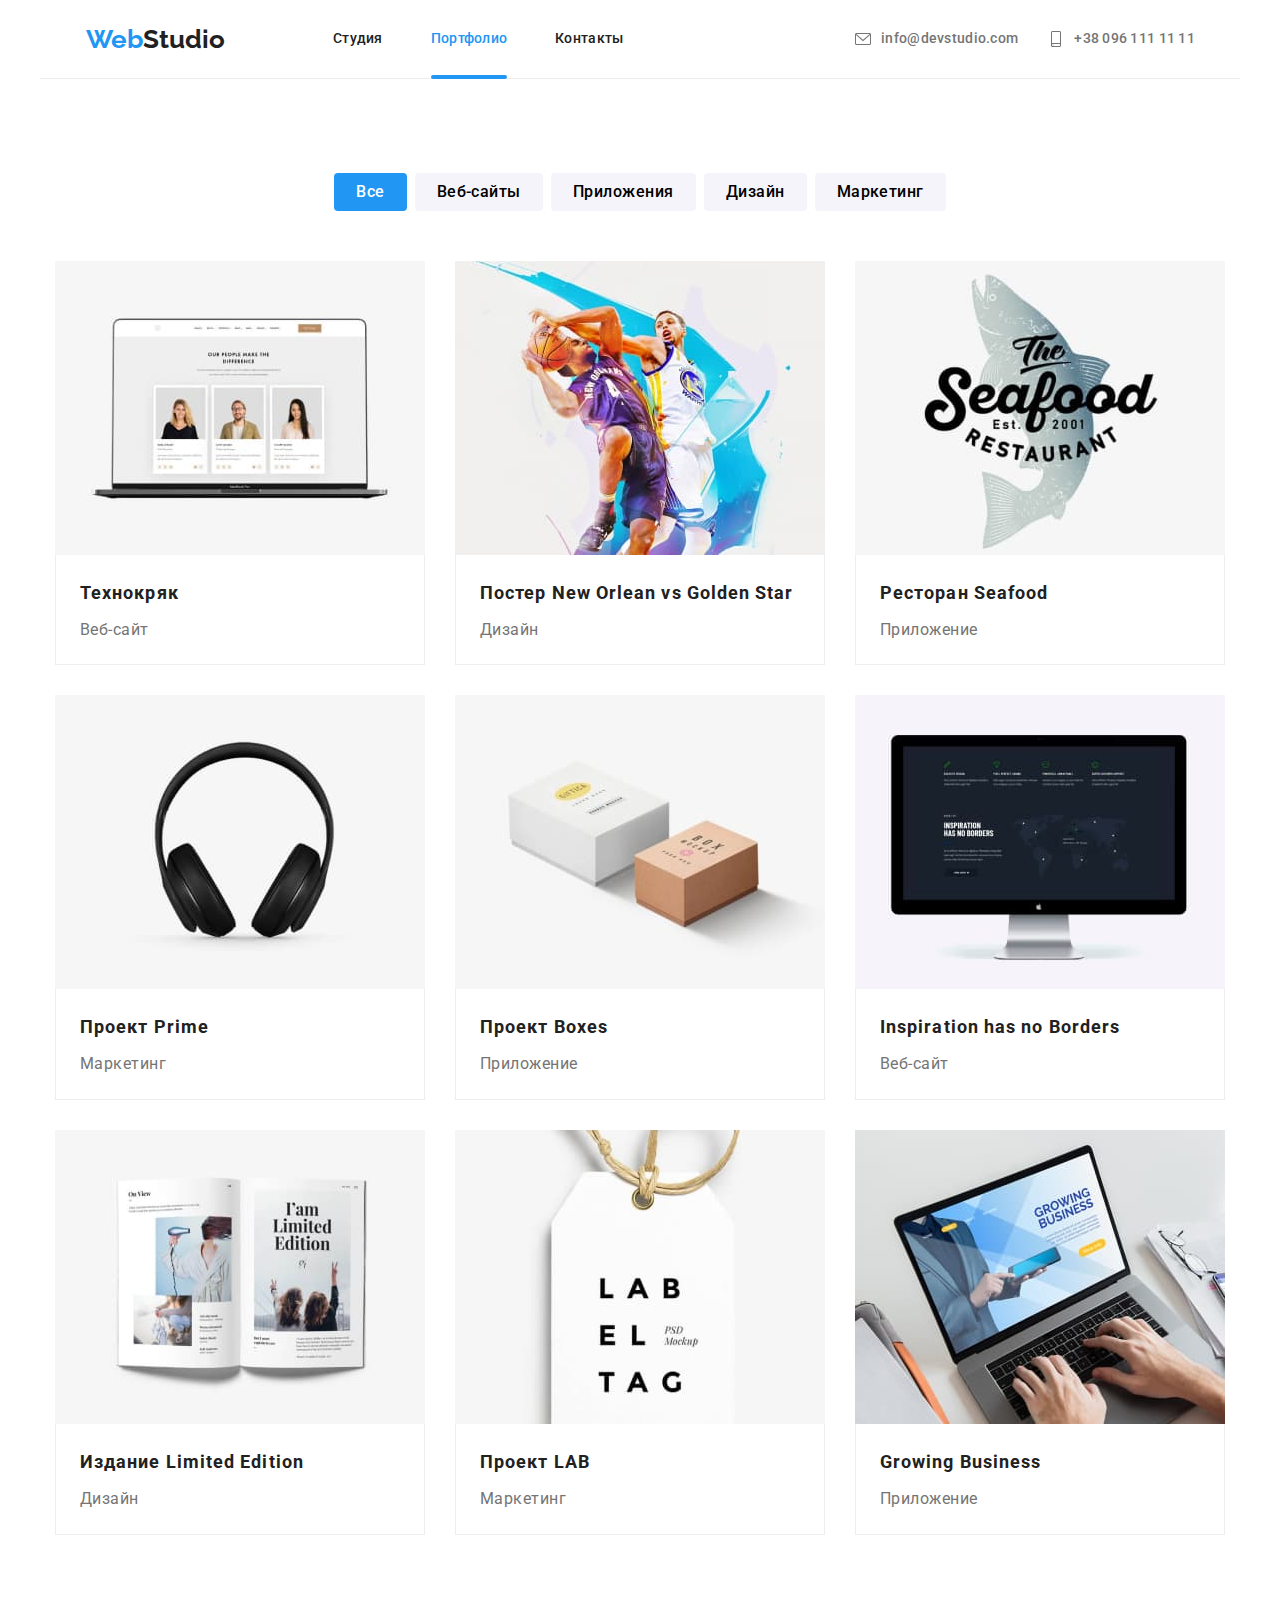
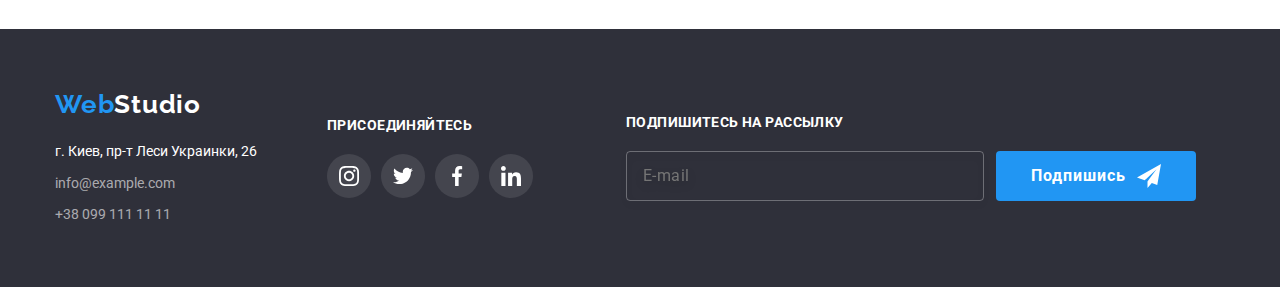
==== commit 4cb11917: "Final-hm8" ====
--- a/portfolio.html
+++ b/portfolio.html
@@ -18,7 +18,7 @@
 
     <body>
             <!-- Header -->
-                    <header class="header">
+                    <header class="header container">
                         <div class="header__wrap container">
                             <a href="./index.html" class="logo">
                                 <span class="logo--part">Web</span>Studio
